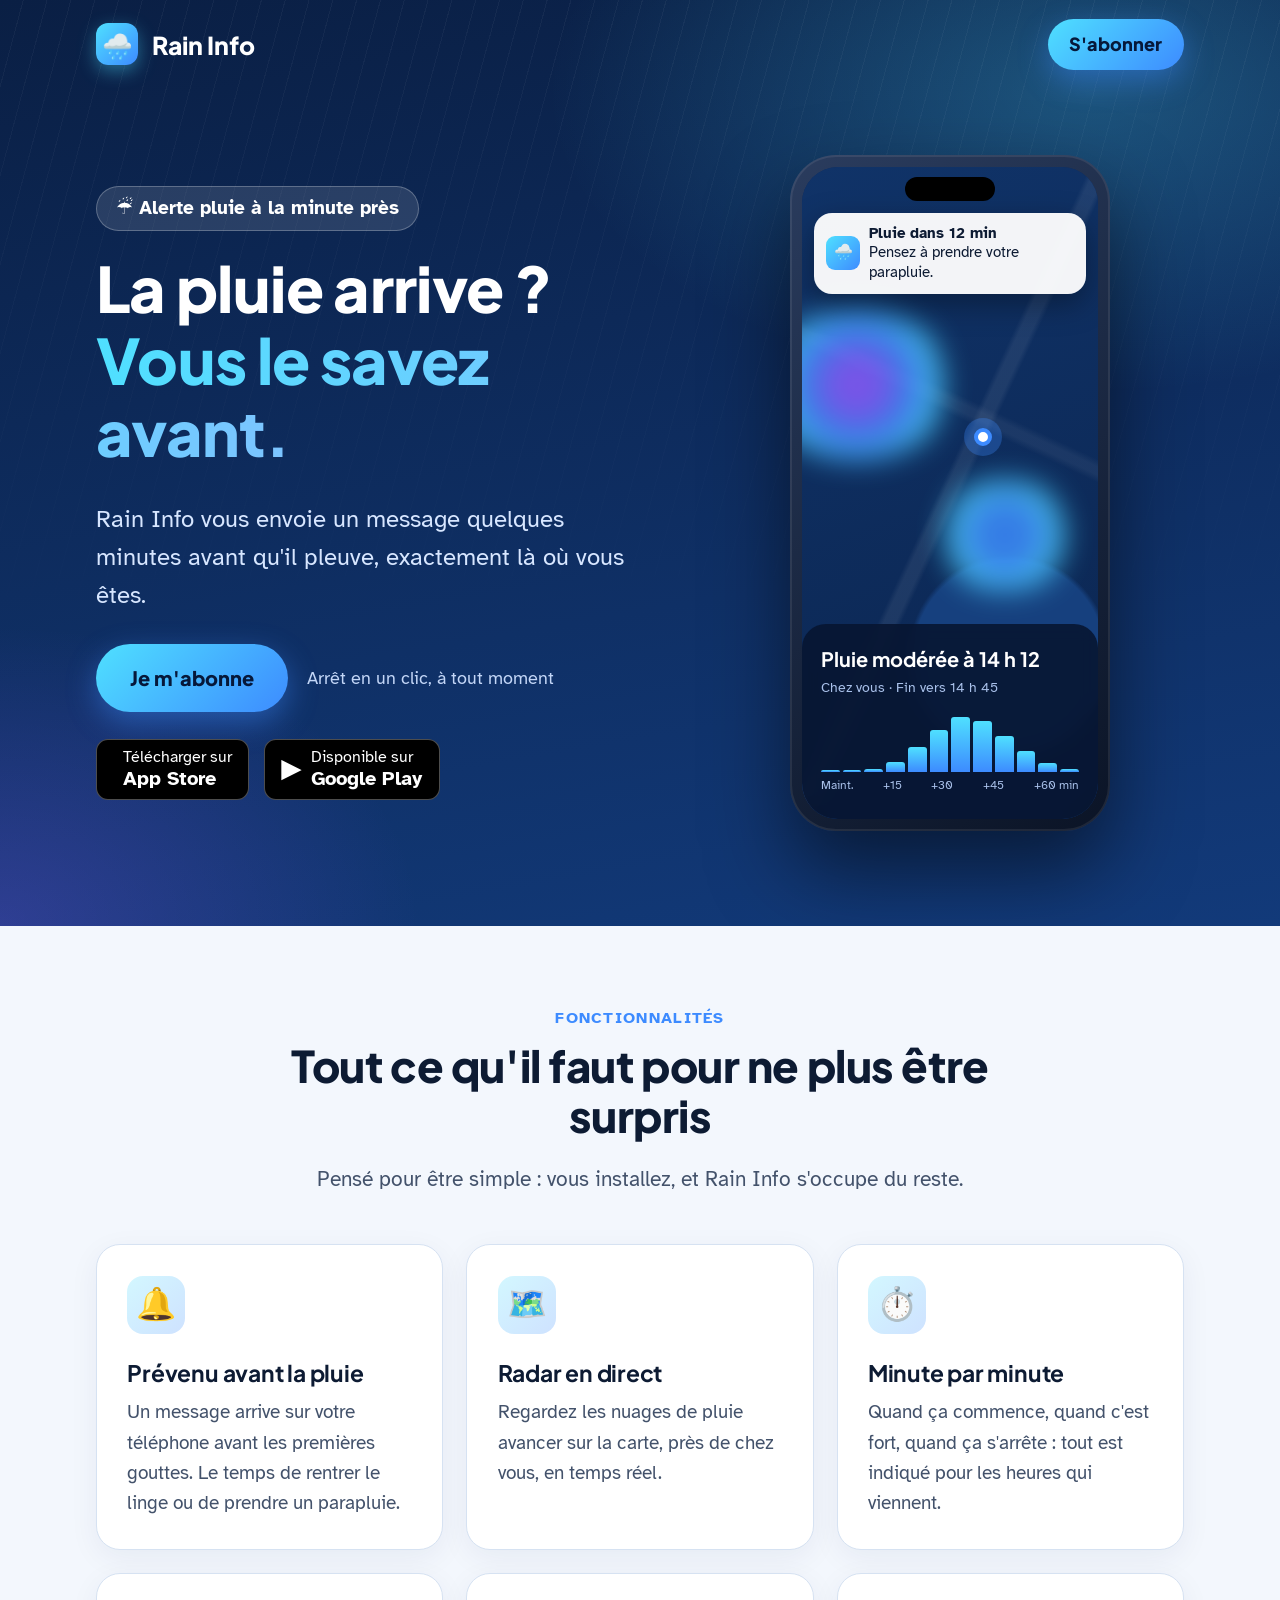
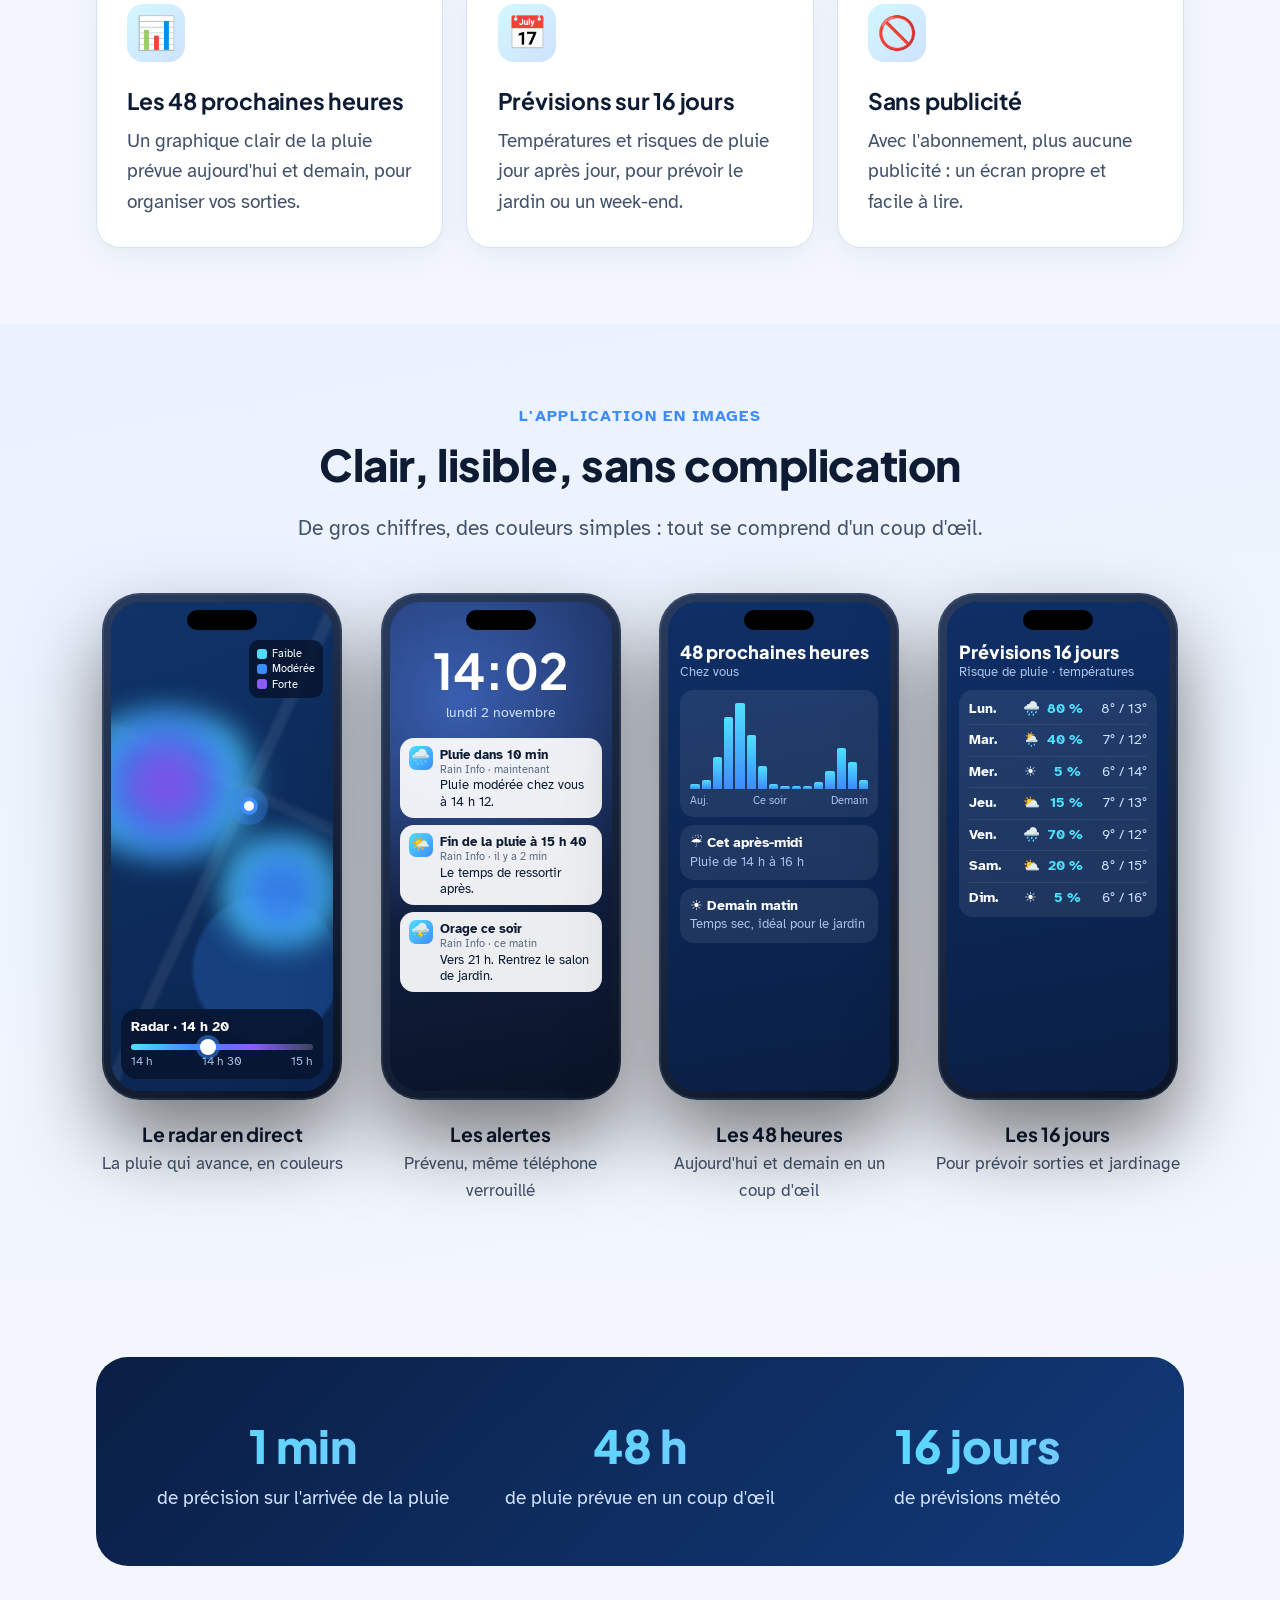
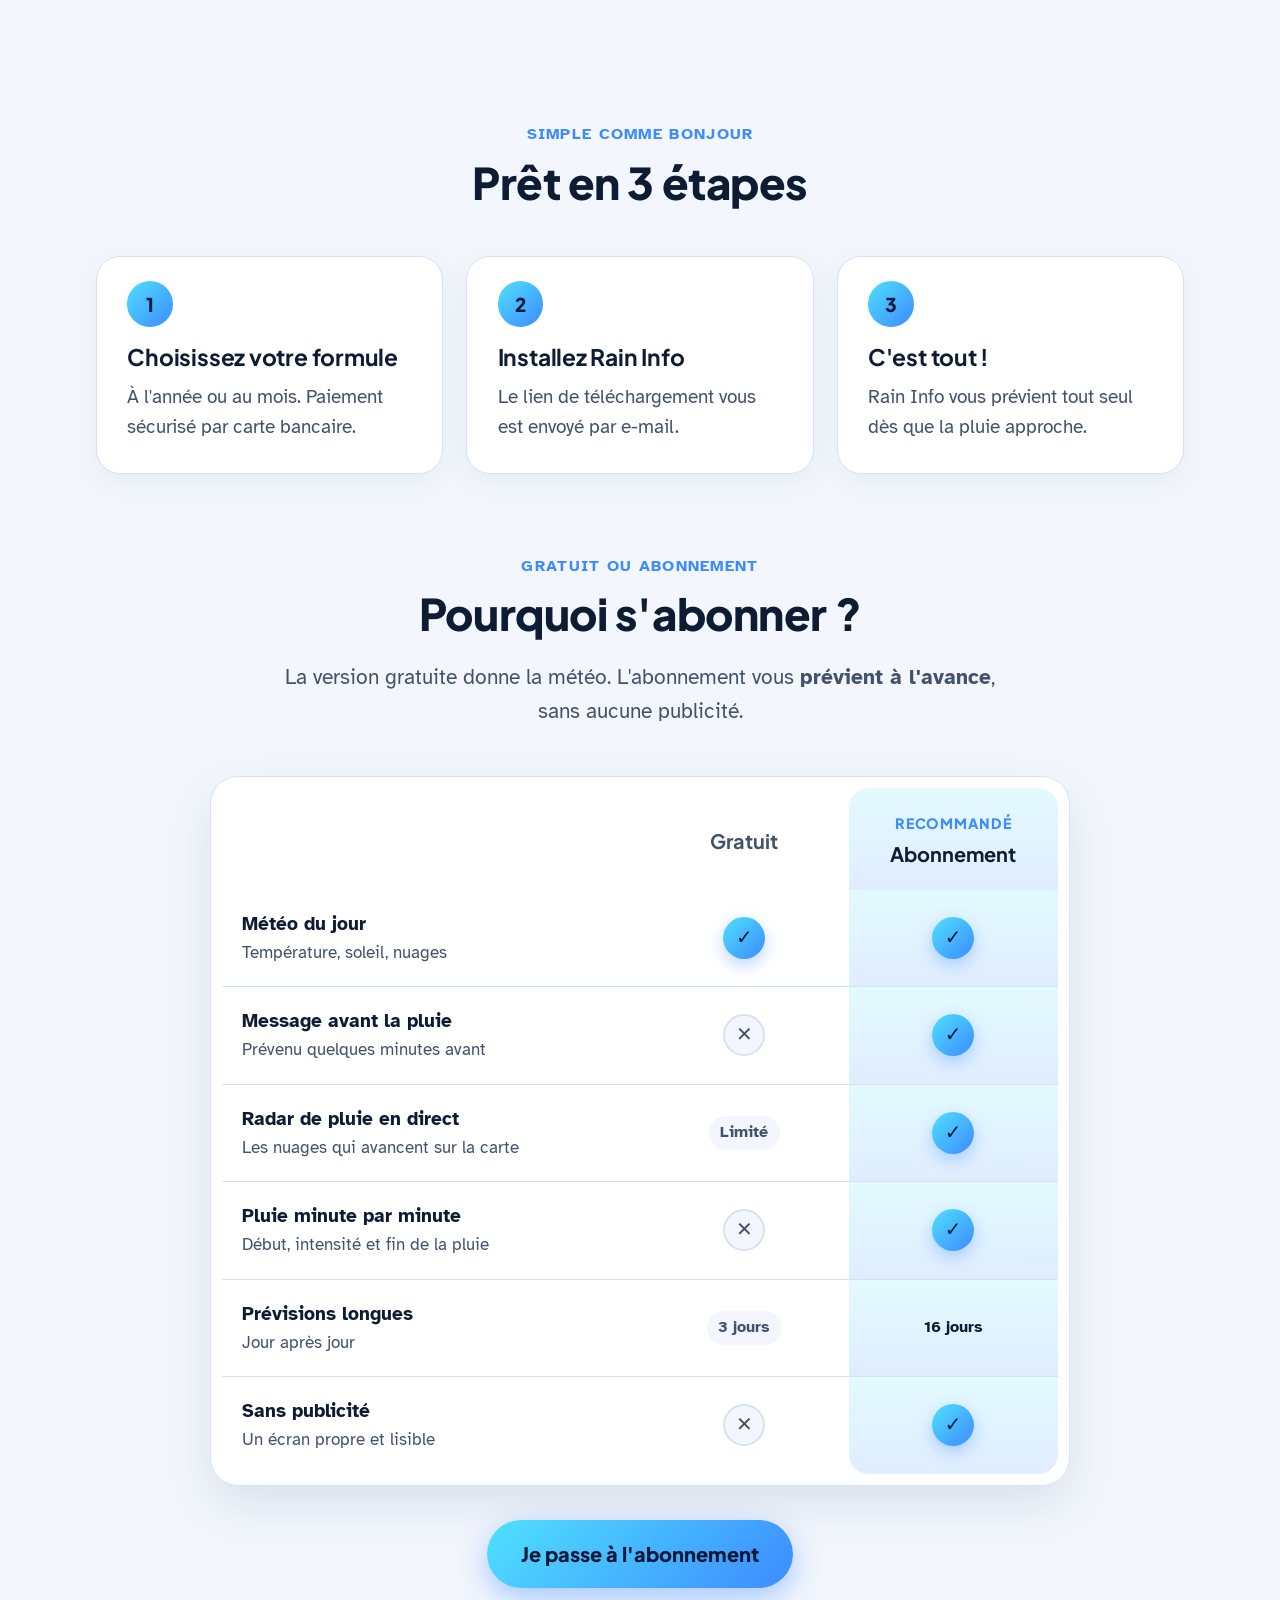
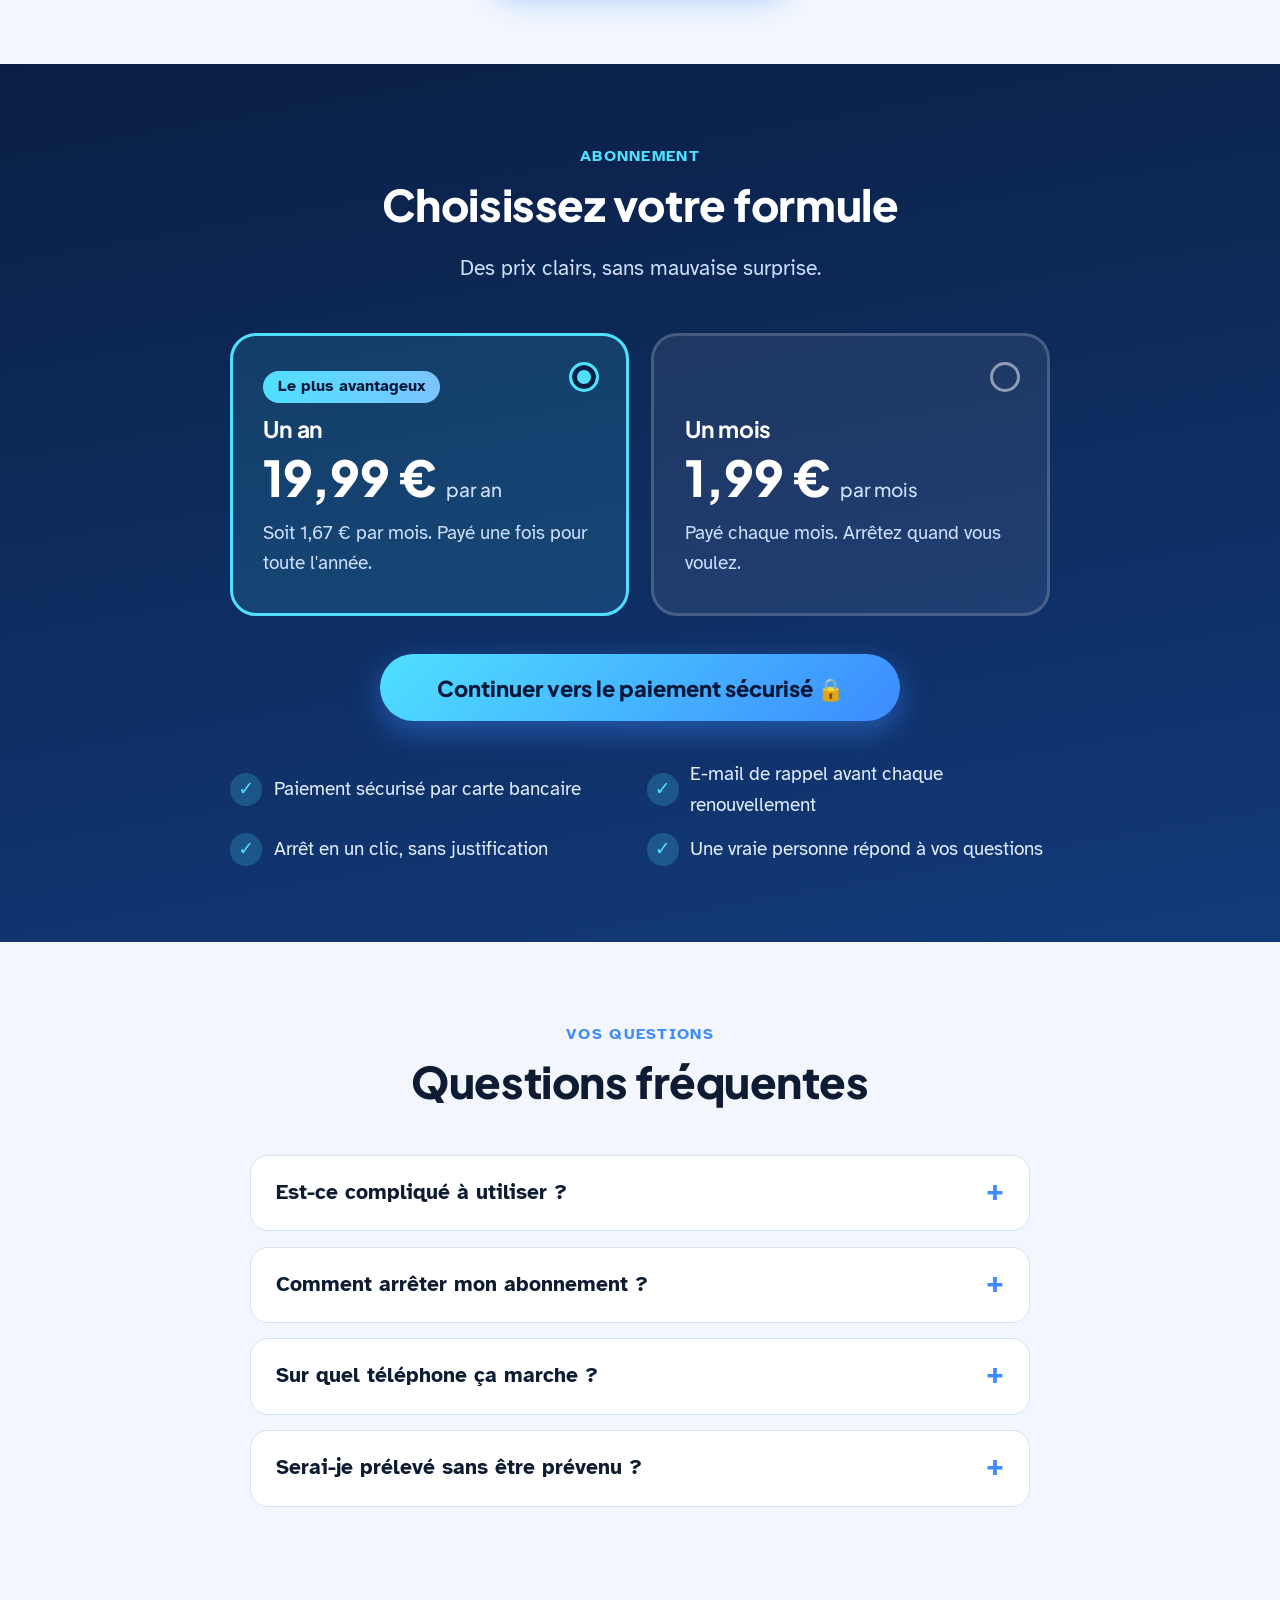
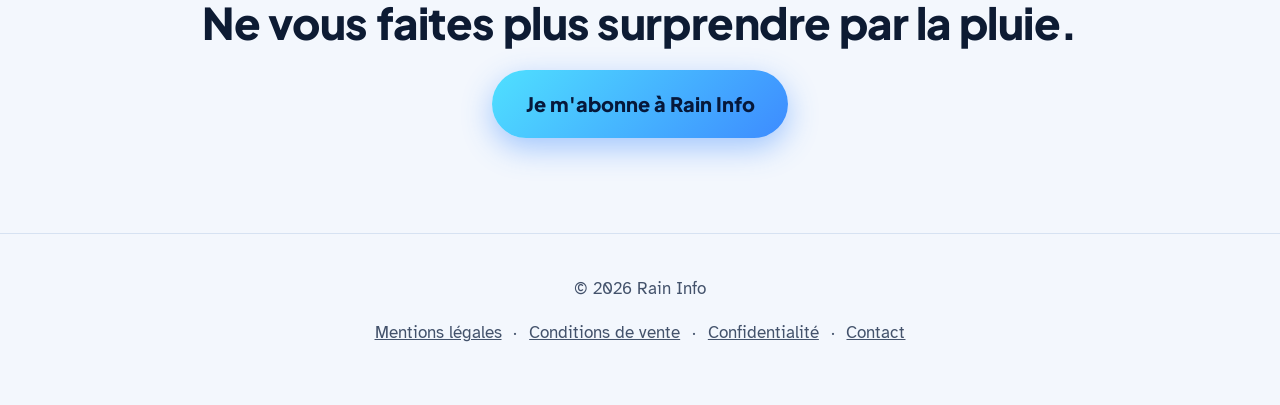
==== index.html @ 40126ce3 "Boutons stores remis, sans « Bientôt » Co-Authored-By: Claude Opus 5.5 <noreply@anthropic.com>" ====
<!doctype html>
<html lang="fr">
<head>
<meta charset="utf-8">
<meta name="viewport" content="width=device-width, initial-scale=1">
<meta name="robots" content="noindex">
<title>Rain Info</title>
<meta name="description" content="Rain Info vous prévient avant que la pluie arrive, à la minute près, là où vous êtes.">
<meta name="theme-color" content="#0a1f44">
<link rel="preconnect" href="https://fonts.googleapis.com">
<link rel="preconnect" href="https://fonts.gstatic.com" crossorigin>
<link href="https://fonts.googleapis.com/css2?family=Plus+Jakarta+Sans:wght@500;700;800&family=Atkinson+Hyperlegible:wght@400;700&display=swap" rel="stylesheet">
<style>
:root{
  --night:#0a1f44; --night2:#123a7a; --sky:#3d8bff; --sky2:#7cc4ff; --cyan:#4fe0ff;
  --bg:#f3f7fd; --surface:#ffffff; --ink:#0d1b33; --muted:#43526b; --line:#d6e2f2;
  --ok:#0f7a45; --focus:#ffb000; --rain1:#4fe0ff; --rain2:#3d8bff; --rain3:#8a5cff;
}
@media (prefers-color-scheme: dark){
  :root:not([data-theme="light"]){ --bg:#071530; --surface:#0f2550; --ink:#eef4ff; --muted:#b9c8e3; --line:#24427a; --ok:#4fd98e; }
}
:root[data-theme="dark"]{ --bg:#071530; --surface:#0f2550; --ink:#eef4ff; --muted:#b9c8e3; --line:#24427a; --ok:#4fd98e; }
*{box-sizing:border-box}
html{font-size:118.75%;scroll-behavior:smooth} /* 19px de base */
@media (prefers-reduced-motion: reduce){html{scroll-behavior:auto}*{animation:none!important;transition:none!important}}
body{margin:0;background:var(--bg);color:var(--ink);font-family:"Atkinson Hyperlegible",system-ui,sans-serif;line-height:1.6;overflow-x:hidden}
h1,h2,h3{font-family:"Plus Jakarta Sans",system-ui,sans-serif;font-weight:800;line-height:1.15;margin:0 0 .5em;letter-spacing:-.01em}
h1{font-size:clamp(2.1rem,6vw,3.3rem)} h2{font-size:clamp(1.6rem,4vw,2.3rem)} h3{font-size:1.2rem;font-weight:700}
p{margin:0 0 1em}
:focus-visible{outline:4px solid var(--focus);outline-offset:3px;border-radius:8px}
.sr{position:absolute!important;width:1px;height:1px;overflow:hidden;clip:rect(0 0 0 0);white-space:nowrap}
.skip{position:absolute;left:-999px;top:0;background:#000;color:#fff;padding:.6em 1em;z-index:20}
.skip:focus{left:16px;top:16px}
.wrap{max-width:1120px;margin:0 auto;padding:0 16px}
.btn{display:inline-flex;align-items:center;justify-content:center;gap:.5em;border:0;border-radius:999px;
  padding:.9em 1.7em;font-family:"Plus Jakarta Sans",sans-serif;font-weight:800;font-size:1.05rem;text-decoration:none;cursor:pointer;min-height:58px;
  background:linear-gradient(135deg,var(--cyan),var(--sky));color:#06183a;box-shadow:0 10px 30px rgba(61,139,255,.45);transition:transform .15s}
.btn:hover{transform:translateY(-2px)}
.btn.light{background:#fff;color:var(--night);box-shadow:none}

/* ---------- En-tête + héros ---------- */
.hero{position:relative;color:#fff;background:
  radial-gradient(900px 500px at 85% 10%,rgba(79,224,255,.25),transparent 60%),
  radial-gradient(700px 500px at 0% 100%,rgba(138,92,255,.25),transparent 60%),
  linear-gradient(170deg,var(--night) 0%,var(--night2) 100%);overflow:hidden}
.hero::after{content:"";position:absolute;inset:0;pointer-events:none;opacity:.35;
  background-image:repeating-linear-gradient(105deg,transparent 0 22px,rgba(255,255,255,.12) 22px 23px);
  mask-image:linear-gradient(to bottom,#000,transparent 70%);animation:pluie 1.2s linear infinite}
@keyframes pluie{to{background-position:-24px 60px}}
nav.top{position:relative;z-index:2;display:flex;align-items:center;justify-content:space-between;padding:1em 0}
.logo{display:flex;align-items:center;gap:.55em;color:#fff;text-decoration:none;font-family:"Plus Jakarta Sans",sans-serif;font-weight:800;font-size:1.3rem}
.logo i{width:42px;height:42px;border-radius:12px;display:grid;place-items:center;font-style:normal;
  background:linear-gradient(135deg,var(--cyan),var(--sky));box-shadow:0 6px 18px rgba(79,224,255,.4)}
nav.top .btn{min-height:48px;padding:.6em 1.2em;font-size:.95rem}
.hero-in{position:relative;z-index:2;display:grid;gap:2.5em;align-items:center;padding:2.5em 0 4em}
@media(min-width:880px){.hero-in{grid-template-columns:1.1fr .9fr;padding:3.5em 0 5em}}
.pill{display:inline-block;background:rgba(255,255,255,.12);border:1px solid rgba(255,255,255,.25);border-radius:999px;padding:.35em 1em;font-weight:700;margin-bottom:1.1em}
.hero .lead{font-size:1.25rem;color:#d7e6ff;max-width:34ch}
.hero h1 span{background:linear-gradient(90deg,var(--cyan),var(--sky2));-webkit-background-clip:text;background-clip:text;color:transparent}
.cta-row{display:flex;flex-wrap:wrap;gap:1em;align-items:center;margin-top:1.6em}
.cta-row small{color:#c3d6f7;font-size:.95rem}

/* ---------- Téléphone ---------- */
.stores{display:flex;gap:.8em;flex-wrap:wrap;margin-top:1.4em}
.store{display:flex;align-items:center;gap:.6em;background:#000;color:#fff;border:1px solid rgba(255,255,255,.3);border-radius:12px;padding:.5em 1em;text-decoration:none;font-size:.85rem;line-height:1.2}
.store b{display:block;font-size:1.05rem}
.phone{position:relative;width:min(320px,82vw);aspect-ratio:9/19;margin:0 auto;border-radius:46px;padding:12px;
  background:linear-gradient(145deg,#2a3c5e,#0b1426);box-shadow:0 40px 80px rgba(0,0,0,.5),inset 0 0 0 2px rgba(255,255,255,.08)}
.screen{position:relative;height:100%;border-radius:36px;overflow:hidden;background:#0c2a5c}
.notch{position:absolute;top:10px;left:50%;transform:translateX(-50%);width:90px;height:24px;border-radius:20px;background:#000;z-index:5}
.map{position:absolute;inset:0;background:
  linear-gradient(115deg,transparent 48%,rgba(255,255,255,.07) 49% 51%,transparent 52%),
  linear-gradient(25deg,transparent 60%,rgba(255,255,255,.06) 61% 62%,transparent 63%),
  radial-gradient(circle at 70% 75%,#16407e 0 18%,transparent 19%),
  linear-gradient(160deg,#103368,#0b2550)}
.cloud{position:absolute;border-radius:50%;filter:blur(14px);opacity:.85;animation:drift 9s ease-in-out infinite alternate}
.c1{width:190px;height:150px;left:-40px;top:22%;background:radial-gradient(circle,var(--rain3) 0 20%,var(--rain2) 45%,var(--rain1) 70%,transparent 72%)}
.c2{width:140px;height:110px;left:45%;top:48%;background:radial-gradient(circle,var(--rain2) 0 30%,var(--rain1) 65%,transparent 68%);animation-delay:-4s}
@keyframes drift{to{transform:translate(55px,25px) scale(1.08)}}
.me{position:absolute;left:58%;top:40%;width:18px;height:18px;border-radius:50%;background:#fff;border:4px solid var(--sky);box-shadow:0 0 0 10px rgba(61,139,255,.3)}
.notif{position:absolute;left:12px;right:12px;top:46px;z-index:4;background:rgba(255,255,255,.95);color:#0d1b33;border-radius:18px;padding:.7em .8em;
  display:flex;gap:.6em;align-items:center;font-size:.8rem;line-height:1.3;box-shadow:0 10px 30px rgba(0,0,0,.35);animation:pop 4s ease-in-out infinite}
.notif i{flex:none;width:34px;height:34px;border-radius:9px;display:grid;place-items:center;font-style:normal;background:linear-gradient(135deg,var(--cyan),var(--sky))}
@keyframes pop{0%,8%{transform:translateY(-130%);opacity:0}15%,85%{transform:none;opacity:1}100%{transform:translateY(-130%);opacity:0}}
.sheet{position:absolute;left:0;right:0;bottom:0;z-index:4;background:rgba(7,21,48,.88);backdrop-filter:blur(8px);color:#fff;border-radius:24px 24px 0 0;padding:1em 1em 1.2em}
.sheet b{font-family:"Plus Jakarta Sans",sans-serif;font-size:1.05rem}
.sheet small{display:block;color:#a9c1ea;font-size:.75rem}
.chart{display:flex;align-items:flex-end;gap:3px;height:60px;margin-top:.7em}
.chart span{flex:1;border-radius:3px 3px 0 0;background:linear-gradient(to top,var(--rain2),var(--rain1))}
.chart-x{display:flex;justify-content:space-between;font-size:.65rem;color:#a9c1ea;margin-top:.3em}

/* ---------- Sections ---------- */
section{padding:4em 0}
.kicker{display:inline-block;color:var(--sky);font-weight:700;text-transform:uppercase;letter-spacing:.08em;font-size:.85rem;margin-bottom:.6em}
.center{text-align:center;max-width:720px;margin:0 auto 2.5em}
.center p{color:var(--muted);font-size:1.1rem}
.feat{display:grid;gap:1.2em}
@media(min-width:720px){.feat{grid-template-columns:repeat(2,1fr)}}
@media(min-width:1000px){.feat{grid-template-columns:repeat(3,1fr)}}
.card{background:var(--surface);border:1px solid var(--line);border-radius:24px;padding:1.6em;box-shadow:0 8px 30px rgba(13,40,90,.06)}
.card .ico{width:58px;height:58px;border-radius:16px;display:grid;place-items:center;font-size:1.7rem;margin-bottom:.8em;background:linear-gradient(135deg,rgba(79,224,255,.25),rgba(61,139,255,.25))}
.card p{color:var(--muted);margin:0}
.big-num{font-family:"Plus Jakarta Sans",sans-serif;font-weight:800;font-size:1.6rem;color:var(--sky)}

.band{background:linear-gradient(135deg,var(--night),var(--night2));color:#fff;border-radius:32px;padding:2.4em 1.6em;display:grid;gap:1.6em;text-align:center}
@media(min-width:720px){.band{grid-template-columns:repeat(3,1fr);padding:2.8em}}
.band b{display:block;font-family:"Plus Jakarta Sans",sans-serif;font-size:2.4rem;font-weight:800;background:linear-gradient(90deg,var(--cyan),var(--sky2));-webkit-background-clip:text;background-clip:text;color:transparent}
.band span{color:#cfe0ff}

.steps{display:grid;gap:1.2em;counter-reset:s}
@media(min-width:820px){.steps{grid-template-columns:repeat(3,1fr)}}
.step{counter-increment:s;position:relative;padding-top:3.4em}
.step::before{content:counter(s);position:absolute;top:1.3em;left:1.6em;width:2.4em;height:2.4em;border-radius:50%;display:grid;place-items:center;
  background:linear-gradient(135deg,var(--cyan),var(--sky));color:#06183a;font-weight:800;font-family:"Plus Jakarta Sans",sans-serif}
.step.card{padding-top:4.6em}

/* Comparatif */
.cmp-wrap{max-width:860px;margin:0 auto;border-radius:28px;background:var(--surface);border:1px solid var(--line);box-shadow:0 20px 50px rgba(13,40,90,.10);padding:.6em}
table.cmp{width:100%;border-collapse:separate;border-spacing:0;table-layout:fixed}
table.cmp col.c-feat{width:50%} table.cmp col.c-free,table.cmp col.c-pro{width:25%}
table.cmp th,table.cmp td{padding:1em .6em;text-align:center;vertical-align:middle;border-bottom:1px solid var(--line)}
table.cmp tbody tr:last-child th,table.cmp tbody tr:last-child td{border-bottom:0}
table.cmp th[scope=row]{text-align:left;font-weight:700;font-size:1.02rem;padding-left:1em}
table.cmp th[scope=row] span{display:block;font-weight:400;font-size:.88rem;color:var(--muted)}
table.cmp thead td{border-bottom:0}
table.cmp thead th{border-bottom:0;padding-top:1.2em;font-family:"Plus Jakarta Sans",sans-serif;font-size:1.05rem}
table.cmp thead th.free{color:var(--muted)}
table.cmp .pro{background:linear-gradient(180deg,rgba(79,224,255,.16),rgba(61,139,255,.16))}
table.cmp thead th.pro{border-radius:20px 20px 0 0;color:var(--ink)}
table.cmp thead th.pro em{display:block;font-style:normal;font-size:.75rem;font-weight:800;text-transform:uppercase;letter-spacing:.06em;color:var(--sky);margin-bottom:.2em}
table.cmp tbody tr:last-child td.pro{border-radius:0 0 20px 20px}
.mk{display:inline-grid;place-items:center;width:2.1em;height:2.1em;border-radius:50%;font-weight:800;font-size:1.05rem}
.mk.y{background:linear-gradient(135deg,var(--cyan),var(--sky));color:#06183a;box-shadow:0 6px 16px rgba(61,139,255,.35)}
.mk.n{background:var(--bg);color:var(--muted);border:2px solid var(--line)}
.lim{display:inline-block;font-size:.85rem;font-weight:700;color:var(--muted);background:var(--bg);border-radius:999px;padding:.25em .7em}
.cmp-cta{text-align:center;margin-top:1.8em}
@media(max-width:560px){
  table.cmp col.c-feat{width:46%} table.cmp col.c-free,table.cmp col.c-pro{width:27%}
  table.cmp th[scope=row]{padding-left:.6em;font-size:.95rem}
  table.cmp th[scope=row] span{display:none}
  table.cmp thead th{font-size:.76rem;padding-left:.1em;padding-right:.1em;letter-spacing:-.01em}
  table.cmp thead th.pro em{font-size:.6rem;letter-spacing:.02em}
  .lim{font-size:.75rem;padding:.25em .5em;white-space:nowrap}
}
.y{color:var(--ok);font-weight:700}.n{color:var(--muted)}

/* Formules */
#abonnement{background:linear-gradient(170deg,var(--night),var(--night2));color:#fff}
#abonnement .center p{color:#cfe0ff}
.plans{display:grid;gap:1.2em;max-width:820px;margin:0 auto}
@media(min-width:720px){.plans{grid-template-columns:1fr 1fr}}
.plan{position:relative;display:block;cursor:pointer;border-radius:26px;padding:1.8em 1.6em;background:rgba(255,255,255,.07);border:3px solid rgba(255,255,255,.18);transition:border-color .15s,background .15s}
.plan:has(input:checked){border-color:var(--cyan);background:rgba(79,224,255,.12)}
.plan:has(input:focus-visible){outline:4px solid var(--focus);outline-offset:3px}
.plan input{position:absolute;opacity:0;pointer-events:none}
.plan .check{position:absolute;top:1.4em;right:1.4em;width:30px;height:30px;border-radius:50%;border:3px solid rgba(255,255,255,.5)}
.plan:has(input:checked) .check{border-color:var(--cyan);background:var(--cyan);box-shadow:inset 0 0 0 5px var(--night)}
.badge{display:inline-block;background:linear-gradient(90deg,var(--cyan),var(--sky2));color:#06183a;border-radius:999px;padding:.2em .9em;font-size:.85rem;font-weight:800;margin-bottom:.8em}
.price{font-family:"Plus Jakarta Sans",sans-serif;font-weight:800;font-size:2.6rem;line-height:1}
.price small{font-size:1rem;font-weight:500;color:#cfe0ff}
.plan p{color:#cfe0ff;margin:.8em 0 0}
.pay{text-align:center;margin-top:2em}
.pay .btn{width:100%;max-width:520px;font-size:1.15rem;min-height:64px}
#pay-msg{display:none;max-width:520px;margin:1em auto 0;padding:1em;border-radius:16px;background:rgba(255,255,255,.12)}
.reassure{list-style:none;padding:0;margin:2em auto 0;max-width:820px;display:grid;gap:.7em}
@media(min-width:720px){.reassure{grid-template-columns:1fr 1fr}}
.reassure li{display:flex;gap:.6em;align-items:center;color:#e3eeff}
.reassure li::before{content:"✓";flex:none;width:1.7em;height:1.7em;border-radius:50%;display:grid;place-items:center;background:rgba(79,224,255,.2);color:var(--cyan);font-weight:800}

/* FAQ */
.faq{max-width:780px;margin:0 auto}
details{background:var(--surface);border:1px solid var(--line);border-radius:18px;padding:1.1em 1.3em;margin-bottom:.8em}
summary{cursor:pointer;font-weight:700;font-size:1.08rem;list-style:none;display:flex;justify-content:space-between;gap:1em}
summary::after{content:"+";font-size:1.5rem;line-height:1;color:var(--sky)}
details[open] summary::after{content:"–"}
details p{margin:.8em 0 0;color:var(--muted)}

.final{text-align:center}
footer{padding:2.4em 0;border-top:1px solid var(--line);color:var(--muted);font-size:.9rem;text-align:center}
footer a{color:var(--muted);margin:0 .4em}


/* ---------- Galerie d'écrans ---------- */
.shots{background:linear-gradient(170deg,#eaf2ff,var(--bg))}
@media (prefers-color-scheme: dark){:root:not([data-theme="light"]) .shots{background:linear-gradient(170deg,#0c2149,var(--bg))}}
:root[data-theme="dark"] .shots{background:linear-gradient(170deg,#0c2149,var(--bg))}
.gallery{display:grid;grid-template-columns:repeat(4,1fr);gap:1.4em;align-items:start}
.shot{margin:0;text-align:center}
.shot figcaption{margin-top:1em;font-weight:700;font-family:"Plus Jakarta Sans",sans-serif;font-size:1.02rem}
.shot figcaption span{display:block;font-family:"Atkinson Hyperlegible",sans-serif;font-weight:400;color:var(--muted);font-size:.9rem}
.mini{width:100%;max-width:240px;border-radius:38px;padding:9px}
.mini .screen{border-radius:30px;color:#fff;font-size:.72rem;line-height:1.35;text-align:left}
.mini .notch{width:70px;height:20px;top:8px}
.scr-pad{position:absolute;inset:0;padding:38px 12px 12px;display:flex;flex-direction:column;gap:8px;background:linear-gradient(170deg,#0f2f66,#0a1f44)}
.scr-h{font-family:"Plus Jakarta Sans",sans-serif;font-weight:800;font-size:.95rem}
.scr-s{color:#a9c1ea;font-size:.68rem}
.tile{background:rgba(255,255,255,.08);border-radius:14px;padding:9px 10px}
.timeline{position:absolute;left:10px;right:10px;bottom:12px;z-index:4;background:rgba(7,21,48,.9);border-radius:16px;padding:9px 10px}
.timeline .track{height:6px;border-radius:3px;background:linear-gradient(90deg,var(--rain1),var(--rain2),var(--rain3),rgba(255,255,255,.2));margin:7px 0 4px;position:relative}
.timeline .track i{position:absolute;left:38%;top:-5px;width:16px;height:16px;border-radius:50%;background:#fff;box-shadow:0 0 0 4px rgba(61,139,255,.5)}
.timeline .lbl{display:flex;justify-content:space-between;color:#a9c1ea;font-size:.62rem}
.legend{position:absolute;top:38px;right:10px;z-index:4;background:rgba(7,21,48,.85);border-radius:10px;padding:6px 8px;font-size:.6rem}
.legend span{display:flex;align-items:center;gap:5px}
.legend span::before{content:"";width:10px;height:10px;border-radius:3px;background:var(--c)}
.hours{display:flex;align-items:flex-end;gap:2px;height:90px}
.hours span{flex:1;border-radius:2px 2px 0 0;background:linear-gradient(to top,var(--rain2),var(--rain1))}
.hlbl{display:flex;justify-content:space-between;color:#a9c1ea;font-size:.6rem;margin-top:4px}
.row{display:flex;align-items:center;justify-content:space-between;gap:6px;padding:6px 0;border-bottom:1px solid rgba(255,255,255,.08)}
.row:last-child{border-bottom:0}
.row .d{width:3.6em;font-weight:700}
.row .p{color:var(--cyan);font-weight:700;width:2.8em;text-align:right}
.row .t{color:#cfe0ff;width:4.4em;text-align:right}
.lock{position:absolute;inset:0;background:radial-gradient(circle at 30% 20%,#3a5fb0,transparent 55%),linear-gradient(170deg,#1b2f5e,#0a1428);padding:44px 10px 12px;display:flex;flex-direction:column;gap:7px}
.lock .clock{text-align:center;font-family:"Plus Jakarta Sans",sans-serif;font-weight:700;font-size:2.6rem;line-height:1;margin-bottom:2px}
.lock .date{text-align:center;color:#cfe0ff;font-size:.72rem;margin-bottom:8px}
.nt{background:rgba(255,255,255,.92);color:#0d1b33;border-radius:14px;padding:8px 9px;display:flex;gap:7px;align-items:flex-start;font-size:.66rem;line-height:1.3}
.nt i{flex:none;width:24px;height:24px;border-radius:7px;display:grid;place-items:center;font-style:normal;font-size:.8rem;background:linear-gradient(135deg,var(--cyan),var(--sky))}
.nt b{font-size:.7rem}
.nt small{display:block;color:#5a6a82;font-size:.58rem}
@media(max-width:999px){
  .gallery{display:flex;overflow-x:auto;scroll-snap-type:x mandatory;gap:1em;padding:0 16px 1em;margin:0 -16px;-webkit-overflow-scrolling:touch;scrollbar-width:none}
  .gallery::-webkit-scrollbar{display:none}
  .shot{flex:0 0 62%;max-width:250px;scroll-snap-align:center}
  .swipe{display:block!important}
}
.swipe{display:none;text-align:center;color:var(--muted);font-size:.9rem;margin-top:.4em}

/* ---------- Optimisation mobile ---------- */
.sticky-cta{display:none}
@media(max-width:879px){
  html{font-size:112.5%}
  section{padding:2.8em 0}
  .center{margin-bottom:1.8em}
  .hero-in{gap:1.8em;padding:1.2em 0 2.6em;text-align:center}
  .hero .lead{margin-left:auto;margin-right:auto}
  .cta-row{justify-content:center;flex-direction:column;gap:.6em}
  .cta-row .btn{width:100%;max-width:420px}
  .stores{justify-content:center}
  .phone{width:min(250px,68vw);border-radius:38px;padding:10px}
  .screen{border-radius:30px}
  .notif{top:40px;font-size:.72rem}
  .sheet b{font-size:.92rem;white-space:nowrap}
  .band{grid-template-columns:repeat(3,1fr);gap:.5em}
  .band b{font-size:1.3rem;white-space:nowrap}
  .band span{font-size:.78rem;line-height:1.3;display:block}
  .card{padding:1.3em;border-radius:20px}
  .feat .card{display:grid;grid-template-columns:auto 1fr;column-gap:1em;align-items:start}
  .feat .card .ico{grid-row:span 2;margin:0;width:52px;height:52px}
  .feat .card h3{margin-bottom:.25em}
  .band{border-radius:24px;padding:1.6em 1em;gap:1.1em}
  .band b{font-size:2rem}
  .step.card{padding-top:1.3em;padding-left:4.4em}
  .step::before{top:1.2em;left:1.1em}
  .plan{padding:1.4em 1.2em}
  .price{font-size:2.2rem}
  .reassure{padding:0 .2em}
  .final h2{font-size:1.5rem}
  body{padding-bottom:84px}
  .sticky-cta{display:flex;position:fixed;left:0;right:0;bottom:0;z-index:30;gap:.8em;align-items:center;justify-content:space-between;
    padding:.7em 16px calc(.7em + env(safe-area-inset-bottom));background:rgba(10,31,68,.96);backdrop-filter:blur(8px);color:#fff;
    box-shadow:0 -8px 24px rgba(0,0,0,.25);transition:transform .25s}
  .sticky-cta.hide{transform:translateY(110%)}
  .sticky-cta span{font-size:.9rem;line-height:1.25}
  .sticky-cta b{display:block;font-size:1.05rem}
  .sticky-cta .btn{min-height:52px;padding:.6em 1.3em;font-size:1rem;flex:none}
}
@media(max-width:380px){ nav.top .btn{display:none} }
</style>
</head>
<body>
<a class="skip" href="#contenu">Aller au contenu</a>

<header class="hero">
  <div class="wrap">
    <nav class="top" aria-label="Navigation principale">
      <a class="logo" href="#" aria-label="Rain Info, accueil"><i aria-hidden="true">🌧️</i>Rain Info</a>
      <a class="btn" href="#abonnement">S'abonner</a>
    </nav>
    <div class="hero-in">
      <div>
        <span class="pill">☔ Alerte pluie à la minute près</span>
        <h1>La pluie arrive ?<br><span>Vous le savez avant.</span></h1>
        <p class="lead">Rain Info vous envoie un message quelques minutes avant qu'il pleuve, exactement là où vous êtes.</p>
        <div class="cta-row">
          <a class="btn" href="#abonnement">Je m'abonne</a>
          <small>Arrêt en un clic, à tout moment</small>
        </div>
        <div class="stores" aria-label="Télécharger l'application">
          <a class="store" href="#abonnement"><span aria-hidden="true" style="font-size:1.6rem"></span><span>Télécharger sur<b>App Store</b></span></a>
          <a class="store" href="#abonnement"><span aria-hidden="true" style="font-size:1.4rem">▶</span><span>Disponible sur<b>Google Play</b></span></a>
        </div>
      </div>

      <div class="phone" role="img" aria-label="Écran de l'application Rain Info : carte radar avec un nuage de pluie qui approche, notification « Pluie dans 12 minutes » et graphique de la prochaine heure.">
        <div class="screen" aria-hidden="true">
          <div class="notch"></div>
          <div class="map"></div>
          <div class="cloud c1"></div>
          <div class="cloud c2"></div>
          <div class="me"></div>
          <div class="notif"><i>🌧️</i><div><b>Pluie dans 12 min</b><br>Pensez à prendre votre parapluie.</div></div>
          <div class="sheet">
            <b>Pluie modérée à 14 h 12</b>
            <small>Chez vous · Fin vers 14 h 45</small>
            <div class="chart">
              <span style="height:4%"></span><span style="height:4%"></span><span style="height:6%"></span><span style="height:18%"></span><span style="height:42%"></span><span style="height:70%"></span><span style="height:92%"></span><span style="height:85%"></span><span style="height:60%"></span><span style="height:35%"></span><span style="height:15%"></span><span style="height:5%"></span>
            </div>
            <div class="chart-x"><span>Maint.</span><span>+15</span><span>+30</span><span>+45</span><span>+60 min</span></div>
          </div>
        </div>
      </div>
    </div>
  </div>
</header>

<main id="contenu">
  <section aria-labelledby="t-fonc">
    <div class="wrap">
      <div class="center">
        <span class="kicker">Fonctionnalités</span>
        <h2 id="t-fonc">Tout ce qu'il faut pour ne plus être surpris</h2>
        <p>Pensé pour être simple : vous installez, et Rain Info s'occupe du reste.</p>
      </div>
      <div class="feat">
        <div class="card"><div class="ico" aria-hidden="true">🔔</div><h3>Prévenu avant la pluie</h3><p>Un message arrive sur votre téléphone avant les premières gouttes. Le temps de rentrer le linge ou de prendre un parapluie.</p></div>
        <div class="card"><div class="ico" aria-hidden="true">🗺️</div><h3>Radar en direct</h3><p>Regardez les nuages de pluie avancer sur la carte, près de chez vous, en temps réel.</p></div>
        <div class="card"><div class="ico" aria-hidden="true">⏱️</div><h3>Minute par minute</h3><p>Quand ça commence, quand c'est fort, quand ça s'arrête : tout est indiqué pour les heures qui viennent.</p></div>
        <div class="card"><div class="ico" aria-hidden="true">📊</div><h3>Les 48 prochaines heures</h3><p>Un graphique clair de la pluie prévue aujourd'hui et demain, pour organiser vos sorties.</p></div>
        <div class="card"><div class="ico" aria-hidden="true">📅</div><h3>Prévisions sur 16 jours</h3><p>Températures et risques de pluie jour après jour, pour prévoir le jardin ou un week-end.</p></div>
        <div class="card"><div class="ico" aria-hidden="true">🚫</div><h3>Sans publicité</h3><p>Avec l'abonnement, plus aucune publicité : un écran propre et facile à lire.</p></div>
      </div>
    </div>
  </section>

  <section class="shots" aria-labelledby="t-shots">
    <div class="wrap">
      <div class="center">
        <span class="kicker">L'application en images</span>
        <h2 id="t-shots">Clair, lisible, sans complication</h2>
        <p>De gros chiffres, des couleurs simples : tout se comprend d'un coup d'œil.</p>
      </div>
      <div class="gallery">

        <figure class="shot">
          <div class="phone mini" role="img" aria-label="Écran radar : carte avec les zones de pluie colorées selon leur force et une barre pour voir l'évolution dans l'heure.">
            <div class="screen" aria-hidden="true">
              <div class="notch"></div>
              <div class="map"></div>
              <div class="cloud c1"></div>
              <div class="cloud c2"></div>
              <div class="me"></div>
              <div class="legend"><span style="--c:var(--rain1)">Faible</span><span style="--c:var(--rain2)">Modérée</span><span style="--c:var(--rain3)">Forte</span></div>
              <div class="timeline"><b>Radar · 14 h 20</b><div class="track"><i></i></div><div class="lbl"><span>14 h</span><span>14 h 30</span><span>15 h</span></div></div>
            </div>
          </div>
          <figcaption>Le radar en direct<span>La pluie qui avance, en couleurs</span></figcaption>
        </figure>

        <figure class="shot">
          <div class="phone mini" role="img" aria-label="Écran de verrouillage avec trois notifications Rain Info : pluie dans 10 minutes, fin de la pluie à 15 h 40, orage prévu ce soir.">
            <div class="screen" aria-hidden="true">
              <div class="notch"></div>
              <div class="lock">
                <div class="clock">14:02</div>
                <div class="date">lundi 2 novembre</div>
                <div class="nt"><i>🌧️</i><div><b>Pluie dans 10 min</b><small>Rain Info · maintenant</small>Pluie modérée chez vous à 14 h 12.</div></div>
                <div class="nt"><i>🌤️</i><div><b>Fin de la pluie à 15 h 40</b><small>Rain Info · il y a 2 min</small>Le temps de ressortir après.</div></div>
                <div class="nt"><i>⛈️</i><div><b>Orage ce soir</b><small>Rain Info · ce matin</small>Vers 21 h. Rentrez le salon de jardin.</div></div>
              </div>
            </div>
          </div>
          <figcaption>Les alertes<span>Prévenu, même téléphone verrouillé</span></figcaption>
        </figure>

        <figure class="shot">
          <div class="phone mini" role="img" aria-label="Écran des 48 prochaines heures : graphique de pluie heure par heure et résumé : pluie cet après-midi, sec demain matin.">
            <div class="screen" aria-hidden="true">
              <div class="notch"></div>
              <div class="scr-pad">
                <div><div class="scr-h">48 prochaines heures</div><div class="scr-s">Chez vous</div></div>
                <div class="tile">
                  <div class="hours">
                    <span style="height:5%"></span><span style="height:10%"></span><span style="height:35%"></span><span style="height:80%"></span><span style="height:95%"></span><span style="height:60%"></span><span style="height:25%"></span><span style="height:5%"></span><span style="height:3%"></span><span style="height:3%"></span><span style="height:3%"></span><span style="height:8%"></span><span style="height:20%"></span><span style="height:45%"></span><span style="height:30%"></span><span style="height:10%"></span>
                  </div>
                  <div class="hlbl"><span>Auj.</span><span>Ce soir</span><span>Demain</span></div>
                </div>
                <div class="tile">☔ <b>Cet après-midi</b><br><span class="scr-s">Pluie de 14 h à 16 h</span></div>
                <div class="tile">☀️ <b>Demain matin</b><br><span class="scr-s">Temps sec, idéal pour le jardin</span></div>
              </div>
            </div>
          </div>
          <figcaption>Les 48 heures<span>Aujourd'hui et demain en un coup d'œil</span></figcaption>
        </figure>

        <figure class="shot">
          <div class="phone mini" role="img" aria-label="Écran des prévisions sur 16 jours : liste des jours avec icône météo, risque de pluie et températures.">
            <div class="screen" aria-hidden="true">
              <div class="notch"></div>
              <div class="scr-pad">
                <div><div class="scr-h">Prévisions 16 jours</div><div class="scr-s">Risque de pluie · températures</div></div>
                <div class="tile" style="padding:4px 10px">
                  <div class="row"><span class="d">Lun.</span><span>🌧️</span><span class="p">80 %</span><span class="t">8° / 13°</span></div>
                  <div class="row"><span class="d">Mar.</span><span>🌦️</span><span class="p">40 %</span><span class="t">7° / 12°</span></div>
                  <div class="row"><span class="d">Mer.</span><span>☀️</span><span class="p">5 %</span><span class="t">6° / 14°</span></div>
                  <div class="row"><span class="d">Jeu.</span><span>⛅</span><span class="p">15 %</span><span class="t">7° / 13°</span></div>
                  <div class="row"><span class="d">Ven.</span><span>🌧️</span><span class="p">70 %</span><span class="t">9° / 12°</span></div>
                  <div class="row"><span class="d">Sam.</span><span>⛅</span><span class="p">20 %</span><span class="t">8° / 15°</span></div>
                  <div class="row"><span class="d">Dim.</span><span>☀️</span><span class="p">5 %</span><span class="t">6° / 16°</span></div>
                </div>
              </div>
            </div>
          </div>
          <figcaption>Les 16 jours<span>Pour prévoir sorties et jardinage</span></figcaption>
        </figure>

      </div>
      <p class="swipe" aria-hidden="true">← Faites glisser pour voir les autres écrans →</p>
    </div>
  </section>

  <section aria-label="Rain Info en chiffres">
    <div class="wrap">
      <div class="band">
        <div><b>1 min</b><span>de précision sur l'arrivée de la pluie</span></div>
        <div><b>48 h</b><span>de pluie prévue en un coup d'œil</span></div>
        <div><b>16 jours</b><span>de prévisions météo</span></div>
      </div>
    </div>
  </section>

  <section aria-labelledby="t-comment">
    <div class="wrap">
      <div class="center">
        <span class="kicker">Simple comme bonjour</span>
        <h2 id="t-comment">Prêt en 3 étapes</h2>
      </div>
      <div class="steps">
        <div class="card step"><h3>Choisissez votre formule</h3><p>À l'année ou au mois. Paiement sécurisé par carte bancaire.</p></div>
        <div class="card step"><h3>Installez Rain Info</h3><p>Le lien de téléchargement vous est envoyé par e-mail.</p></div>
        <div class="card step"><h3>C'est tout !</h3><p>Rain Info vous prévient tout seul dès que la pluie approche.</p></div>
      </div>
    </div>
  </section>

  <section style="padding-top:0" aria-labelledby="t-avantages">
    <div class="wrap">
      <div class="center">
        <span class="kicker">Gratuit ou abonnement</span>
        <h2 id="t-avantages">Pourquoi s'abonner ?</h2>
        <p>La version gratuite donne la météo. L'abonnement vous <strong>prévient à l'avance</strong>, sans aucune publicité.</p>
      </div>
      <div class="cmp-wrap">
        <table class="cmp">
          <caption class="sr">Comparaison entre la version gratuite et l'abonnement Rain Info</caption>
          <colgroup><col class="c-feat"><col class="c-free"><col class="c-pro"></colgroup>
          <thead><tr><td></td><th scope="col" class="free">Gratuit</th><th scope="col" class="pro"><em>Recommandé</em>Abonnement</th></tr></thead>
          <tbody>
            <tr><th scope="row">Météo du jour<span>Température, soleil, nuages</span></th><td><span class="mk y" aria-hidden="true">✓</span><span class="sr">Oui</span></td><td class="pro"><span class="mk y" aria-hidden="true">✓</span><span class="sr">Oui</span></td></tr>
            <tr><th scope="row">Message avant la pluie<span>Prévenu quelques minutes avant</span></th><td><span class="mk n" aria-hidden="true">✕</span><span class="sr">Non</span></td><td class="pro"><span class="mk y" aria-hidden="true">✓</span><span class="sr">Oui</span></td></tr>
            <tr><th scope="row">Radar de pluie en direct<span>Les nuages qui avancent sur la carte</span></th><td><span class="lim">Limité</span></td><td class="pro"><span class="mk y" aria-hidden="true">✓</span><span class="sr">Oui</span></td></tr>
            <tr><th scope="row">Pluie minute par minute<span>Début, intensité et fin de la pluie</span></th><td><span class="mk n" aria-hidden="true">✕</span><span class="sr">Non</span></td><td class="pro"><span class="mk y" aria-hidden="true">✓</span><span class="sr">Oui</span></td></tr>
            <tr><th scope="row">Prévisions longues<span>Jour après jour</span></th><td><span class="lim">3 jours</span></td><td class="pro"><span class="lim" style="background:transparent;color:var(--ink)">16 jours</span></td></tr>
            <tr><th scope="row">Sans publicité<span>Un écran propre et lisible</span></th><td><span class="mk n" aria-hidden="true">✕</span><span class="sr">Non</span></td><td class="pro"><span class="mk y" aria-hidden="true">✓</span><span class="sr">Oui</span></td></tr>
          </tbody>
        </table>
      </div>
      <div class="cmp-cta"><a class="btn" href="#abonnement">Je passe à l'abonnement</a></div>
    </div>
  </section>

  <section id="abonnement" aria-labelledby="t-abo">
    <div class="wrap">
      <div class="center">
        <span class="kicker" style="color:var(--cyan)">Abonnement</span>
        <h2 id="t-abo">Choisissez votre formule</h2>
        <p>Des prix clairs, sans mauvaise surprise.</p>
      </div>
      <form id="pay-form">
        <fieldset style="border:0;padding:0;margin:0">
          <legend style="position:absolute;left:-9999px">Formule d'abonnement</legend>
          <div class="plans">
            <label class="plan">
              <input type="radio" name="plan" value="annuel" checked>
              <span class="check" aria-hidden="true"></span>
              <span class="badge">Le plus avantageux</span>
              <h3>Un an</h3>
              <div class="price">19,99 € <small>par an</small></div>
              <p>Soit 1,67 € par mois. Payé une fois pour toute l'année.</p>
            </label>
            <label class="plan">
              <input type="radio" name="plan" value="mensuel">
              <span class="check" aria-hidden="true"></span>
              <span class="badge" style="visibility:hidden" aria-hidden="true">-</span>
              <h3>Un mois</h3>
              <div class="price">1,99 € <small>par mois</small></div>
              <p>Payé chaque mois. Arrêtez quand vous voulez.</p>
            </label>
          </div>
        </fieldset>
        <div class="pay">
          <button class="btn" type="submit">Continuer vers le paiement sécurisé 🔒</button>
          <div id="pay-msg" role="status" aria-live="polite"></div>
        </div>
      </form>
      <ul class="reassure">
        <li>Paiement sécurisé par carte bancaire</li>
        <li>E-mail de rappel avant chaque renouvellement</li>
        <li>Arrêt en un clic, sans justification</li>
        <li>Une vraie personne répond à vos questions</li>
      </ul>
    </div>
  </section>

  <section aria-labelledby="t-faq">
    <div class="wrap">
      <div class="center"><span class="kicker">Vos questions</span><h2 id="t-faq">Questions fréquentes</h2></div>
      <div class="faq">
        <details><summary>Est-ce compliqué à utiliser ?</summary><p>Non. Une fois installé, Rain Info fonctionne tout seul. Vous recevez simplement un message quand la pluie approche.</p></details>
        <details><summary>Comment arrêter mon abonnement ?</summary><p>Depuis le lien reçu par e-mail, en un clic. Vous gardez l'accès jusqu'à la fin de la période déjà payée.</p></details>
        <details><summary>Sur quel téléphone ça marche ?</summary><p>Sur les iPhone et les téléphones Android récents.</p></details>
        <details><summary>Serai-je prélevé sans être prévenu ?</summary><p>Non. Vous recevez un e-mail avant chaque renouvellement, avec le montant exact.</p></details>
      </div>
    </div>
  </section>

  <section class="final" style="padding-top:0">
    <div class="wrap">
      <h2>Ne vous faites plus surprendre par la pluie.</h2>
      <p><a class="btn" href="#abonnement">Je m'abonne à Rain Info</a></p>
    </div>
  </section>
</main>

<div class="sticky-cta" id="sticky" aria-hidden="false">
  <span><b>Dès 1,67 € / mois</b>Arrêt en un clic</span>
  <a class="btn" href="#abonnement">S'abonner</a>
</div>
<footer>
  <div class="wrap">
    <p>© 2026 Rain Info</p>
    <p><a href="#">Mentions légales</a> · <a href="#">Conditions de vente</a> · <a href="#">Confidentialité</a> · <a href="#">Contact</a></p>
  </div>
</footer>

<script>
/* À remplir : liens Stripe Payment Links (aucun secret, ce sont des liens publics) */
const PAYMENT_LINKS = { annuel: "", mensuel: "" };

document.getElementById("pay-form").addEventListener("submit", function (e) {
  e.preventDefault();
  const plan = new FormData(this).get("plan");
  const url = PAYMENT_LINKS[plan];
  const msg = document.getElementById("pay-msg");
  if (url) { window.location.href = url; return; }
  msg.style.display = "block";
  msg.textContent = "Le paiement en ligne ouvre très bientôt. Merci de votre patience !";
});

/* Barre « S'abonner » mobile : masquée en haut de page et sur la section des formules */
(function(){
  var bar=document.getElementById("sticky"), hero=document.querySelector(".hero"), abo=document.getElementById("abonnement");
  if(!bar||!("IntersectionObserver" in window)) return;
  var heroVis=true, aboVis=false;
  function upd(){ var h=heroVis||aboVis; bar.classList.toggle("hide",h); bar.setAttribute("aria-hidden",h?"true":"false");
    bar.querySelector("a").tabIndex=h?-1:0; }
  new IntersectionObserver(function(e){heroVis=e[0].isIntersecting;upd();},{threshold:.15}).observe(hero);
  new IntersectionObserver(function(e){aboVis=e[0].isIntersecting;upd();},{threshold:.1}).observe(abo);
  upd();
})();
</script>
</body>
</html>
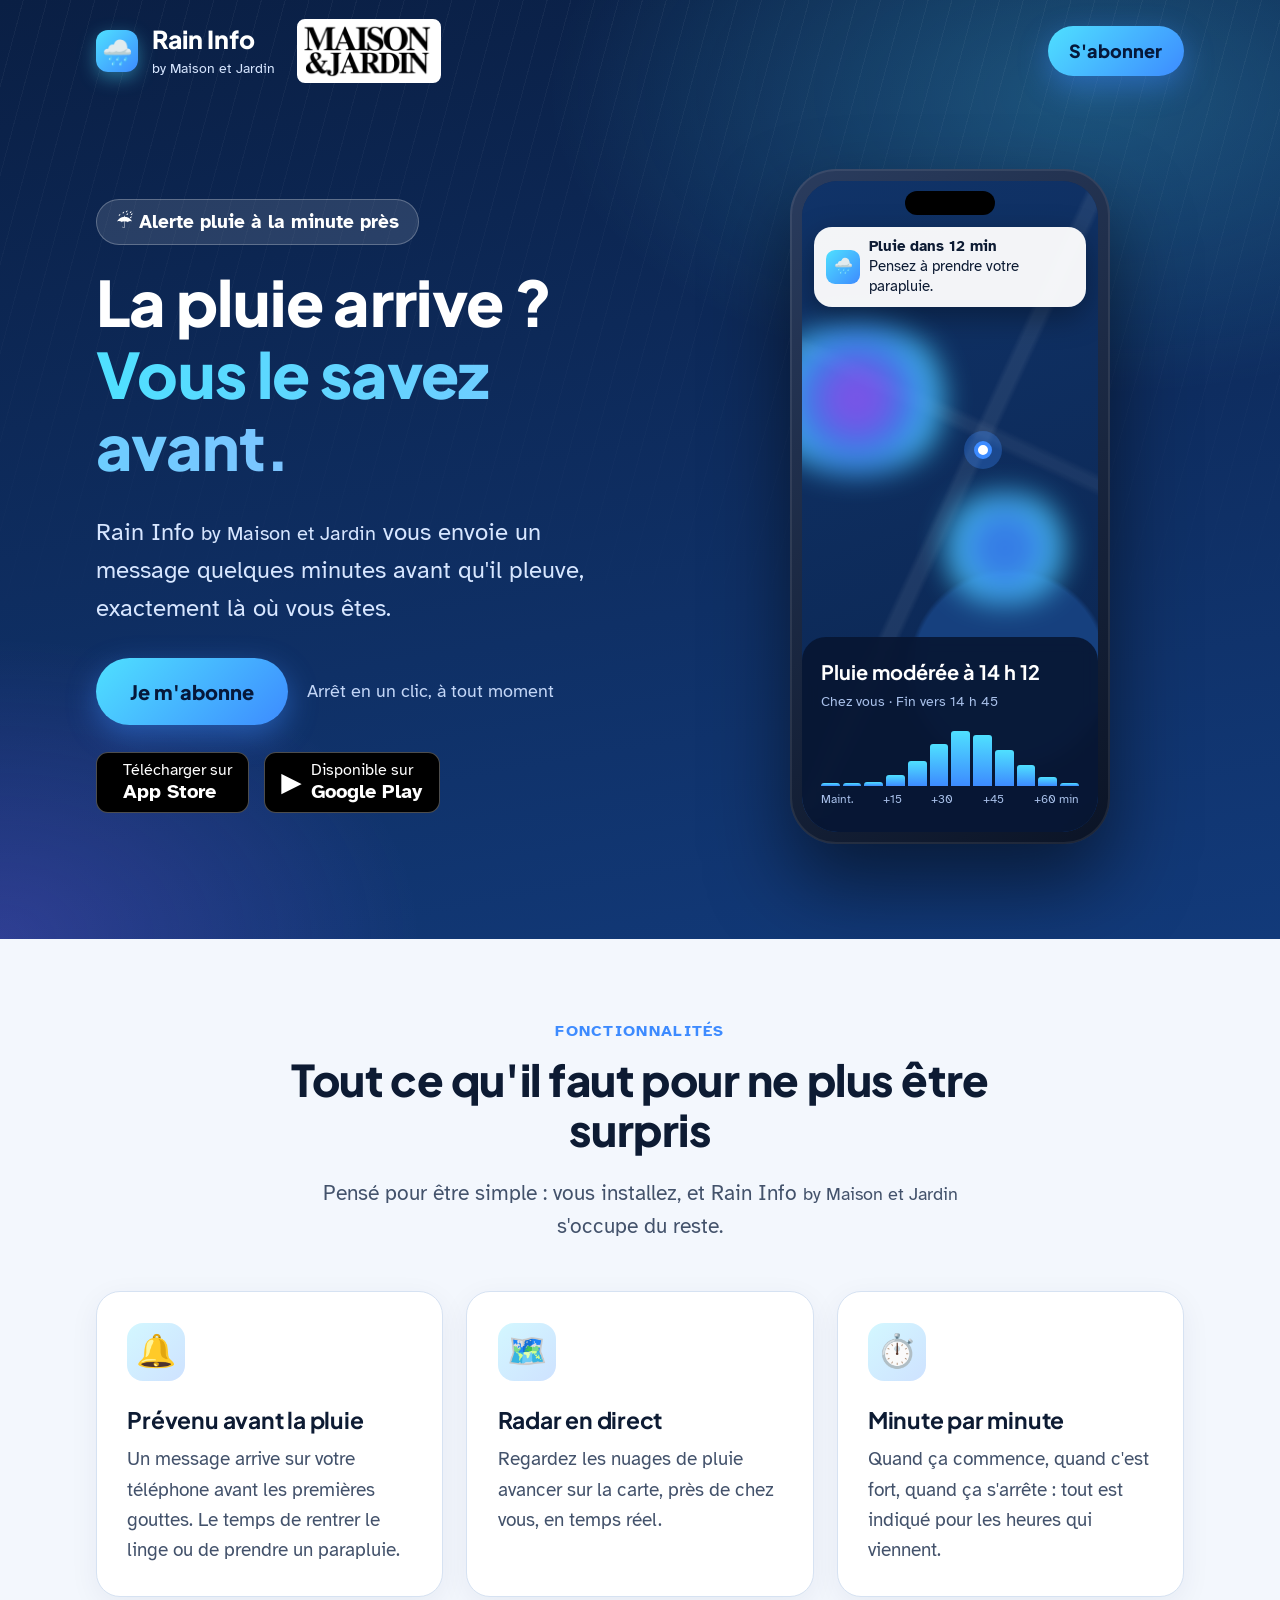
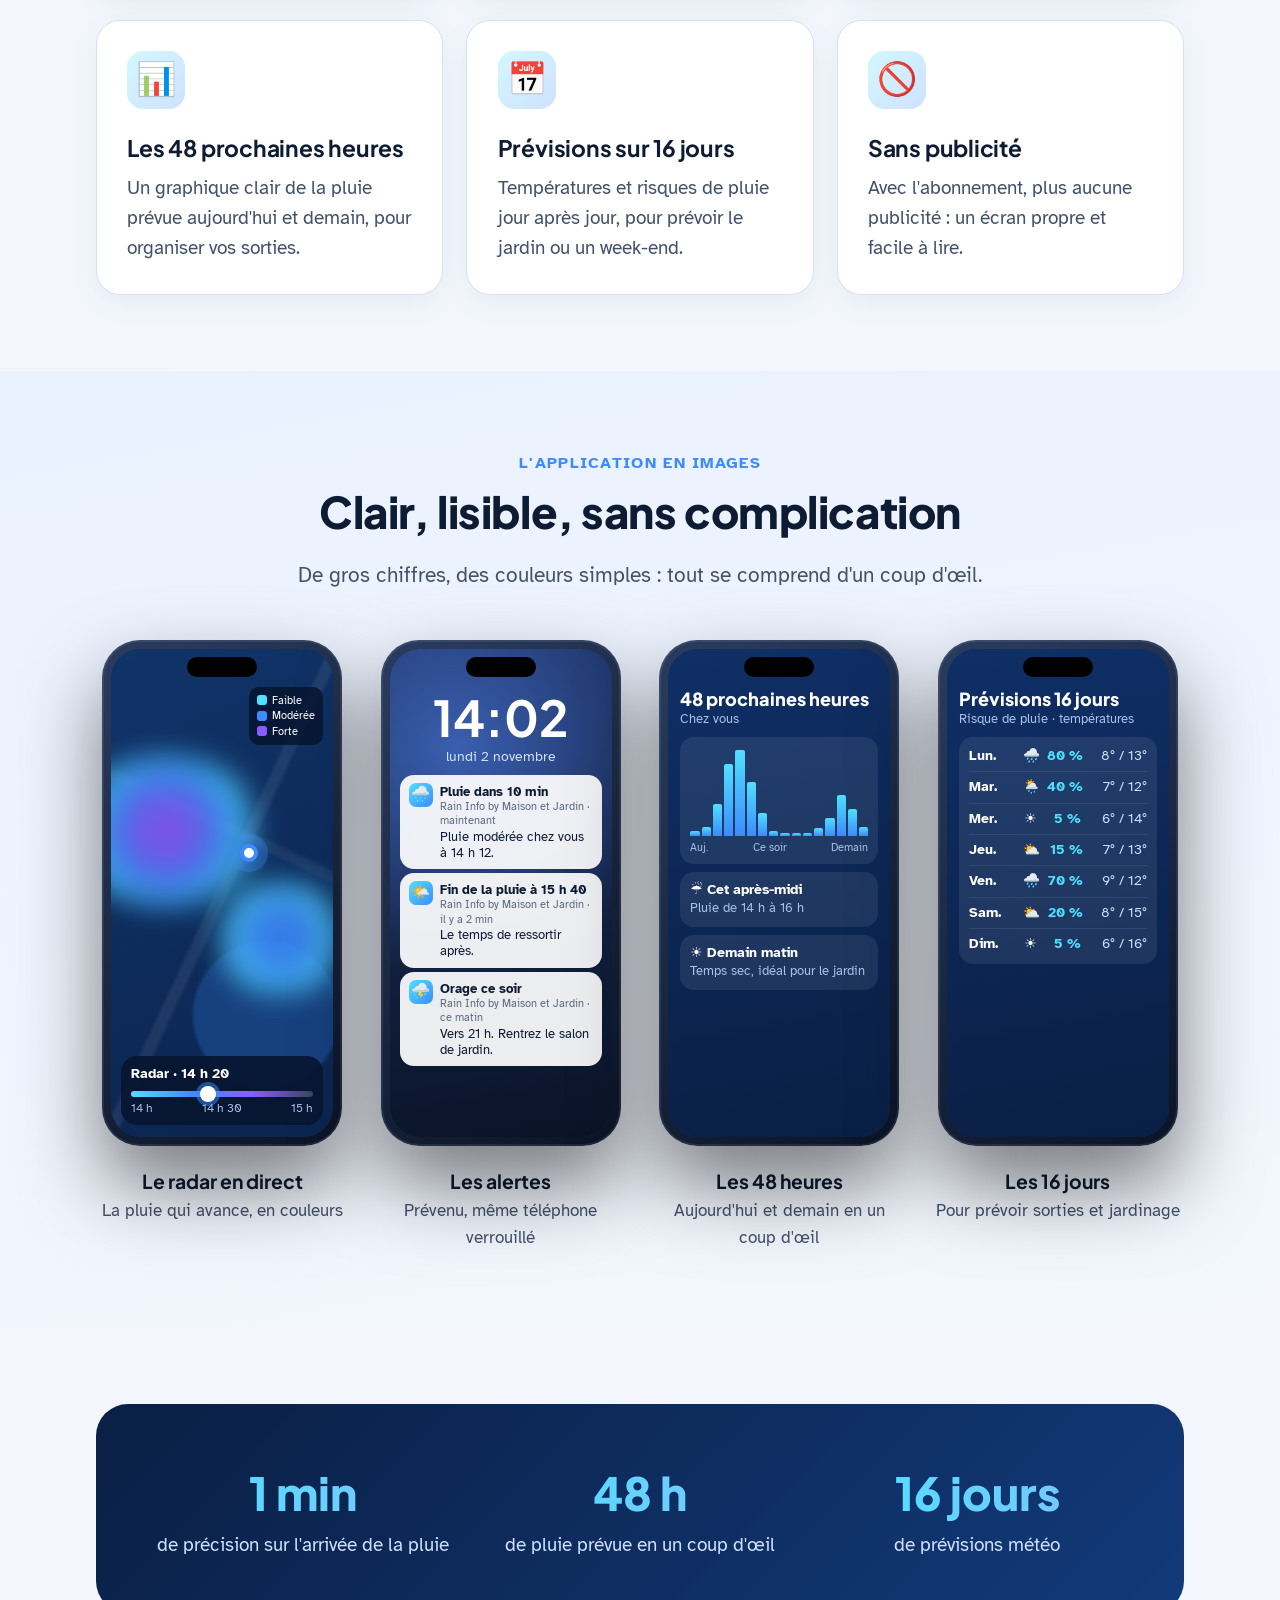
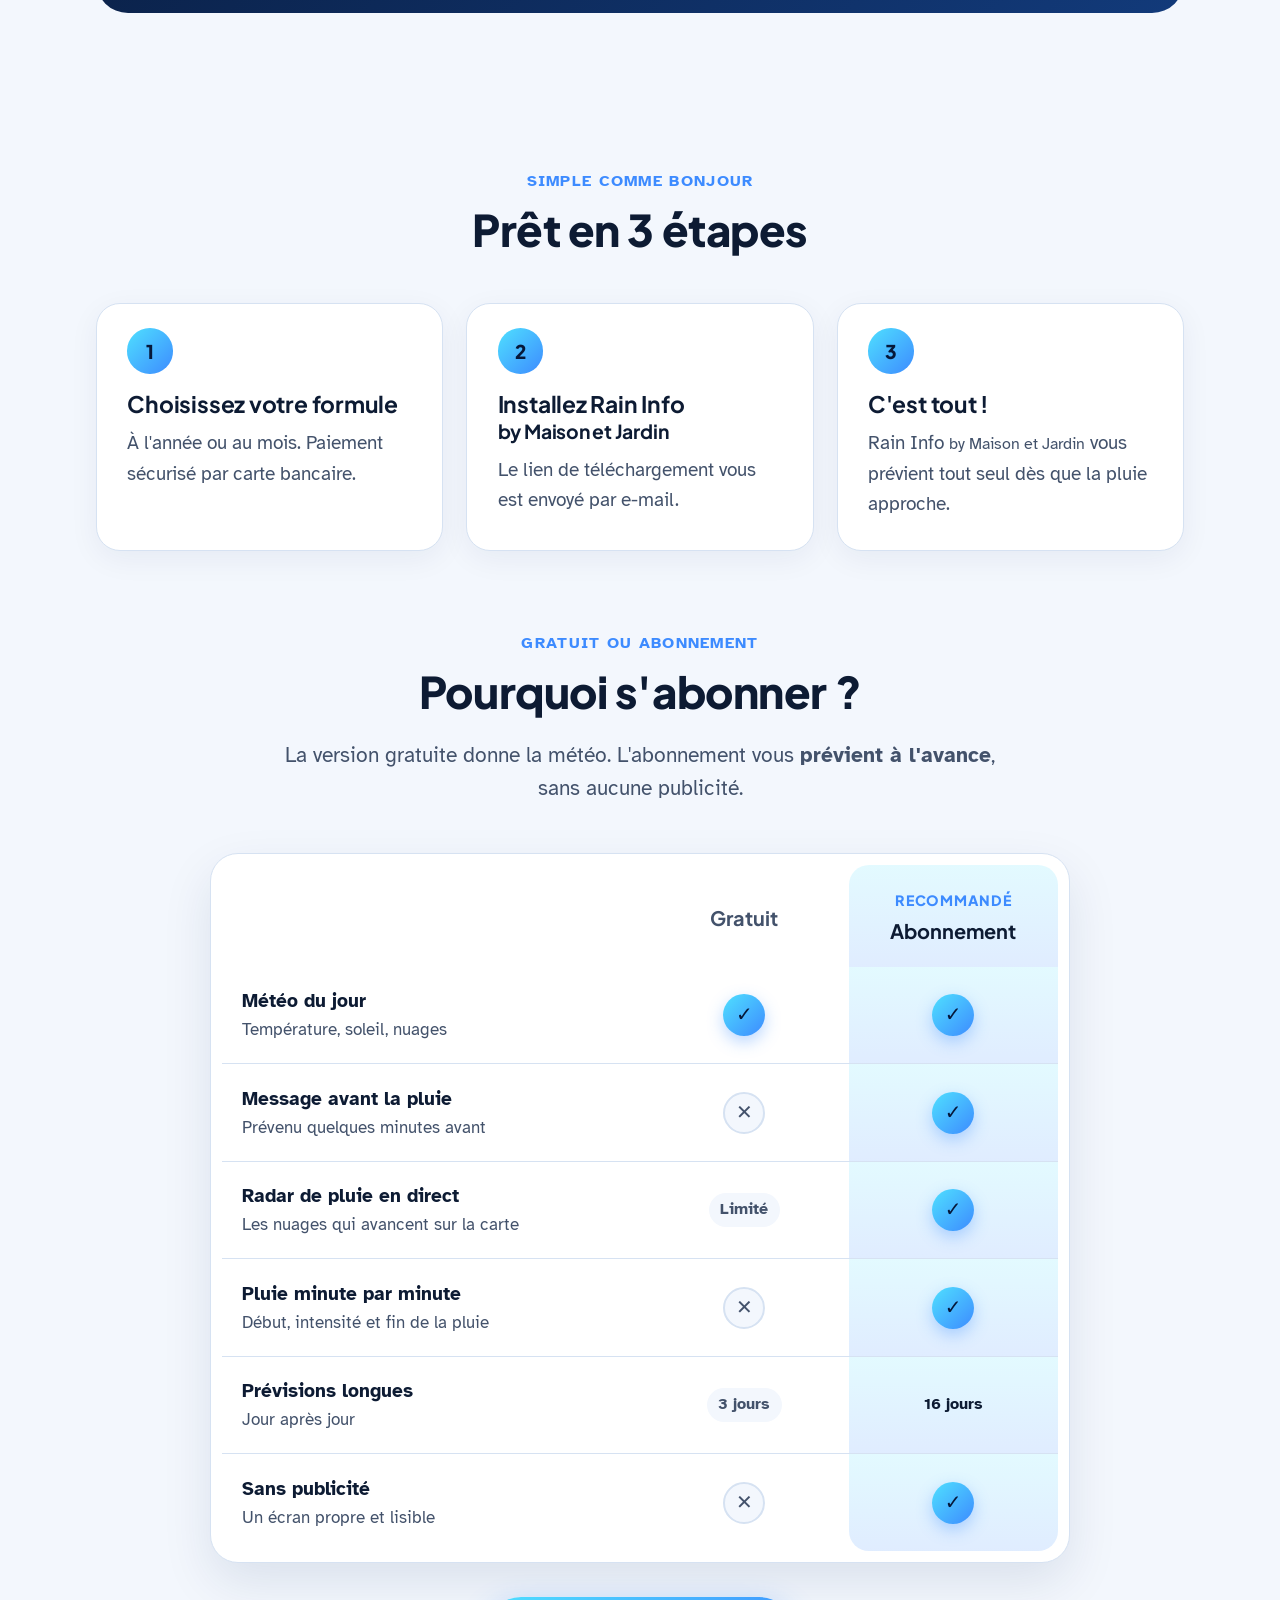
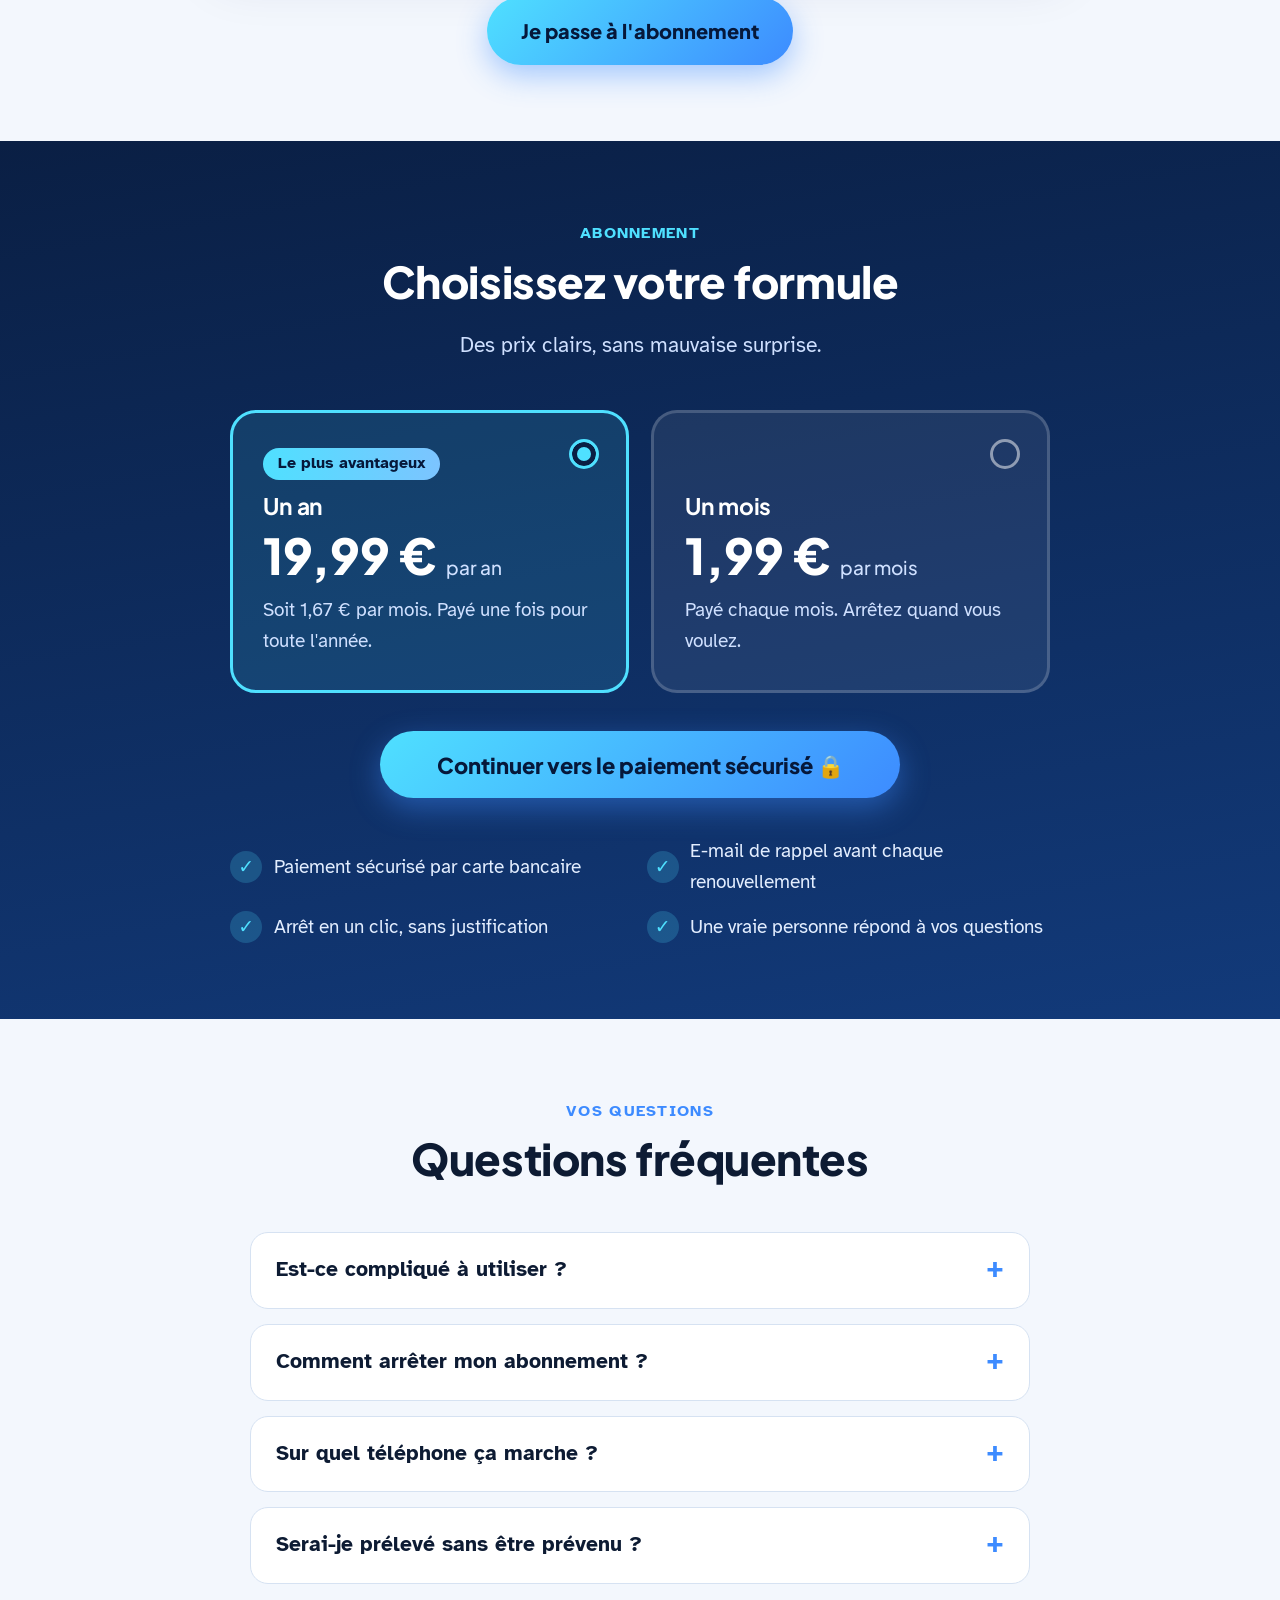
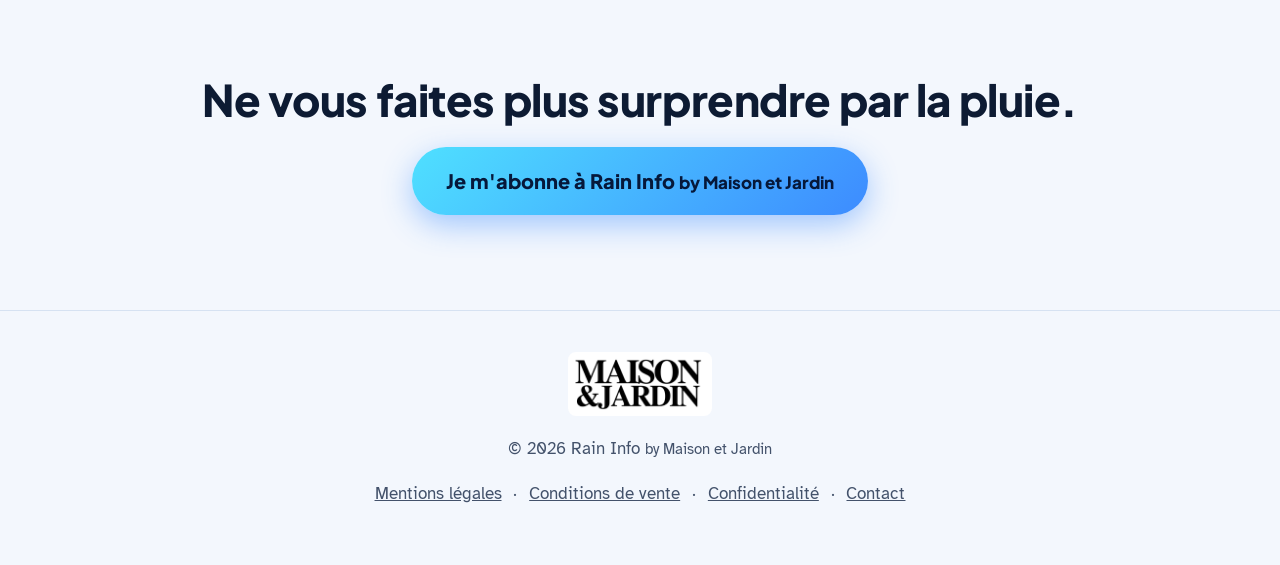
==== commit 8273167b: "Ajouter l’identité Maison et Jardin sur Rain Info" ====
--- a/index.html
+++ b/index.html
@@ -4,8 +4,8 @@
 <meta charset="utf-8">
 <meta name="viewport" content="width=device-width, initial-scale=1">
 <meta name="robots" content="noindex">
-<title>Rain Info</title>
-<meta name="description" content="Rain Info vous prévient avant que la pluie arrive, à la minute près, là où vous êtes.">
+<title>Rain Info by Maison et Jardin</title>
+<meta name="description" content="Rain Info by Maison et Jardin vous prévient avant que la pluie arrive, à la minute près, là où vous êtes.">
 <meta name="theme-color" content="#0a1f44">
 <link rel="preconnect" href="https://fonts.googleapis.com">
 <link rel="preconnect" href="https://fonts.gstatic.com" crossorigin>
@@ -161,7 +161,6 @@
 .plan p{color:#cfe0ff;margin:.8em 0 0}
 .pay{text-align:center;margin-top:2em}
 .pay .btn{width:100%;max-width:520px;font-size:1.15rem;min-height:64px}
-#pay-msg{display:none;max-width:520px;margin:1em auto 0;padding:1em;border-radius:16px;background:rgba(255,255,255,.12)}
 .reassure{list-style:none;padding:0;margin:2em auto 0;max-width:820px;display:grid;gap:.7em}
 @media(min-width:720px){.reassure{grid-template-columns:1fr 1fr}}
 .reassure li{display:flex;gap:.6em;align-items:center;color:#e3eeff}
@@ -266,6 +265,7 @@
 }
 @media(max-width:380px){ nav.top .btn{display:none} }
 </style>
+<link rel="stylesheet" href="assets/brand.css">
 </head>
 <body>
 <a class="skip" href="#contenu">Aller au contenu</a>
@@ -273,14 +273,17 @@
 <header class="hero">
   <div class="wrap">
     <nav class="top" aria-label="Navigation principale">
-      <a class="logo" href="#" aria-label="Rain Info, accueil"><i aria-hidden="true">🌧️</i>Rain Info</a>
+      <div class="brand-lockup">
+        <a class="logo" href="#" aria-label="Rain Info by Maison et Jardin, accueil"><i aria-hidden="true">🌧️</i><span class="brand-name">Rain Info<small>by Maison et Jardin</small></span></a>
+        <img class="publisher-logo" src="assets/maison-et-jardin.png" width="144" height="64" alt="Maison et Jardin">
+      </div>
       <a class="btn" href="#abonnement">S'abonner</a>
     </nav>
     <div class="hero-in">
       <div>
         <span class="pill">☔ Alerte pluie à la minute près</span>
         <h1>La pluie arrive ?<br><span>Vous le savez avant.</span></h1>
-        <p class="lead">Rain Info vous envoie un message quelques minutes avant qu'il pleuve, exactement là où vous êtes.</p>
+        <p class="lead">Rain Info <span class="brand-by">by Maison et Jardin</span> vous envoie un message quelques minutes avant qu'il pleuve, exactement là où vous êtes.</p>
         <div class="cta-row">
           <a class="btn" href="#abonnement">Je m'abonne</a>
           <small>Arrêt en un clic, à tout moment</small>
@@ -291,7 +294,7 @@
         </div>
       </div>
 
-      <div class="phone" role="img" aria-label="Écran de l'application Rain Info : carte radar avec un nuage de pluie qui approche, notification « Pluie dans 12 minutes » et graphique de la prochaine heure.">
+      <div class="phone" role="img" aria-label="Écran de l'application Rain Info by Maison et Jardin : carte radar avec un nuage de pluie qui approche, notification « Pluie dans 12 minutes » et graphique de la prochaine heure.">
         <div class="screen" aria-hidden="true">
           <div class="notch"></div>
           <div class="map"></div>
@@ -319,7 +322,7 @@
       <div class="center">
         <span class="kicker">Fonctionnalités</span>
         <h2 id="t-fonc">Tout ce qu'il faut pour ne plus être surpris</h2>
-        <p>Pensé pour être simple : vous installez, et Rain Info s'occupe du reste.</p>
+        <p>Pensé pour être simple : vous installez, et Rain Info <span class="brand-by">by Maison et Jardin</span> s'occupe du reste.</p>
       </div>
       <div class="feat">
         <div class="card"><div class="ico" aria-hidden="true">🔔</div><h3>Prévenu avant la pluie</h3><p>Un message arrive sur votre téléphone avant les premières gouttes. Le temps de rentrer le linge ou de prendre un parapluie.</p></div>
@@ -357,15 +360,15 @@
         </figure>
 
         <figure class="shot">
-          <div class="phone mini" role="img" aria-label="Écran de verrouillage avec trois notifications Rain Info : pluie dans 10 minutes, fin de la pluie à 15 h 40, orage prévu ce soir.">
+          <div class="phone mini" role="img" aria-label="Écran de verrouillage avec trois notifications Rain Info by Maison et Jardin : pluie dans 10 minutes, fin de la pluie à 15 h 40, orage prévu ce soir.">
             <div class="screen" aria-hidden="true">
               <div class="notch"></div>
               <div class="lock">
                 <div class="clock">14:02</div>
                 <div class="date">lundi 2 novembre</div>
-                <div class="nt"><i>🌧️</i><div><b>Pluie dans 10 min</b><small>Rain Info · maintenant</small>Pluie modérée chez vous à 14 h 12.</div></div>
-                <div class="nt"><i>🌤️</i><div><b>Fin de la pluie à 15 h 40</b><small>Rain Info · il y a 2 min</small>Le temps de ressortir après.</div></div>
-                <div class="nt"><i>⛈️</i><div><b>Orage ce soir</b><small>Rain Info · ce matin</small>Vers 21 h. Rentrez le salon de jardin.</div></div>
+                <div class="nt"><i>🌧️</i><div><b>Pluie dans 10 min</b><small>Rain Info <span class="brand-by">by Maison et Jardin</span> · maintenant</small>Pluie modérée chez vous à 14 h 12.</div></div>
+                <div class="nt"><i>🌤️</i><div><b>Fin de la pluie à 15 h 40</b><small>Rain Info <span class="brand-by">by Maison et Jardin</span> · il y a 2 min</small>Le temps de ressortir après.</div></div>
+                <div class="nt"><i>⛈️</i><div><b>Orage ce soir</b><small>Rain Info <span class="brand-by">by Maison et Jardin</span> · ce matin</small>Vers 21 h. Rentrez le salon de jardin.</div></div>
               </div>
             </div>
           </div>
@@ -418,7 +421,7 @@
     </div>
   </section>
 
-  <section aria-label="Rain Info en chiffres">
+  <section aria-label="Rain Info by Maison et Jardin en chiffres">
     <div class="wrap">
       <div class="band">
         <div><b>1 min</b><span>de précision sur l'arrivée de la pluie</span></div>
@@ -436,8 +439,8 @@
       </div>
       <div class="steps">
         <div class="card step"><h3>Choisissez votre formule</h3><p>À l'année ou au mois. Paiement sécurisé par carte bancaire.</p></div>
-        <div class="card step"><h3>Installez Rain Info</h3><p>Le lien de téléchargement vous est envoyé par e-mail.</p></div>
-        <div class="card step"><h3>C'est tout !</h3><p>Rain Info vous prévient tout seul dès que la pluie approche.</p></div>
+        <div class="card step"><h3>Installez Rain Info <span class="brand-by">by Maison et Jardin</span></h3><p>Le lien de téléchargement vous est envoyé par e-mail.</p></div>
+        <div class="card step"><h3>C'est tout !</h3><p>Rain Info <span class="brand-by">by Maison et Jardin</span> vous prévient tout seul dès que la pluie approche.</p></div>
       </div>
     </div>
   </section>
@@ -451,7 +454,7 @@
       </div>
       <div class="cmp-wrap">
         <table class="cmp">
-          <caption class="sr">Comparaison entre la version gratuite et l'abonnement Rain Info</caption>
+          <caption class="sr">Comparaison entre la version gratuite et l'abonnement Rain Info <span class="brand-by">by Maison et Jardin</span></caption>
           <colgroup><col class="c-feat"><col class="c-free"><col class="c-pro"></colgroup>
           <thead><tr><td></td><th scope="col" class="free">Gratuit</th><th scope="col" class="pro"><em>Recommandé</em>Abonnement</th></tr></thead>
           <tbody>
@@ -499,8 +502,7 @@
         </fieldset>
         <div class="pay">
           <button class="btn" type="submit">Continuer vers le paiement sécurisé 🔒</button>
-          <div id="pay-msg" role="status" aria-live="polite"></div>
-        </div>
+                  </div>
       </form>
       <ul class="reassure">
         <li>Paiement sécurisé par carte bancaire</li>
@@ -515,7 +517,7 @@
     <div class="wrap">
       <div class="center"><span class="kicker">Vos questions</span><h2 id="t-faq">Questions fréquentes</h2></div>
       <div class="faq">
-        <details><summary>Est-ce compliqué à utiliser ?</summary><p>Non. Une fois installé, Rain Info fonctionne tout seul. Vous recevez simplement un message quand la pluie approche.</p></details>
+        <details><summary>Est-ce compliqué à utiliser ?</summary><p>Non. Une fois installé, Rain Info <span class="brand-by">by Maison et Jardin</span> fonctionne tout seul. Vous recevez simplement un message quand la pluie approche.</p></details>
         <details><summary>Comment arrêter mon abonnement ?</summary><p>Depuis le lien reçu par e-mail, en un clic. Vous gardez l'accès jusqu'à la fin de la période déjà payée.</p></details>
         <details><summary>Sur quel téléphone ça marche ?</summary><p>Sur les iPhone et les téléphones Android récents.</p></details>
         <details><summary>Serai-je prélevé sans être prévenu ?</summary><p>Non. Vous recevez un e-mail avant chaque renouvellement, avec le montant exact.</p></details>
@@ -526,7 +528,7 @@
   <section class="final" style="padding-top:0">
     <div class="wrap">
       <h2>Ne vous faites plus surprendre par la pluie.</h2>
-      <p><a class="btn" href="#abonnement">Je m'abonne à Rain Info</a></p>
+      <p><a class="btn" href="#abonnement">Je m'abonne à Rain Info <span class="brand-by">by Maison et Jardin</span></a></p>
     </div>
   </section>
 </main>
@@ -537,23 +539,18 @@
 </div>
 <footer>
   <div class="wrap">
-    <p>© 2026 Rain Info</p>
+    <img class="publisher-logo footer-publisher" src="assets/maison-et-jardin.png" width="144" height="64" alt="Maison et Jardin" loading="lazy">
+    <p>© 2026 Rain Info <span class="brand-by">by Maison et Jardin</span></p>
     <p><a href="#">Mentions légales</a> · <a href="#">Conditions de vente</a> · <a href="#">Confidentialité</a> · <a href="#">Contact</a></p>
   </div>
 </footer>
 
 <script>
-/* À remplir : liens Stripe Payment Links (aucun secret, ce sont des liens publics) */
-const PAYMENT_LINKS = { annuel: "", mensuel: "" };
-
+/* Le bouton mène à la page de paiement avec la formule choisie */
 document.getElementById("pay-form").addEventListener("submit", function (e) {
   e.preventDefault();
   const plan = new FormData(this).get("plan");
-  const url = PAYMENT_LINKS[plan];
-  const msg = document.getElementById("pay-msg");
-  if (url) { window.location.href = url; return; }
-  msg.style.display = "block";
-  msg.textContent = "Le paiement en ligne ouvre très bientôt. Merci de votre patience !";
+  window.location.href = "paiement.html?plan=" + encodeURIComponent(plan);
 });
 
 /* Barre « S'abonner » mobile : masquée en haut de page et sur la section des formules */
--- a/assets/brand.css
+++ b/assets/brand.css
@@ -0,0 +1,27 @@
+/* Identité commune à l'accueil et à la page de paiement. */
+.brand-lockup{display:flex;align-items:center;gap:1.2rem;min-width:0}
+.brand-name{display:block;line-height:1.2}
+.brand-name small{display:block;margin-top:.35em;color:#d7e6ff;font-family:"Atkinson Hyperlegible",system-ui,sans-serif;font-size:.75rem;font-weight:400;line-height:1.35}
+.publisher-logo{display:block;flex:none;width:144px;height:64px;object-fit:cover;object-position:50% 54%;background:#fff;border:6px solid #fff;border-radius:8px}
+.brand-by{display:inline-block;font-size:.85em}
+nav.top{gap:1rem}
+header .wrap:has(>.brand-lockup){flex-wrap:wrap}
+.logo i{flex:none}
+.footer-publisher{margin:0 auto 1rem}
+.lock{gap:4px}
+.lock .date{margin-bottom:4px}
+.lock .nt .brand-by{display:inline;font-size:inherit}
+.final .btn{display:inline-block;max-width:100%;text-align:center}
+@media(max-width:620px){
+  .brand-lockup{width:100%;justify-content:space-between;gap:.6rem}
+  .brand-lockup .logo{font-size:1.2rem}
+  .brand-lockup .logo i{display:none}
+  .brand-name small{font-size:.75rem}
+  .brand-lockup .publisher-logo{width:112px;height:52px;border-width:4px}
+  nav.top .btn{display:none}
+  header .secure{margin:0 auto}
+}
+@media(max-width:380px){
+  .band{gap:.5em;padding:1.6em .7em}
+  .band b{font-size:1.3rem}
+}
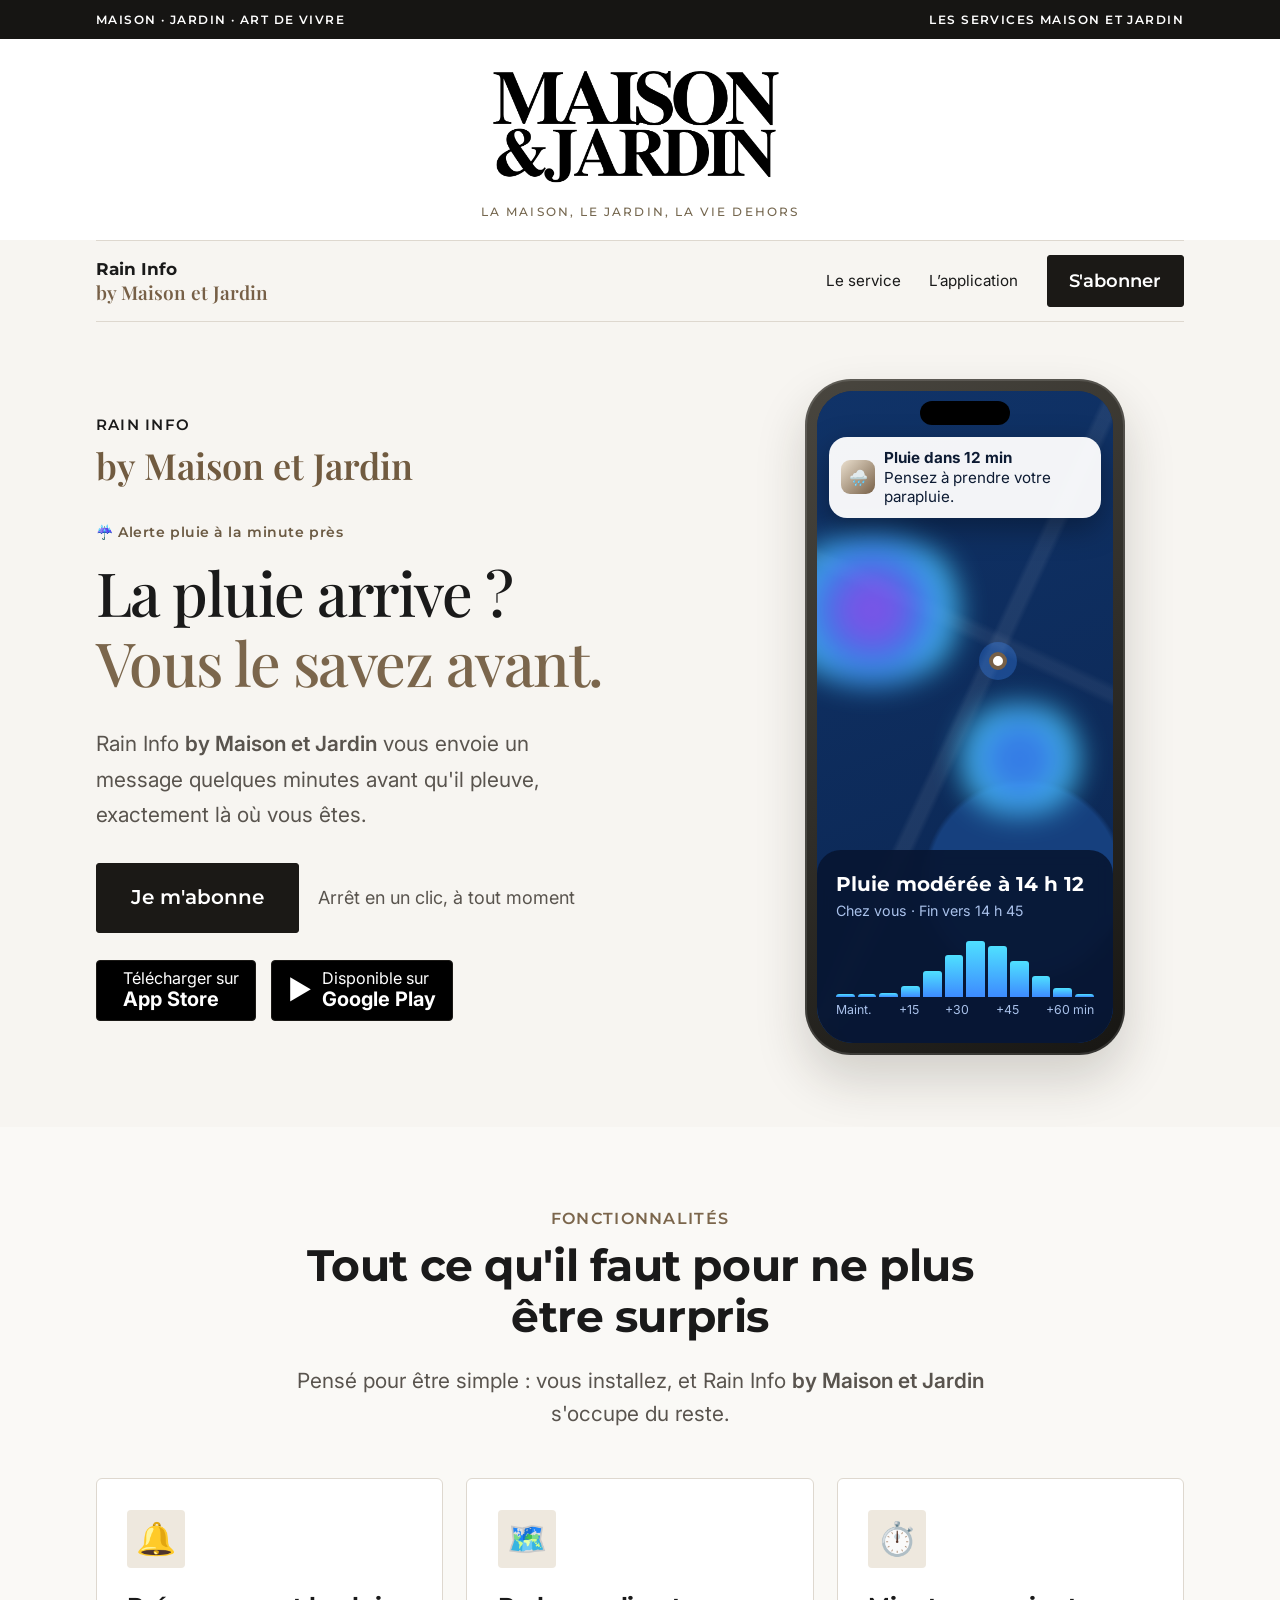
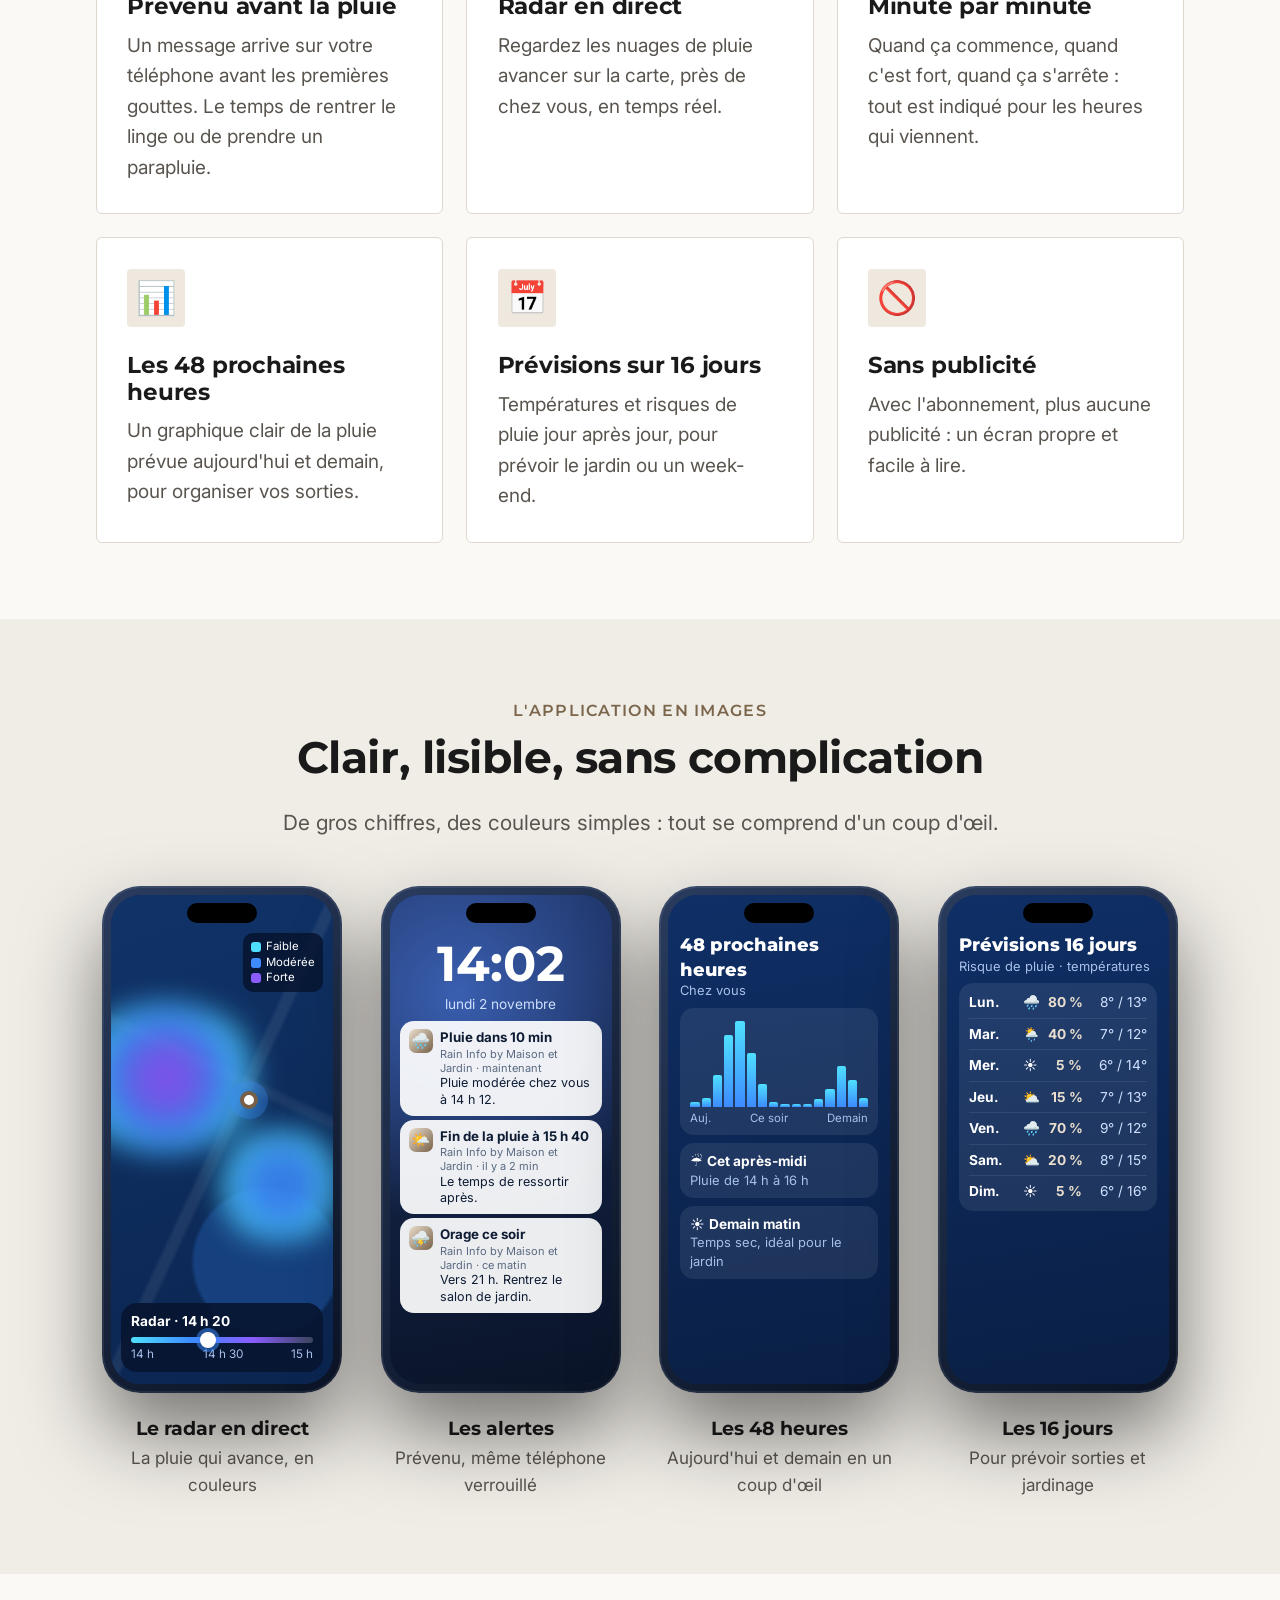
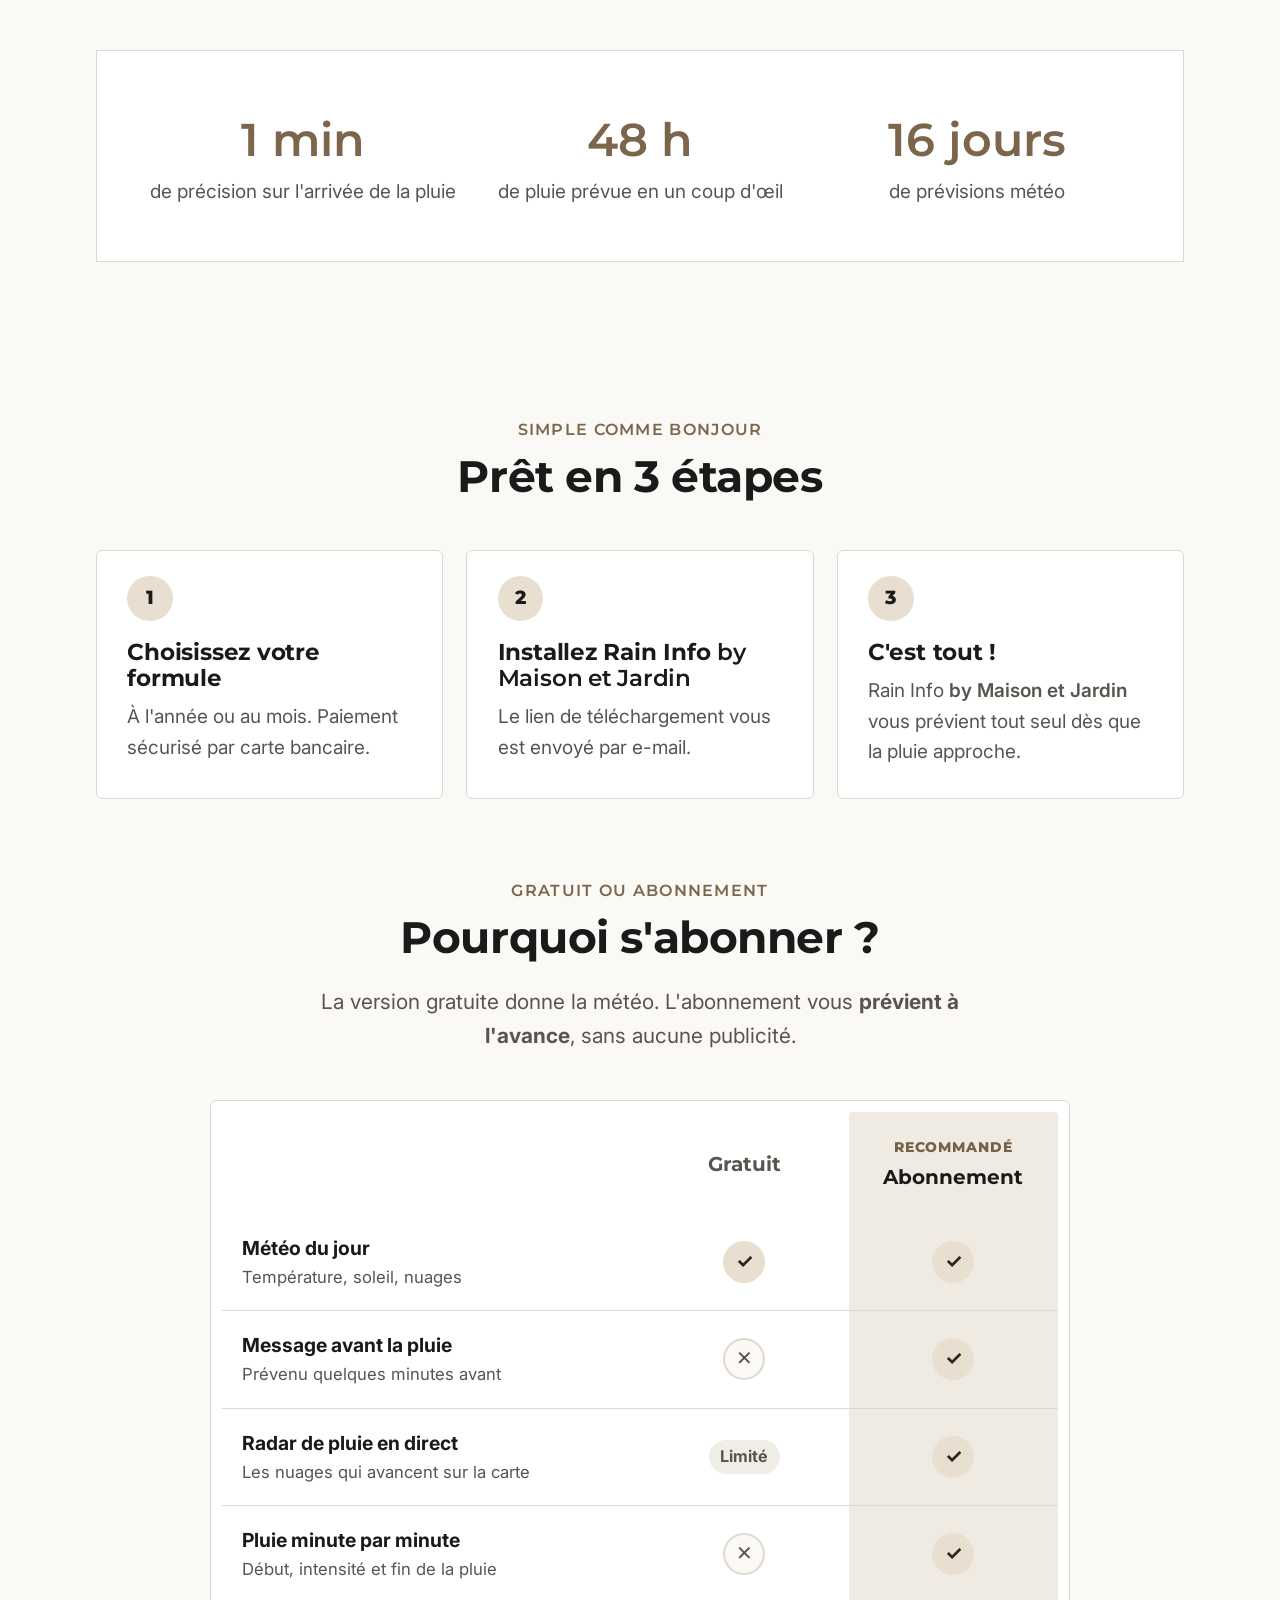
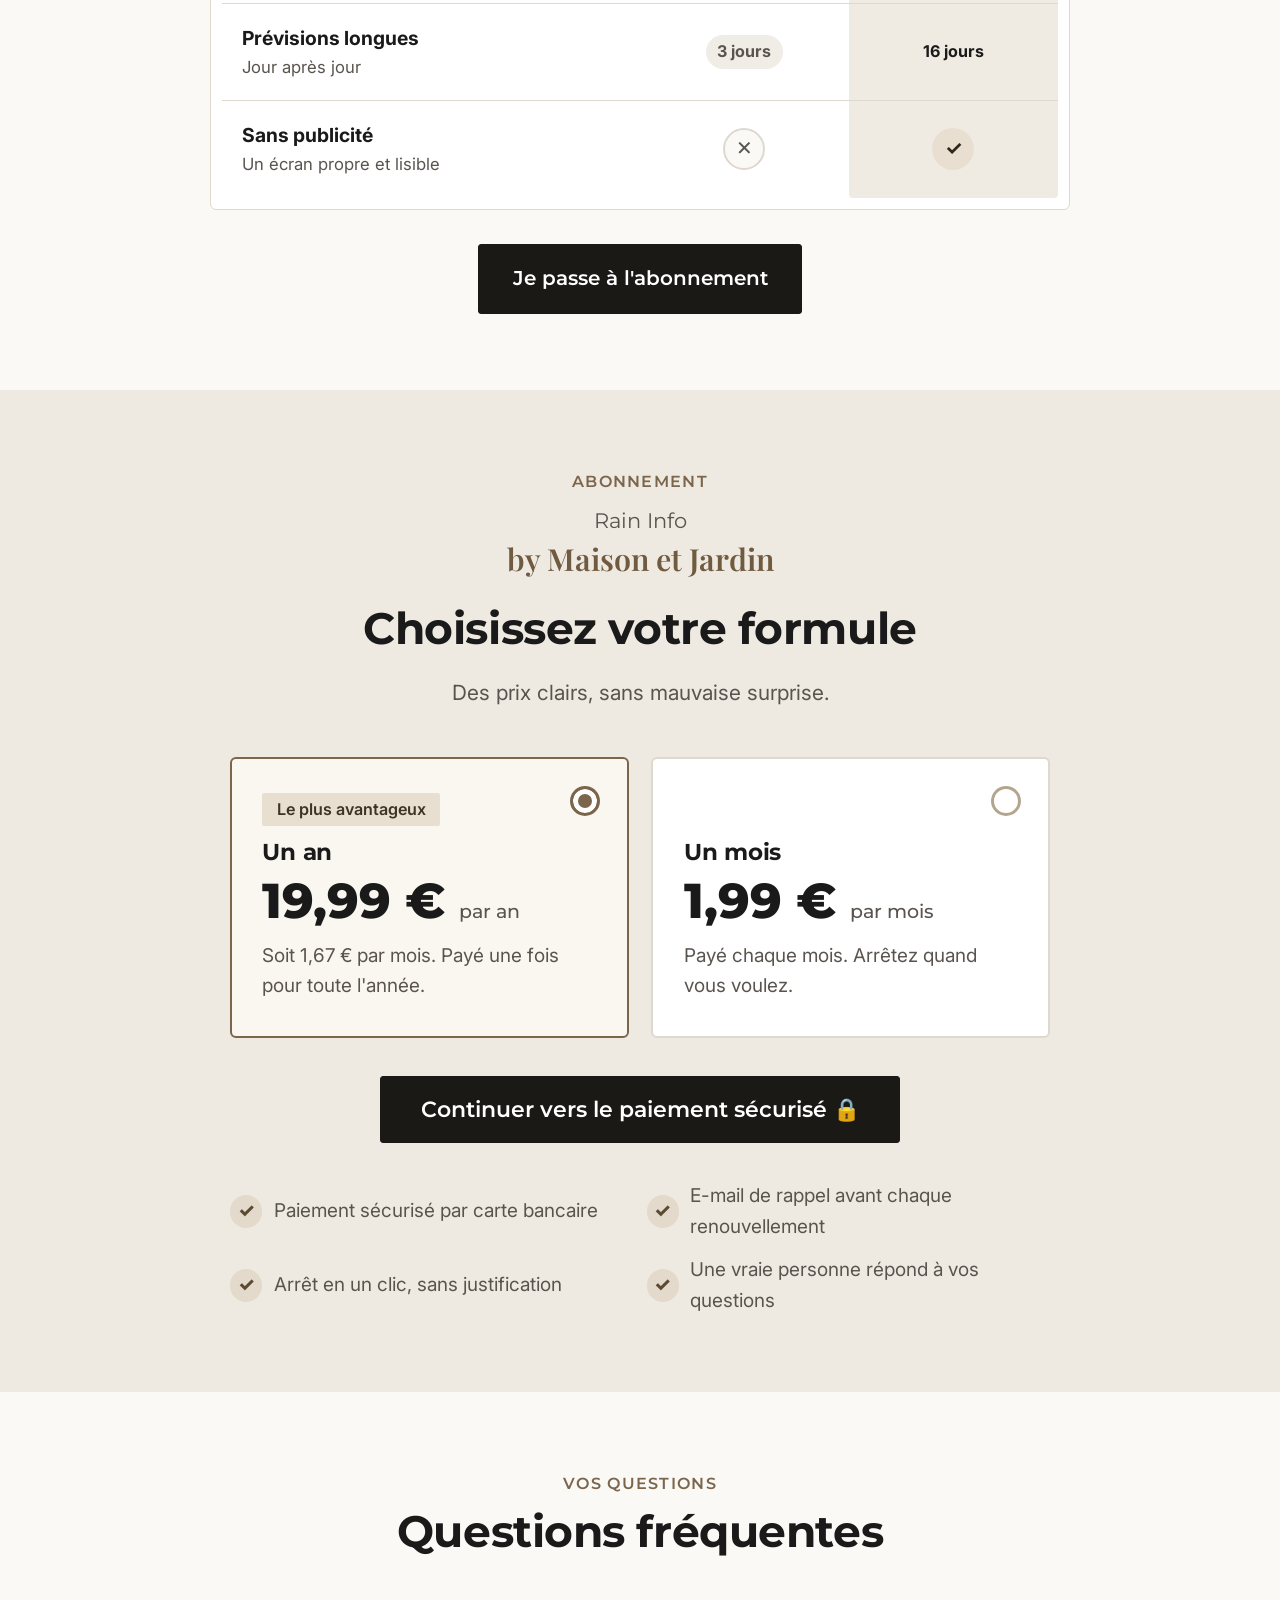
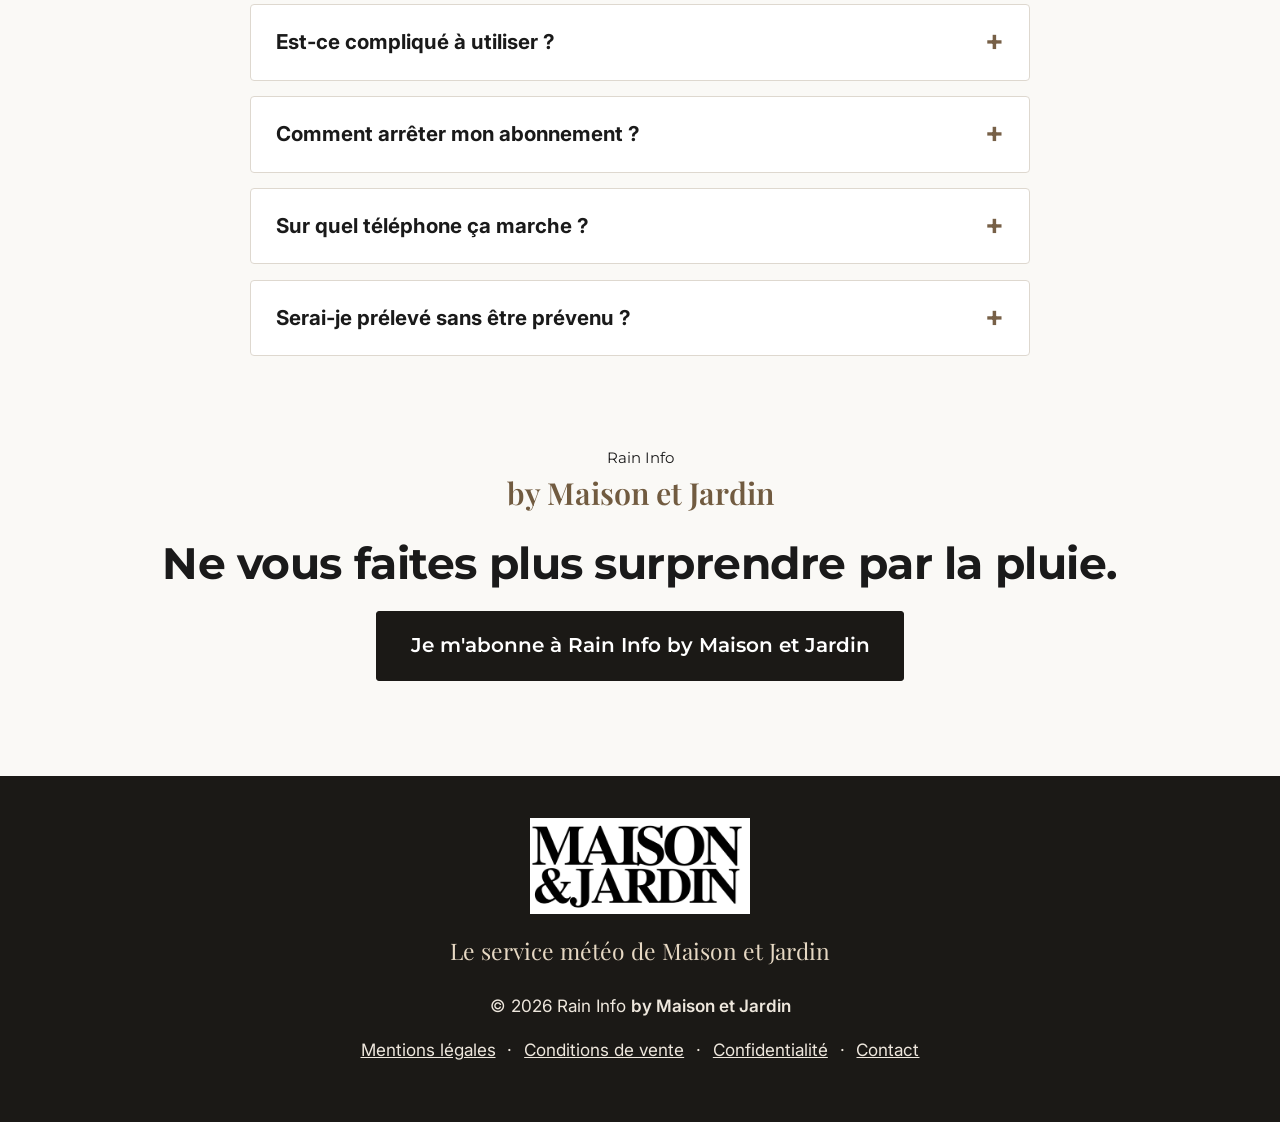
==== commit 02f074a6: "Mettre Maison et Jardin au premier plan du site Rain Info" ====
--- a/index.html
+++ b/index.html
@@ -1,15 +1,16 @@
 <!doctype html>
-<html lang="fr">
+<html lang="fr" data-theme="light">
 <head>
 <meta charset="utf-8">
 <meta name="viewport" content="width=device-width, initial-scale=1">
 <meta name="robots" content="noindex">
 <title>Rain Info by Maison et Jardin</title>
 <meta name="description" content="Rain Info by Maison et Jardin vous prévient avant que la pluie arrive, à la minute près, là où vous êtes.">
-<meta name="theme-color" content="#0a1f44">
+<meta name="theme-color" content="#ffffff">
+<meta name="color-scheme" content="light">
 <link rel="preconnect" href="https://fonts.googleapis.com">
 <link rel="preconnect" href="https://fonts.gstatic.com" crossorigin>
-<link href="https://fonts.googleapis.com/css2?family=Plus+Jakarta+Sans:wght@500;700;800&family=Atkinson+Hyperlegible:wght@400;700&display=swap" rel="stylesheet">
+<link href="https://fonts.googleapis.com/css2?family=Inter:wght@400;500;600;700&family=Montserrat:wght@500;600;700&family=Playfair+Display:wght@500;600;700&display=swap" rel="stylesheet">
 <style>
 :root{
   --night:#0a1f44; --night2:#123a7a; --sky:#3d8bff; --sky2:#7cc4ff; --cyan:#4fe0ff;
@@ -23,8 +24,8 @@
 *{box-sizing:border-box}
 html{font-size:118.75%;scroll-behavior:smooth} /* 19px de base */
 @media (prefers-reduced-motion: reduce){html{scroll-behavior:auto}*{animation:none!important;transition:none!important}}
-body{margin:0;background:var(--bg);color:var(--ink);font-family:"Atkinson Hyperlegible",system-ui,sans-serif;line-height:1.6;overflow-x:hidden}
-h1,h2,h3{font-family:"Plus Jakarta Sans",system-ui,sans-serif;font-weight:800;line-height:1.15;margin:0 0 .5em;letter-spacing:-.01em}
+body{margin:0;background:var(--bg);color:var(--ink);font-family:"Inter",system-ui,sans-serif;line-height:1.6;overflow-x:hidden}
+h1,h2,h3{font-family:"Montserrat",system-ui,sans-serif;font-weight:800;line-height:1.15;margin:0 0 .5em;letter-spacing:-.01em}
 h1{font-size:clamp(2.1rem,6vw,3.3rem)} h2{font-size:clamp(1.6rem,4vw,2.3rem)} h3{font-size:1.2rem;font-weight:700}
 p{margin:0 0 1em}
 :focus-visible{outline:4px solid var(--focus);outline-offset:3px;border-radius:8px}
@@ -33,7 +34,7 @@
 .skip:focus{left:16px;top:16px}
 .wrap{max-width:1120px;margin:0 auto;padding:0 16px}
 .btn{display:inline-flex;align-items:center;justify-content:center;gap:.5em;border:0;border-radius:999px;
-  padding:.9em 1.7em;font-family:"Plus Jakarta Sans",sans-serif;font-weight:800;font-size:1.05rem;text-decoration:none;cursor:pointer;min-height:58px;
+  padding:.9em 1.7em;font-family:"Montserrat",sans-serif;font-weight:800;font-size:1.05rem;text-decoration:none;cursor:pointer;min-height:58px;
   background:linear-gradient(135deg,var(--cyan),var(--sky));color:#06183a;box-shadow:0 10px 30px rgba(61,139,255,.45);transition:transform .15s}
 .btn:hover{transform:translateY(-2px)}
 .btn.light{background:#fff;color:var(--night);box-shadow:none}
@@ -48,7 +49,7 @@
   mask-image:linear-gradient(to bottom,#000,transparent 70%);animation:pluie 1.2s linear infinite}
 @keyframes pluie{to{background-position:-24px 60px}}
 nav.top{position:relative;z-index:2;display:flex;align-items:center;justify-content:space-between;padding:1em 0}
-.logo{display:flex;align-items:center;gap:.55em;color:#fff;text-decoration:none;font-family:"Plus Jakarta Sans",sans-serif;font-weight:800;font-size:1.3rem}
+.logo{display:flex;align-items:center;gap:.55em;color:#fff;text-decoration:none;font-family:"Montserrat",sans-serif;font-weight:800;font-size:1.3rem}
 .logo i{width:42px;height:42px;border-radius:12px;display:grid;place-items:center;font-style:normal;
   background:linear-gradient(135deg,var(--cyan),var(--sky));box-shadow:0 6px 18px rgba(79,224,255,.4)}
 nav.top .btn{min-height:48px;padding:.6em 1.2em;font-size:.95rem}
@@ -83,7 +84,7 @@
 .notif i{flex:none;width:34px;height:34px;border-radius:9px;display:grid;place-items:center;font-style:normal;background:linear-gradient(135deg,var(--cyan),var(--sky))}
 @keyframes pop{0%,8%{transform:translateY(-130%);opacity:0}15%,85%{transform:none;opacity:1}100%{transform:translateY(-130%);opacity:0}}
 .sheet{position:absolute;left:0;right:0;bottom:0;z-index:4;background:rgba(7,21,48,.88);backdrop-filter:blur(8px);color:#fff;border-radius:24px 24px 0 0;padding:1em 1em 1.2em}
-.sheet b{font-family:"Plus Jakarta Sans",sans-serif;font-size:1.05rem}
+.sheet b{font-family:"Montserrat",sans-serif;font-size:1.05rem}
 .sheet small{display:block;color:#a9c1ea;font-size:.75rem}
 .chart{display:flex;align-items:flex-end;gap:3px;height:60px;margin-top:.7em}
 .chart span{flex:1;border-radius:3px 3px 0 0;background:linear-gradient(to top,var(--rain2),var(--rain1))}
@@ -100,18 +101,18 @@
 .card{background:var(--surface);border:1px solid var(--line);border-radius:24px;padding:1.6em;box-shadow:0 8px 30px rgba(13,40,90,.06)}
 .card .ico{width:58px;height:58px;border-radius:16px;display:grid;place-items:center;font-size:1.7rem;margin-bottom:.8em;background:linear-gradient(135deg,rgba(79,224,255,.25),rgba(61,139,255,.25))}
 .card p{color:var(--muted);margin:0}
-.big-num{font-family:"Plus Jakarta Sans",sans-serif;font-weight:800;font-size:1.6rem;color:var(--sky)}
+.big-num{font-family:"Montserrat",sans-serif;font-weight:800;font-size:1.6rem;color:var(--sky)}
 
 .band{background:linear-gradient(135deg,var(--night),var(--night2));color:#fff;border-radius:32px;padding:2.4em 1.6em;display:grid;gap:1.6em;text-align:center}
 @media(min-width:720px){.band{grid-template-columns:repeat(3,1fr);padding:2.8em}}
-.band b{display:block;font-family:"Plus Jakarta Sans",sans-serif;font-size:2.4rem;font-weight:800;background:linear-gradient(90deg,var(--cyan),var(--sky2));-webkit-background-clip:text;background-clip:text;color:transparent}
+.band b{display:block;font-family:"Montserrat",sans-serif;font-size:2.4rem;font-weight:800;background:linear-gradient(90deg,var(--cyan),var(--sky2));-webkit-background-clip:text;background-clip:text;color:transparent}
 .band span{color:#cfe0ff}
 
 .steps{display:grid;gap:1.2em;counter-reset:s}
 @media(min-width:820px){.steps{grid-template-columns:repeat(3,1fr)}}
 .step{counter-increment:s;position:relative;padding-top:3.4em}
 .step::before{content:counter(s);position:absolute;top:1.3em;left:1.6em;width:2.4em;height:2.4em;border-radius:50%;display:grid;place-items:center;
-  background:linear-gradient(135deg,var(--cyan),var(--sky));color:#06183a;font-weight:800;font-family:"Plus Jakarta Sans",sans-serif}
+  background:linear-gradient(135deg,var(--cyan),var(--sky));color:#06183a;font-weight:800;font-family:"Montserrat",sans-serif}
 .step.card{padding-top:4.6em}
 
 /* Comparatif */
@@ -123,7 +124,7 @@
 table.cmp th[scope=row]{text-align:left;font-weight:700;font-size:1.02rem;padding-left:1em}
 table.cmp th[scope=row] span{display:block;font-weight:400;font-size:.88rem;color:var(--muted)}
 table.cmp thead td{border-bottom:0}
-table.cmp thead th{border-bottom:0;padding-top:1.2em;font-family:"Plus Jakarta Sans",sans-serif;font-size:1.05rem}
+table.cmp thead th{border-bottom:0;padding-top:1.2em;font-family:"Montserrat",sans-serif;font-size:1.05rem}
 table.cmp thead th.free{color:var(--muted)}
 table.cmp .pro{background:linear-gradient(180deg,rgba(79,224,255,.16),rgba(61,139,255,.16))}
 table.cmp thead th.pro{border-radius:20px 20px 0 0;color:var(--ink)}
@@ -156,7 +157,7 @@
 .plan .check{position:absolute;top:1.4em;right:1.4em;width:30px;height:30px;border-radius:50%;border:3px solid rgba(255,255,255,.5)}
 .plan:has(input:checked) .check{border-color:var(--cyan);background:var(--cyan);box-shadow:inset 0 0 0 5px var(--night)}
 .badge{display:inline-block;background:linear-gradient(90deg,var(--cyan),var(--sky2));color:#06183a;border-radius:999px;padding:.2em .9em;font-size:.85rem;font-weight:800;margin-bottom:.8em}
-.price{font-family:"Plus Jakarta Sans",sans-serif;font-weight:800;font-size:2.6rem;line-height:1}
+.price{font-family:"Montserrat",sans-serif;font-weight:800;font-size:2.6rem;line-height:1}
 .price small{font-size:1rem;font-weight:500;color:#cfe0ff}
 .plan p{color:#cfe0ff;margin:.8em 0 0}
 .pay{text-align:center;margin-top:2em}
@@ -185,13 +186,13 @@
 :root[data-theme="dark"] .shots{background:linear-gradient(170deg,#0c2149,var(--bg))}
 .gallery{display:grid;grid-template-columns:repeat(4,1fr);gap:1.4em;align-items:start}
 .shot{margin:0;text-align:center}
-.shot figcaption{margin-top:1em;font-weight:700;font-family:"Plus Jakarta Sans",sans-serif;font-size:1.02rem}
-.shot figcaption span{display:block;font-family:"Atkinson Hyperlegible",sans-serif;font-weight:400;color:var(--muted);font-size:.9rem}
+.shot figcaption{margin-top:1em;font-weight:700;font-family:"Montserrat",sans-serif;font-size:1.02rem}
+.shot figcaption span{display:block;font-family:"Inter",sans-serif;font-weight:400;color:var(--muted);font-size:.9rem}
 .mini{width:100%;max-width:240px;border-radius:38px;padding:9px}
 .mini .screen{border-radius:30px;color:#fff;font-size:.72rem;line-height:1.35;text-align:left}
 .mini .notch{width:70px;height:20px;top:8px}
 .scr-pad{position:absolute;inset:0;padding:38px 12px 12px;display:flex;flex-direction:column;gap:8px;background:linear-gradient(170deg,#0f2f66,#0a1f44)}
-.scr-h{font-family:"Plus Jakarta Sans",sans-serif;font-weight:800;font-size:.95rem}
+.scr-h{font-family:"Montserrat",sans-serif;font-weight:800;font-size:.95rem}
 .scr-s{color:#a9c1ea;font-size:.68rem}
 .tile{background:rgba(255,255,255,.08);border-radius:14px;padding:9px 10px}
 .timeline{position:absolute;left:10px;right:10px;bottom:12px;z-index:4;background:rgba(7,21,48,.9);border-radius:16px;padding:9px 10px}
@@ -210,7 +211,7 @@
 .row .p{color:var(--cyan);font-weight:700;width:2.8em;text-align:right}
 .row .t{color:#cfe0ff;width:4.4em;text-align:right}
 .lock{position:absolute;inset:0;background:radial-gradient(circle at 30% 20%,#3a5fb0,transparent 55%),linear-gradient(170deg,#1b2f5e,#0a1428);padding:44px 10px 12px;display:flex;flex-direction:column;gap:7px}
-.lock .clock{text-align:center;font-family:"Plus Jakarta Sans",sans-serif;font-weight:700;font-size:2.6rem;line-height:1;margin-bottom:2px}
+.lock .clock{text-align:center;font-family:"Montserrat",sans-serif;font-weight:700;font-size:2.6rem;line-height:1;margin-bottom:2px}
 .lock .date{text-align:center;color:#cfe0ff;font-size:.72rem;margin-bottom:8px}
 .nt{background:rgba(255,255,255,.92);color:#0d1b33;border-radius:14px;padding:8px 9px;display:flex;gap:7px;align-items:flex-start;font-size:.66rem;line-height:1.3}
 .nt i{flex:none;width:24px;height:24px;border-radius:7px;display:grid;place-items:center;font-style:normal;font-size:.8rem;background:linear-gradient(135deg,var(--cyan),var(--sky))}
@@ -271,16 +272,23 @@
 <a class="skip" href="#contenu">Aller au contenu</a>
 
 <header class="hero">
+  <div class="magazine-bar"><div class="wrap"><span>Maison · Jardin · Art de vivre</span><span>Les services Maison et Jardin</span></div></div>
+  <div class="magazine-masthead">
+    <img class="publisher-logo masthead-logo" src="assets/maison-et-jardin.png" width="300" height="130" alt="Maison et Jardin">
+    <p>La maison, le jardin, la vie dehors</p>
+  </div>
   <div class="wrap">
     <nav class="top" aria-label="Navigation principale">
-      <div class="brand-lockup">
-        <a class="logo" href="#" aria-label="Rain Info by Maison et Jardin, accueil"><i aria-hidden="true">🌧️</i><span class="brand-name">Rain Info<small>by Maison et Jardin</small></span></a>
-        <img class="publisher-logo" src="assets/maison-et-jardin.png" width="144" height="64" alt="Maison et Jardin">
-      </div>
-      <a class="btn" href="#abonnement">S'abonner</a>
+      <a class="service-name" href="#" aria-label="Rain Info by Maison et Jardin, accueil">Rain Info <span>by Maison et Jardin</span></a>
+      <div class="service-navigation">
+        <a href="#t-fonc">Le service</a>
+        <a href="#t-shots">L’application</a>
+        <a class="btn" href="#abonnement">S'abonner</a>
+      </div>
     </nav>
     <div class="hero-in">
-      <div>
+      <div class="hero-copy">
+        <p class="hero-brand">Rain Info <span>by Maison et Jardin</span></p>
         <span class="pill">☔ Alerte pluie à la minute près</span>
         <h1>La pluie arrive ?<br><span>Vous le savez avant.</span></h1>
         <p class="lead">Rain Info <span class="brand-by">by Maison et Jardin</span> vous envoie un message quelques minutes avant qu'il pleuve, exactement là où vous êtes.</p>
@@ -474,7 +482,8 @@
   <section id="abonnement" aria-labelledby="t-abo">
     <div class="wrap">
       <div class="center">
-        <span class="kicker" style="color:var(--cyan)">Abonnement</span>
+        <span class="kicker">Abonnement</span>
+        <p class="section-signature">Rain Info <strong>by Maison et Jardin</strong></p>
         <h2 id="t-abo">Choisissez votre formule</h2>
         <p>Des prix clairs, sans mauvaise surprise.</p>
       </div>
@@ -527,6 +536,7 @@
 
   <section class="final" style="padding-top:0">
     <div class="wrap">
+      <p class="section-signature">Rain Info <strong>by Maison et Jardin</strong></p>
       <h2>Ne vous faites plus surprendre par la pluie.</h2>
       <p><a class="btn" href="#abonnement">Je m'abonne à Rain Info <span class="brand-by">by Maison et Jardin</span></a></p>
     </div>
@@ -539,7 +549,8 @@
 </div>
 <footer>
   <div class="wrap">
-    <img class="publisher-logo footer-publisher" src="assets/maison-et-jardin.png" width="144" height="64" alt="Maison et Jardin" loading="lazy">
+    <img class="publisher-logo footer-publisher" src="assets/maison-et-jardin.png" width="220" height="96" alt="Maison et Jardin" loading="lazy">
+    <p class="footer-signature">Le service météo de Maison et Jardin</p>
     <p>© 2026 Rain Info <span class="brand-by">by Maison et Jardin</span></p>
     <p><a href="#">Mentions légales</a> · <a href="#">Conditions de vente</a> · <a href="#">Confidentialité</a> · <a href="#">Contact</a></p>
   </div>
--- a/assets/brand.css
+++ b/assets/brand.css
@@ -1,27 +1,116 @@
-/* Identité commune à l'accueil et à la page de paiement. */
-.brand-lockup{display:flex;align-items:center;gap:1.2rem;min-width:0}
-.brand-name{display:block;line-height:1.2}
-.brand-name small{display:block;margin-top:.35em;color:#d7e6ff;font-family:"Atkinson Hyperlegible",system-ui,sans-serif;font-size:.75rem;font-weight:400;line-height:1.35}
-.publisher-logo{display:block;flex:none;width:144px;height:64px;object-fit:cover;object-position:50% 54%;background:#fff;border:6px solid #fff;border-radius:8px}
-.brand-by{display:inline-block;font-size:.85em}
-nav.top{gap:1rem}
-header .wrap:has(>.brand-lockup){flex-wrap:wrap}
-.logo i{flex:none}
-.footer-publisher{margin:0 auto 1rem}
+/* Maison et Jardin : le magazine donne son identité à l'ensemble du service. */
+:root{
+  color-scheme:light;
+  --night:#1b1916;--night2:#363028;--sky:#776047;--sky2:#d3bda4;--cyan:#eadfce;
+  --bg:#faf9f6;--surface:#fff;--ink:#1a1a1a;--muted:#59544e;--line:#ded8cf;
+  --ok:#526443;--focus:#8b5c22;
+}
+body{font-family:"Inter",system-ui,sans-serif;background:var(--bg);color:var(--ink)}
+h1,h2,h3{font-family:"Montserrat",system-ui,sans-serif;font-weight:700}
+.hero{background:#f7f5f1;color:var(--ink)}
+.hero::after{display:none}
+.magazine-bar{background:#161513;color:#fff;font-family:"Montserrat",sans-serif;font-size:.63rem;font-weight:600;letter-spacing:.12em;text-transform:uppercase}
+.magazine-bar .wrap{display:flex;justify-content:space-between;gap:1rem;padding:10px 16px}
+.magazine-masthead{background:#fff;text-align:center;padding:22px 16px 18px}
+.publisher-logo{display:block;width:220px;height:96px;object-fit:cover;object-position:50% 54%;background:#fff;border:0;border-radius:0}
+.masthead-logo{width:300px;height:130px;max-width:100%;margin:0 auto}
+.magazine-masthead p{margin:12px 0 0;color:#75674f;font-family:"Montserrat",sans-serif;font-size:.61rem;font-weight:500;letter-spacing:.18em;text-transform:uppercase}
+nav.top,.payment-top{border-top:1px solid var(--line);border-bottom:1px solid var(--line);gap:1rem;padding:14px 0}
+.service-name{color:var(--ink);font-family:"Montserrat",sans-serif;font-size:.9rem;font-weight:700;text-decoration:none;line-height:1.35}
+.service-name span{display:block;color:#776047;font-family:"Playfair Display",Georgia,serif;font-size:1rem;font-weight:600}
+.service-navigation{display:flex;align-items:center;gap:1.5rem}
+.service-navigation>a:not(.btn){color:var(--ink);text-decoration:none;font-size:.8rem}
+.service-navigation>a:not(.btn):hover{text-decoration:underline;text-underline-offset:5px}
+.hero-in{padding:3em 0 3.8em;gap:3em}
+.hero-brand{font-family:"Montserrat",sans-serif;font-size:.8rem;font-weight:600;letter-spacing:.08em;text-transform:uppercase;margin-bottom:1.5rem}
+.hero-brand span{display:block;font-family:"Playfair Display",Georgia,serif;font-size:clamp(1.45rem,3.4vw,1.9rem);font-weight:600;letter-spacing:0;text-transform:none;color:#715b40;line-height:1.25;margin-top:.15em}
+.hero h1{font-family:"Playfair Display",Georgia,serif;font-size:clamp(2.1rem,5.2vw,3.2rem);font-weight:500;line-height:1.14;letter-spacing:-.025em}
+.hero h1 span{background:none;color:#7b664c;-webkit-text-fill-color:currentColor}
+.pill{background:none;border:0;border-radius:0;padding:0;color:#6b5a43;font-family:"Montserrat",sans-serif;font-size:.73rem;font-weight:600;letter-spacing:.04em;margin-bottom:1em}
+.hero .lead{color:var(--muted);font-size:1.1rem;max-width:38ch;line-height:1.7}
+.brand-by{display:inline;font-size:1em;font-weight:600}
+.btn{background:#1b1916;color:#fff;border:1px solid #1b1916;border-radius:3px;box-shadow:none;font-family:"Montserrat",sans-serif;font-weight:600;letter-spacing:0}
+.btn:hover{background:#715b40;border-color:#715b40;transform:none;filter:none}
+.btn.light{background:#fff;color:var(--ink);border-color:var(--line)}
+.cta-row small{color:var(--muted)}
+.store{border-radius:4px;border-color:#1b1916}
+.hero .phone{background:linear-gradient(145deg,#49463f,#171613);box-shadow:0 24px 50px rgba(40,33,23,.18),inset 0 0 0 2px rgba(255,255,255,.12)}
+.kicker{color:#7b664c;font-family:"Montserrat",sans-serif;font-weight:600}
+.card{border-color:var(--line);border-radius:6px;box-shadow:none}
+.card .ico{border-radius:4px;background:#eee8de}
+.shots{background:#f0ede7}
+.band{background:#fff;border:1px solid var(--line);border-radius:0;color:var(--ink)}
+.band b{background:none;color:#7b664c;-webkit-text-fill-color:currentColor;font-family:"Montserrat",sans-serif;font-weight:600}
+.band span{color:var(--muted)}
+.step::before{background:#e8dfd1;color:var(--ink)}
+.cmp-wrap{border-radius:6px;box-shadow:none}
+table.cmp .pro{background:#f0ebe2}
+table.cmp thead th.pro{border-radius:4px 4px 0 0}
+table.cmp tbody tr:last-child td.pro{border-radius:0 0 4px 4px}
+.mk.y,.incl li::before{background:#e8dfd1;color:#30271c;box-shadow:none}
+.lim{background:#f0ede7;color:var(--muted)}
+#abonnement{background:#eee9e1;color:var(--ink)}
+#abonnement .center p,.plan p,.price small{color:var(--muted)}
+.section-signature{font-family:"Montserrat",sans-serif;font-size:.8rem;line-height:1.5;margin-bottom:1.2rem}
+.section-signature strong{display:block;color:#715b40;font-family:"Playfair Display",Georgia,serif;font-size:1.6rem;font-weight:600}
+#abonnement .section-signature strong{color:#715b40}
+.plan{background:#fff;border:2px solid var(--line);border-radius:6px}
+.plan:has(input:checked){border-color:#7b664c;background:#faf7f1}
+#pay-form .plan .check{border-color:#b4a58f}
+#pay-form .plan:has(input:checked) .check{border-color:#7b664c;background:#7b664c;box-shadow:inset 0 0 0 5px #fff}
+.badge,.plan .tag{background:#e8dfd1;color:#3e3324;border-radius:2px;font-weight:600}
+.reassure li{color:var(--muted)}
+.reassure li::before{background:#e3dacb;color:#5d4a32}
+details{border-radius:4px}
 .lock{gap:4px}
 .lock .date{margin-bottom:4px}
-.lock .nt .brand-by{display:inline;font-size:inherit}
+.lock .nt .brand-by{display:inline;font-size:inherit;font-weight:400}
 .final .btn{display:inline-block;max-width:100%;text-align:center}
+footer{background:#1b1916;border-color:#1b1916;color:#eee7dd}
+footer a{color:#eee7dd}
+.footer-publisher{margin:0 auto 1rem}
+.footer-signature{font-family:"Playfair Display",Georgia,serif;font-size:1.2rem;color:#e6d8c3}
+header.payment-header{background:#fff;color:var(--ink)}
+.payment-header .magazine-bar .wrap{padding:10px 16px}
+.payment-header .payment-top{padding:14px 16px;flex-wrap:wrap}
+.secure{color:#6b5a43}
+.payment-header~main h1 .brand-by{display:block;color:#715b40;font-family:"Playfair Display",Georgia,serif;font-weight:600;margin-top:.3em;font-size:.9em}
+.steps li[aria-current] b{background:#1b1916;color:#fff}
+.plan .tag{background:#e8dfd1}
+input[type=text],input[type=email]{background:#fff;border-color:var(--line);border-radius:4px}
+input[type=text]:focus,input[type=email]:focus{border-color:#8b7355;box-shadow:0 0 0 3px rgba(139,115,85,.18)}
+input[aria-invalid=true]{border-color:var(--err)}
+#msg{background:#f0ebe2;border-color:#8b7355;border-radius:4px}
+@media(min-width:880px){.hero-in{grid-template-columns:1.15fr .85fr}}
+@media(max-width:879px){
+  .hero-in{text-align:left;padding:2em 0 3em;gap:2em}
+  .hero .lead{margin-left:0;margin-right:0;max-width:none}
+  .cta-row{align-items:stretch}
+  .cta-row .btn{max-width:none}
+  .cta-row small{text-align:center}
+  .card,.band{border-radius:6px}
+  .sticky-cta{background:rgba(27,25,22,.97);box-shadow:0 -3px 15px rgba(0,0,0,.1)}
+  .sticky-cta .btn{background:#eadfce;color:#30271c;border-color:#eadfce}
+}
 @media(max-width:620px){
-  .brand-lockup{width:100%;justify-content:space-between;gap:.6rem}
-  .brand-lockup .logo{font-size:1.2rem}
-  .brand-lockup .logo i{display:none}
-  .brand-name small{font-size:.75rem}
-  .brand-lockup .publisher-logo{width:112px;height:52px;border-width:4px}
-  nav.top .btn{display:none}
-  header .secure{margin:0 auto}
+  .magazine-bar .wrap{justify-content:center;text-align:center;font-size:.58rem}
+  .magazine-bar .wrap>span:last-child{display:none}
+  .magazine-masthead{padding:18px 16px 16px}
+  .masthead-logo{width:252px;height:110px}
+  .magazine-masthead p{font-size:.53rem;letter-spacing:.1em;margin-top:8px}
+  .service-name{font-size:.78rem}
+  .service-name span{font-size:.82rem}
+  .service-navigation{gap:0}
+  .service-navigation>a:not(.btn){display:none}
+  nav.top .btn{display:inline-flex;min-height:44px;padding:.6em .9em;font-size:.75rem}
+  .hero-brand{margin-bottom:1.2rem}
+  .hero-brand span{font-size:1.5rem}
+  .hero h1{font-size:clamp(2.05rem,8vw,2.6rem)}
+  .hero .lead{font-size:1.05rem}
+  .payment-header .secure{font-size:.75rem}
 }
 @media(max-width:380px){
   .band{gap:.5em;padding:1.6em .7em}
   .band b{font-size:1.3rem}
+  .hero-brand span{font-size:1.35rem}
 }
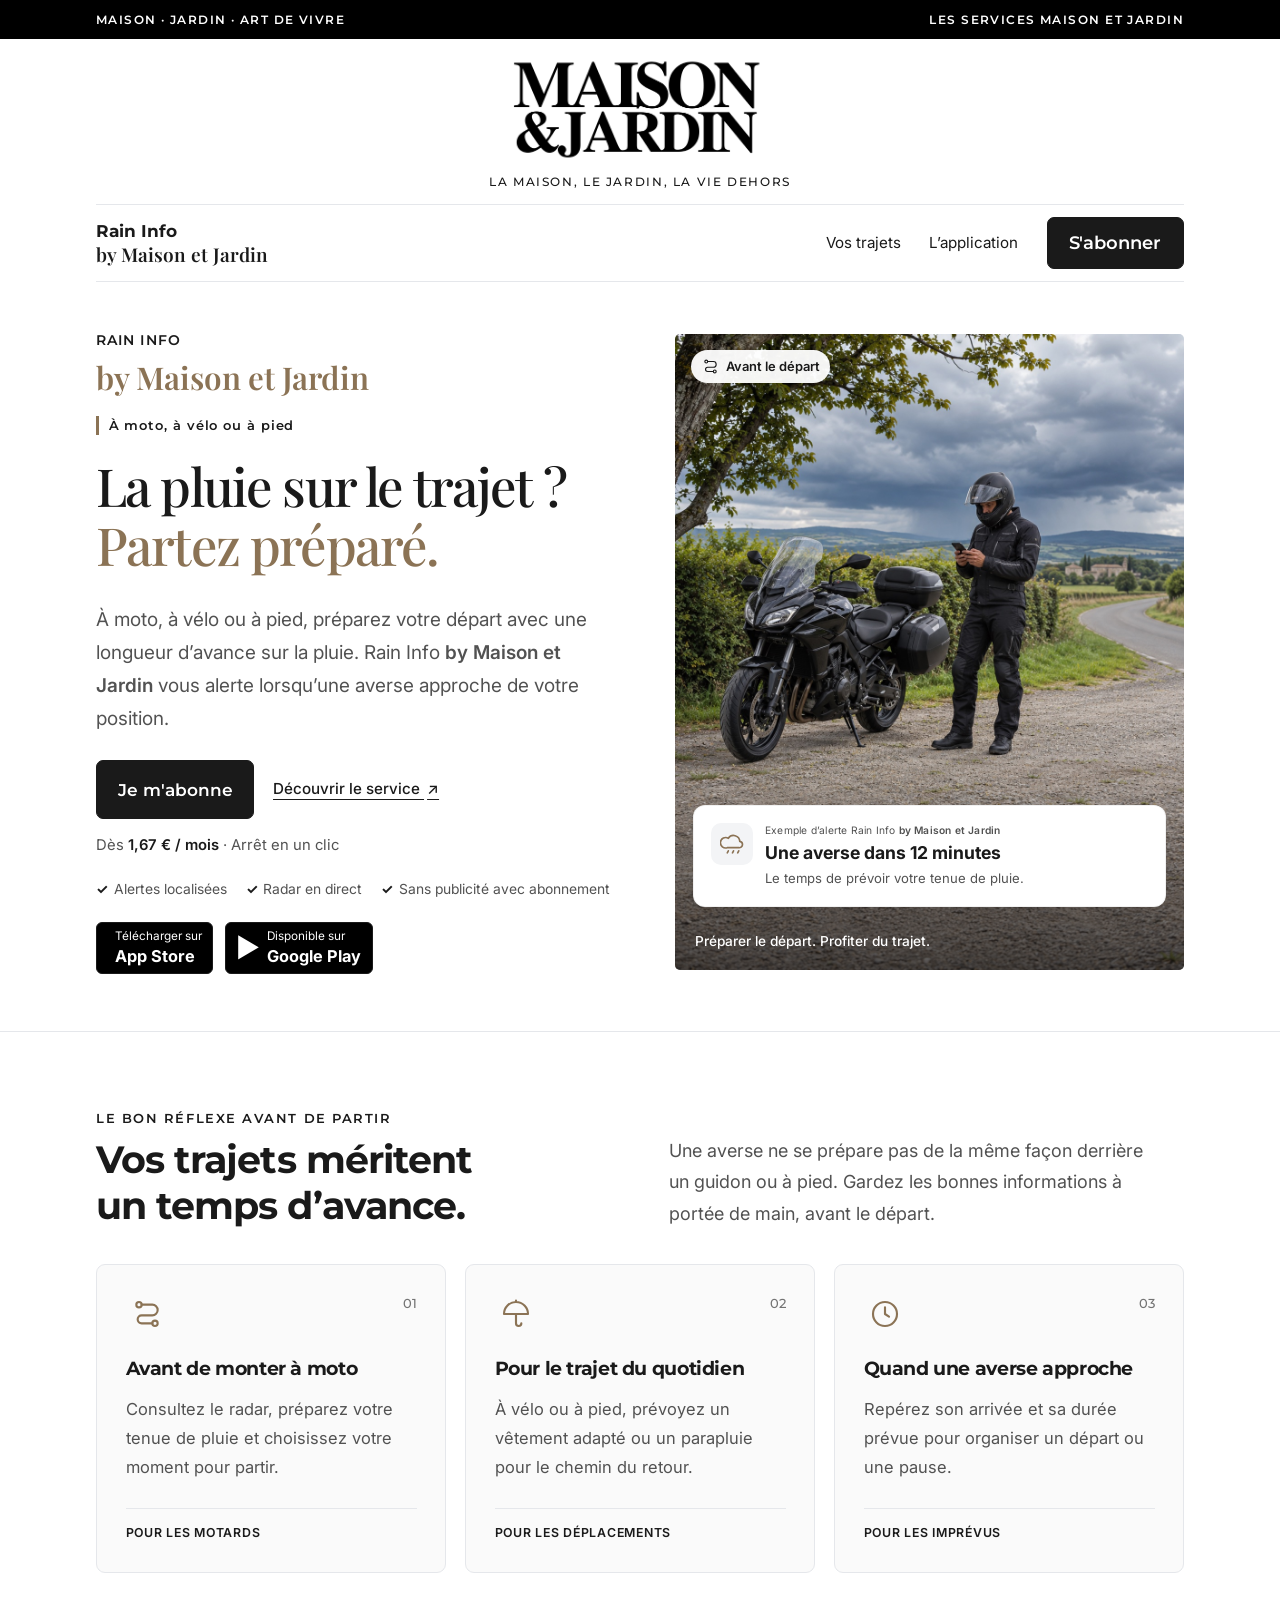
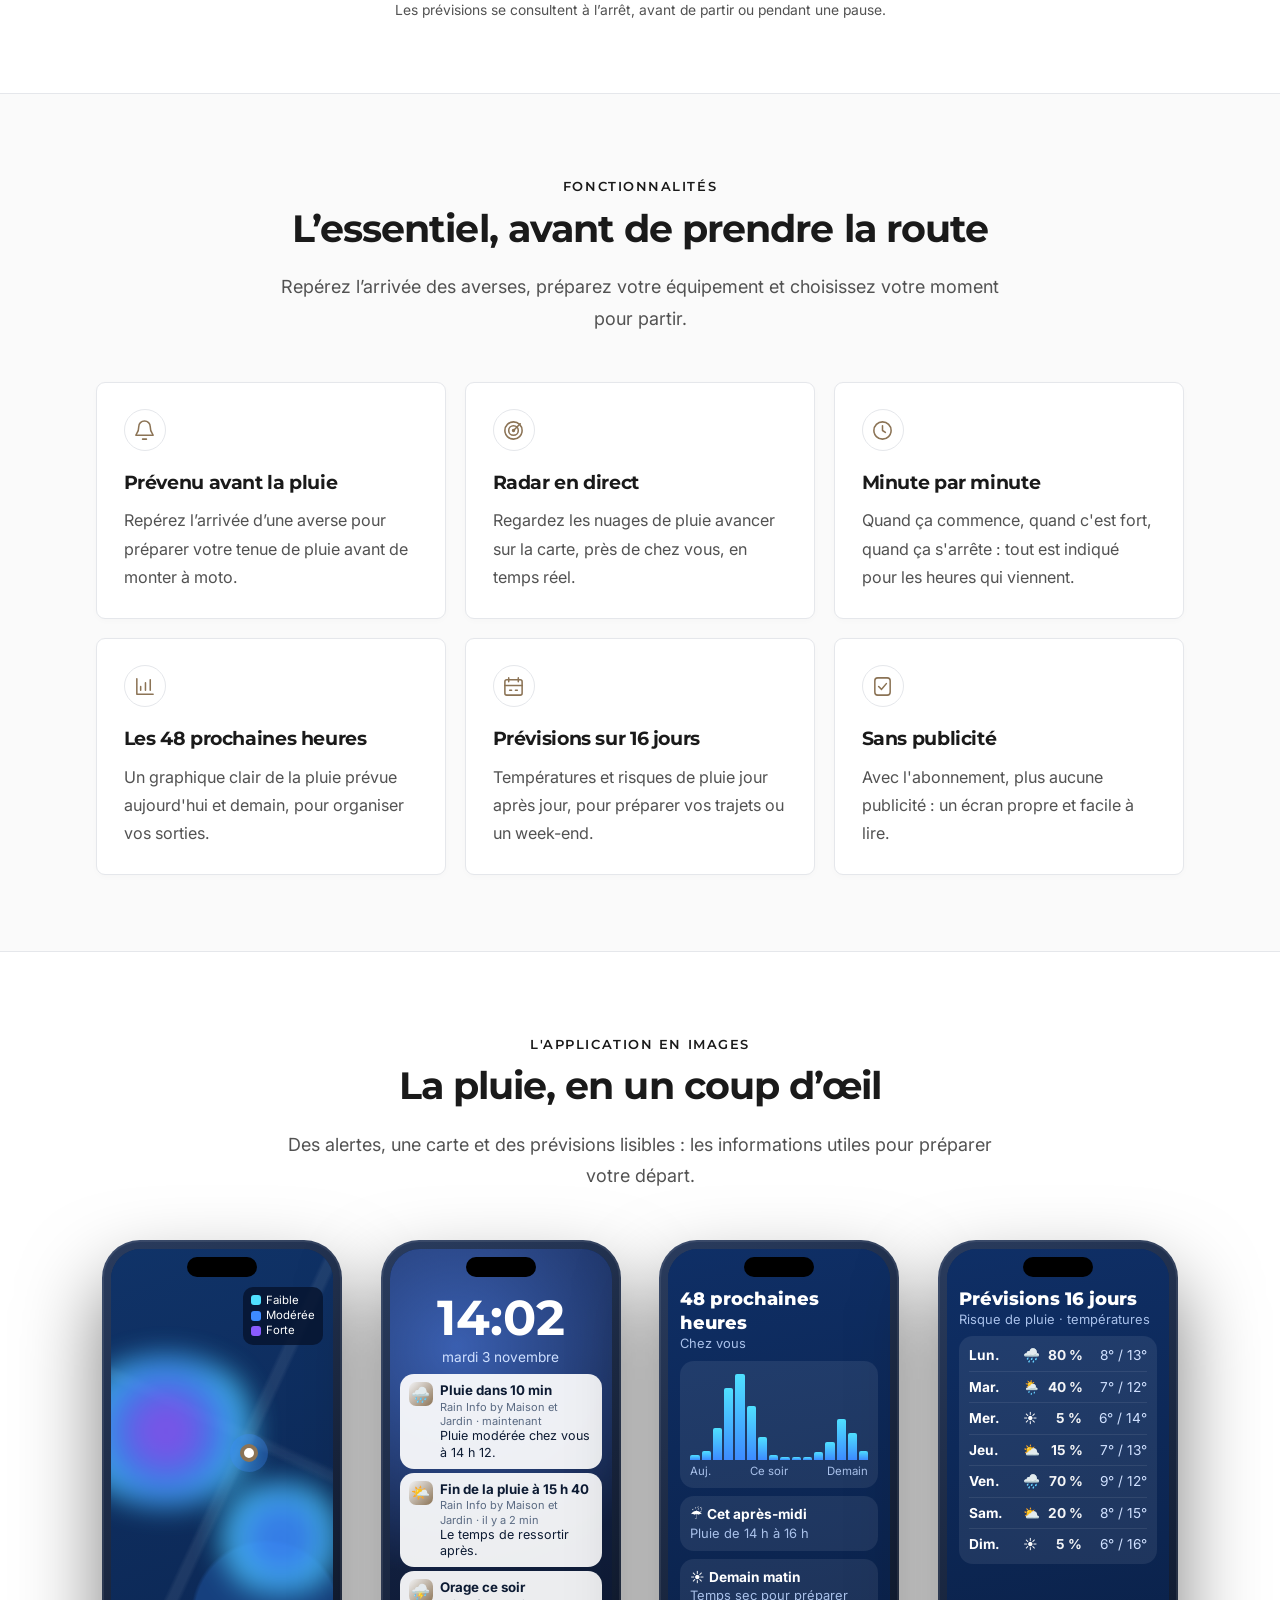
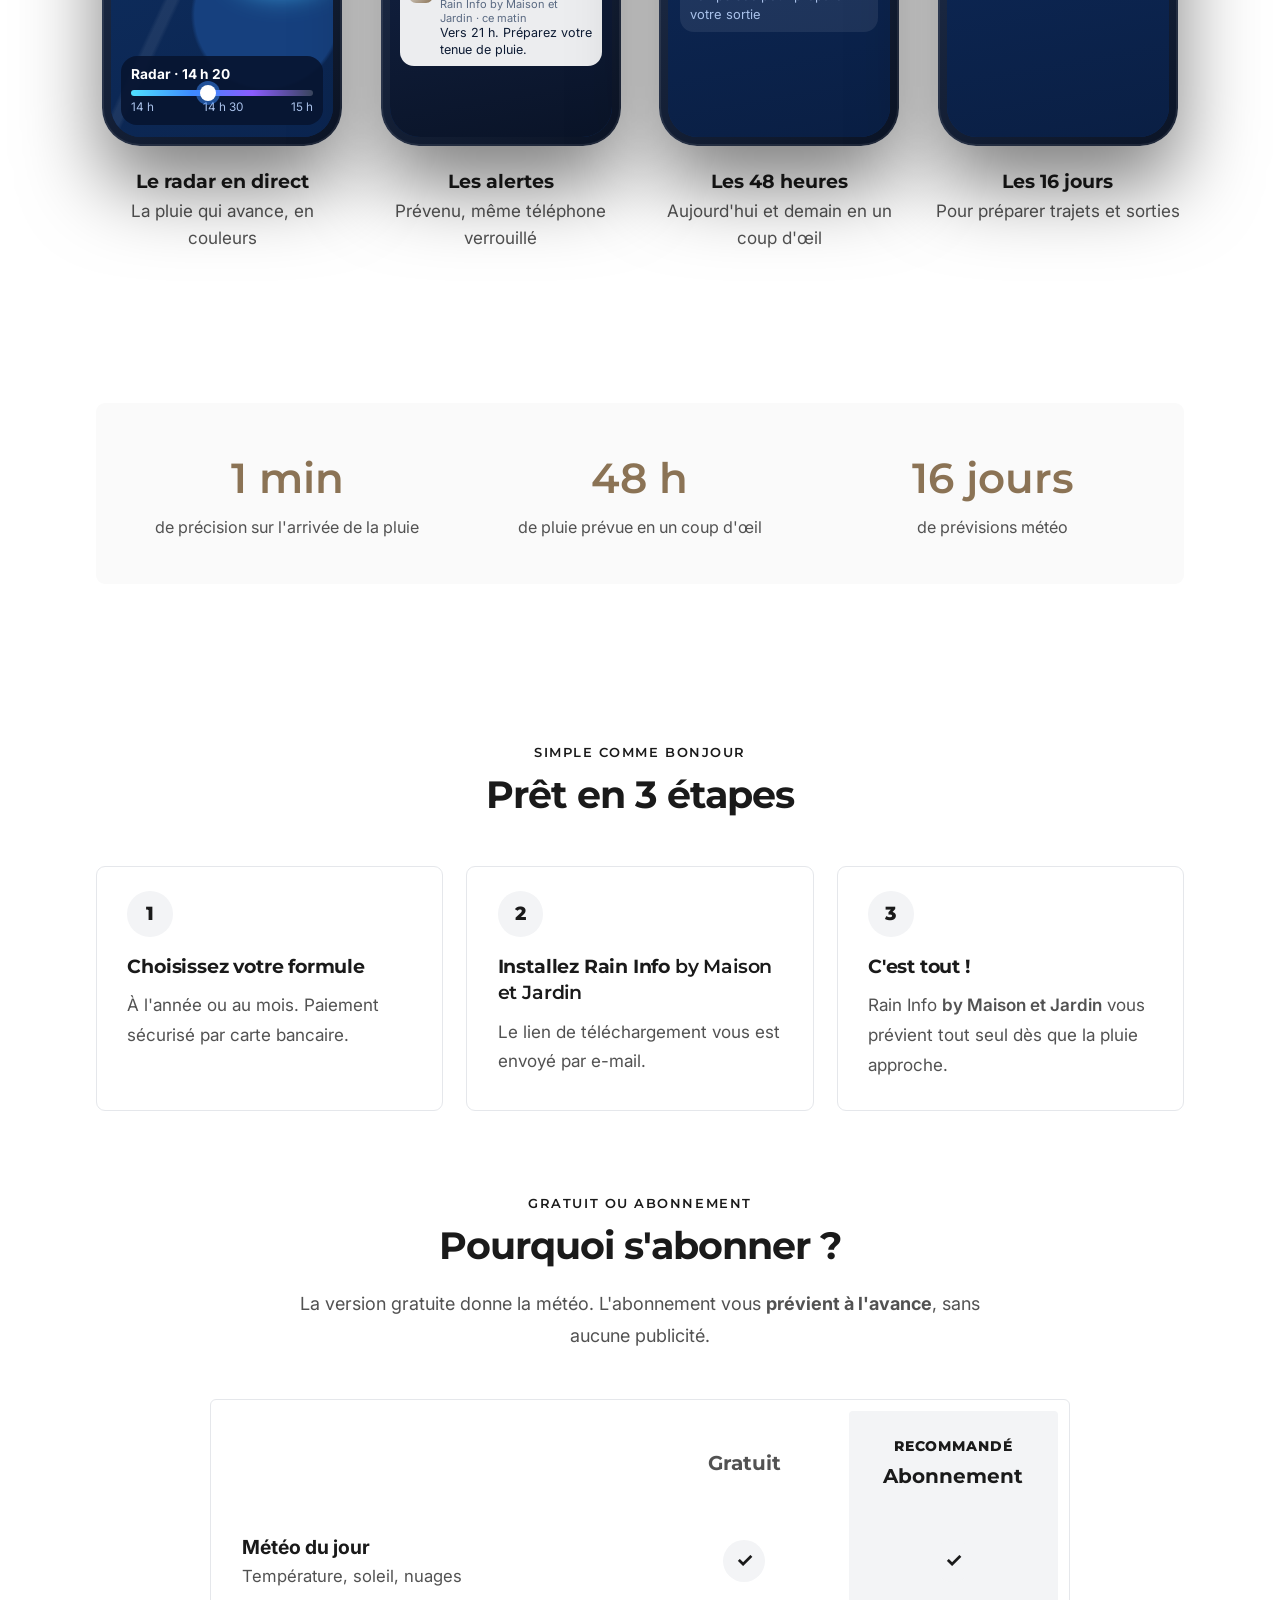
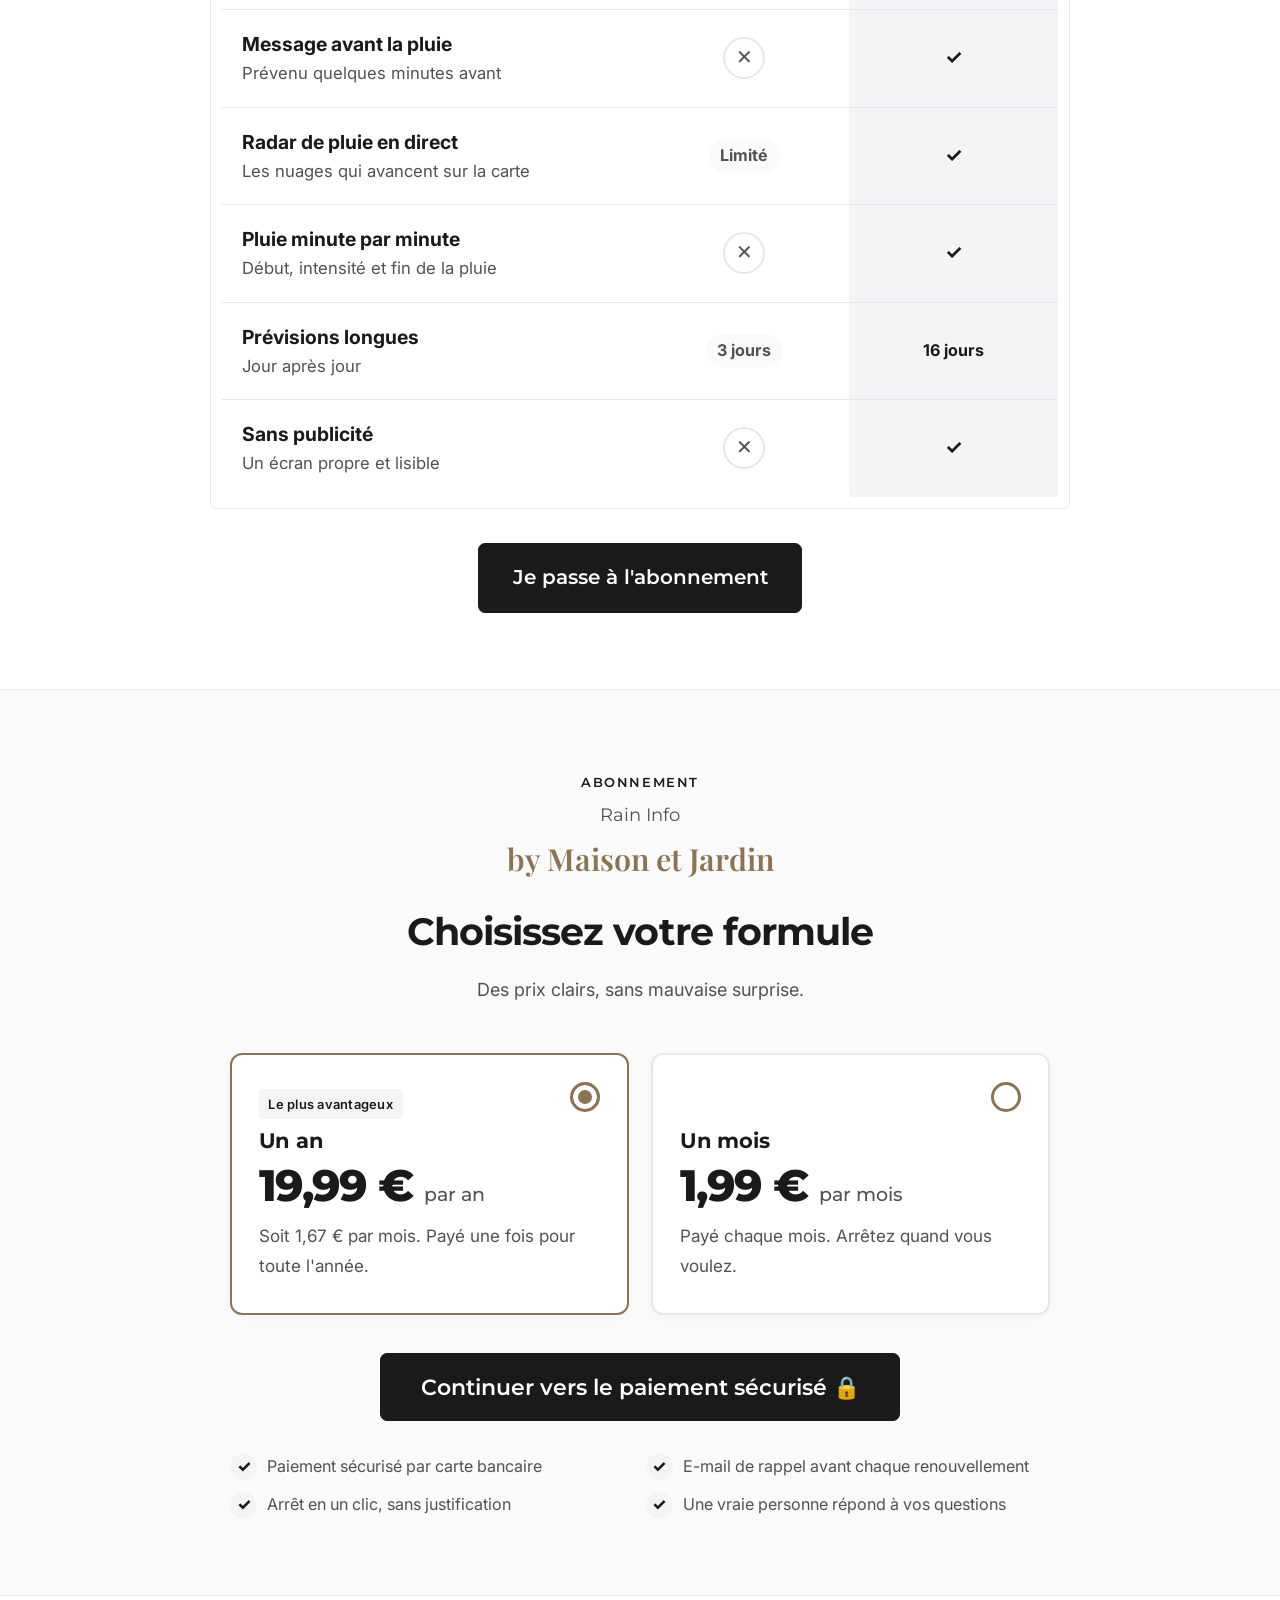
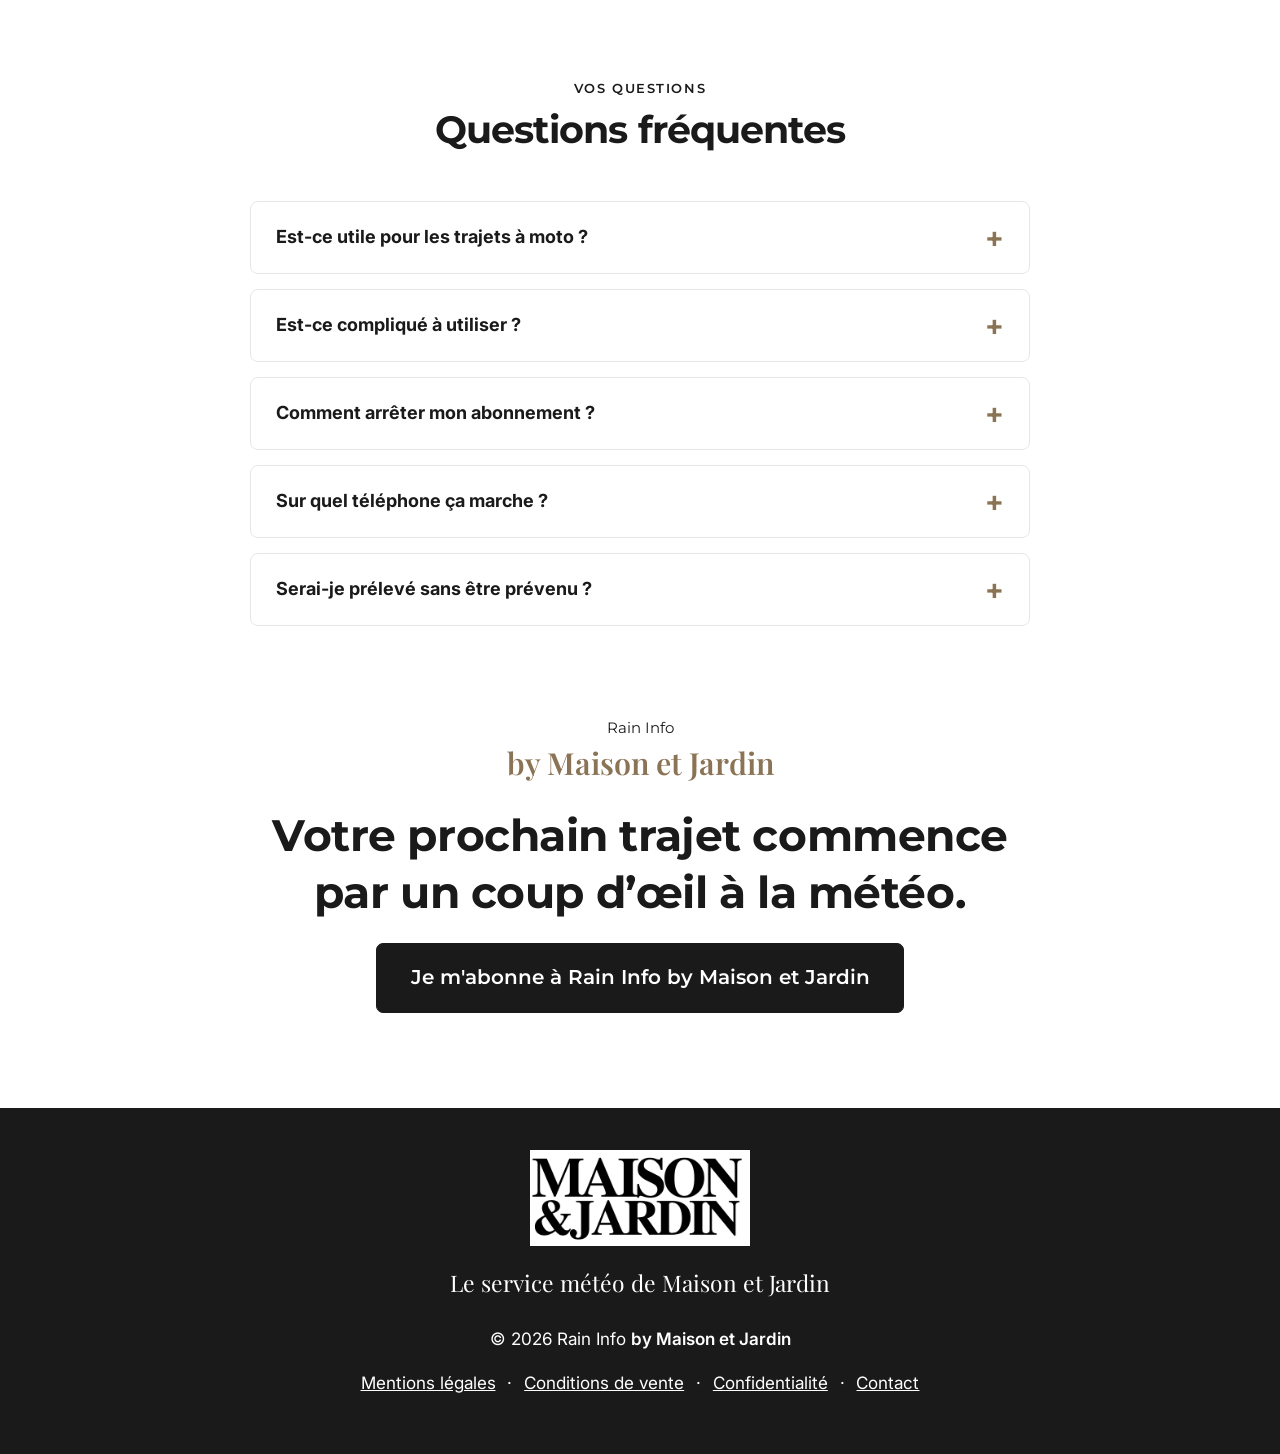
==== commit 4b4ef746: "Soigner les pages Maison et Jardin et Auto Plus autour des trajets à moto" ====
--- a/index.html
+++ b/index.html
@@ -5,7 +5,7 @@
 <meta name="viewport" content="width=device-width, initial-scale=1">
 <meta name="robots" content="noindex">
 <title>Rain Info by Maison et Jardin</title>
-<meta name="description" content="Rain Info by Maison et Jardin vous prévient avant que la pluie arrive, à la minute près, là où vous êtes.">
+<meta name="description" content="Rain Info by Maison et Jardin : anticipez la pluie avant vos trajets à moto, à vélo ou à pied. Alertes localisées, radar et prévisions pour partir préparé.">
 <meta name="theme-color" content="#ffffff">
 <meta name="color-scheme" content="light">
 <link rel="preconnect" href="https://fonts.googleapis.com">
@@ -267,8 +267,9 @@
 @media(max-width:380px){ nav.top .btn{display:none} }
 </style>
 <link rel="stylesheet" href="assets/brand.css">
+<link rel="stylesheet" href="assets/travel.css">
 </head>
-<body>
+<body class="edition-maison">
 <a class="skip" href="#contenu">Aller au contenu</a>
 
 <header class="hero">
@@ -281,7 +282,7 @@
     <nav class="top" aria-label="Navigation principale">
       <a class="service-name" href="#" aria-label="Rain Info by Maison et Jardin, accueil">Rain Info <span>by Maison et Jardin</span></a>
       <div class="service-navigation">
-        <a href="#t-fonc">Le service</a>
+        <a href="#t-trajets">Vos trajets</a>
         <a href="#t-shots">L’application</a>
         <a class="btn" href="#abonnement">S'abonner</a>
       </div>
@@ -289,56 +290,63 @@
     <div class="hero-in">
       <div class="hero-copy">
         <p class="hero-brand">Rain Info <span>by Maison et Jardin</span></p>
-        <span class="pill">☔ Alerte pluie à la minute près</span>
-        <h1>La pluie arrive ?<br><span>Vous le savez avant.</span></h1>
-        <p class="lead">Rain Info <span class="brand-by">by Maison et Jardin</span> vous envoie un message quelques minutes avant qu'il pleuve, exactement là où vous êtes.</p>
+        <span class="pill">À moto, à vélo ou à pied</span>
+        <h1>La pluie sur le trajet ?<br><span>Partez préparé.</span></h1>
+        <p class="lead">À moto, à vélo ou à pied, préparez votre départ avec une longueur d’avance sur la pluie. Rain Info <span class="brand-by">by Maison et Jardin</span> vous alerte lorsqu’une averse approche de votre position.</p>
         <div class="cta-row">
           <a class="btn" href="#abonnement">Je m'abonne</a>
-          <small>Arrêt en un clic, à tout moment</small>
+          <a class="hero-secondary" href="#t-trajets">Découvrir le service <span aria-hidden="true">↗</span></a>
         </div>
+        <p class="hero-price">Dès <strong>1,67 € / mois</strong> · Arrêt en un clic</p>
+        <ul class="hero-benefits"><li>Alertes localisées</li><li>Radar en direct</li><li>Sans publicité avec abonnement</li></ul>
         <div class="stores" aria-label="Télécharger l'application">
           <a class="store" href="#abonnement"><span aria-hidden="true" style="font-size:1.6rem"></span><span>Télécharger sur<b>App Store</b></span></a>
           <a class="store" href="#abonnement"><span aria-hidden="true" style="font-size:1.4rem">▶</span><span>Disponible sur<b>Google Play</b></span></a>
         </div>
       </div>
-
-      <div class="phone" role="img" aria-label="Écran de l'application Rain Info by Maison et Jardin : carte radar avec un nuage de pluie qui approche, notification « Pluie dans 12 minutes » et graphique de la prochaine heure.">
-        <div class="screen" aria-hidden="true">
-          <div class="notch"></div>
-          <div class="map"></div>
-          <div class="cloud c1"></div>
-          <div class="cloud c2"></div>
-          <div class="me"></div>
-          <div class="notif"><i>🌧️</i><div><b>Pluie dans 12 min</b><br>Pensez à prendre votre parapluie.</div></div>
-          <div class="sheet">
-            <b>Pluie modérée à 14 h 12</b>
-            <small>Chez vous · Fin vers 14 h 45</small>
-            <div class="chart">
-              <span style="height:4%"></span><span style="height:4%"></span><span style="height:6%"></span><span style="height:18%"></span><span style="height:42%"></span><span style="height:70%"></span><span style="height:92%"></span><span style="height:85%"></span><span style="height:60%"></span><span style="height:35%"></span><span style="height:15%"></span><span style="height:5%"></span>
-            </div>
-            <div class="chart-x"><span>Maint.</span><span>+15</span><span>+30</span><span>+45</span><span>+60 min</span></div>
-          </div>
+      <figure class="travel-visual">
+        <img class="travel-photo" src="assets/trajet-moto-averse-v1.jpg" width="1122" height="1402" alt="Un motard à l’arrêt près de sa moto consulte la météo avant de prendre une route de campagne, sous un ciel chargé." fetchpriority="high" decoding="async">
+        <div class="photo-label"><svg width="24" height="24" viewBox="0 0 24 24" fill="none" stroke="currentColor" stroke-width="1.6" stroke-linecap="round" stroke-linejoin="round" aria-hidden="true"><circle cx="6" cy="5" r="2"/><circle cx="18" cy="19" r="2"/><path d="M8 5h8a4 4 0 0 1 0 8H8a3 3 0 0 0 0 6h8"/></svg> Avant le départ</div>
+        <div class="weather-alert">
+          <span class="weather-alert-icon"><svg width="24" height="24" viewBox="0 0 24 24" fill="none" stroke="currentColor" stroke-width="1.6" stroke-linecap="round" stroke-linejoin="round" aria-hidden="true"><path d="M7 16a5 5 0 1 1 1-9 6 6 0 0 1 11 3 3 3 0 0 1-1 6H7"/><path d="m8 19-1 2m6-2-1 2m6-2-1 2"/></svg></span>
+          <div><span class="alert-eyebrow">Exemple d’alerte Rain Info <span class="brand-by">by Maison et Jardin</span></span><strong>Une averse dans 12 minutes</strong><p>Le temps de prévoir votre tenue de pluie.</p></div>
         </div>
-      </div>
+        <figcaption>Préparer le départ. Profiter du trajet.</figcaption>
+      </figure>
     </div>
   </div>
 </header>
 
 <main id="contenu">
-  <section aria-labelledby="t-fonc">
+  <section class="journey-section" aria-labelledby="t-trajets">
+    <div class="wrap">
+      <div class="journey-heading">
+        <div><span class="kicker">Le bon réflexe avant de partir</span><h2 id="t-trajets">Vos trajets méritent<br>un temps d’avance.</h2></div>
+        <p>Une averse ne se prépare pas de la même façon derrière un guidon ou à pied. Gardez les bonnes informations à portée de main, avant le départ.</p>
+      </div>
+      <div class="journey-grid">
+        <article class="journey-card"><span class="journey-index" aria-hidden="true">01</span><span class="journey-icon"><svg width="24" height="24" viewBox="0 0 24 24" fill="none" stroke="currentColor" stroke-width="1.6" stroke-linecap="round" stroke-linejoin="round" aria-hidden="true"><circle cx="6" cy="5" r="2"/><circle cx="18" cy="19" r="2"/><path d="M8 5h8a4 4 0 0 1 0 8H8a3 3 0 0 0 0 6h8"/></svg></span><h3>Avant de monter à moto</h3><p>Consultez le radar, préparez votre tenue de pluie et choisissez votre moment pour partir.</p><span class="journey-tag">Pour les motards</span></article>
+        <article class="journey-card"><span class="journey-index" aria-hidden="true">02</span><span class="journey-icon"><svg width="24" height="24" viewBox="0 0 24 24" fill="none" stroke="currentColor" stroke-width="1.6" stroke-linecap="round" stroke-linejoin="round" aria-hidden="true"><path d="M3 12a9 9 0 0 1 18 0H3m9 0v7a2 2 0 0 0 4 0M12 2v1"/></svg></span><h3>Pour le trajet du quotidien</h3><p>À vélo ou à pied, prévoyez un vêtement adapté ou un parapluie pour le chemin du retour.</p><span class="journey-tag">Pour les déplacements</span></article>
+        <article class="journey-card"><span class="journey-index" aria-hidden="true">03</span><span class="journey-icon"><svg width="24" height="24" viewBox="0 0 24 24" fill="none" stroke="currentColor" stroke-width="1.6" stroke-linecap="round" stroke-linejoin="round" aria-hidden="true"><circle cx="12" cy="12" r="9"/><path d="M12 7v5l3 2"/></svg></span><h3>Quand une averse approche</h3><p>Repérez son arrivée et sa durée prévue pour organiser un départ ou une pause.</p><span class="journey-tag">Pour les imprévus</span></article>
+      </div>
+      <p class="journey-note">Les prévisions se consultent à l’arrêt, avant de partir ou pendant une pause.</p>
+    </div>
+  </section>
+
+  <section class="features-section" aria-labelledby="t-fonc">
     <div class="wrap">
       <div class="center">
         <span class="kicker">Fonctionnalités</span>
-        <h2 id="t-fonc">Tout ce qu'il faut pour ne plus être surpris</h2>
-        <p>Pensé pour être simple : vous installez, et Rain Info <span class="brand-by">by Maison et Jardin</span> s'occupe du reste.</p>
+        <h2 id="t-fonc">L’essentiel, avant de prendre la route</h2>
+        <p>Repérez l’arrivée des averses, préparez votre équipement et choisissez votre moment pour partir.</p>
       </div>
       <div class="feat">
-        <div class="card"><div class="ico" aria-hidden="true">🔔</div><h3>Prévenu avant la pluie</h3><p>Un message arrive sur votre téléphone avant les premières gouttes. Le temps de rentrer le linge ou de prendre un parapluie.</p></div>
-        <div class="card"><div class="ico" aria-hidden="true">🗺️</div><h3>Radar en direct</h3><p>Regardez les nuages de pluie avancer sur la carte, près de chez vous, en temps réel.</p></div>
-        <div class="card"><div class="ico" aria-hidden="true">⏱️</div><h3>Minute par minute</h3><p>Quand ça commence, quand c'est fort, quand ça s'arrête : tout est indiqué pour les heures qui viennent.</p></div>
-        <div class="card"><div class="ico" aria-hidden="true">📊</div><h3>Les 48 prochaines heures</h3><p>Un graphique clair de la pluie prévue aujourd'hui et demain, pour organiser vos sorties.</p></div>
-        <div class="card"><div class="ico" aria-hidden="true">📅</div><h3>Prévisions sur 16 jours</h3><p>Températures et risques de pluie jour après jour, pour prévoir le jardin ou un week-end.</p></div>
-        <div class="card"><div class="ico" aria-hidden="true">🚫</div><h3>Sans publicité</h3><p>Avec l'abonnement, plus aucune publicité : un écran propre et facile à lire.</p></div>
+        <div class="card"><div class="ico" aria-hidden="true"><svg width="24" height="24" viewBox="0 0 24 24" fill="none" stroke="currentColor" stroke-width="1.6" stroke-linecap="round" stroke-linejoin="round" aria-hidden="true"><path d="M18 8a6 6 0 0 0-12 0c0 7-3 7-3 9h18c0-2-3-2-3-9"/><path d="M10 21h4"/></svg></div><h3>Prévenu avant la pluie</h3><p>Repérez l’arrivée d’une averse pour préparer votre tenue de pluie avant de monter à moto.</p></div>
+        <div class="card"><div class="ico" aria-hidden="true"><svg width="24" height="24" viewBox="0 0 24 24" fill="none" stroke="currentColor" stroke-width="1.6" stroke-linecap="round" stroke-linejoin="round" aria-hidden="true"><circle cx="12" cy="12" r="9"/><circle cx="12" cy="12" r="5"/><path d="m12 12 7-7"/><circle cx="12" cy="12" r="1"/></svg></div><h3>Radar en direct</h3><p>Regardez les nuages de pluie avancer sur la carte, près de chez vous, en temps réel.</p></div>
+        <div class="card"><div class="ico" aria-hidden="true"><svg width="24" height="24" viewBox="0 0 24 24" fill="none" stroke="currentColor" stroke-width="1.6" stroke-linecap="round" stroke-linejoin="round" aria-hidden="true"><circle cx="12" cy="12" r="9"/><path d="M12 7v5l3 2"/></svg></div><h3>Minute par minute</h3><p>Quand ça commence, quand c'est fort, quand ça s'arrête : tout est indiqué pour les heures qui viennent.</p></div>
+        <div class="card"><div class="ico" aria-hidden="true"><svg width="24" height="24" viewBox="0 0 24 24" fill="none" stroke="currentColor" stroke-width="1.6" stroke-linecap="round" stroke-linejoin="round" aria-hidden="true"><path d="M4 4v16h17M8 16v-4m5 4V8m5 8V5"/></svg></div><h3>Les 48 prochaines heures</h3><p>Un graphique clair de la pluie prévue aujourd'hui et demain, pour organiser vos sorties.</p></div>
+        <div class="card"><div class="ico" aria-hidden="true"><svg width="24" height="24" viewBox="0 0 24 24" fill="none" stroke="currentColor" stroke-width="1.6" stroke-linecap="round" stroke-linejoin="round" aria-hidden="true"><rect x="3" y="5" width="18" height="16" rx="2"/><path d="M7 3v4m10-4v4M3 11h18m-13 5h2m4 0h2"/></svg></div><h3>Prévisions sur 16 jours</h3><p>Températures et risques de pluie jour après jour, pour préparer vos trajets ou un week-end.</p></div>
+        <div class="card"><div class="ico" aria-hidden="true"><svg width="24" height="24" viewBox="0 0 24 24" fill="none" stroke="currentColor" stroke-width="1.6" stroke-linecap="round" stroke-linejoin="round" aria-hidden="true"><rect x="4" y="3" width="16" height="18" rx="3"/><path d="m8 12 3 3 5-6"/></svg></div><h3>Sans publicité</h3><p>Avec l'abonnement, plus aucune publicité : un écran propre et facile à lire.</p></div>
       </div>
     </div>
   </section>
@@ -347,8 +355,8 @@
     <div class="wrap">
       <div class="center">
         <span class="kicker">L'application en images</span>
-        <h2 id="t-shots">Clair, lisible, sans complication</h2>
-        <p>De gros chiffres, des couleurs simples : tout se comprend d'un coup d'œil.</p>
+        <h2 id="t-shots">La pluie, en un coup d’œil</h2>
+        <p>Des alertes, une carte et des prévisions lisibles : les informations utiles pour préparer votre départ.</p>
       </div>
       <div class="gallery">
 
@@ -373,10 +381,10 @@
               <div class="notch"></div>
               <div class="lock">
                 <div class="clock">14:02</div>
-                <div class="date">lundi 2 novembre</div>
+                <div class="date">mardi 3 novembre</div>
                 <div class="nt"><i>🌧️</i><div><b>Pluie dans 10 min</b><small>Rain Info <span class="brand-by">by Maison et Jardin</span> · maintenant</small>Pluie modérée chez vous à 14 h 12.</div></div>
                 <div class="nt"><i>🌤️</i><div><b>Fin de la pluie à 15 h 40</b><small>Rain Info <span class="brand-by">by Maison et Jardin</span> · il y a 2 min</small>Le temps de ressortir après.</div></div>
-                <div class="nt"><i>⛈️</i><div><b>Orage ce soir</b><small>Rain Info <span class="brand-by">by Maison et Jardin</span> · ce matin</small>Vers 21 h. Rentrez le salon de jardin.</div></div>
+                <div class="nt"><i>⛈️</i><div><b>Orage ce soir</b><small>Rain Info <span class="brand-by">by Maison et Jardin</span> · ce matin</small>Vers 21 h. Préparez votre tenue de pluie.</div></div>
               </div>
             </div>
           </div>
@@ -396,7 +404,7 @@
                   <div class="hlbl"><span>Auj.</span><span>Ce soir</span><span>Demain</span></div>
                 </div>
                 <div class="tile">☔ <b>Cet après-midi</b><br><span class="scr-s">Pluie de 14 h à 16 h</span></div>
-                <div class="tile">☀️ <b>Demain matin</b><br><span class="scr-s">Temps sec, idéal pour le jardin</span></div>
+                <div class="tile">☀️ <b>Demain matin</b><br><span class="scr-s">Temps sec pour préparer votre sortie</span></div>
               </div>
             </div>
           </div>
@@ -421,7 +429,7 @@
               </div>
             </div>
           </div>
-          <figcaption>Les 16 jours<span>Pour prévoir sorties et jardinage</span></figcaption>
+          <figcaption>Les 16 jours<span>Pour préparer trajets et sorties</span></figcaption>
         </figure>
 
       </div>
@@ -526,6 +534,7 @@
     <div class="wrap">
       <div class="center"><span class="kicker">Vos questions</span><h2 id="t-faq">Questions fréquentes</h2></div>
       <div class="faq">
+        <details><summary>Est-ce utile pour les trajets à moto ?</summary><p>Oui. Avant de partir, consultez les prévisions et le radar pour préparer votre tenue de pluie, choisir votre heure de départ ou prévoir une pause. Les alertes sont liées à votre position.</p></details>
         <details><summary>Est-ce compliqué à utiliser ?</summary><p>Non. Une fois installé, Rain Info <span class="brand-by">by Maison et Jardin</span> fonctionne tout seul. Vous recevez simplement un message quand la pluie approche.</p></details>
         <details><summary>Comment arrêter mon abonnement ?</summary><p>Depuis le lien reçu par e-mail, en un clic. Vous gardez l'accès jusqu'à la fin de la période déjà payée.</p></details>
         <details><summary>Sur quel téléphone ça marche ?</summary><p>Sur les iPhone et les téléphones Android récents.</p></details>
@@ -537,7 +546,7 @@
   <section class="final" style="padding-top:0">
     <div class="wrap">
       <p class="section-signature">Rain Info <strong>by Maison et Jardin</strong></p>
-      <h2>Ne vous faites plus surprendre par la pluie.</h2>
+      <h2>Votre prochain trajet commence par un coup d’œil à la météo.</h2>
       <p><a class="btn" href="#abonnement">Je m'abonne à Rain Info <span class="brand-by">by Maison et Jardin</span></a></p>
     </div>
   </section>
--- a/assets/brand.css
+++ b/assets/brand.css
@@ -1,86 +1,86 @@
 /* Maison et Jardin : le magazine donne son identité à l'ensemble du service. */
 :root{
   color-scheme:light;
-  --night:#1b1916;--night2:#363028;--sky:#776047;--sky2:#d3bda4;--cyan:#eadfce;
-  --bg:#faf9f6;--surface:#fff;--ink:#1a1a1a;--muted:#59544e;--line:#ded8cf;
-  --ok:#526443;--focus:#8b5c22;
+  --night:#1a1a1a;--night2:#1a1a1a;--sky:#8b7355;--sky2:#e5e7eb;--cyan:#f3f4f6;
+  --bg:#ffffff;--surface:#fff;--ink:#1a1a1a;--muted:#525252;--line:#e5e7eb;
+  --ok:#526443;--focus:#8b7355;
 }
 body{font-family:"Inter",system-ui,sans-serif;background:var(--bg);color:var(--ink)}
 h1,h2,h3{font-family:"Montserrat",system-ui,sans-serif;font-weight:700}
-.hero{background:#f7f5f1;color:var(--ink)}
+.hero{background:#ffffff;color:var(--ink)}
 .hero::after{display:none}
-.magazine-bar{background:#161513;color:#fff;font-family:"Montserrat",sans-serif;font-size:.63rem;font-weight:600;letter-spacing:.12em;text-transform:uppercase}
+.magazine-bar{background:#000000;color:#fff;font-family:"Montserrat",sans-serif;font-size:.63rem;font-weight:600;letter-spacing:.12em;text-transform:uppercase}
 .magazine-bar .wrap{display:flex;justify-content:space-between;gap:1rem;padding:10px 16px}
 .magazine-masthead{background:#fff;text-align:center;padding:22px 16px 18px}
 .publisher-logo{display:block;width:220px;height:96px;object-fit:cover;object-position:50% 54%;background:#fff;border:0;border-radius:0}
 .masthead-logo{width:300px;height:130px;max-width:100%;margin:0 auto}
-.magazine-masthead p{margin:12px 0 0;color:#75674f;font-family:"Montserrat",sans-serif;font-size:.61rem;font-weight:500;letter-spacing:.18em;text-transform:uppercase}
+.magazine-masthead p{margin:12px 0 0;color:#1a1a1a;font-family:"Montserrat",sans-serif;font-size:.61rem;font-weight:500;letter-spacing:.18em;text-transform:uppercase}
 nav.top,.payment-top{border-top:1px solid var(--line);border-bottom:1px solid var(--line);gap:1rem;padding:14px 0}
 .service-name{color:var(--ink);font-family:"Montserrat",sans-serif;font-size:.9rem;font-weight:700;text-decoration:none;line-height:1.35}
-.service-name span{display:block;color:#776047;font-family:"Playfair Display",Georgia,serif;font-size:1rem;font-weight:600}
+.service-name span{display:block;color:#8b7355;font-family:"Playfair Display",Georgia,serif;font-size:1rem;font-weight:600}
 .service-navigation{display:flex;align-items:center;gap:1.5rem}
 .service-navigation>a:not(.btn){color:var(--ink);text-decoration:none;font-size:.8rem}
 .service-navigation>a:not(.btn):hover{text-decoration:underline;text-underline-offset:5px}
 .hero-in{padding:3em 0 3.8em;gap:3em}
 .hero-brand{font-family:"Montserrat",sans-serif;font-size:.8rem;font-weight:600;letter-spacing:.08em;text-transform:uppercase;margin-bottom:1.5rem}
-.hero-brand span{display:block;font-family:"Playfair Display",Georgia,serif;font-size:clamp(1.45rem,3.4vw,1.9rem);font-weight:600;letter-spacing:0;text-transform:none;color:#715b40;line-height:1.25;margin-top:.15em}
+.hero-brand span{display:block;font-family:"Playfair Display",Georgia,serif;font-size:clamp(1.45rem,3.4vw,1.9rem);font-weight:600;letter-spacing:0;text-transform:none;color:#8b7355;line-height:1.25;margin-top:.15em}
 .hero h1{font-family:"Playfair Display",Georgia,serif;font-size:clamp(2.1rem,5.2vw,3.2rem);font-weight:500;line-height:1.14;letter-spacing:-.025em}
-.hero h1 span{background:none;color:#7b664c;-webkit-text-fill-color:currentColor}
-.pill{background:none;border:0;border-radius:0;padding:0;color:#6b5a43;font-family:"Montserrat",sans-serif;font-size:.73rem;font-weight:600;letter-spacing:.04em;margin-bottom:1em}
+.hero h1 span{background:none;color:#8b7355;-webkit-text-fill-color:currentColor}
+.pill{background:none;border:0;border-radius:0;padding:0;color:#1a1a1a;font-family:"Montserrat",sans-serif;font-size:.73rem;font-weight:600;letter-spacing:.04em;margin-bottom:1em}
 .hero .lead{color:var(--muted);font-size:1.1rem;max-width:38ch;line-height:1.7}
 .brand-by{display:inline;font-size:1em;font-weight:600}
-.btn{background:#1b1916;color:#fff;border:1px solid #1b1916;border-radius:3px;box-shadow:none;font-family:"Montserrat",sans-serif;font-weight:600;letter-spacing:0}
-.btn:hover{background:#715b40;border-color:#715b40;transform:none;filter:none}
+.btn{background:#1a1a1a;color:#fff;border:1px solid #1a1a1a;border-radius:3px;box-shadow:none;font-family:"Montserrat",sans-serif;font-weight:600;letter-spacing:0}
+.btn:hover{background:#8b7355;border-color:#8b7355;transform:none;filter:none}
 .btn.light{background:#fff;color:var(--ink);border-color:var(--line)}
 .cta-row small{color:var(--muted)}
-.store{border-radius:4px;border-color:#1b1916}
-.hero .phone{background:linear-gradient(145deg,#49463f,#171613);box-shadow:0 24px 50px rgba(40,33,23,.18),inset 0 0 0 2px rgba(255,255,255,.12)}
-.kicker{color:#7b664c;font-family:"Montserrat",sans-serif;font-weight:600}
+.store{border-radius:4px;border-color:#1a1a1a}
+.hero .phone{background:linear-gradient(145deg,#404040,#1a1a1a);box-shadow:0 24px 50px rgba(40,33,23,.18),inset 0 0 0 2px rgba(255,255,255,.12)}
+.kicker{color:#8b7355;font-family:"Montserrat",sans-serif;font-weight:600}
 .card{border-color:var(--line);border-radius:6px;box-shadow:none}
-.card .ico{border-radius:4px;background:#eee8de}
-.shots{background:#f0ede7}
+.card .ico{border-radius:4px;background:#f3f4f6}
+.shots{background:#fafafa}
 .band{background:#fff;border:1px solid var(--line);border-radius:0;color:var(--ink)}
-.band b{background:none;color:#7b664c;-webkit-text-fill-color:currentColor;font-family:"Montserrat",sans-serif;font-weight:600}
+.band b{background:none;color:#8b7355;-webkit-text-fill-color:currentColor;font-family:"Montserrat",sans-serif;font-weight:600}
 .band span{color:var(--muted)}
-.step::before{background:#e8dfd1;color:var(--ink)}
+.step::before{background:#f3f4f6;color:var(--ink)}
 .cmp-wrap{border-radius:6px;box-shadow:none}
-table.cmp .pro{background:#f0ebe2}
+table.cmp .pro{background:#f3f4f6}
 table.cmp thead th.pro{border-radius:4px 4px 0 0}
 table.cmp tbody tr:last-child td.pro{border-radius:0 0 4px 4px}
-.mk.y,.incl li::before{background:#e8dfd1;color:#30271c;box-shadow:none}
-.lim{background:#f0ede7;color:var(--muted)}
-#abonnement{background:#eee9e1;color:var(--ink)}
+.mk.y,.incl li::before{background:#f3f4f6;color:#1a1a1a;box-shadow:none}
+.lim{background:#fafafa;color:var(--muted)}
+#abonnement{background:#fafafa;color:var(--ink)}
 #abonnement .center p,.plan p,.price small{color:var(--muted)}
 .section-signature{font-family:"Montserrat",sans-serif;font-size:.8rem;line-height:1.5;margin-bottom:1.2rem}
-.section-signature strong{display:block;color:#715b40;font-family:"Playfair Display",Georgia,serif;font-size:1.6rem;font-weight:600}
-#abonnement .section-signature strong{color:#715b40}
+.section-signature strong{display:block;color:#8b7355;font-family:"Playfair Display",Georgia,serif;font-size:1.6rem;font-weight:600}
+#abonnement .section-signature strong{color:#8b7355}
 .plan{background:#fff;border:2px solid var(--line);border-radius:6px}
-.plan:has(input:checked){border-color:#7b664c;background:#faf7f1}
-#pay-form .plan .check{border-color:#b4a58f}
-#pay-form .plan:has(input:checked) .check{border-color:#7b664c;background:#7b664c;box-shadow:inset 0 0 0 5px #fff}
-.badge,.plan .tag{background:#e8dfd1;color:#3e3324;border-radius:2px;font-weight:600}
+.plan:has(input:checked){border-color:#8b7355;background:#ffffff}
+#pay-form .plan .check{border-color:#8b7355}
+#pay-form .plan:has(input:checked) .check{border-color:#8b7355;background:#8b7355;box-shadow:inset 0 0 0 5px #fff}
+.badge,.plan .tag{background:#f3f4f6;color:#1a1a1a;border-radius:2px;font-weight:600}
 .reassure li{color:var(--muted)}
-.reassure li::before{background:#e3dacb;color:#5d4a32}
+.reassure li::before{background:#f3f4f6;color:#1a1a1a}
 details{border-radius:4px}
 .lock{gap:4px}
 .lock .date{margin-bottom:4px}
 .lock .nt .brand-by{display:inline;font-size:inherit;font-weight:400}
 .final .btn{display:inline-block;max-width:100%;text-align:center}
-footer{background:#1b1916;border-color:#1b1916;color:#eee7dd}
-footer a{color:#eee7dd}
+footer{background:#1a1a1a;border-color:#1a1a1a;color:#ffffff}
+footer a{color:#ffffff}
 .footer-publisher{margin:0 auto 1rem}
-.footer-signature{font-family:"Playfair Display",Georgia,serif;font-size:1.2rem;color:#e6d8c3}
+.footer-signature{font-family:"Playfair Display",Georgia,serif;font-size:1.2rem;color:#ffffff}
 header.payment-header{background:#fff;color:var(--ink)}
 .payment-header .magazine-bar .wrap{padding:10px 16px}
 .payment-header .payment-top{padding:14px 16px;flex-wrap:wrap}
-.secure{color:#6b5a43}
-.payment-header~main h1 .brand-by{display:block;color:#715b40;font-family:"Playfair Display",Georgia,serif;font-weight:600;margin-top:.3em;font-size:.9em}
-.steps li[aria-current] b{background:#1b1916;color:#fff}
-.plan .tag{background:#e8dfd1}
+.secure{color:#1a1a1a}
+.payment-header~main h1 .brand-by{display:block;color:#8b7355;font-family:"Playfair Display",Georgia,serif;font-weight:600;margin-top:.3em;font-size:.9em}
+.steps li[aria-current] b{background:#1a1a1a;color:#fff}
+.plan .tag{background:#f3f4f6}
 input[type=text],input[type=email]{background:#fff;border-color:var(--line);border-radius:4px}
 input[type=text]:focus,input[type=email]:focus{border-color:#8b7355;box-shadow:0 0 0 3px rgba(139,115,85,.18)}
 input[aria-invalid=true]{border-color:var(--err)}
-#msg{background:#f0ebe2;border-color:#8b7355;border-radius:4px}
+#msg{background:#f3f4f6;border-color:#8b7355;border-radius:4px}
 @media(min-width:880px){.hero-in{grid-template-columns:1.15fr .85fr}}
 @media(max-width:879px){
   .hero-in{text-align:left;padding:2em 0 3em;gap:2em}
@@ -89,8 +89,8 @@
   .cta-row .btn{max-width:none}
   .cta-row small{text-align:center}
   .card,.band{border-radius:6px}
-  .sticky-cta{background:rgba(27,25,22,.97);box-shadow:0 -3px 15px rgba(0,0,0,.1)}
-  .sticky-cta .btn{background:#eadfce;color:#30271c;border-color:#eadfce}
+  .sticky-cta{background:rgba(26,26,26,.97);box-shadow:0 -3px 15px rgba(0,0,0,.1)}
+  .sticky-cta .btn{background:#f3f4f6;color:#1a1a1a;border-color:#f3f4f6}
 }
 @media(max-width:620px){
   .magazine-bar .wrap{justify-content:center;text-align:center;font-size:.58rem}
@@ -114,3 +114,11 @@
   .band b{font-size:1.3rem}
   .hero-brand span{font-size:1.35rem}
 }
+
+/* Le brun de référence reste réservé aux grands accents et aux bordures. */
+.kicker,table.cmp thead th.pro em,.back{color:#1a1a1a}
+.payment-header~main .back{color:#1a1a1a!important}
+
+/* Petits libellés et boutons : noir sur blanc pour conserver la lisibilité. */
+.service-name span{color:#1a1a1a}
+.btn:hover{background:#1a1a1a;border-color:#8b7355}
--- a/assets/travel.css
+++ b/assets/travel.css
@@ -0,0 +1,155 @@
+/* Présentation éditoriale des trajets. Les couleurs viennent de brand.css. */
+.magazine-masthead{padding:14px 16px 12px}
+.masthead-logo{width:258px;height:112px}
+.magazine-masthead p{margin-top:8px;letter-spacing:.14em}
+.edition-auto .magazine-masthead{display:flex;align-items:center;justify-content:center;gap:1.4rem;padding:10px 16px}
+.edition-auto .masthead-logo{width:98px;height:98px;margin:0}
+.edition-auto .magazine-masthead p{margin:0;padding-left:1.4rem;border-left:1px solid var(--line);max-width:30ch;text-align:left;line-height:1.7}
+nav.top,.payment-header .payment-top{padding-top:12px;padding-bottom:12px}
+.hero-in{grid-template-columns:1.02fr .98fr;gap:2.6rem;padding:2.5rem 0 3rem;align-items:center}
+.hero-copy{min-width:0}
+.hero-brand{margin-bottom:1rem;font-size:.72rem}
+.hero-brand span{font-size:1.65rem;margin-top:.2em}
+.pill{display:block;border-left:3px solid var(--sky);padding-left:.75em;line-height:1.5;font-size:.68rem;letter-spacing:.07em;margin-bottom:1.1rem}
+.hero h1{font-size:clamp(2rem,4.1vw,3rem);line-height:1.12;letter-spacing:-.035em;margin-bottom:.55em}
+.edition-auto .hero h1{font-size:clamp(2rem,3.6vw,2.65rem)}
+.hero .lead{font-size:1rem;line-height:1.75;max-width:41ch;margin-bottom:0}
+.cta-row{margin-top:1.3rem;gap:1rem}
+.btn{border-radius:7px;font-weight:600;min-height:56px}
+.cta-row .btn{padding:.85em 1.2em;font-size:.9rem}
+.hero-secondary{color:var(--ink);font-size:.8rem;font-weight:500;text-decoration:underline;text-underline-offset:5px;white-space:nowrap}
+.hero-secondary span{margin-left:.2em}
+.hero-price{color:var(--muted);font-size:.78rem;margin:.8rem 0 0}
+.hero-price strong{color:var(--ink);font-weight:600}
+.hero-benefits{display:flex;flex-wrap:wrap;gap:.4rem 1rem;list-style:none;padding:0;margin:1.1rem 0 0;font-size:.73rem;line-height:1.5;color:var(--muted)}
+.hero-benefits li{display:flex;gap:.4em;align-items:baseline}
+.hero-benefits li::before{content:"✓";font-weight:700;color:var(--ink)}
+.stores{margin-top:1.2rem;gap:.6rem}
+.store{font-size:.62rem;padding:.5em .9em;border-radius:6px;line-height:1.35}
+.store b{font-size:.86rem}
+.travel-visual{position:relative;margin:0;min-width:0;aspect-ratio:4/5;overflow:hidden;border-radius:5px;background:#f3f4f6;isolation:isolate}
+.travel-photo{display:block;width:100%;height:100%;object-fit:cover;object-position:50% 44%}
+.travel-visual::after{content:"";position:absolute;inset:65% 0 0;background:linear-gradient(transparent,rgba(0,0,0,.6));pointer-events:none;z-index:0}
+.photo-label{position:absolute;top:16px;left:16px;display:flex;align-items:center;gap:.5em;background:rgba(255,255,255,.95);color:#1a1a1a;border-radius:30px;padding:.5em .85em;font-size:.68rem;font-weight:600;z-index:1}
+.photo-label svg{width:17px;height:17px}
+.weather-alert{position:absolute;left:18px;right:18px;bottom:63px;display:grid;grid-template-columns:42px 1fr;align-items:start;gap:12px;padding:17px;background:#fff;border:1px solid rgba(0,0,0,.06);border-radius:12px;box-shadow:0 12px 32px rgba(0,0,0,.15);z-index:1}
+.weather-alert-icon{display:grid;place-items:center;width:42px;height:42px;border-radius:10px;background:#f3f4f6;color:var(--sky)}
+.weather-alert-icon svg{width:25px;height:25px}
+.alert-eyebrow{display:block;font-size:.54rem;line-height:1.5;letter-spacing:.02em;color:#525252;margin-bottom:.35em}
+.weather-alert strong{display:block;color:#1a1a1a;font-size:.93rem;font-weight:700;line-height:1.3}
+.weather-alert p{font-size:.69rem;line-height:1.5;color:#525252;margin:.35em 0 0}
+.travel-visual figcaption{position:absolute;bottom:18px;left:20px;right:20px;color:#fff;font-size:.72rem;font-weight:500;z-index:1;line-height:1.5}
+.journey-section{border-top:1px solid var(--line);padding:3.7rem 0}
+.journey-heading{display:grid;grid-template-columns:1fr 1fr;align-items:end;gap:3rem;margin-bottom:1.8rem}
+.journey-heading h2{font-size:clamp(1.6rem,3vw,2rem);line-height:1.22;letter-spacing:-.025em;margin-bottom:0}
+.journey-heading>p{font-size:.95rem;line-height:1.75;color:var(--muted);margin:0;max-width:45ch}
+.journey-grid{display:grid;grid-template-columns:repeat(3,minmax(0,1fr));gap:1rem}
+.journey-card{position:relative;background:#fafafa;border:1px solid var(--line);border-radius:9px;padding:1.5rem;display:flex;flex-direction:column;align-items:start}
+.journey-icon{display:grid;place-items:center;width:42px;height:42px;margin-bottom:1.1rem;color:var(--sky)}
+.journey-icon svg{width:32px;height:32px}
+.journey-index{position:absolute;top:1.5rem;right:1.5rem;font-family:"Montserrat",sans-serif;font-size:.7rem;font-weight:500;color:#737373}
+.journey-card h3{font-size:1rem;line-height:1.4;letter-spacing:-.02em;margin-bottom:.65em}
+.journey-card p{font-size:.87rem;color:var(--muted);line-height:1.75;margin-bottom:1.4rem}
+.journey-tag{margin-top:auto;padding-top:.75rem;border-top:1px solid var(--line);width:100%;font-size:.65rem;font-weight:600;letter-spacing:.06em;text-transform:uppercase;color:var(--ink)}
+.journey-note{font-size:.73rem;color:var(--muted);line-height:1.7;text-align:center;max-width:64ch;margin:1.4rem auto 0}
+.features-section{background:#fafafa;border-top:1px solid var(--line);border-bottom:1px solid var(--line)}
+.kicker{font-size:.68rem;letter-spacing:.12em;font-weight:600}
+.center h2{font-size:clamp(1.5rem,3vw,2rem);line-height:1.25;letter-spacing:-.025em}
+.center p{font-size:.95rem;line-height:1.75}
+.feat{gap:1rem}
+.feat .card{border-radius:9px;padding:1.4rem;box-shadow:0 2px 7px rgba(0,0,0,.02)}
+.feat .card .ico{width:42px;height:42px;border:1px solid var(--line);background:#fff;border-radius:50%;color:var(--sky);margin-bottom:1rem}
+.feat .card .ico svg{width:23px;height:23px}
+.feat .card h3{font-size:1rem;line-height:1.4;letter-spacing:-.02em}
+.feat .card p{font-size:.85rem;line-height:1.75}
+.shots{background:#fff}
+.band{border:0;border-radius:9px;background:#fafafa;padding:2.2rem 1.6rem}
+.band b{font-size:2.2rem}
+.band span{font-size:.85rem}
+.step.card{border-radius:9px;box-shadow:none}
+.step.card h3{font-size:1rem;line-height:1.4}
+.step.card p{font-size:.9rem;line-height:1.75}
+#abonnement{border-top:1px solid var(--line);border-bottom:1px solid var(--line)}
+#pay-form .plan{border-radius:12px;padding:1.7rem 1.4rem;box-shadow:0 4px 15px rgba(0,0,0,.025)}
+#pay-form .plan h3{font-size:1.1rem}
+#pay-form .plan p{font-size:.9rem;line-height:1.75}
+.badge{border-radius:4px;font-size:.68rem;letter-spacing:.02em;padding:.35em .75em}
+.price{font-size:2.3rem;letter-spacing:-.035em}
+.price small{letter-spacing:0}
+.reassure{font-size:.85rem}
+details{border-radius:8px}
+summary{font-size:.95rem}
+.faq details p{font-size:.9rem;line-height:1.75}
+.final h2{max-width:25ch;margin-left:auto;margin-right:auto;line-height:1.3}
+.payment-header~main{padding-top:1.8rem}
+.payment-header~main .card{border-radius:10px;box-shadow:0 3px 16px rgba(0,0,0,.025)}
+.payment-header~main .sum{border-top:3px solid var(--sky)}
+@media(max-width:1020px) and (min-width:880px){
+ .hero-in{gap:1.8rem}
+ .hero h1{font-size:2.35rem}
+ .weather-alert{left:12px;right:12px;gap:8px;padding:13px;grid-template-columns:34px 1fr}
+ .weather-alert-icon{width:34px;height:34px}
+}
+@media(max-width:879px){
+ .hero-in{display:flex;flex-direction:column;align-items:stretch;padding:1.8rem 0 2.4rem;gap:1rem}
+ .hero-copy{display:contents}
+ .hero .hero-brand{order:0;margin-bottom:.25rem}
+ .hero .pill{order:1;margin-bottom:0}
+ .hero h1{order:2;margin-bottom:0}
+ .hero .travel-visual{order:3;align-self:center;margin:.3rem 0 .6rem}
+ .hero .lead{order:4;margin:.3rem 0 .2rem}
+ .hero .cta-row{order:5;margin-top:.4rem}
+ .hero .hero-price{order:6;margin-top:0}
+ .hero .hero-benefits{order:7;margin-top:0}
+ .hero .stores{order:8;margin-top:.2rem}
+ .hero h1{font-size:clamp(2rem,7.3vw,2.7rem)}
+ .hero .lead{max-width:48ch;font-size:1rem}
+ .hero-brand span{font-size:1.5rem}
+ .cta-row{display:flex;flex-direction:row;align-items:center;flex-wrap:wrap;gap:.9rem}
+ .cta-row .btn{width:auto;max-width:none}
+ .travel-visual{max-width:540px;width:100%;aspect-ratio:auto;overflow:visible;background:none}
+ .travel-photo{height:clamp(220px,70vw,340px);object-position:50% 47%;border-radius:5px}
+ .travel-visual::after{display:none}
+ .weather-alert{position:relative;left:auto;right:auto;bottom:auto;margin:-1.3rem 12px 0}
+ .travel-visual figcaption{position:static;color:var(--muted);font-size:.69rem;margin:.7rem 12px 0}
+ .journey-section{padding:2.6rem 0}
+ .journey-heading{grid-template-columns:1fr;gap:1rem;margin-bottom:1.4rem}
+ .journey-heading>p{max-width:52ch}
+ .journey-grid{grid-template-columns:1fr;gap:.75rem}
+ .journey-card{padding:1.3rem}
+ .journey-icon{margin-bottom:.7rem}
+ .journey-card p{margin-bottom:1rem;max-width:52ch}
+ .feat .card .ico{margin-bottom:0}
+ .band{padding:1.7rem 1rem}
+ .band b{font-size:1.6rem}
+ .step.card{padding-top:1.3rem}
+}
+@media(max-width:620px){
+ .magazine-masthead{padding:10px 16px}
+ .masthead-logo{width:222px;height:96px}
+ .magazine-masthead p{font-size:.5rem;letter-spacing:.09em;margin-top:6px}
+ .edition-auto .masthead-logo{width:84px;height:84px}
+ .edition-auto .magazine-masthead{gap:.6rem}
+ .edition-auto .magazine-masthead p{padding-left:.8rem;max-width:25ch;font-size:.5rem}
+ .hero-brand{margin-bottom:.85rem}
+ .hero-brand span{font-size:1.4rem}
+ .hero h1{font-size:2.1rem}
+ .edition-auto .hero h1{font-size:1.95rem}
+ .hero .lead{font-size:.97rem}
+ .cta-row .btn{width:100%;font-size:.92rem}
+ .hero-secondary{font-size:.76rem}
+ .hero-price{font-size:.75rem}
+ .hero-benefits{font-size:.7rem;gap:.35rem .7rem;margin-top:.9rem}
+ .stores{margin-top:1rem;justify-content:flex-start}
+ .photo-label{top:12px;left:12px;font-size:.62rem}
+ .weather-alert{left:auto;right:auto;bottom:auto;padding:13px;gap:10px;grid-template-columns:34px 1fr}
+ .weather-alert-icon{width:34px;height:34px;border-radius:8px}
+ .weather-alert strong{font-size:.84rem}
+ .weather-alert p{font-size:.66rem}
+ .alert-eyebrow{font-size:.51rem}
+ .travel-visual figcaption{font-size:.64rem;left:15px;bottom:16px}
+ .journey-note{font-size:.69rem}
+ .band b{font-size:1.3rem}
+ .band span{font-size:.73rem}
+ #pay-form .plan{padding:1.4rem 1.15rem}
+}
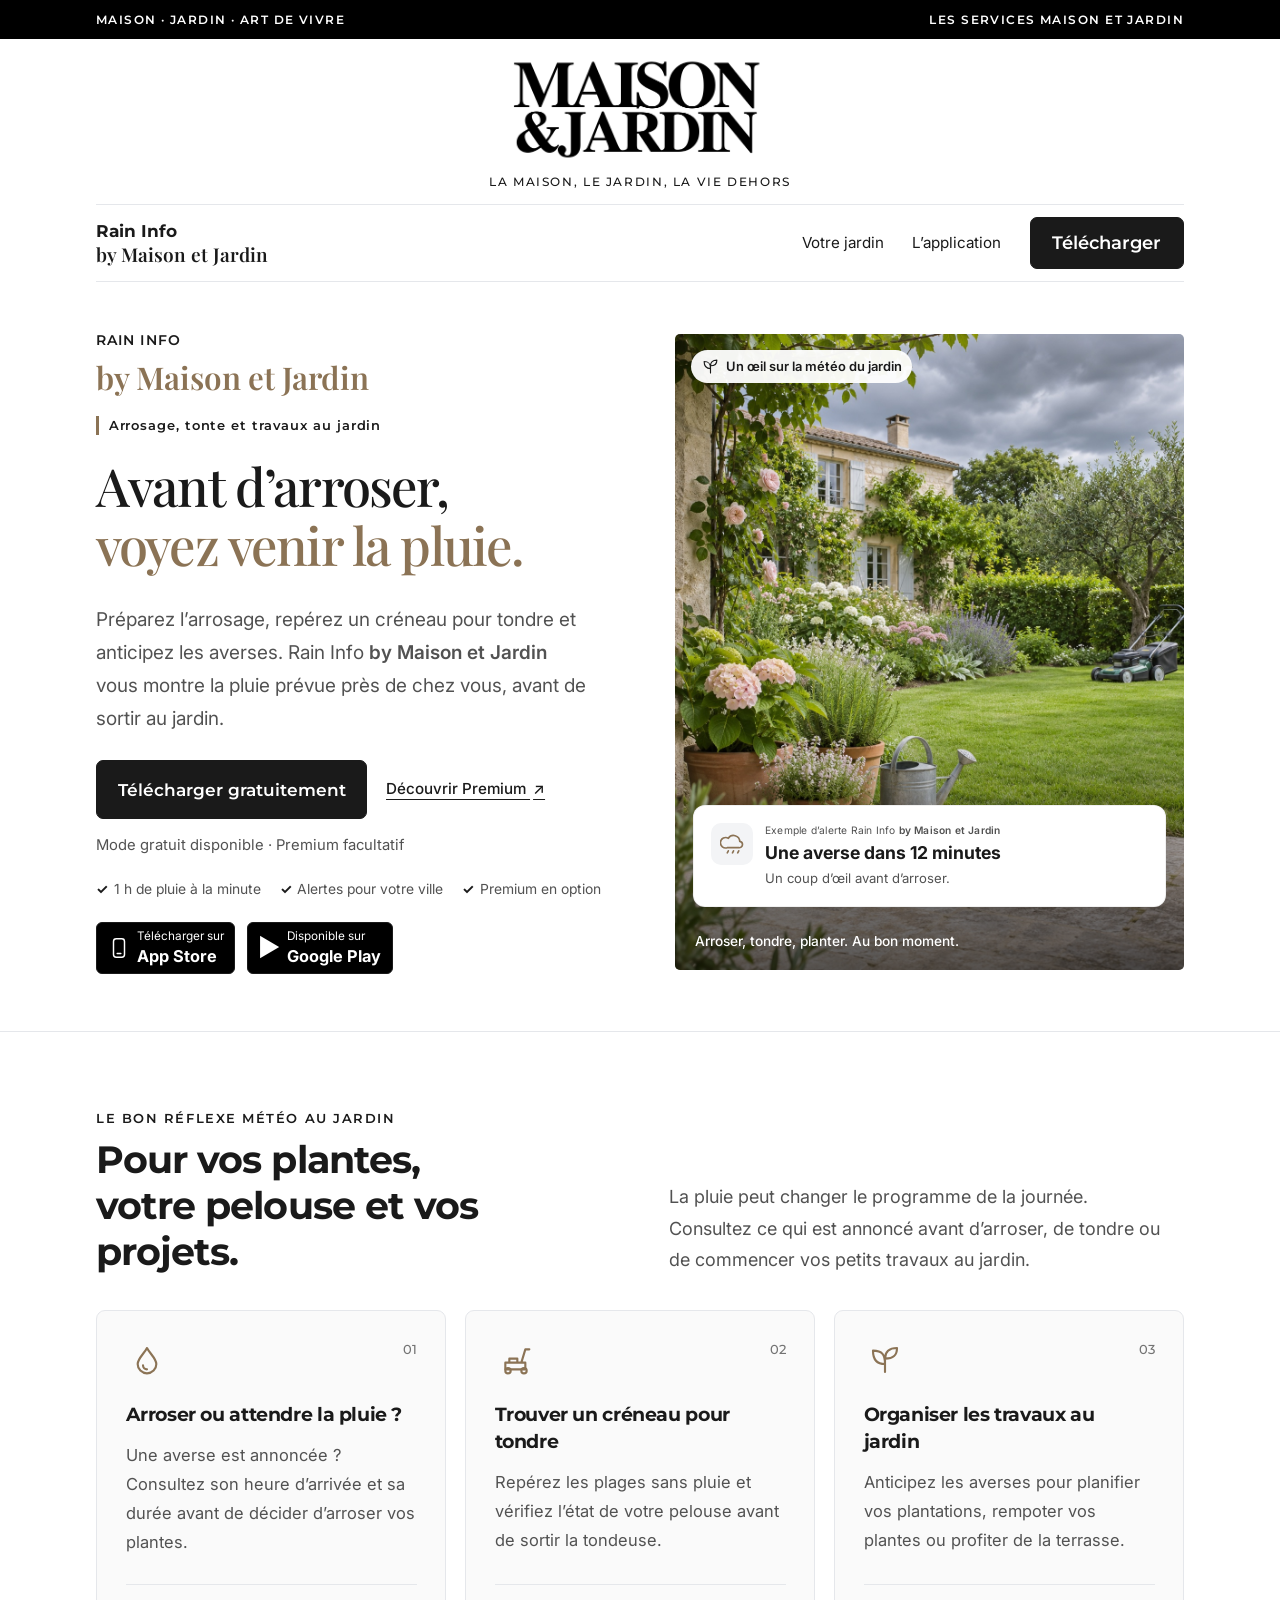
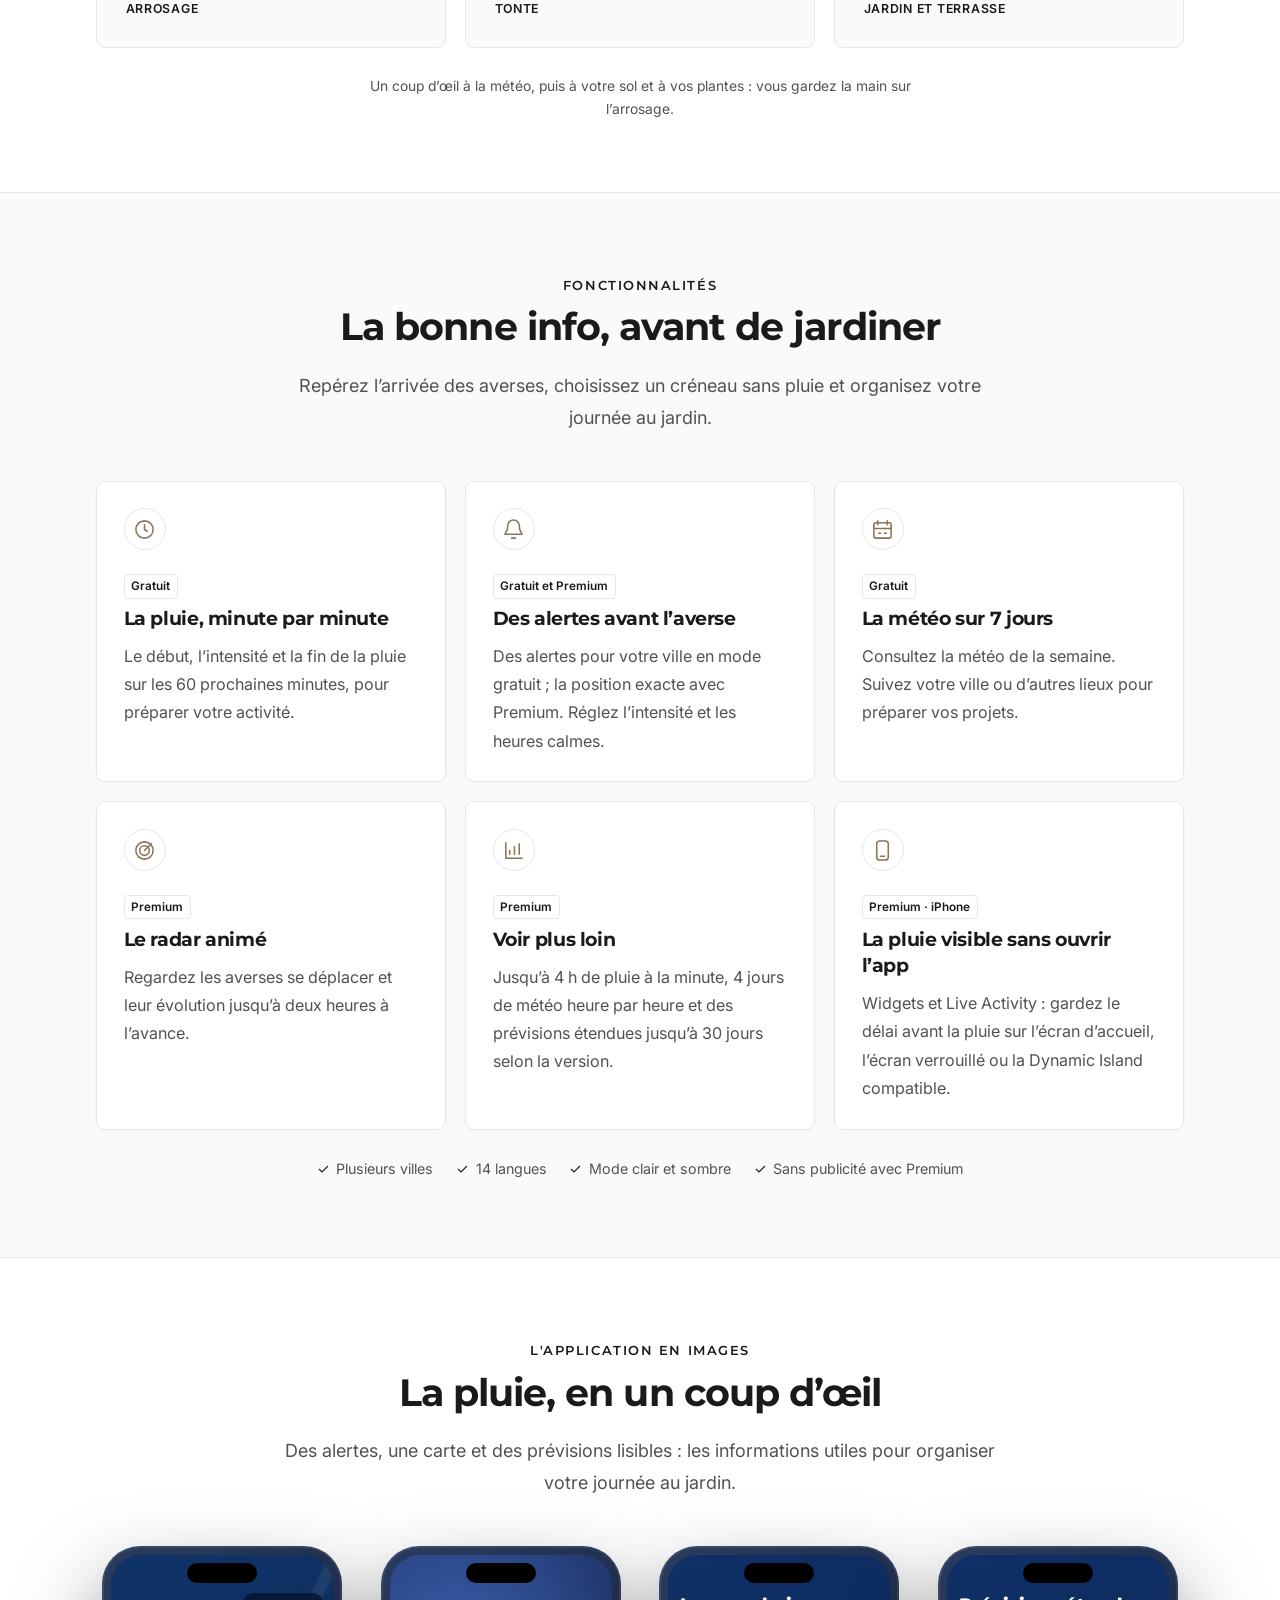
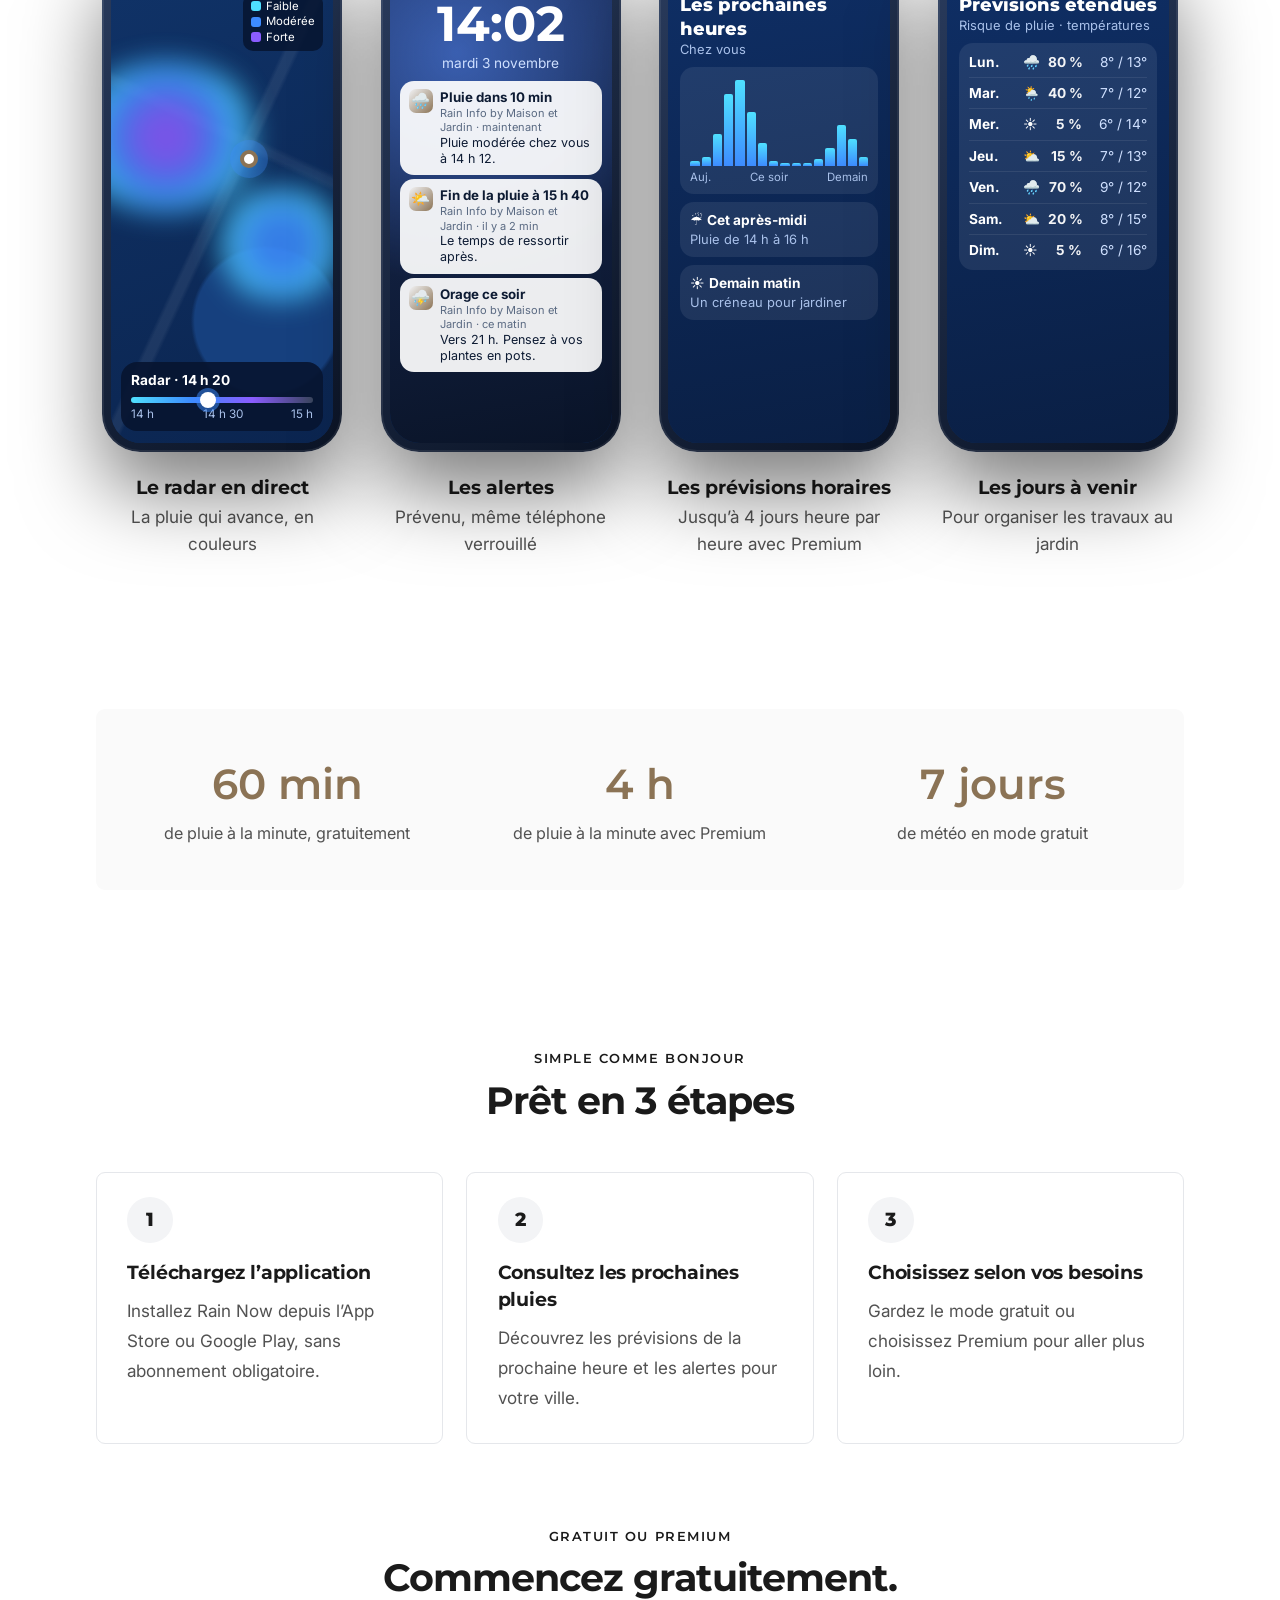
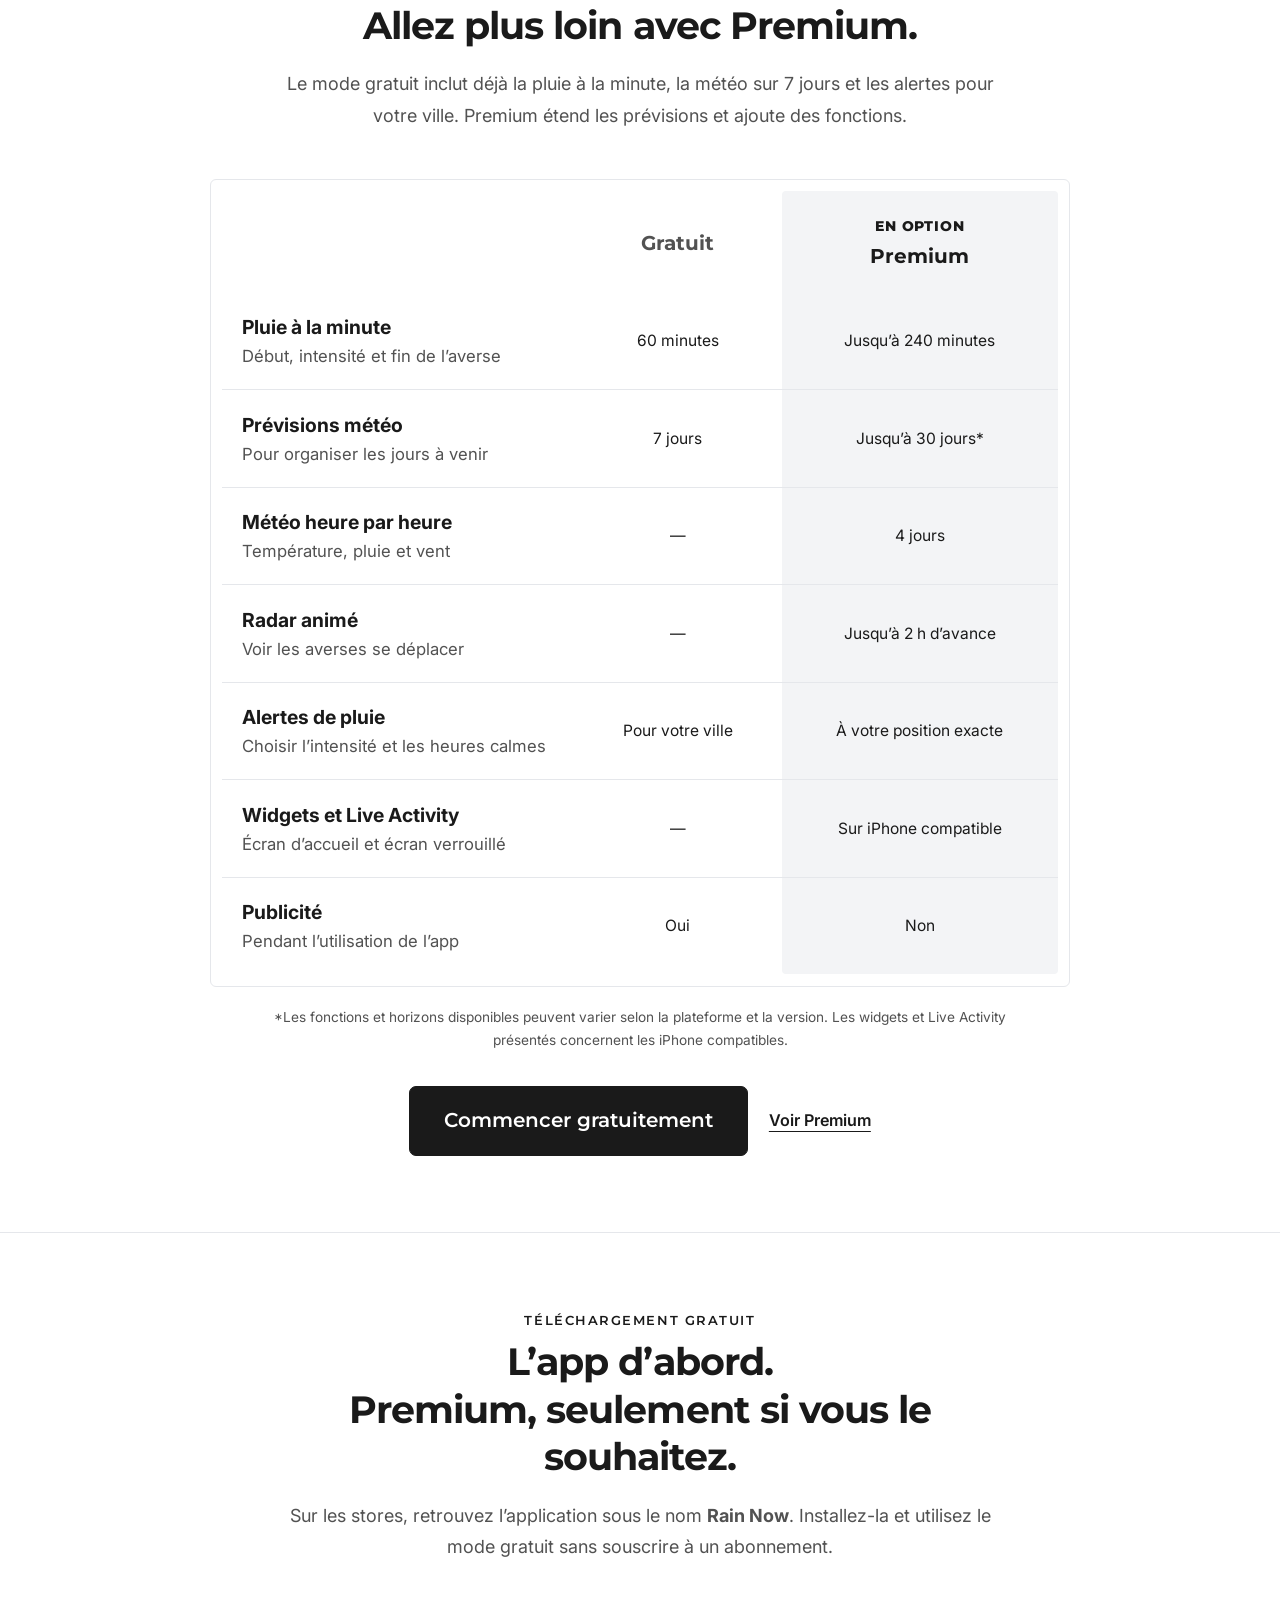
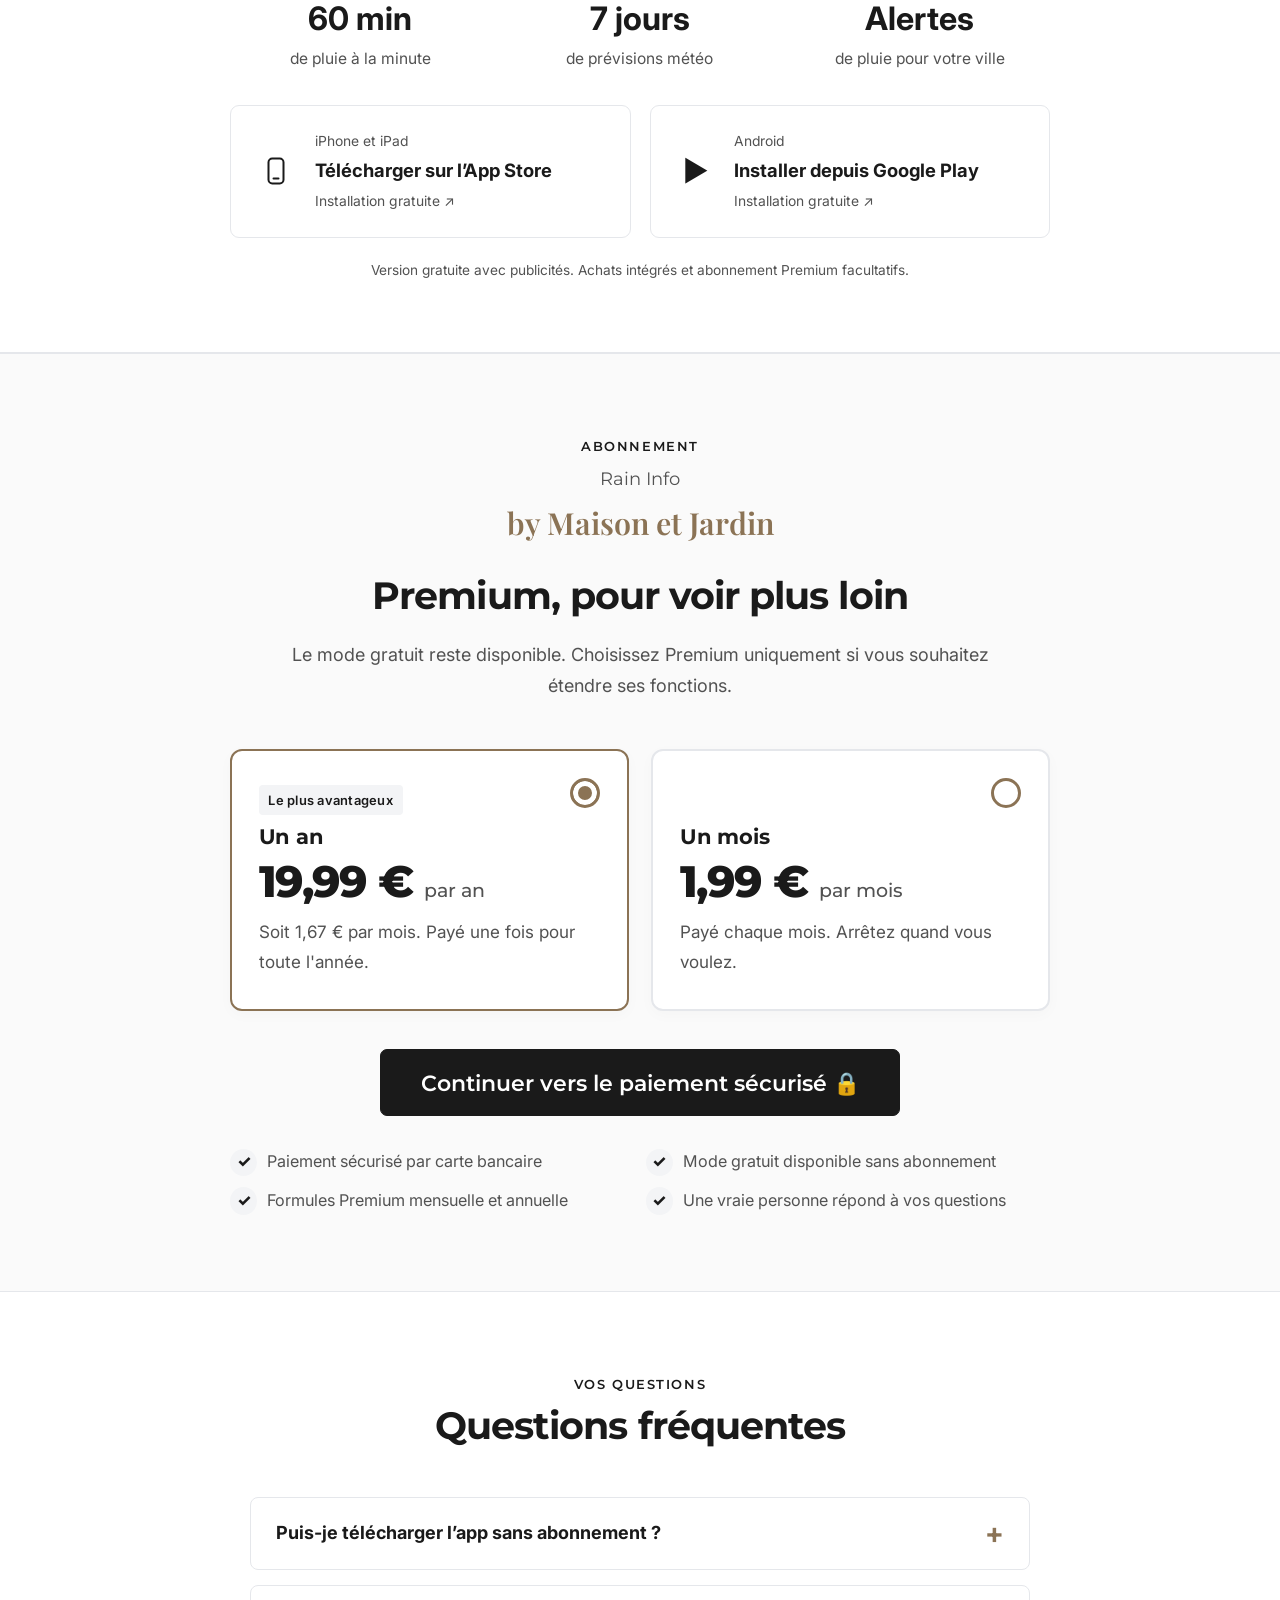
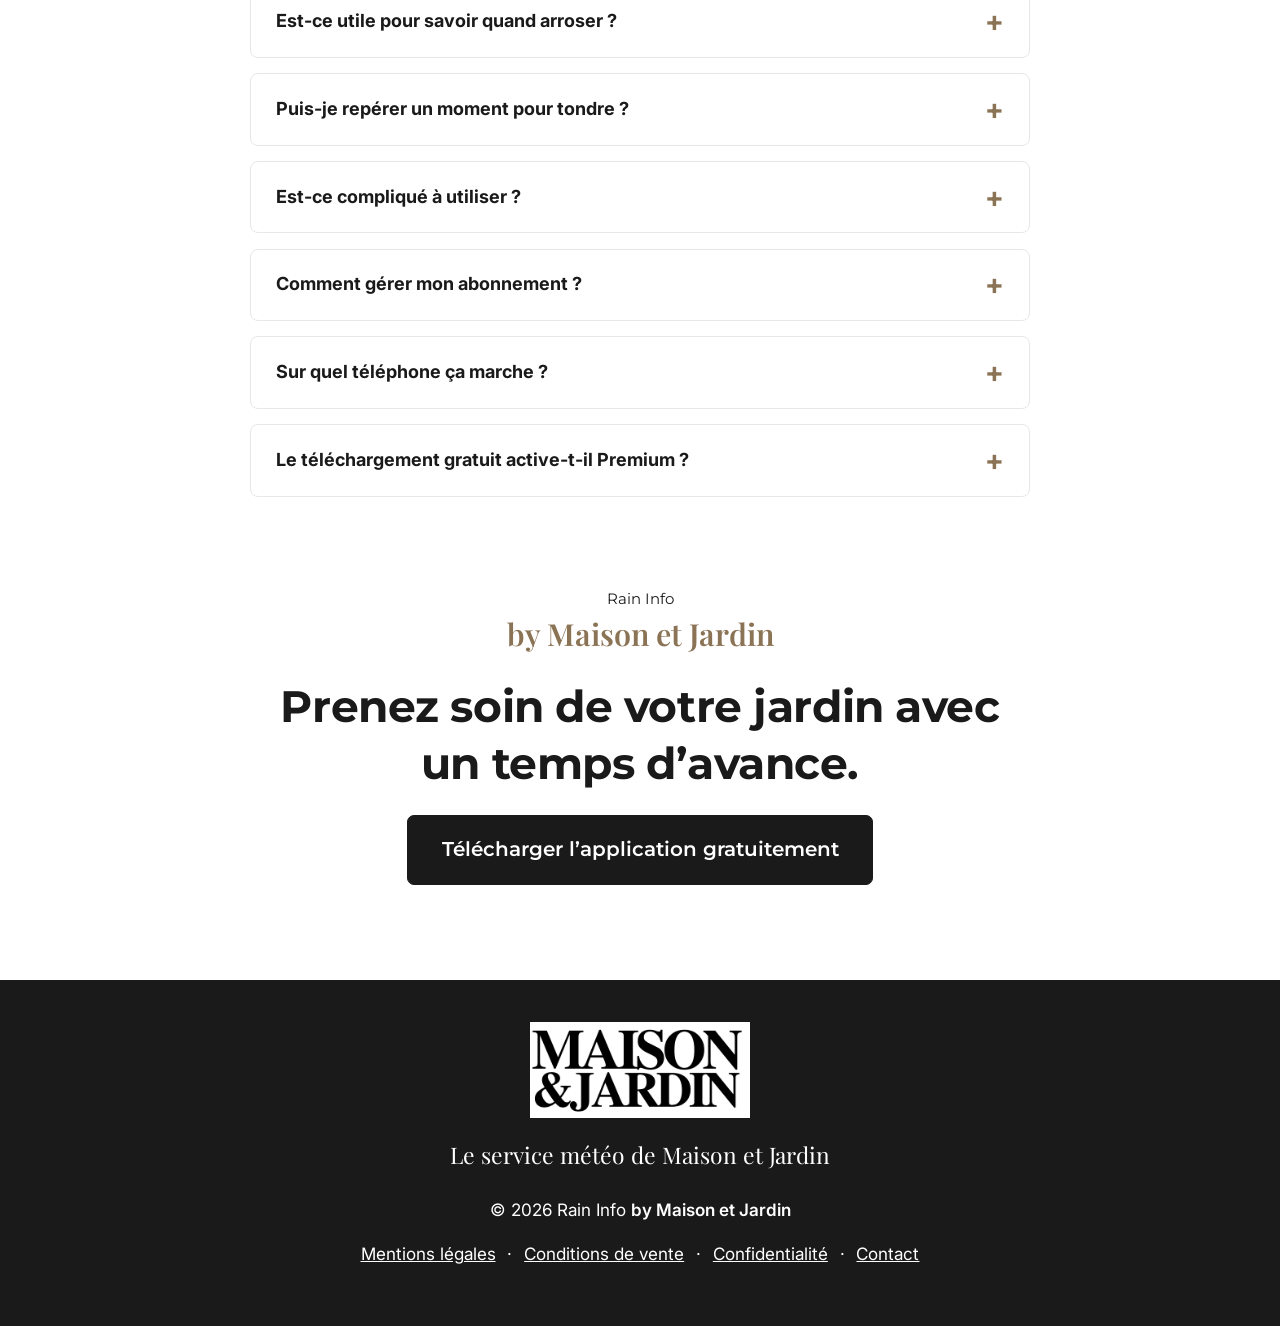
==== commit 71c101d6: "Centrer Maison et Jardin sur le jardin et ouvrir le téléchargement gratuit sur les trois sites" ====
--- a/index.html
+++ b/index.html
@@ -5,7 +5,7 @@
 <meta name="viewport" content="width=device-width, initial-scale=1">
 <meta name="robots" content="noindex">
 <title>Rain Info by Maison et Jardin</title>
-<meta name="description" content="Rain Info by Maison et Jardin : anticipez la pluie avant vos trajets à moto, à vélo ou à pied. Alertes localisées, radar et prévisions pour partir préparé.">
+<meta name="description" content="Rain Info by Maison et Jardin : consultez la pluie avant d’arroser vos plantes, repérez un créneau pour tondre et organisez vos activités au jardin.">
 <meta name="theme-color" content="#ffffff">
 <meta name="color-scheme" content="light">
 <link rel="preconnect" href="https://fonts.googleapis.com">
@@ -267,7 +267,8 @@
 @media(max-width:380px){ nav.top .btn{display:none} }
 </style>
 <link rel="stylesheet" href="assets/brand.css">
-<link rel="stylesheet" href="assets/travel.css">
+<link rel="stylesheet" href="assets/garden.css">
+<link rel="stylesheet" href="assets/freemium.css">
 </head>
 <body class="edition-maison">
 <a class="skip" href="#contenu">Aller au contenu</a>
@@ -282,54 +283,54 @@
     <nav class="top" aria-label="Navigation principale">
       <a class="service-name" href="#" aria-label="Rain Info by Maison et Jardin, accueil">Rain Info <span>by Maison et Jardin</span></a>
       <div class="service-navigation">
-        <a href="#t-trajets">Vos trajets</a>
+        <a href="#t-jardin">Votre jardin</a>
         <a href="#t-shots">L’application</a>
-        <a class="btn" href="#abonnement">S'abonner</a>
+        <a class="btn" href="#telecharger">Télécharger</a>
       </div>
     </nav>
     <div class="hero-in">
       <div class="hero-copy">
         <p class="hero-brand">Rain Info <span>by Maison et Jardin</span></p>
-        <span class="pill">À moto, à vélo ou à pied</span>
-        <h1>La pluie sur le trajet ?<br><span>Partez préparé.</span></h1>
-        <p class="lead">À moto, à vélo ou à pied, préparez votre départ avec une longueur d’avance sur la pluie. Rain Info <span class="brand-by">by Maison et Jardin</span> vous alerte lorsqu’une averse approche de votre position.</p>
+        <span class="pill">Arrosage, tonte et travaux au jardin</span>
+        <h1>Avant d’arroser,<br><span>voyez venir la pluie.</span></h1>
+        <p class="lead">Préparez l’arrosage, repérez un créneau pour tondre et anticipez les averses. Rain Info <span class="brand-by">by Maison et Jardin</span> vous montre la pluie prévue près de chez vous, avant de sortir au jardin.</p>
         <div class="cta-row">
-          <a class="btn" href="#abonnement">Je m'abonne</a>
-          <a class="hero-secondary" href="#t-trajets">Découvrir le service <span aria-hidden="true">↗</span></a>
+          <a class="btn" href="#telecharger">Télécharger gratuitement</a>
+          <a class="hero-secondary" href="#abonnement">Découvrir Premium <span aria-hidden="true">↗</span></a>
         </div>
-        <p class="hero-price">Dès <strong>1,67 € / mois</strong> · Arrêt en un clic</p>
-        <ul class="hero-benefits"><li>Alertes localisées</li><li>Radar en direct</li><li>Sans publicité avec abonnement</li></ul>
-        <div class="stores" aria-label="Télécharger l'application">
-          <a class="store" href="#abonnement"><span aria-hidden="true" style="font-size:1.6rem"></span><span>Télécharger sur<b>App Store</b></span></a>
-          <a class="store" href="#abonnement"><span aria-hidden="true" style="font-size:1.4rem">▶</span><span>Disponible sur<b>Google Play</b></span></a>
+        <p class="hero-price">Mode gratuit disponible · Premium facultatif</p>
+        <ul class="hero-benefits"><li>1 h de pluie à la minute</li><li>Alertes pour votre ville</li><li>Premium en option</li></ul>
+        <div class="stores" aria-label="Télécharger gratuitement Rain Now">
+          <a class="store" data-store="ios" href="https://apps.apple.com/app/id6535656223" target="_blank" rel="noopener noreferrer"><span aria-hidden="true"><svg width="24" height="24" viewBox="0 0 24 24" fill="none" stroke="currentColor" stroke-width="1.6" stroke-linecap="round" stroke-linejoin="round" aria-hidden="true"><rect x="6" y="2" width="12" height="20" rx="3"/><path d="M10 18h4"/></svg></span><span>Télécharger sur<b>App Store</b></span></a>
+          <a class="store" data-store="android" href="https://play.google.com/store/apps/details?id=com.raintoday.rainalerts" target="_blank" rel="noopener noreferrer"><span aria-hidden="true" style="font-size:1.3rem">▶</span><span>Disponible sur<b>Google Play</b></span></a>
         </div>
       </div>
-      <figure class="travel-visual">
-        <img class="travel-photo" src="assets/trajet-moto-averse-v1.jpg" width="1122" height="1402" alt="Un motard à l’arrêt près de sa moto consulte la météo avant de prendre une route de campagne, sous un ciel chargé." fetchpriority="high" decoding="async">
-        <div class="photo-label"><svg width="24" height="24" viewBox="0 0 24 24" fill="none" stroke="currentColor" stroke-width="1.6" stroke-linecap="round" stroke-linejoin="round" aria-hidden="true"><circle cx="6" cy="5" r="2"/><circle cx="18" cy="19" r="2"/><path d="M8 5h8a4 4 0 0 1 0 8H8a3 3 0 0 0 0 6h8"/></svg> Avant le départ</div>
+      <figure class="garden-visual">
+        <img class="garden-photo" src="assets/jardin-avant-pluie-v1.jpg" width="1122" height="1402" alt="Un jardin fleuri avec des plantes en pots, un arrosoir et une tondeuse près de la pelouse, sous un ciel annonçant la pluie." fetchpriority="high" decoding="async">
+        <div class="photo-label"><svg width="24" height="24" viewBox="0 0 24 24" fill="none" stroke="currentColor" stroke-width="1.6" stroke-linecap="round" stroke-linejoin="round" aria-hidden="true"><path d="M12 21V11m0 4C5 15 3 11 3 5c7 0 9 3 9 10m0-4c0-5 3-8 9-8 0 5-2 8-9 8"/></svg> Un œil sur la météo du jardin</div>
         <div class="weather-alert">
           <span class="weather-alert-icon"><svg width="24" height="24" viewBox="0 0 24 24" fill="none" stroke="currentColor" stroke-width="1.6" stroke-linecap="round" stroke-linejoin="round" aria-hidden="true"><path d="M7 16a5 5 0 1 1 1-9 6 6 0 0 1 11 3 3 3 0 0 1-1 6H7"/><path d="m8 19-1 2m6-2-1 2m6-2-1 2"/></svg></span>
-          <div><span class="alert-eyebrow">Exemple d’alerte Rain Info <span class="brand-by">by Maison et Jardin</span></span><strong>Une averse dans 12 minutes</strong><p>Le temps de prévoir votre tenue de pluie.</p></div>
+          <div><span class="alert-eyebrow">Exemple d’alerte Rain Info <span class="brand-by">by Maison et Jardin</span></span><strong>Une averse dans 12 minutes</strong><p>Un coup d’œil avant d’arroser.</p></div>
         </div>
-        <figcaption>Préparer le départ. Profiter du trajet.</figcaption>
+        <figcaption>Arroser, tondre, planter. Au bon moment.</figcaption>
       </figure>
     </div>
   </div>
 </header>
 
 <main id="contenu">
-  <section class="journey-section" aria-labelledby="t-trajets">
-    <div class="wrap">
-      <div class="journey-heading">
-        <div><span class="kicker">Le bon réflexe avant de partir</span><h2 id="t-trajets">Vos trajets méritent<br>un temps d’avance.</h2></div>
-        <p>Une averse ne se prépare pas de la même façon derrière un guidon ou à pied. Gardez les bonnes informations à portée de main, avant le départ.</p>
-      </div>
-      <div class="journey-grid">
-        <article class="journey-card"><span class="journey-index" aria-hidden="true">01</span><span class="journey-icon"><svg width="24" height="24" viewBox="0 0 24 24" fill="none" stroke="currentColor" stroke-width="1.6" stroke-linecap="round" stroke-linejoin="round" aria-hidden="true"><circle cx="6" cy="5" r="2"/><circle cx="18" cy="19" r="2"/><path d="M8 5h8a4 4 0 0 1 0 8H8a3 3 0 0 0 0 6h8"/></svg></span><h3>Avant de monter à moto</h3><p>Consultez le radar, préparez votre tenue de pluie et choisissez votre moment pour partir.</p><span class="journey-tag">Pour les motards</span></article>
-        <article class="journey-card"><span class="journey-index" aria-hidden="true">02</span><span class="journey-icon"><svg width="24" height="24" viewBox="0 0 24 24" fill="none" stroke="currentColor" stroke-width="1.6" stroke-linecap="round" stroke-linejoin="round" aria-hidden="true"><path d="M3 12a9 9 0 0 1 18 0H3m9 0v7a2 2 0 0 0 4 0M12 2v1"/></svg></span><h3>Pour le trajet du quotidien</h3><p>À vélo ou à pied, prévoyez un vêtement adapté ou un parapluie pour le chemin du retour.</p><span class="journey-tag">Pour les déplacements</span></article>
-        <article class="journey-card"><span class="journey-index" aria-hidden="true">03</span><span class="journey-icon"><svg width="24" height="24" viewBox="0 0 24 24" fill="none" stroke="currentColor" stroke-width="1.6" stroke-linecap="round" stroke-linejoin="round" aria-hidden="true"><circle cx="12" cy="12" r="9"/><path d="M12 7v5l3 2"/></svg></span><h3>Quand une averse approche</h3><p>Repérez son arrivée et sa durée prévue pour organiser un départ ou une pause.</p><span class="journey-tag">Pour les imprévus</span></article>
-      </div>
-      <p class="journey-note">Les prévisions se consultent à l’arrêt, avant de partir ou pendant une pause.</p>
+  <section class="garden-section" aria-labelledby="t-jardin">
+    <div class="wrap">
+      <div class="garden-heading">
+        <div><span class="kicker">Le bon réflexe météo au jardin</span><h2 id="t-jardin">Pour vos plantes,<br>votre pelouse et vos projets.</h2></div>
+        <p>La pluie peut changer le programme de la journée. Consultez ce qui est annoncé avant d’arroser, de tondre ou de commencer vos petits travaux au jardin.</p>
+      </div>
+      <div class="garden-grid">
+        <article class="garden-card"><span class="garden-index" aria-hidden="true">01</span><span class="garden-icon"><svg width="24" height="24" viewBox="0 0 24 24" fill="none" stroke="currentColor" stroke-width="1.6" stroke-linecap="round" stroke-linejoin="round" aria-hidden="true"><path d="M12 3C10 7 5 11 5 15a7 7 0 0 0 14 0c0-4-5-8-7-12Z"/><path d="M9 16a3 3 0 0 0 3 3"/></svg></span><h3>Arroser ou attendre la pluie ?</h3><p>Une averse est annoncée ? Consultez son heure d’arrivée et sa durée avant de décider d’arroser vos plantes.</p><span class="garden-tag">Arrosage</span></article>
+        <article class="garden-card"><span class="garden-index" aria-hidden="true">02</span><span class="garden-icon"><svg width="24" height="24" viewBox="0 0 24 24" fill="none" stroke="currentColor" stroke-width="1.6" stroke-linecap="round" stroke-linejoin="round" aria-hidden="true"><path d="M4 14h15v5H4zM16 14l3-10h3M7 14v-3h6v3"/><circle cx="6" cy="20" r="2"/><circle cx="18" cy="20" r="2"/></svg></span><h3>Trouver un créneau pour tondre</h3><p>Repérez les plages sans pluie et vérifiez l’état de votre pelouse avant de sortir la tondeuse.</p><span class="garden-tag">Tonte</span></article>
+        <article class="garden-card"><span class="garden-index" aria-hidden="true">03</span><span class="garden-icon"><svg width="24" height="24" viewBox="0 0 24 24" fill="none" stroke="currentColor" stroke-width="1.6" stroke-linecap="round" stroke-linejoin="round" aria-hidden="true"><path d="M12 21V11m0 4C5 15 3 11 3 5c7 0 9 3 9 10m0-4c0-5 3-8 9-8 0 5-2 8-9 8"/></svg></span><h3>Organiser les travaux au jardin</h3><p>Anticipez les averses pour planifier vos plantations, rempoter vos plantes ou profiter de la terrasse.</p><span class="garden-tag">Jardin et terrasse</span></article>
+      </div>
+      <p class="garden-note">Un coup d’œil à la météo, puis à votre sol et à vos plantes : vous gardez la main sur l’arrosage.</p>
     </div>
   </section>
 
@@ -337,17 +338,18 @@
     <div class="wrap">
       <div class="center">
         <span class="kicker">Fonctionnalités</span>
-        <h2 id="t-fonc">L’essentiel, avant de prendre la route</h2>
-        <p>Repérez l’arrivée des averses, préparez votre équipement et choisissez votre moment pour partir.</p>
+        <h2 id="t-fonc">La bonne info, avant de jardiner</h2>
+        <p>Repérez l’arrivée des averses, choisissez un créneau sans pluie et organisez votre journée au jardin.</p>
       </div>
       <div class="feat">
-        <div class="card"><div class="ico" aria-hidden="true"><svg width="24" height="24" viewBox="0 0 24 24" fill="none" stroke="currentColor" stroke-width="1.6" stroke-linecap="round" stroke-linejoin="round" aria-hidden="true"><path d="M18 8a6 6 0 0 0-12 0c0 7-3 7-3 9h18c0-2-3-2-3-9"/><path d="M10 21h4"/></svg></div><h3>Prévenu avant la pluie</h3><p>Repérez l’arrivée d’une averse pour préparer votre tenue de pluie avant de monter à moto.</p></div>
-        <div class="card"><div class="ico" aria-hidden="true"><svg width="24" height="24" viewBox="0 0 24 24" fill="none" stroke="currentColor" stroke-width="1.6" stroke-linecap="round" stroke-linejoin="round" aria-hidden="true"><circle cx="12" cy="12" r="9"/><circle cx="12" cy="12" r="5"/><path d="m12 12 7-7"/><circle cx="12" cy="12" r="1"/></svg></div><h3>Radar en direct</h3><p>Regardez les nuages de pluie avancer sur la carte, près de chez vous, en temps réel.</p></div>
-        <div class="card"><div class="ico" aria-hidden="true"><svg width="24" height="24" viewBox="0 0 24 24" fill="none" stroke="currentColor" stroke-width="1.6" stroke-linecap="round" stroke-linejoin="round" aria-hidden="true"><circle cx="12" cy="12" r="9"/><path d="M12 7v5l3 2"/></svg></div><h3>Minute par minute</h3><p>Quand ça commence, quand c'est fort, quand ça s'arrête : tout est indiqué pour les heures qui viennent.</p></div>
-        <div class="card"><div class="ico" aria-hidden="true"><svg width="24" height="24" viewBox="0 0 24 24" fill="none" stroke="currentColor" stroke-width="1.6" stroke-linecap="round" stroke-linejoin="round" aria-hidden="true"><path d="M4 4v16h17M8 16v-4m5 4V8m5 8V5"/></svg></div><h3>Les 48 prochaines heures</h3><p>Un graphique clair de la pluie prévue aujourd'hui et demain, pour organiser vos sorties.</p></div>
-        <div class="card"><div class="ico" aria-hidden="true"><svg width="24" height="24" viewBox="0 0 24 24" fill="none" stroke="currentColor" stroke-width="1.6" stroke-linecap="round" stroke-linejoin="round" aria-hidden="true"><rect x="3" y="5" width="18" height="16" rx="2"/><path d="M7 3v4m10-4v4M3 11h18m-13 5h2m4 0h2"/></svg></div><h3>Prévisions sur 16 jours</h3><p>Températures et risques de pluie jour après jour, pour préparer vos trajets ou un week-end.</p></div>
-        <div class="card"><div class="ico" aria-hidden="true"><svg width="24" height="24" viewBox="0 0 24 24" fill="none" stroke="currentColor" stroke-width="1.6" stroke-linecap="round" stroke-linejoin="round" aria-hidden="true"><rect x="4" y="3" width="16" height="18" rx="3"/><path d="m8 12 3 3 5-6"/></svg></div><h3>Sans publicité</h3><p>Avec l'abonnement, plus aucune publicité : un écran propre et facile à lire.</p></div>
-      </div>
+        <div class="card"><div class="ico" aria-hidden="true"><svg width="24" height="24" viewBox="0 0 24 24" fill="none" stroke="currentColor" stroke-width="1.6" stroke-linecap="round" stroke-linejoin="round" aria-hidden="true"><circle cx="12" cy="12" r="9"/><path d="M12 7v5l3 2"/></svg></div><span class="feature-tier">Gratuit</span><h3>La pluie, minute par minute</h3><p>Le début, l’intensité et la fin de la pluie sur les 60 prochaines minutes, pour préparer votre activité.</p></div>
+        <div class="card"><div class="ico" aria-hidden="true"><svg width="24" height="24" viewBox="0 0 24 24" fill="none" stroke="currentColor" stroke-width="1.6" stroke-linecap="round" stroke-linejoin="round" aria-hidden="true"><path d="M18 8a6 6 0 0 0-12 0c0 7-3 7-3 9h18c0-2-3-2-3-9"/><path d="M10 21h4"/></svg></div><span class="feature-tier">Gratuit et Premium</span><h3>Des alertes avant l’averse</h3><p>Des alertes pour votre ville en mode gratuit ; la position exacte avec Premium. Réglez l’intensité et les heures calmes.</p></div>
+        <div class="card"><div class="ico" aria-hidden="true"><svg width="24" height="24" viewBox="0 0 24 24" fill="none" stroke="currentColor" stroke-width="1.6" stroke-linecap="round" stroke-linejoin="round" aria-hidden="true"><rect x="3" y="5" width="18" height="16" rx="2"/><path d="M7 3v4m10-4v4M3 11h18m-13 5h2m4 0h2"/></svg></div><span class="feature-tier">Gratuit</span><h3>La météo sur 7 jours</h3><p>Consultez la météo de la semaine. Suivez votre ville ou d’autres lieux pour préparer vos projets.</p></div>
+        <div class="card"><div class="ico" aria-hidden="true"><svg width="24" height="24" viewBox="0 0 24 24" fill="none" stroke="currentColor" stroke-width="1.6" stroke-linecap="round" stroke-linejoin="round" aria-hidden="true"><circle cx="12" cy="12" r="9"/><circle cx="12" cy="12" r="5"/><path d="m12 12 7-7"/></svg></div><span class="feature-tier">Premium</span><h3>Le radar animé</h3><p>Regardez les averses se déplacer et leur évolution jusqu’à deux heures à l’avance.</p></div>
+        <div class="card"><div class="ico" aria-hidden="true"><svg width="24" height="24" viewBox="0 0 24 24" fill="none" stroke="currentColor" stroke-width="1.6" stroke-linecap="round" stroke-linejoin="round" aria-hidden="true"><path d="M4 4v16h17M8 16v-4m5 4V8m5 8V5"/></svg></div><span class="feature-tier">Premium</span><h3>Voir plus loin</h3><p>Jusqu’à 4 h de pluie à la minute, 4 jours de météo heure par heure et des prévisions étendues jusqu’à 30 jours selon la version.</p></div>
+        <div class="card"><div class="ico" aria-hidden="true"><svg width="24" height="24" viewBox="0 0 24 24" fill="none" stroke="currentColor" stroke-width="1.6" stroke-linecap="round" stroke-linejoin="round" aria-hidden="true"><rect x="6" y="2" width="12" height="20" rx="3"/><path d="M10 18h4"/></svg></div><span class="feature-tier">Premium · iPhone</span><h3>La pluie visible sans ouvrir l’app</h3><p>Widgets et Live Activity : gardez le délai avant la pluie sur l’écran d’accueil, l’écran verrouillé ou la Dynamic Island compatible.</p></div>
+      </div>
+      <ul class="supporting-features"><li>Plusieurs villes</li><li>14 langues</li><li>Mode clair et sombre</li><li>Sans publicité avec Premium</li></ul>
     </div>
   </section>
 
@@ -356,7 +358,7 @@
       <div class="center">
         <span class="kicker">L'application en images</span>
         <h2 id="t-shots">La pluie, en un coup d’œil</h2>
-        <p>Des alertes, une carte et des prévisions lisibles : les informations utiles pour préparer votre départ.</p>
+        <p>Des alertes, une carte et des prévisions lisibles : les informations utiles pour organiser votre journée au jardin.</p>
       </div>
       <div class="gallery">
 
@@ -384,7 +386,7 @@
                 <div class="date">mardi 3 novembre</div>
                 <div class="nt"><i>🌧️</i><div><b>Pluie dans 10 min</b><small>Rain Info <span class="brand-by">by Maison et Jardin</span> · maintenant</small>Pluie modérée chez vous à 14 h 12.</div></div>
                 <div class="nt"><i>🌤️</i><div><b>Fin de la pluie à 15 h 40</b><small>Rain Info <span class="brand-by">by Maison et Jardin</span> · il y a 2 min</small>Le temps de ressortir après.</div></div>
-                <div class="nt"><i>⛈️</i><div><b>Orage ce soir</b><small>Rain Info <span class="brand-by">by Maison et Jardin</span> · ce matin</small>Vers 21 h. Préparez votre tenue de pluie.</div></div>
+                <div class="nt"><i>⛈️</i><div><b>Orage ce soir</b><small>Rain Info <span class="brand-by">by Maison et Jardin</span> · ce matin</small>Vers 21 h. Pensez à vos plantes en pots.</div></div>
               </div>
             </div>
           </div>
@@ -392,11 +394,11 @@
         </figure>
 
         <figure class="shot">
-          <div class="phone mini" role="img" aria-label="Écran des 48 prochaines heures : graphique de pluie heure par heure et résumé : pluie cet après-midi, sec demain matin.">
+          <div class="phone mini" role="img" aria-label="Écran des prévisions horaires : graphique de pluie heure par heure et résumé : pluie cet après-midi, sec demain matin.">
             <div class="screen" aria-hidden="true">
               <div class="notch"></div>
               <div class="scr-pad">
-                <div><div class="scr-h">48 prochaines heures</div><div class="scr-s">Chez vous</div></div>
+                <div><div class="scr-h">Les prochaines heures</div><div class="scr-s">Chez vous</div></div>
                 <div class="tile">
                   <div class="hours">
                     <span style="height:5%"></span><span style="height:10%"></span><span style="height:35%"></span><span style="height:80%"></span><span style="height:95%"></span><span style="height:60%"></span><span style="height:25%"></span><span style="height:5%"></span><span style="height:3%"></span><span style="height:3%"></span><span style="height:3%"></span><span style="height:8%"></span><span style="height:20%"></span><span style="height:45%"></span><span style="height:30%"></span><span style="height:10%"></span>
@@ -404,19 +406,19 @@
                   <div class="hlbl"><span>Auj.</span><span>Ce soir</span><span>Demain</span></div>
                 </div>
                 <div class="tile">☔ <b>Cet après-midi</b><br><span class="scr-s">Pluie de 14 h à 16 h</span></div>
-                <div class="tile">☀️ <b>Demain matin</b><br><span class="scr-s">Temps sec pour préparer votre sortie</span></div>
+                <div class="tile">☀️ <b>Demain matin</b><br><span class="scr-s">Un créneau pour jardiner</span></div>
               </div>
             </div>
           </div>
-          <figcaption>Les 48 heures<span>Aujourd'hui et demain en un coup d'œil</span></figcaption>
+          <figcaption>Les prévisions horaires<span>Jusqu’à 4 jours heure par heure avec Premium</span></figcaption>
         </figure>
 
         <figure class="shot">
-          <div class="phone mini" role="img" aria-label="Écran des prévisions sur 16 jours : liste des jours avec icône météo, risque de pluie et températures.">
+          <div class="phone mini" role="img" aria-label="Écran des prévisions étendues : liste des jours avec icône météo, risque de pluie et températures.">
             <div class="screen" aria-hidden="true">
               <div class="notch"></div>
               <div class="scr-pad">
-                <div><div class="scr-h">Prévisions 16 jours</div><div class="scr-s">Risque de pluie · températures</div></div>
+                <div><div class="scr-h">Prévisions étendues</div><div class="scr-s">Risque de pluie · températures</div></div>
                 <div class="tile" style="padding:4px 10px">
                   <div class="row"><span class="d">Lun.</span><span>🌧️</span><span class="p">80 %</span><span class="t">8° / 13°</span></div>
                   <div class="row"><span class="d">Mar.</span><span>🌦️</span><span class="p">40 %</span><span class="t">7° / 12°</span></div>
@@ -429,7 +431,7 @@
               </div>
             </div>
           </div>
-          <figcaption>Les 16 jours<span>Pour préparer trajets et sorties</span></figcaption>
+          <figcaption>Les jours à venir<span>Pour organiser les travaux au jardin</span></figcaption>
         </figure>
 
       </div>
@@ -440,9 +442,9 @@
   <section aria-label="Rain Info by Maison et Jardin en chiffres">
     <div class="wrap">
       <div class="band">
-        <div><b>1 min</b><span>de précision sur l'arrivée de la pluie</span></div>
-        <div><b>48 h</b><span>de pluie prévue en un coup d'œil</span></div>
-        <div><b>16 jours</b><span>de prévisions météo</span></div>
+        <div><b>60 min</b><span>de pluie à la minute, gratuitement</span></div>
+        <div><b>4 h</b><span>de pluie à la minute avec Premium</span></div>
+        <div><b>7 jours</b><span>de météo en mode gratuit</span></div>
       </div>
     </div>
   </section>
@@ -454,9 +456,9 @@
         <h2 id="t-comment">Prêt en 3 étapes</h2>
       </div>
       <div class="steps">
-        <div class="card step"><h3>Choisissez votre formule</h3><p>À l'année ou au mois. Paiement sécurisé par carte bancaire.</p></div>
-        <div class="card step"><h3>Installez Rain Info <span class="brand-by">by Maison et Jardin</span></h3><p>Le lien de téléchargement vous est envoyé par e-mail.</p></div>
-        <div class="card step"><h3>C'est tout !</h3><p>Rain Info <span class="brand-by">by Maison et Jardin</span> vous prévient tout seul dès que la pluie approche.</p></div>
+        <div class="card step"><h3>Téléchargez l’application</h3><p>Installez Rain Now depuis l’App Store ou Google Play, sans abonnement obligatoire.</p></div>
+        <div class="card step"><h3>Consultez les prochaines pluies</h3><p>Découvrez les prévisions de la prochaine heure et les alertes pour votre ville.</p></div>
+        <div class="card step"><h3>Choisissez selon vos besoins</h3><p>Gardez le mode gratuit ou choisissez Premium pour aller plus loin.</p></div>
       </div>
     </div>
   </section>
@@ -464,26 +466,41 @@
   <section style="padding-top:0" aria-labelledby="t-avantages">
     <div class="wrap">
       <div class="center">
-        <span class="kicker">Gratuit ou abonnement</span>
-        <h2 id="t-avantages">Pourquoi s'abonner ?</h2>
-        <p>La version gratuite donne la météo. L'abonnement vous <strong>prévient à l'avance</strong>, sans aucune publicité.</p>
+        <span class="kicker">Gratuit ou Premium</span>
+        <h2 id="t-avantages">Commencez gratuitement.<br>Allez plus loin avec Premium.</h2>
+        <p>Le mode gratuit inclut déjà la pluie à la minute, la météo sur 7 jours et les alertes pour votre ville. Premium étend les prévisions et ajoute des fonctions.</p>
       </div>
       <div class="cmp-wrap">
         <table class="cmp">
-          <caption class="sr">Comparaison entre la version gratuite et l'abonnement Rain Info <span class="brand-by">by Maison et Jardin</span></caption>
+          <caption class="sr">Comparaison entre le mode gratuit et Premium de Rain Info by Maison et Jardin</caption>
           <colgroup><col class="c-feat"><col class="c-free"><col class="c-pro"></colgroup>
-          <thead><tr><td></td><th scope="col" class="free">Gratuit</th><th scope="col" class="pro"><em>Recommandé</em>Abonnement</th></tr></thead>
+          <thead><tr><td></td><th scope="col" class="free">Gratuit</th><th scope="col" class="pro"><em>En option</em>Premium</th></tr></thead>
           <tbody>
-            <tr><th scope="row">Météo du jour<span>Température, soleil, nuages</span></th><td><span class="mk y" aria-hidden="true">✓</span><span class="sr">Oui</span></td><td class="pro"><span class="mk y" aria-hidden="true">✓</span><span class="sr">Oui</span></td></tr>
-            <tr><th scope="row">Message avant la pluie<span>Prévenu quelques minutes avant</span></th><td><span class="mk n" aria-hidden="true">✕</span><span class="sr">Non</span></td><td class="pro"><span class="mk y" aria-hidden="true">✓</span><span class="sr">Oui</span></td></tr>
-            <tr><th scope="row">Radar de pluie en direct<span>Les nuages qui avancent sur la carte</span></th><td><span class="lim">Limité</span></td><td class="pro"><span class="mk y" aria-hidden="true">✓</span><span class="sr">Oui</span></td></tr>
-            <tr><th scope="row">Pluie minute par minute<span>Début, intensité et fin de la pluie</span></th><td><span class="mk n" aria-hidden="true">✕</span><span class="sr">Non</span></td><td class="pro"><span class="mk y" aria-hidden="true">✓</span><span class="sr">Oui</span></td></tr>
-            <tr><th scope="row">Prévisions longues<span>Jour après jour</span></th><td><span class="lim">3 jours</span></td><td class="pro"><span class="lim" style="background:transparent;color:var(--ink)">16 jours</span></td></tr>
-            <tr><th scope="row">Sans publicité<span>Un écran propre et lisible</span></th><td><span class="mk n" aria-hidden="true">✕</span><span class="sr">Non</span></td><td class="pro"><span class="mk y" aria-hidden="true">✓</span><span class="sr">Oui</span></td></tr>
+            <tr><th scope="row">Pluie à la minute<span>Début, intensité et fin de l’averse</span></th><td><span class="compare-value">60 minutes</span></td><td class="pro"><span class="compare-value">Jusqu’à 240 minutes</span></td></tr>
+            <tr><th scope="row">Prévisions météo<span>Pour organiser les jours à venir</span></th><td><span class="compare-value">7 jours</span></td><td class="pro"><span class="compare-value">Jusqu’à 30 jours*</span></td></tr>
+            <tr><th scope="row">Météo heure par heure<span>Température, pluie et vent</span></th><td><span class="compare-value">—</span></td><td class="pro"><span class="compare-value">4 jours</span></td></tr>
+            <tr><th scope="row">Radar animé<span>Voir les averses se déplacer</span></th><td><span class="compare-value">—</span></td><td class="pro"><span class="compare-value">Jusqu’à 2 h d’avance</span></td></tr>
+            <tr><th scope="row">Alertes de pluie<span>Choisir l’intensité et les heures calmes</span></th><td><span class="compare-value">Pour votre ville</span></td><td class="pro"><span class="compare-value">À votre position exacte</span></td></tr>
+            <tr><th scope="row">Widgets et Live Activity<span>Écran d’accueil et écran verrouillé</span></th><td><span class="compare-value">—</span></td><td class="pro"><span class="compare-value">Sur iPhone compatible</span></td></tr>
+            <tr><th scope="row">Publicité<span>Pendant l’utilisation de l’app</span></th><td><span class="compare-value">Oui</span></td><td class="pro"><span class="compare-value">Non</span></td></tr>
           </tbody>
         </table>
       </div>
-      <div class="cmp-cta"><a class="btn" href="#abonnement">Je passe à l'abonnement</a></div>
+      <p class="comparison-note">*Les fonctions et horizons disponibles peuvent varier selon la plateforme et la version. Les widgets et Live Activity présentés concernent les iPhone compatibles.</p>
+      <div class="cmp-cta"><a class="btn" href="#telecharger">Commencer gratuitement</a> <a class="free-secondary" href="#abonnement">Voir Premium</a></div>
+    </div>
+  </section>
+
+
+  <section class="download-section" id="telecharger" aria-labelledby="t-download">
+    <div class="wrap">
+      <div class="center"><span class="kicker">Téléchargement gratuit</span><h2 id="t-download">L’app d’abord.<br>Premium, seulement si vous le souhaitez.</h2><p>Sur les stores, retrouvez l’application sous le nom <strong>Rain Now</strong>. Installez-la et utilisez le mode gratuit sans souscrire à un abonnement.</p></div>
+      <div class="free-included"><span><strong>60 min</strong>de pluie à la minute</span><span><strong>7 jours</strong>de prévisions météo</span><span><strong>Alertes</strong>de pluie pour votre ville</span></div>
+      <div class="download-platforms">
+        <a class="download-platform" data-store="ios" href="https://apps.apple.com/app/id6535656223" target="_blank" rel="noopener noreferrer"><span class="download-platform-icon"><svg width="24" height="24" viewBox="0 0 24 24" fill="none" stroke="currentColor" stroke-width="1.6" stroke-linecap="round" stroke-linejoin="round" aria-hidden="true"><rect x="6" y="2" width="12" height="20" rx="3"/><path d="M10 18h4"/></svg></span><span><small>iPhone et iPad</small><strong>Télécharger sur l’App Store</strong><span>Installation gratuite <span aria-hidden="true">↗</span></span></span></a>
+        <a class="download-platform" data-store="android" href="https://play.google.com/store/apps/details?id=com.raintoday.rainalerts" target="_blank" rel="noopener noreferrer"><span class="download-platform-icon" aria-hidden="true">▶</span><span><small>Android</small><strong>Installer depuis Google Play</strong><span>Installation gratuite <span aria-hidden="true">↗</span></span></span></a>
+      </div>
+      <p class="download-note">Version gratuite avec publicités. Achats intégrés et abonnement Premium facultatifs.</p>
     </div>
   </section>
 
@@ -492,8 +509,8 @@
       <div class="center">
         <span class="kicker">Abonnement</span>
         <p class="section-signature">Rain Info <strong>by Maison et Jardin</strong></p>
-        <h2 id="t-abo">Choisissez votre formule</h2>
-        <p>Des prix clairs, sans mauvaise surprise.</p>
+        <h2 id="t-abo">Premium, pour voir plus loin</h2>
+        <p>Le mode gratuit reste disponible. Choisissez Premium uniquement si vous souhaitez étendre ses fonctions.</p>
       </div>
       <form id="pay-form">
         <fieldset style="border:0;padding:0;margin:0">
@@ -523,8 +540,8 @@
       </form>
       <ul class="reassure">
         <li>Paiement sécurisé par carte bancaire</li>
-        <li>E-mail de rappel avant chaque renouvellement</li>
-        <li>Arrêt en un clic, sans justification</li>
+        <li>Mode gratuit disponible sans abonnement</li>
+        <li>Formules Premium mensuelle et annuelle</li>
         <li>Une vraie personne répond à vos questions</li>
       </ul>
     </div>
@@ -534,11 +551,13 @@
     <div class="wrap">
       <div class="center"><span class="kicker">Vos questions</span><h2 id="t-faq">Questions fréquentes</h2></div>
       <div class="faq">
-        <details><summary>Est-ce utile pour les trajets à moto ?</summary><p>Oui. Avant de partir, consultez les prévisions et le radar pour préparer votre tenue de pluie, choisir votre heure de départ ou prévoir une pause. Les alertes sont liées à votre position.</p></details>
+        <details><summary>Puis-je télécharger l’app sans abonnement ?</summary><p>Oui. Téléchargez Rain Now depuis l’App Store ou Google Play et utilisez son mode gratuit. Premium est facultatif et peut être choisi séparément.</p></details>
+        <details><summary>Est-ce utile pour savoir quand arroser ?</summary><p>Consultez l’heure d’arrivée et la durée prévue de la pluie avant de décider d’arroser. Les prévisions vous aident à vous organiser ; les besoins de vos plantes et l’état du sol restent à prendre en compte.</p></details>
+        <details><summary>Puis-je repérer un moment pour tondre ?</summary><p>Le radar et les prévisions permettent de repérer un créneau sans pluie. Vérifiez aussi l’état de la pelouse et les conditions de votre jardin avant de sortir la tondeuse.</p></details>
         <details><summary>Est-ce compliqué à utiliser ?</summary><p>Non. Une fois installé, Rain Info <span class="brand-by">by Maison et Jardin</span> fonctionne tout seul. Vous recevez simplement un message quand la pluie approche.</p></details>
-        <details><summary>Comment arrêter mon abonnement ?</summary><p>Depuis le lien reçu par e-mail, en un clic. Vous gardez l'accès jusqu'à la fin de la période déjà payée.</p></details>
-        <details><summary>Sur quel téléphone ça marche ?</summary><p>Sur les iPhone et les téléphones Android récents.</p></details>
-        <details><summary>Serai-je prélevé sans être prévenu ?</summary><p>Non. Vous recevez un e-mail avant chaque renouvellement, avec le montant exact.</p></details>
+        <details><summary>Comment gérer mon abonnement ?</summary><p>Pour un abonnement acheté dans l’app, utilisez les réglages d’abonnement de votre App Store ou de Google Play. Pour une souscription sur le site, suivez les indications reçues lors de la souscription.</p></details>
+        <details><summary>Sur quel téléphone ça marche ?</summary><p>Sur iPhone et Android. Certaines fonctions, notamment les widgets et Live Activity sur iPhone, dépendent de la plateforme et de la version.</p></details>
+        <details><summary>Le téléchargement gratuit active-t-il Premium ?</summary><p>Non. Le téléchargement donne accès au mode gratuit. Un abonnement Premium nécessite une souscription distincte avec ses conditions et son prix affichés avant validation.</p></details>
       </div>
     </div>
   </section>
@@ -546,15 +565,15 @@
   <section class="final" style="padding-top:0">
     <div class="wrap">
       <p class="section-signature">Rain Info <strong>by Maison et Jardin</strong></p>
-      <h2>Votre prochain trajet commence par un coup d’œil à la météo.</h2>
-      <p><a class="btn" href="#abonnement">Je m'abonne à Rain Info <span class="brand-by">by Maison et Jardin</span></a></p>
+      <h2>Prenez soin de votre jardin avec un temps d’avance.</h2>
+      <p><a class="btn" href="#telecharger">Télécharger l’application gratuitement</a></p>
     </div>
   </section>
 </main>
 
 <div class="sticky-cta" id="sticky" aria-hidden="false">
-  <span><b>Dès 1,67 € / mois</b>Arrêt en un clic</span>
-  <a class="btn" href="#abonnement">S'abonner</a>
+  <span><b>L’app gratuite</b>Premium facultatif</span>
+  <a class="btn" href="#telecharger">Installer</a>
 </div>
 <footer>
   <div class="wrap">
--- a/assets/garden.css
+++ b/assets/garden.css
@@ -0,0 +1,147 @@
+/* Présentation éditoriale du jardin. Les couleurs viennent de brand.css. */
+.magazine-masthead{padding:14px 16px 12px}
+.masthead-logo{width:258px;height:112px}
+.magazine-masthead p{margin-top:8px;letter-spacing:.14em}
+nav.top,.payment-header .payment-top{padding-top:12px;padding-bottom:12px}
+.hero-in{grid-template-columns:1.02fr .98fr;gap:2.6rem;padding:2.5rem 0 3rem;align-items:center}
+.hero-copy{min-width:0}
+.hero-brand{margin-bottom:1rem;font-size:.72rem}
+.hero-brand span{font-size:1.65rem;margin-top:.2em}
+.pill{display:block;border-left:3px solid var(--sky);padding-left:.75em;line-height:1.5;font-size:.68rem;letter-spacing:.07em;margin-bottom:1.1rem}
+.hero h1{font-size:clamp(2rem,4.1vw,3rem);line-height:1.12;letter-spacing:-.035em;margin-bottom:.55em}
+.hero .lead{font-size:1rem;line-height:1.75;max-width:41ch;margin-bottom:0}
+.cta-row{margin-top:1.3rem;gap:1rem}
+.btn{border-radius:7px;font-weight:600;min-height:56px}
+.cta-row .btn{padding:.85em 1.2em;font-size:.9rem}
+.hero-secondary{color:var(--ink);font-size:.8rem;font-weight:500;text-decoration:underline;text-underline-offset:5px;white-space:nowrap}
+.hero-secondary span{margin-left:.2em}
+.hero-price{color:var(--muted);font-size:.78rem;margin:.8rem 0 0}
+.hero-price strong{color:var(--ink);font-weight:600}
+.hero-benefits{display:flex;flex-wrap:wrap;gap:.4rem 1rem;list-style:none;padding:0;margin:1.1rem 0 0;font-size:.73rem;line-height:1.5;color:var(--muted)}
+.hero-benefits li{display:flex;gap:.4em;align-items:baseline}
+.hero-benefits li::before{content:"✓";font-weight:700;color:var(--ink)}
+.stores{margin-top:1.2rem;gap:.6rem}
+.store{font-size:.62rem;padding:.5em .9em;border-radius:6px;line-height:1.35}
+.store b{font-size:.86rem}
+.garden-visual{position:relative;margin:0;min-width:0;aspect-ratio:4/5;overflow:hidden;border-radius:5px;background:#f3f4f6;isolation:isolate}
+.garden-photo{display:block;width:100%;height:100%;object-fit:cover;object-position:50% 44%}
+.garden-visual::after{content:"";position:absolute;inset:65% 0 0;background:linear-gradient(transparent,rgba(0,0,0,.6));pointer-events:none;z-index:0}
+.photo-label{position:absolute;top:16px;left:16px;display:flex;align-items:center;gap:.5em;background:rgba(255,255,255,.95);color:#1a1a1a;border-radius:30px;padding:.5em .85em;font-size:.68rem;font-weight:600;z-index:1}
+.photo-label svg{width:17px;height:17px}
+.weather-alert{position:absolute;left:18px;right:18px;bottom:63px;display:grid;grid-template-columns:42px 1fr;align-items:start;gap:12px;padding:17px;background:#fff;border:1px solid rgba(0,0,0,.06);border-radius:12px;box-shadow:0 12px 32px rgba(0,0,0,.15);z-index:1}
+.weather-alert-icon{display:grid;place-items:center;width:42px;height:42px;border-radius:10px;background:#f3f4f6;color:var(--sky)}
+.weather-alert-icon svg{width:25px;height:25px}
+.alert-eyebrow{display:block;font-size:.54rem;line-height:1.5;letter-spacing:.02em;color:#525252;margin-bottom:.35em}
+.weather-alert strong{display:block;color:#1a1a1a;font-size:.93rem;font-weight:700;line-height:1.3}
+.weather-alert p{font-size:.69rem;line-height:1.5;color:#525252;margin:.35em 0 0}
+.garden-visual figcaption{position:absolute;bottom:18px;left:20px;right:20px;color:#fff;font-size:.72rem;font-weight:500;z-index:1;line-height:1.5}
+.garden-section{border-top:1px solid var(--line);padding:3.7rem 0}
+.garden-heading{display:grid;grid-template-columns:1fr 1fr;align-items:end;gap:3rem;margin-bottom:1.8rem}
+.garden-heading h2{font-size:clamp(1.6rem,3vw,2rem);line-height:1.22;letter-spacing:-.025em;margin-bottom:0}
+.garden-heading>p{font-size:.95rem;line-height:1.75;color:var(--muted);margin:0;max-width:45ch}
+.garden-grid{display:grid;grid-template-columns:repeat(3,minmax(0,1fr));gap:1rem}
+.garden-card{position:relative;background:#fafafa;border:1px solid var(--line);border-radius:9px;padding:1.5rem;display:flex;flex-direction:column;align-items:start}
+.garden-icon{display:grid;place-items:center;width:42px;height:42px;margin-bottom:1.1rem;color:var(--sky)}
+.garden-icon svg{width:32px;height:32px}
+.garden-index{position:absolute;top:1.5rem;right:1.5rem;font-family:"Montserrat",sans-serif;font-size:.7rem;font-weight:500;color:#737373}
+.garden-card h3{font-size:1rem;line-height:1.4;letter-spacing:-.02em;margin-bottom:.65em}
+.garden-card p{font-size:.87rem;color:var(--muted);line-height:1.75;margin-bottom:1.4rem}
+.garden-tag{margin-top:auto;padding-top:.75rem;border-top:1px solid var(--line);width:100%;font-size:.65rem;font-weight:600;letter-spacing:.06em;text-transform:uppercase;color:var(--ink)}
+.garden-note{font-size:.73rem;color:var(--muted);line-height:1.7;text-align:center;max-width:64ch;margin:1.4rem auto 0}
+.features-section{background:#fafafa;border-top:1px solid var(--line);border-bottom:1px solid var(--line)}
+.kicker{font-size:.68rem;letter-spacing:.12em;font-weight:600}
+.center h2{font-size:clamp(1.5rem,3vw,2rem);line-height:1.25;letter-spacing:-.025em}
+.center p{font-size:.95rem;line-height:1.75}
+.feat{gap:1rem}
+.feat .card{border-radius:9px;padding:1.4rem;box-shadow:0 2px 7px rgba(0,0,0,.02)}
+.feat .card .ico{width:42px;height:42px;border:1px solid var(--line);background:#fff;border-radius:50%;color:var(--sky);margin-bottom:1rem}
+.feat .card .ico svg{width:23px;height:23px}
+.feat .card h3{font-size:1rem;line-height:1.4;letter-spacing:-.02em}
+.feat .card p{font-size:.85rem;line-height:1.75}
+.shots{background:#fff}
+.band{border:0;border-radius:9px;background:#fafafa;padding:2.2rem 1.6rem}
+.band b{font-size:2.2rem}
+.band span{font-size:.85rem}
+.step.card{border-radius:9px;box-shadow:none}
+.step.card h3{font-size:1rem;line-height:1.4}
+.step.card p{font-size:.9rem;line-height:1.75}
+#abonnement{border-top:1px solid var(--line);border-bottom:1px solid var(--line)}
+#pay-form .plan{border-radius:12px;padding:1.7rem 1.4rem;box-shadow:0 4px 15px rgba(0,0,0,.025)}
+#pay-form .plan h3{font-size:1.1rem}
+#pay-form .plan p{font-size:.9rem;line-height:1.75}
+.badge{border-radius:4px;font-size:.68rem;letter-spacing:.02em;padding:.35em .75em}
+.price{font-size:2.3rem;letter-spacing:-.035em}
+.price small{letter-spacing:0}
+.reassure{font-size:.85rem}
+details{border-radius:8px}
+summary{font-size:.95rem}
+.faq details p{font-size:.9rem;line-height:1.75}
+.final h2{max-width:25ch;margin-left:auto;margin-right:auto;line-height:1.3}
+.payment-header~main{padding-top:1.8rem}
+.payment-header~main .card{border-radius:10px;box-shadow:0 3px 16px rgba(0,0,0,.025)}
+.payment-header~main .sum{border-top:3px solid var(--sky)}
+@media(max-width:1020px) and (min-width:880px){
+ .hero-in{gap:1.8rem}
+ .hero h1{font-size:2.35rem}
+ .weather-alert{left:12px;right:12px;gap:8px;padding:13px;grid-template-columns:34px 1fr}
+ .weather-alert-icon{width:34px;height:34px}
+}
+@media(max-width:879px){
+ .hero-in{display:flex;flex-direction:column;align-items:stretch;padding:1.8rem 0 2.4rem;gap:1rem}
+ .hero-copy{display:contents}
+ .hero .hero-brand{order:0;margin-bottom:.25rem}
+ .hero .pill{order:1;margin-bottom:0}
+ .hero h1{order:2;margin-bottom:0}
+ .hero .garden-visual{order:3;align-self:center;margin:.3rem 0 .6rem}
+ .hero .lead{order:4;margin:.3rem 0 .2rem}
+ .hero .cta-row{order:5;margin-top:.4rem}
+ .hero .hero-price{order:6;margin-top:0}
+ .hero .hero-benefits{order:7;margin-top:0}
+ .hero .stores{order:8;margin-top:.2rem}
+ .hero h1{font-size:clamp(2rem,7.3vw,2.7rem)}
+ .hero .lead{max-width:48ch;font-size:1rem}
+ .hero-brand span{font-size:1.5rem}
+ .cta-row{display:flex;flex-direction:row;align-items:center;flex-wrap:wrap;gap:.9rem}
+ .cta-row .btn{width:auto;max-width:none}
+ .garden-visual{max-width:540px;width:100%;aspect-ratio:auto;overflow:visible;background:none}
+ .garden-photo{height:clamp(220px,70vw,340px);object-position:50% 47%;border-radius:5px}
+ .garden-visual::after{display:none}
+ .weather-alert{position:relative;left:auto;right:auto;bottom:auto;margin:-1.3rem 12px 0}
+ .garden-visual figcaption{position:static;color:var(--muted);font-size:.69rem;margin:.7rem 12px 0}
+ .garden-section{padding:2.6rem 0}
+ .garden-heading{grid-template-columns:1fr;gap:1rem;margin-bottom:1.4rem}
+ .garden-heading>p{max-width:52ch}
+ .garden-grid{grid-template-columns:1fr;gap:.75rem}
+ .garden-card{padding:1.3rem}
+ .garden-icon{margin-bottom:.7rem}
+ .garden-card p{margin-bottom:1rem;max-width:52ch}
+ .feat .card .ico{margin-bottom:0}
+ .band{padding:1.7rem 1rem}
+ .band b{font-size:1.6rem}
+ .step.card{padding-top:1.3rem}
+}
+@media(max-width:620px){
+ .magazine-masthead{padding:10px 16px}
+ .masthead-logo{width:222px;height:96px}
+ .magazine-masthead p{font-size:.5rem;letter-spacing:.09em;margin-top:6px}
+ .hero-brand{margin-bottom:.85rem}
+ .hero-brand span{font-size:1.4rem}
+ .hero h1{font-size:2.1rem}
+ .hero .lead{font-size:.97rem}
+ .cta-row .btn{width:100%;font-size:.92rem}
+ .hero-secondary{font-size:.76rem}
+ .hero-price{font-size:.75rem}
+ .hero-benefits{font-size:.7rem;gap:.35rem .7rem;margin-top:.9rem}
+ .stores{margin-top:1rem;justify-content:flex-start}
+ .photo-label{top:12px;left:12px;font-size:.62rem}
+ .weather-alert{left:auto;right:auto;bottom:auto;padding:13px;gap:10px;grid-template-columns:34px 1fr}
+ .weather-alert-icon{width:34px;height:34px;border-radius:8px}
+ .weather-alert strong{font-size:.84rem}
+ .weather-alert p{font-size:.66rem}
+ .alert-eyebrow{font-size:.51rem}
+ .garden-visual figcaption{font-size:.64rem;left:15px;bottom:16px}
+ .garden-note{font-size:.69rem}
+ .band b{font-size:1.3rem}
+ .band span{font-size:.73rem}
+ #pay-form .plan{padding:1.4rem 1.15rem}
+}
--- a/assets/freemium.css
+++ b/assets/freemium.css
@@ -0,0 +1,50 @@
+/* Le téléchargement gratuit reste distinct du parcours Premium. */
+.feature-tier{display:inline-block;font-size:.62rem;font-weight:600;line-height:1.4;background:var(--bg);color:var(--ink);border:1px solid var(--line);border-radius:4px;padding:.25em .55em;margin-bottom:.6em}
+.supporting-features{display:flex;justify-content:center;flex-wrap:wrap;gap:.5rem 1.2rem;list-style:none;padding:0;margin:1.5rem 0 0;font-size:.75rem;color:var(--muted)}
+.supporting-features li::before{content:"✓";margin-right:.45em;color:var(--ink)}
+.compare-value{display:block;font-size:.82rem;line-height:1.5;white-space:normal;overflow-wrap:normal}
+table.cmp col.c-feat{width:42%}
+table.cmp col.c-free{width:25%}
+table.cmp col.c-pro{width:33%}
+.comparison-note{font-size:.72rem;line-height:1.7;color:var(--muted);max-width:780px;margin:1rem auto 0;text-align:center}
+.cmp-cta{display:flex;justify-content:center;align-items:center;flex-wrap:wrap;gap:1.1rem}
+.free-secondary{color:var(--ink);font-size:.85rem;font-weight:600;text-underline-offset:5px}
+.download-section{padding:3.7rem 0;border-top:1px solid var(--line);border-bottom:1px solid var(--line);background:var(--surface);color:var(--ink)}
+.download-section .kicker{color:var(--ink)}
+.download-section .center{margin-bottom:1.7rem}
+.download-section .center p{color:var(--muted)}
+.free-included{display:grid;grid-template-columns:repeat(3,minmax(0,1fr));gap:1rem;max-width:820px;margin:0 auto 1.8rem;text-align:center}
+.free-included>span{font-size:.82rem;color:var(--muted);line-height:1.5}
+.free-included strong{display:block;font-family:inherit;font-size:1.7rem;font-weight:700;color:var(--ink);margin-bottom:.2rem}
+.download-platforms{display:grid;grid-template-columns:repeat(2,minmax(0,1fr));gap:1rem;max-width:820px;margin:0 auto}
+.download-platform{display:grid;grid-template-columns:40px minmax(0,1fr);align-items:center;gap:1rem;padding:1.3rem;border:1px solid var(--line);border-radius:9px;background:var(--bg);color:var(--ink);text-decoration:none;min-height:120px}
+.download-platform:hover{border-color:var(--sky)}
+.download-platform-icon{display:grid;place-items:center;width:40px;height:46px;font-size:1.5rem}
+.download-platform-icon svg{width:30px;height:30px}
+.download-platform small,.download-platform strong,.download-platform>span>span{display:block}
+.download-platform small{font-size:.73rem;color:var(--muted);margin-bottom:.35em}
+.download-platform strong{font-size:.97rem;font-weight:700;line-height:1.45}
+.download-platform>span>span{font-size:.73rem;color:var(--muted);margin-top:.4em}
+.download-note{font-size:.72rem;line-height:1.7;color:var(--muted);text-align:center;margin:1.1rem 0 0}
+.checkout-free{font-size:.85rem;line-height:1.7;background:var(--bg);border:1px solid var(--line);border-radius:6px;padding:.8rem 1rem;color:var(--muted)}
+.checkout-free a{color:var(--ink);font-weight:600;text-underline-offset:4px}
+.stores svg{width:22px;height:22px;display:block}
+.edition-blue .hero-secondary{color:#fff;font-size:.85rem;text-underline-offset:5px}
+.edition-blue .hero-price{color:#c3d6f7;font-size:.85rem;margin-top:1rem}
+.edition-blue .hero .cta-row .btn{font-size:1rem}
+.edition-blue .supporting-features{color:var(--muted)}
+@media(max-width:879px){
+ .feat .card .ico{grid-row:span 3}
+ .feat .card .feature-tier,.feat .card h3,.feat .card p{grid-column:2}
+}
+@media(max-width:620px){
+ .download-section{padding:2.6rem 0}
+ .download-platforms{grid-template-columns:1fr}
+ .download-platform{padding:1.1rem;gap:.85rem;min-height:108px}
+ .free-included{gap:.65rem}
+ .free-included strong{font-size:1.25rem}
+ .free-included>span{font-size:.72rem}
+ .compare-value{font-size:.72rem}
+ .comparison-note{font-size:.67rem}
+ .feature-tier{font-size:.58rem;justify-self:start}
+}
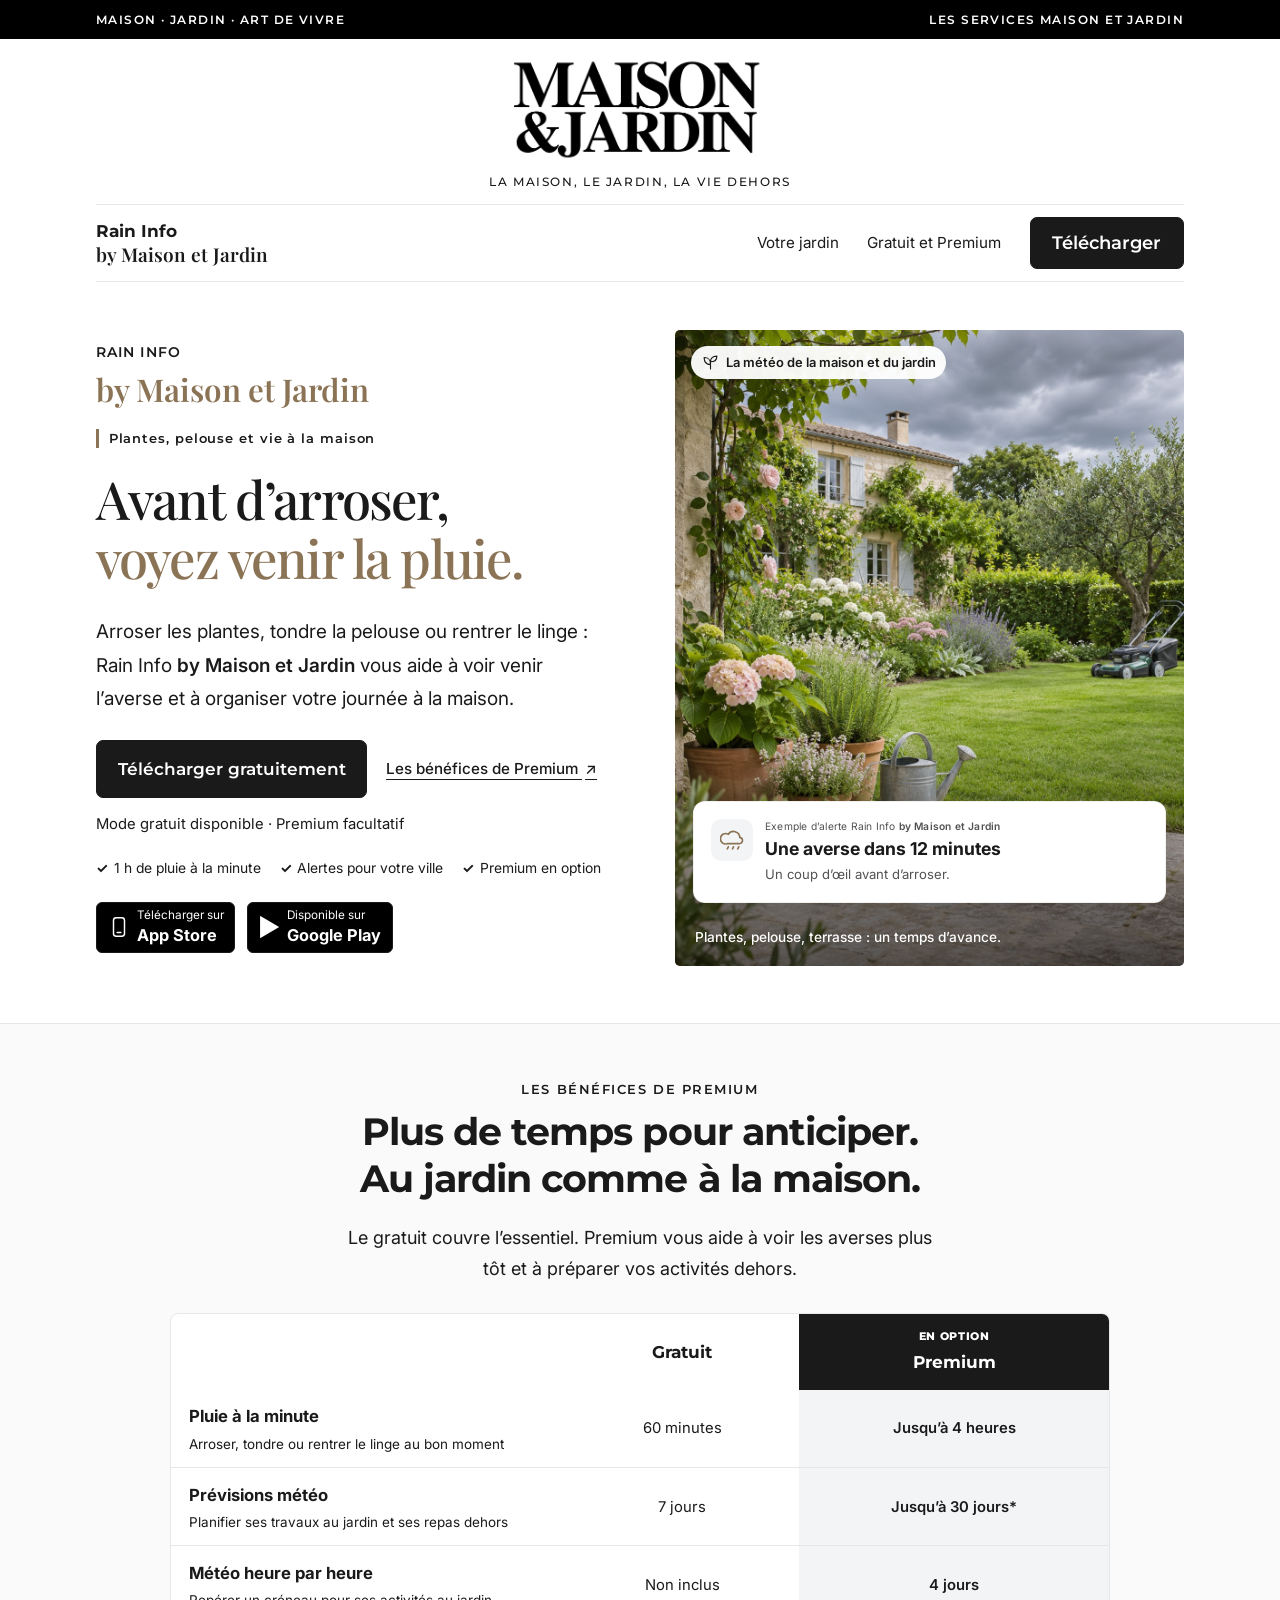
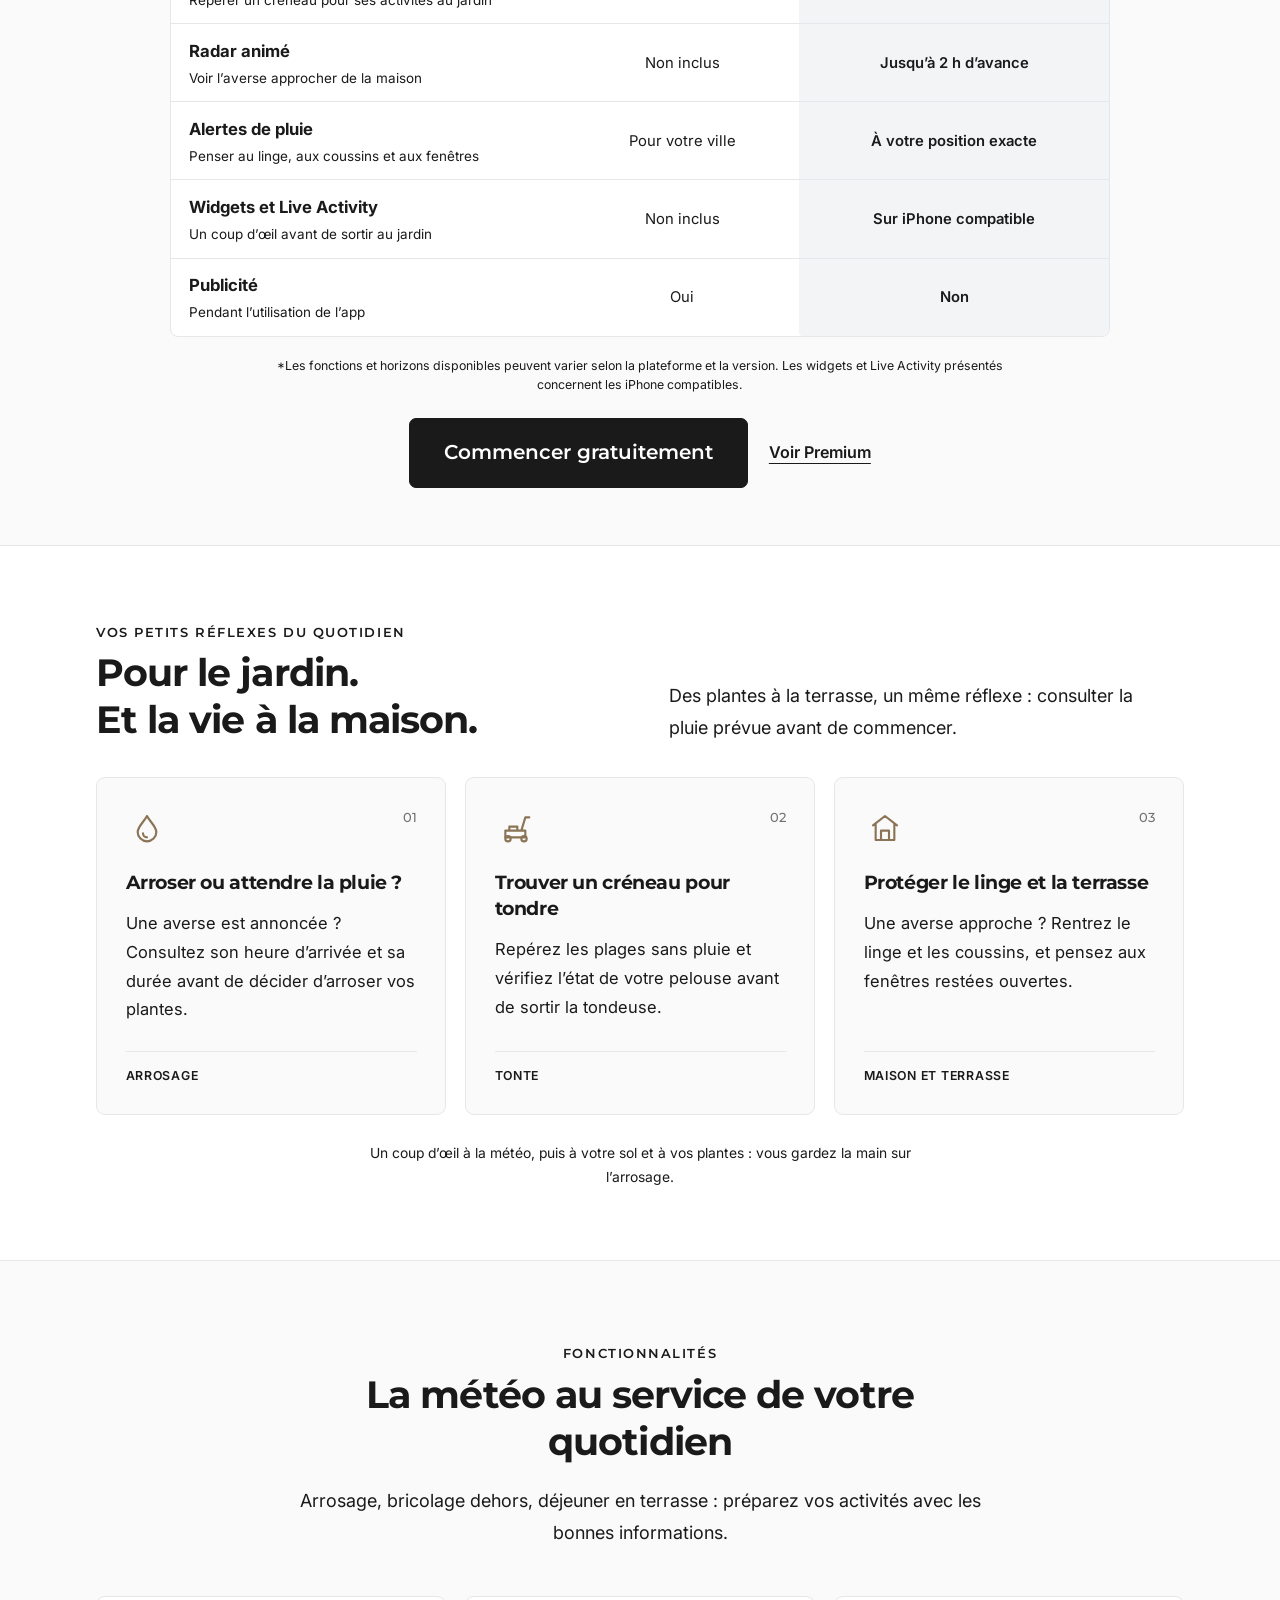
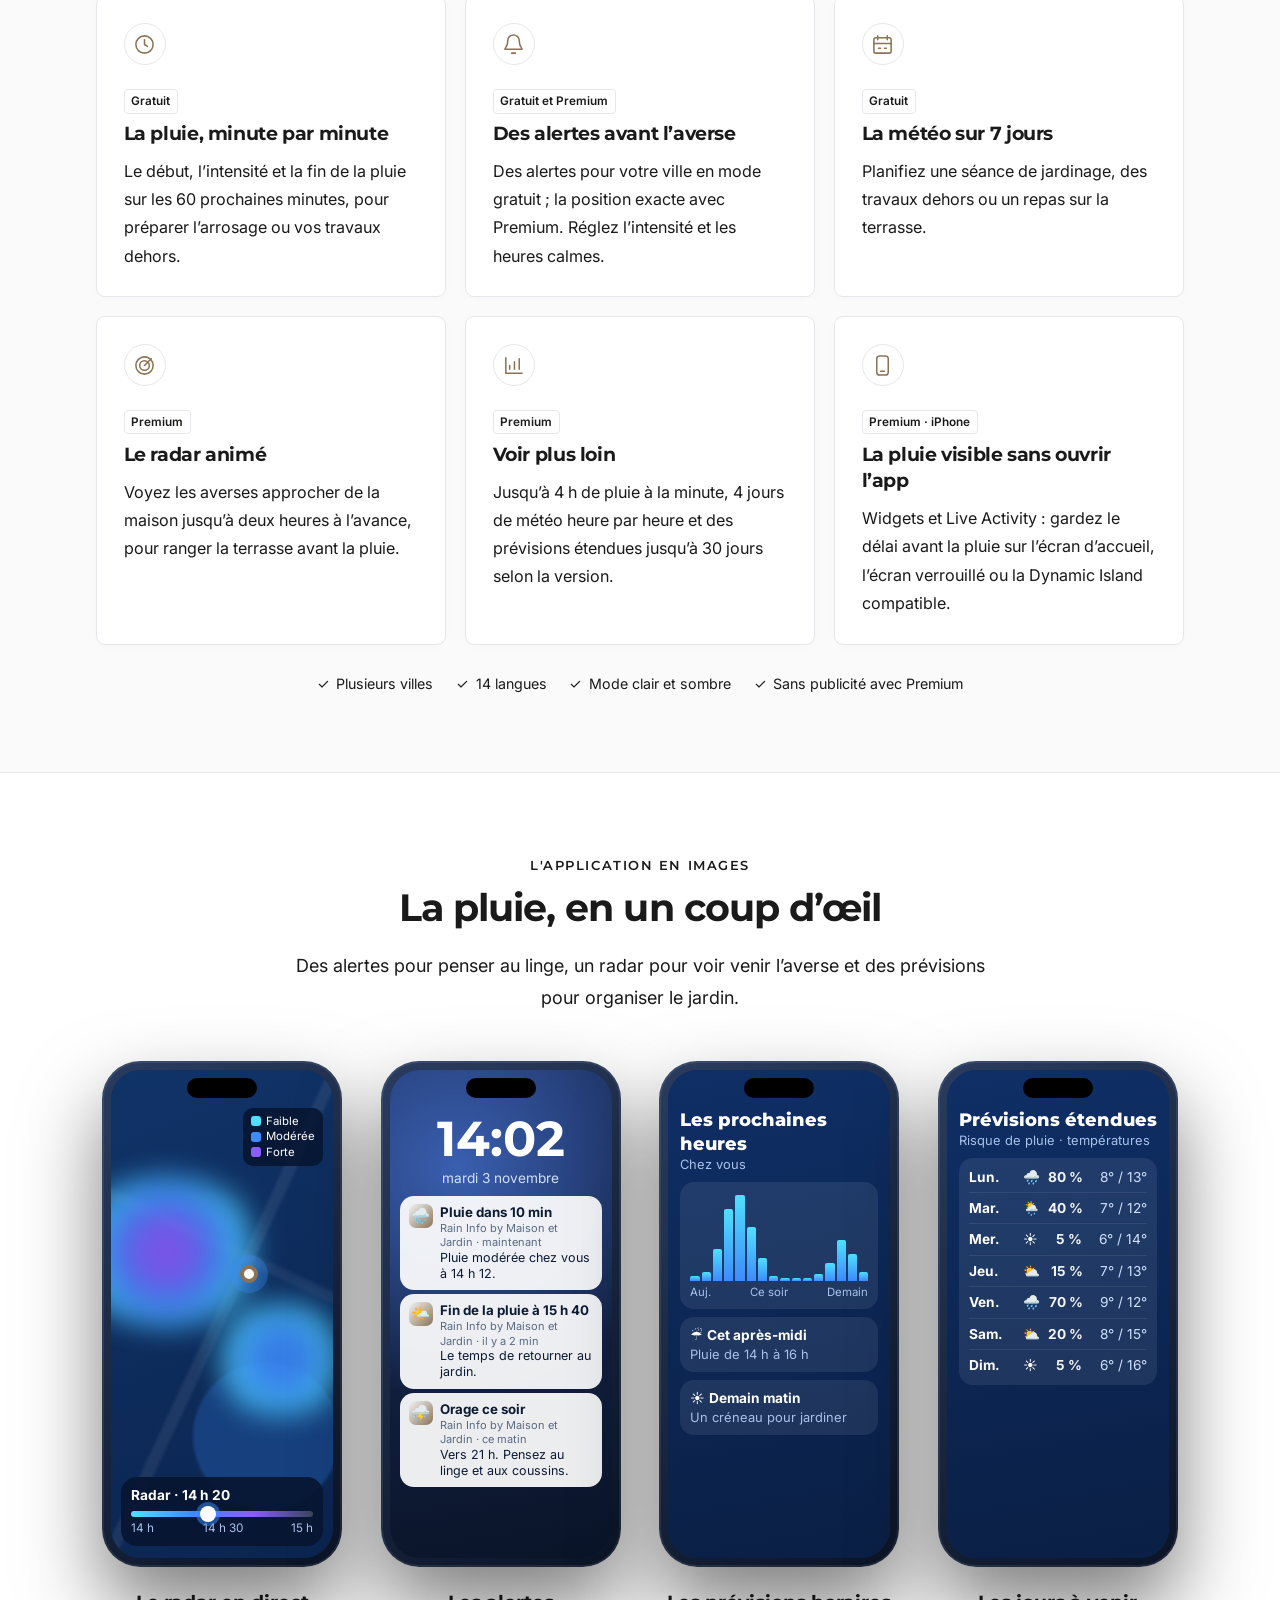
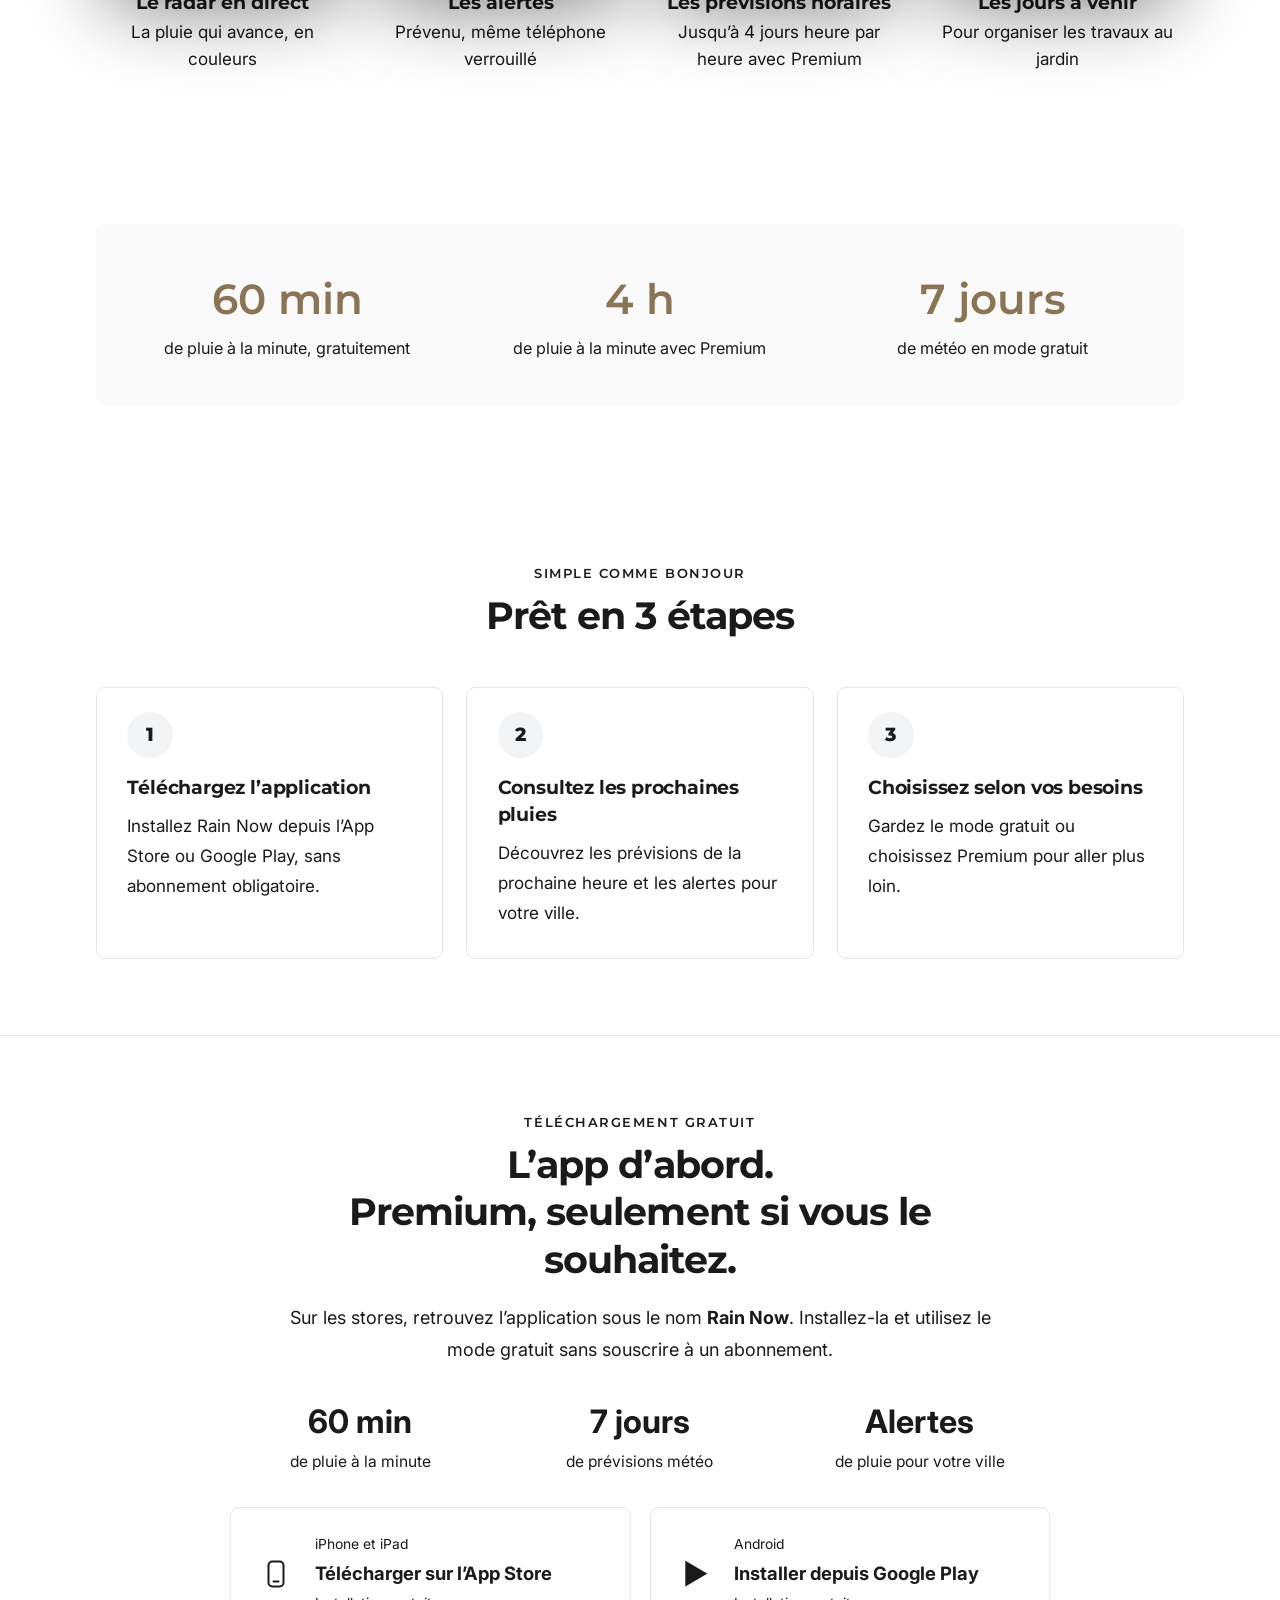
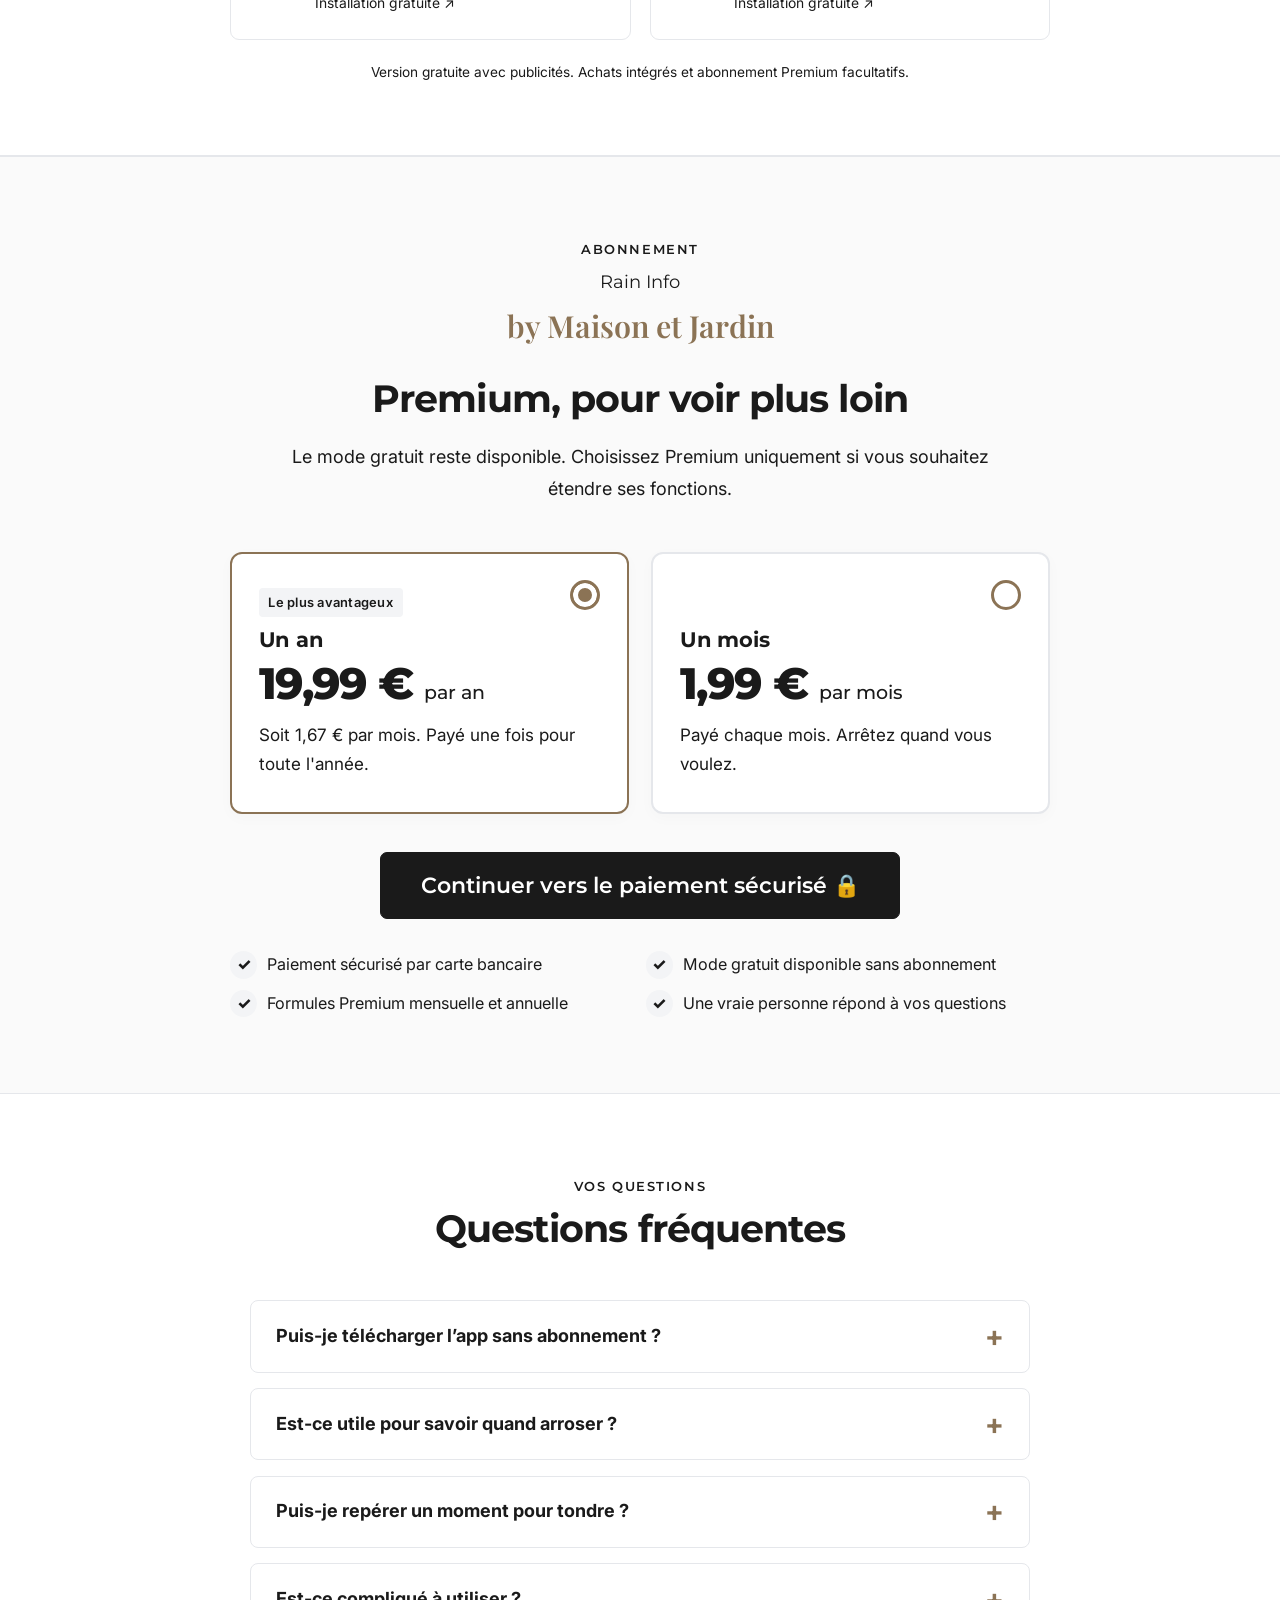
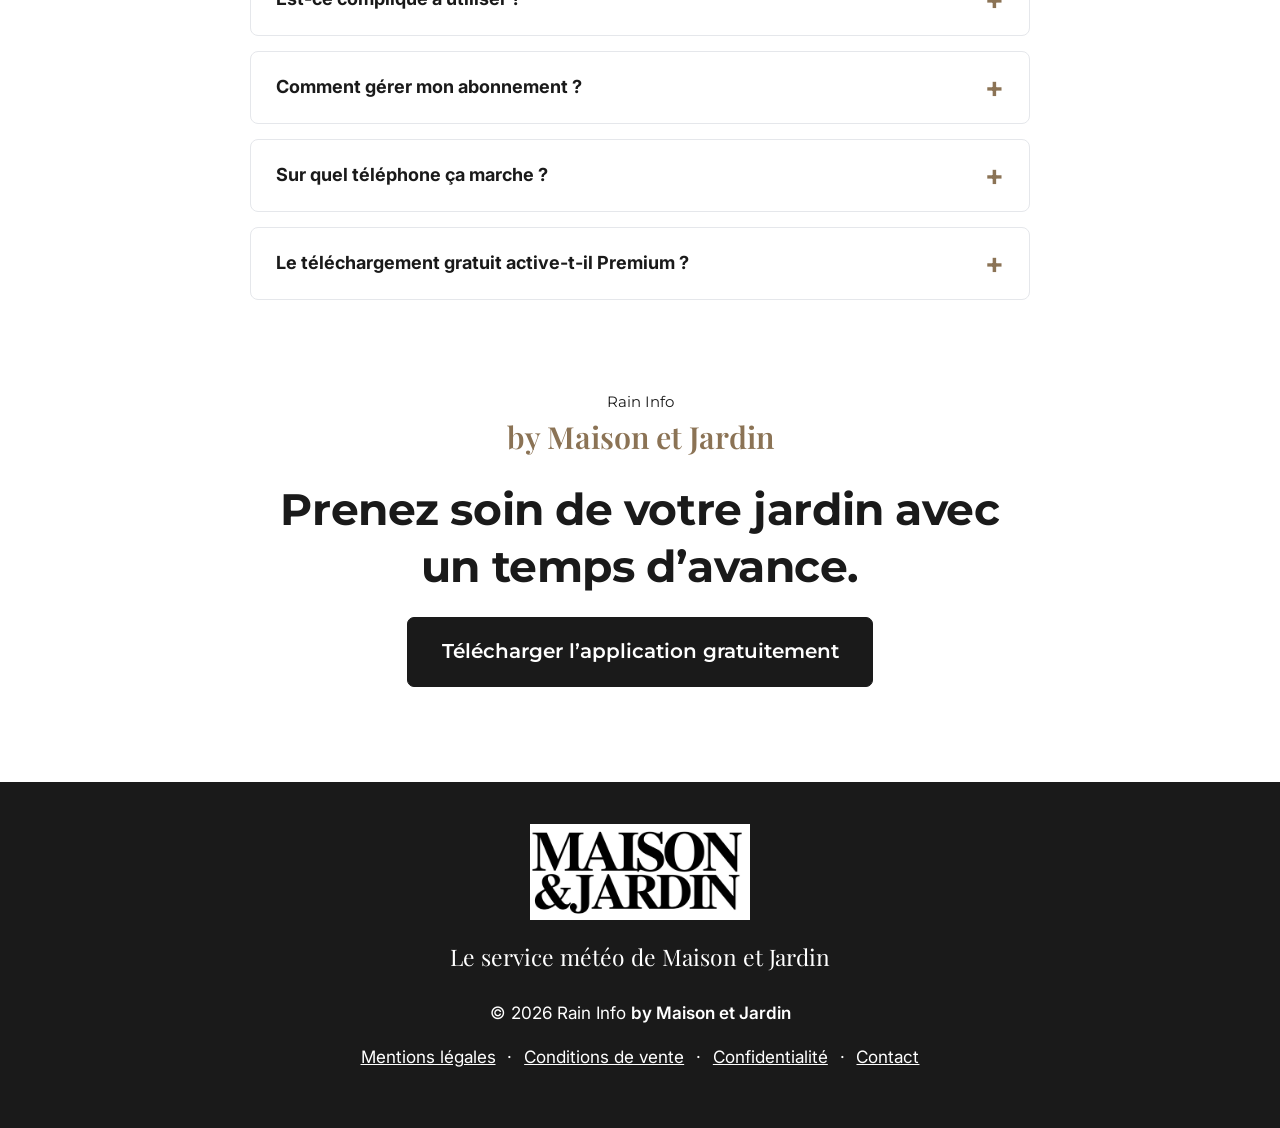
==== commit edba41fe: "Remonter le comparatif Maison et Jardin et illustrer les usages de la maison" ====
--- a/index.html
+++ b/index.html
@@ -284,19 +284,19 @@
       <a class="service-name" href="#" aria-label="Rain Info by Maison et Jardin, accueil">Rain Info <span>by Maison et Jardin</span></a>
       <div class="service-navigation">
         <a href="#t-jardin">Votre jardin</a>
-        <a href="#t-shots">L’application</a>
+        <a href="#comparatif">Gratuit et Premium</a>
         <a class="btn" href="#telecharger">Télécharger</a>
       </div>
     </nav>
     <div class="hero-in">
       <div class="hero-copy">
         <p class="hero-brand">Rain Info <span>by Maison et Jardin</span></p>
-        <span class="pill">Arrosage, tonte et travaux au jardin</span>
+        <span class="pill">Plantes, pelouse et vie à la maison</span>
         <h1>Avant d’arroser,<br><span>voyez venir la pluie.</span></h1>
-        <p class="lead">Préparez l’arrosage, repérez un créneau pour tondre et anticipez les averses. Rain Info <span class="brand-by">by Maison et Jardin</span> vous montre la pluie prévue près de chez vous, avant de sortir au jardin.</p>
+        <p class="lead">Arroser les plantes, tondre la pelouse ou rentrer le linge : Rain Info <span class="brand-by">by Maison et Jardin</span> vous aide à voir venir l’averse et à organiser votre journée à la maison.</p>
         <div class="cta-row">
           <a class="btn" href="#telecharger">Télécharger gratuitement</a>
-          <a class="hero-secondary" href="#abonnement">Découvrir Premium <span aria-hidden="true">↗</span></a>
+          <a class="hero-secondary" href="#comparatif">Les bénéfices de Premium <span aria-hidden="true">↗</span></a>
         </div>
         <p class="hero-price">Mode gratuit disponible · Premium facultatif</p>
         <ul class="hero-benefits"><li>1 h de pluie à la minute</li><li>Alertes pour votre ville</li><li>Premium en option</li></ul>
@@ -307,28 +307,56 @@
       </div>
       <figure class="garden-visual">
         <img class="garden-photo" src="assets/jardin-avant-pluie-v1.jpg" width="1122" height="1402" alt="Un jardin fleuri avec des plantes en pots, un arrosoir et une tondeuse près de la pelouse, sous un ciel annonçant la pluie." fetchpriority="high" decoding="async">
-        <div class="photo-label"><svg width="24" height="24" viewBox="0 0 24 24" fill="none" stroke="currentColor" stroke-width="1.6" stroke-linecap="round" stroke-linejoin="round" aria-hidden="true"><path d="M12 21V11m0 4C5 15 3 11 3 5c7 0 9 3 9 10m0-4c0-5 3-8 9-8 0 5-2 8-9 8"/></svg> Un œil sur la météo du jardin</div>
+        <div class="photo-label"><svg width="24" height="24" viewBox="0 0 24 24" fill="none" stroke="currentColor" stroke-width="1.6" stroke-linecap="round" stroke-linejoin="round" aria-hidden="true"><path d="M12 21V11m0 4C5 15 3 11 3 5c7 0 9 3 9 10m0-4c0-5 3-8 9-8 0 5-2 8-9 8"/></svg> La météo de la maison et du jardin</div>
         <div class="weather-alert">
           <span class="weather-alert-icon"><svg width="24" height="24" viewBox="0 0 24 24" fill="none" stroke="currentColor" stroke-width="1.6" stroke-linecap="round" stroke-linejoin="round" aria-hidden="true"><path d="M7 16a5 5 0 1 1 1-9 6 6 0 0 1 11 3 3 3 0 0 1-1 6H7"/><path d="m8 19-1 2m6-2-1 2m6-2-1 2"/></svg></span>
           <div><span class="alert-eyebrow">Exemple d’alerte Rain Info <span class="brand-by">by Maison et Jardin</span></span><strong>Une averse dans 12 minutes</strong><p>Un coup d’œil avant d’arroser.</p></div>
         </div>
-        <figcaption>Arroser, tondre, planter. Au bon moment.</figcaption>
+        <figcaption>Plantes, pelouse, terrasse : un temps d’avance.</figcaption>
       </figure>
     </div>
   </div>
 </header>
 
 <main id="contenu">
+  <section class="garden-comparison" id="comparatif" aria-labelledby="t-avantages">
+    <div class="wrap">
+      <div class="center">
+        <span class="kicker">Les bénéfices de Premium</span>
+        <h2 id="t-avantages">Plus de temps pour anticiper.<br>Au jardin comme à la maison.</h2>
+        <p>Le gratuit couvre l’essentiel. Premium vous aide à voir les averses plus tôt et à préparer vos activités dehors.</p>
+      </div>
+      <div class="cmp-wrap">
+        <table class="cmp">
+          <caption class="sr">Comparaison entre le mode gratuit et Premium de Rain Info by Maison et Jardin</caption>
+          <colgroup><col class="c-feat"><col class="c-free"><col class="c-pro"></colgroup>
+          <thead><tr><td></td><th scope="col" class="free">Gratuit</th><th scope="col" class="pro"><em>En option</em>Premium</th></tr></thead>
+          <tbody>
+            <tr><th scope="row">Pluie à la minute<span>Arroser, tondre ou rentrer le linge au bon moment</span></th><td><span class="compare-value">60 minutes</span></td><td class="pro"><span class="compare-value">Jusqu’à 4 heures</span></td></tr>
+            <tr><th scope="row">Prévisions météo<span>Planifier ses travaux au jardin et ses repas dehors</span></th><td><span class="compare-value">7 jours</span></td><td class="pro"><span class="compare-value">Jusqu’à 30 jours*</span></td></tr>
+            <tr><th scope="row">Météo heure par heure<span>Repérer un créneau pour ses activités au jardin</span></th><td><span class="compare-value">Non inclus</span></td><td class="pro"><span class="compare-value">4 jours</span></td></tr>
+            <tr><th scope="row">Radar animé<span>Voir l’averse approcher de la maison</span></th><td><span class="compare-value">Non inclus</span></td><td class="pro"><span class="compare-value">Jusqu’à 2 h d’avance</span></td></tr>
+            <tr><th scope="row">Alertes de pluie<span>Penser au linge, aux coussins et aux fenêtres</span></th><td><span class="compare-value">Pour votre ville</span></td><td class="pro"><span class="compare-value">À votre position exacte</span></td></tr>
+            <tr><th scope="row">Widgets et Live Activity<span>Un coup d’œil avant de sortir au jardin</span></th><td><span class="compare-value">Non inclus</span></td><td class="pro"><span class="compare-value">Sur iPhone compatible</span></td></tr>
+            <tr><th scope="row">Publicité<span>Pendant l’utilisation de l’app</span></th><td><span class="compare-value">Oui</span></td><td class="pro"><span class="compare-value">Non</span></td></tr>
+          </tbody>
+        </table>
+      </div>
+      <p class="comparison-note">*Les fonctions et horizons disponibles peuvent varier selon la plateforme et la version. Les widgets et Live Activity présentés concernent les iPhone compatibles.</p>
+      <div class="cmp-cta"><a class="btn" href="#telecharger">Commencer gratuitement</a> <a class="free-secondary" href="#abonnement">Voir Premium</a></div>
+    </div>
+  </section>
+
   <section class="garden-section" aria-labelledby="t-jardin">
     <div class="wrap">
       <div class="garden-heading">
-        <div><span class="kicker">Le bon réflexe météo au jardin</span><h2 id="t-jardin">Pour vos plantes,<br>votre pelouse et vos projets.</h2></div>
-        <p>La pluie peut changer le programme de la journée. Consultez ce qui est annoncé avant d’arroser, de tondre ou de commencer vos petits travaux au jardin.</p>
+        <div><span class="kicker">Vos petits réflexes du quotidien</span><h2 id="t-jardin">Pour le jardin.<br>Et la vie à la maison.</h2></div>
+        <p>Des plantes à la terrasse, un même réflexe : consulter la pluie prévue avant de commencer.</p>
       </div>
       <div class="garden-grid">
         <article class="garden-card"><span class="garden-index" aria-hidden="true">01</span><span class="garden-icon"><svg width="24" height="24" viewBox="0 0 24 24" fill="none" stroke="currentColor" stroke-width="1.6" stroke-linecap="round" stroke-linejoin="round" aria-hidden="true"><path d="M12 3C10 7 5 11 5 15a7 7 0 0 0 14 0c0-4-5-8-7-12Z"/><path d="M9 16a3 3 0 0 0 3 3"/></svg></span><h3>Arroser ou attendre la pluie ?</h3><p>Une averse est annoncée ? Consultez son heure d’arrivée et sa durée avant de décider d’arroser vos plantes.</p><span class="garden-tag">Arrosage</span></article>
         <article class="garden-card"><span class="garden-index" aria-hidden="true">02</span><span class="garden-icon"><svg width="24" height="24" viewBox="0 0 24 24" fill="none" stroke="currentColor" stroke-width="1.6" stroke-linecap="round" stroke-linejoin="round" aria-hidden="true"><path d="M4 14h15v5H4zM16 14l3-10h3M7 14v-3h6v3"/><circle cx="6" cy="20" r="2"/><circle cx="18" cy="20" r="2"/></svg></span><h3>Trouver un créneau pour tondre</h3><p>Repérez les plages sans pluie et vérifiez l’état de votre pelouse avant de sortir la tondeuse.</p><span class="garden-tag">Tonte</span></article>
-        <article class="garden-card"><span class="garden-index" aria-hidden="true">03</span><span class="garden-icon"><svg width="24" height="24" viewBox="0 0 24 24" fill="none" stroke="currentColor" stroke-width="1.6" stroke-linecap="round" stroke-linejoin="round" aria-hidden="true"><path d="M12 21V11m0 4C5 15 3 11 3 5c7 0 9 3 9 10m0-4c0-5 3-8 9-8 0 5-2 8-9 8"/></svg></span><h3>Organiser les travaux au jardin</h3><p>Anticipez les averses pour planifier vos plantations, rempoter vos plantes ou profiter de la terrasse.</p><span class="garden-tag">Jardin et terrasse</span></article>
+        <article class="garden-card"><span class="garden-index" aria-hidden="true">03</span><span class="garden-icon"><svg width="24" height="24" viewBox="0 0 24 24" fill="none" stroke="currentColor" stroke-width="1.6" stroke-linecap="round" stroke-linejoin="round" aria-hidden="true"><path d="m3 10 9-7 9 7M5 9v12h14V9M9 21v-7h6v7"/></svg></span><h3>Protéger le linge et la terrasse</h3><p>Une averse approche ? Rentrez le linge et les coussins, et pensez aux fenêtres restées ouvertes.</p><span class="garden-tag">Maison et terrasse</span></article>
       </div>
       <p class="garden-note">Un coup d’œil à la météo, puis à votre sol et à vos plantes : vous gardez la main sur l’arrosage.</p>
     </div>
@@ -338,14 +366,14 @@
     <div class="wrap">
       <div class="center">
         <span class="kicker">Fonctionnalités</span>
-        <h2 id="t-fonc">La bonne info, avant de jardiner</h2>
-        <p>Repérez l’arrivée des averses, choisissez un créneau sans pluie et organisez votre journée au jardin.</p>
+        <h2 id="t-fonc">La météo au service de votre quotidien</h2>
+        <p>Arrosage, bricolage dehors, déjeuner en terrasse : préparez vos activités avec les bonnes informations.</p>
       </div>
       <div class="feat">
-        <div class="card"><div class="ico" aria-hidden="true"><svg width="24" height="24" viewBox="0 0 24 24" fill="none" stroke="currentColor" stroke-width="1.6" stroke-linecap="round" stroke-linejoin="round" aria-hidden="true"><circle cx="12" cy="12" r="9"/><path d="M12 7v5l3 2"/></svg></div><span class="feature-tier">Gratuit</span><h3>La pluie, minute par minute</h3><p>Le début, l’intensité et la fin de la pluie sur les 60 prochaines minutes, pour préparer votre activité.</p></div>
+        <div class="card"><div class="ico" aria-hidden="true"><svg width="24" height="24" viewBox="0 0 24 24" fill="none" stroke="currentColor" stroke-width="1.6" stroke-linecap="round" stroke-linejoin="round" aria-hidden="true"><circle cx="12" cy="12" r="9"/><path d="M12 7v5l3 2"/></svg></div><span class="feature-tier">Gratuit</span><h3>La pluie, minute par minute</h3><p>Le début, l’intensité et la fin de la pluie sur les 60 prochaines minutes, pour préparer l’arrosage ou vos travaux dehors.</p></div>
         <div class="card"><div class="ico" aria-hidden="true"><svg width="24" height="24" viewBox="0 0 24 24" fill="none" stroke="currentColor" stroke-width="1.6" stroke-linecap="round" stroke-linejoin="round" aria-hidden="true"><path d="M18 8a6 6 0 0 0-12 0c0 7-3 7-3 9h18c0-2-3-2-3-9"/><path d="M10 21h4"/></svg></div><span class="feature-tier">Gratuit et Premium</span><h3>Des alertes avant l’averse</h3><p>Des alertes pour votre ville en mode gratuit ; la position exacte avec Premium. Réglez l’intensité et les heures calmes.</p></div>
-        <div class="card"><div class="ico" aria-hidden="true"><svg width="24" height="24" viewBox="0 0 24 24" fill="none" stroke="currentColor" stroke-width="1.6" stroke-linecap="round" stroke-linejoin="round" aria-hidden="true"><rect x="3" y="5" width="18" height="16" rx="2"/><path d="M7 3v4m10-4v4M3 11h18m-13 5h2m4 0h2"/></svg></div><span class="feature-tier">Gratuit</span><h3>La météo sur 7 jours</h3><p>Consultez la météo de la semaine. Suivez votre ville ou d’autres lieux pour préparer vos projets.</p></div>
-        <div class="card"><div class="ico" aria-hidden="true"><svg width="24" height="24" viewBox="0 0 24 24" fill="none" stroke="currentColor" stroke-width="1.6" stroke-linecap="round" stroke-linejoin="round" aria-hidden="true"><circle cx="12" cy="12" r="9"/><circle cx="12" cy="12" r="5"/><path d="m12 12 7-7"/></svg></div><span class="feature-tier">Premium</span><h3>Le radar animé</h3><p>Regardez les averses se déplacer et leur évolution jusqu’à deux heures à l’avance.</p></div>
+        <div class="card"><div class="ico" aria-hidden="true"><svg width="24" height="24" viewBox="0 0 24 24" fill="none" stroke="currentColor" stroke-width="1.6" stroke-linecap="round" stroke-linejoin="round" aria-hidden="true"><rect x="3" y="5" width="18" height="16" rx="2"/><path d="M7 3v4m10-4v4M3 11h18m-13 5h2m4 0h2"/></svg></div><span class="feature-tier">Gratuit</span><h3>La météo sur 7 jours</h3><p>Planifiez une séance de jardinage, des travaux dehors ou un repas sur la terrasse.</p></div>
+        <div class="card"><div class="ico" aria-hidden="true"><svg width="24" height="24" viewBox="0 0 24 24" fill="none" stroke="currentColor" stroke-width="1.6" stroke-linecap="round" stroke-linejoin="round" aria-hidden="true"><circle cx="12" cy="12" r="9"/><circle cx="12" cy="12" r="5"/><path d="m12 12 7-7"/></svg></div><span class="feature-tier">Premium</span><h3>Le radar animé</h3><p>Voyez les averses approcher de la maison jusqu’à deux heures à l’avance, pour ranger la terrasse avant la pluie.</p></div>
         <div class="card"><div class="ico" aria-hidden="true"><svg width="24" height="24" viewBox="0 0 24 24" fill="none" stroke="currentColor" stroke-width="1.6" stroke-linecap="round" stroke-linejoin="round" aria-hidden="true"><path d="M4 4v16h17M8 16v-4m5 4V8m5 8V5"/></svg></div><span class="feature-tier">Premium</span><h3>Voir plus loin</h3><p>Jusqu’à 4 h de pluie à la minute, 4 jours de météo heure par heure et des prévisions étendues jusqu’à 30 jours selon la version.</p></div>
         <div class="card"><div class="ico" aria-hidden="true"><svg width="24" height="24" viewBox="0 0 24 24" fill="none" stroke="currentColor" stroke-width="1.6" stroke-linecap="round" stroke-linejoin="round" aria-hidden="true"><rect x="6" y="2" width="12" height="20" rx="3"/><path d="M10 18h4"/></svg></div><span class="feature-tier">Premium · iPhone</span><h3>La pluie visible sans ouvrir l’app</h3><p>Widgets et Live Activity : gardez le délai avant la pluie sur l’écran d’accueil, l’écran verrouillé ou la Dynamic Island compatible.</p></div>
       </div>
@@ -358,7 +386,7 @@
       <div class="center">
         <span class="kicker">L'application en images</span>
         <h2 id="t-shots">La pluie, en un coup d’œil</h2>
-        <p>Des alertes, une carte et des prévisions lisibles : les informations utiles pour organiser votre journée au jardin.</p>
+        <p>Des alertes pour penser au linge, un radar pour voir venir l’averse et des prévisions pour organiser le jardin.</p>
       </div>
       <div class="gallery">
 
@@ -385,8 +413,8 @@
                 <div class="clock">14:02</div>
                 <div class="date">mardi 3 novembre</div>
                 <div class="nt"><i>🌧️</i><div><b>Pluie dans 10 min</b><small>Rain Info <span class="brand-by">by Maison et Jardin</span> · maintenant</small>Pluie modérée chez vous à 14 h 12.</div></div>
-                <div class="nt"><i>🌤️</i><div><b>Fin de la pluie à 15 h 40</b><small>Rain Info <span class="brand-by">by Maison et Jardin</span> · il y a 2 min</small>Le temps de ressortir après.</div></div>
-                <div class="nt"><i>⛈️</i><div><b>Orage ce soir</b><small>Rain Info <span class="brand-by">by Maison et Jardin</span> · ce matin</small>Vers 21 h. Pensez à vos plantes en pots.</div></div>
+                <div class="nt"><i>🌤️</i><div><b>Fin de la pluie à 15 h 40</b><small>Rain Info <span class="brand-by">by Maison et Jardin</span> · il y a 2 min</small>Le temps de retourner au jardin.</div></div>
+                <div class="nt"><i>⛈️</i><div><b>Orage ce soir</b><small>Rain Info <span class="brand-by">by Maison et Jardin</span> · ce matin</small>Vers 21 h. Pensez au linge et aux coussins.</div></div>
               </div>
             </div>
           </div>
@@ -463,33 +491,7 @@
     </div>
   </section>
 
-  <section style="padding-top:0" aria-labelledby="t-avantages">
-    <div class="wrap">
-      <div class="center">
-        <span class="kicker">Gratuit ou Premium</span>
-        <h2 id="t-avantages">Commencez gratuitement.<br>Allez plus loin avec Premium.</h2>
-        <p>Le mode gratuit inclut déjà la pluie à la minute, la météo sur 7 jours et les alertes pour votre ville. Premium étend les prévisions et ajoute des fonctions.</p>
-      </div>
-      <div class="cmp-wrap">
-        <table class="cmp">
-          <caption class="sr">Comparaison entre le mode gratuit et Premium de Rain Info by Maison et Jardin</caption>
-          <colgroup><col class="c-feat"><col class="c-free"><col class="c-pro"></colgroup>
-          <thead><tr><td></td><th scope="col" class="free">Gratuit</th><th scope="col" class="pro"><em>En option</em>Premium</th></tr></thead>
-          <tbody>
-            <tr><th scope="row">Pluie à la minute<span>Début, intensité et fin de l’averse</span></th><td><span class="compare-value">60 minutes</span></td><td class="pro"><span class="compare-value">Jusqu’à 240 minutes</span></td></tr>
-            <tr><th scope="row">Prévisions météo<span>Pour organiser les jours à venir</span></th><td><span class="compare-value">7 jours</span></td><td class="pro"><span class="compare-value">Jusqu’à 30 jours*</span></td></tr>
-            <tr><th scope="row">Météo heure par heure<span>Température, pluie et vent</span></th><td><span class="compare-value">—</span></td><td class="pro"><span class="compare-value">4 jours</span></td></tr>
-            <tr><th scope="row">Radar animé<span>Voir les averses se déplacer</span></th><td><span class="compare-value">—</span></td><td class="pro"><span class="compare-value">Jusqu’à 2 h d’avance</span></td></tr>
-            <tr><th scope="row">Alertes de pluie<span>Choisir l’intensité et les heures calmes</span></th><td><span class="compare-value">Pour votre ville</span></td><td class="pro"><span class="compare-value">À votre position exacte</span></td></tr>
-            <tr><th scope="row">Widgets et Live Activity<span>Écran d’accueil et écran verrouillé</span></th><td><span class="compare-value">—</span></td><td class="pro"><span class="compare-value">Sur iPhone compatible</span></td></tr>
-            <tr><th scope="row">Publicité<span>Pendant l’utilisation de l’app</span></th><td><span class="compare-value">Oui</span></td><td class="pro"><span class="compare-value">Non</span></td></tr>
-          </tbody>
-        </table>
-      </div>
-      <p class="comparison-note">*Les fonctions et horizons disponibles peuvent varier selon la plateforme et la version. Les widgets et Live Activity présentés concernent les iPhone compatibles.</p>
-      <div class="cmp-cta"><a class="btn" href="#telecharger">Commencer gratuitement</a> <a class="free-secondary" href="#abonnement">Voir Premium</a></div>
-    </div>
-  </section>
+
 
 
   <section class="download-section" id="telecharger" aria-labelledby="t-download">
--- a/assets/garden.css
+++ b/assets/garden.css
@@ -1,4 +1,5 @@
 /* Présentation éditoriale du jardin. Les couleurs viennent de brand.css. */
+:root{--muted:#1a1a1a}
 .magazine-masthead{padding:14px 16px 12px}
 .masthead-logo{width:258px;height:112px}
 .magazine-masthead p{margin-top:8px;letter-spacing:.14em}
@@ -80,6 +81,31 @@
 .payment-header~main{padding-top:1.8rem}
 .payment-header~main .card{border-radius:10px;box-shadow:0 3px 16px rgba(0,0,0,.025)}
 .payment-header~main .sum{border-top:3px solid var(--sky)}
+/* Le comparatif est la première section après l'introduction. */
+.garden-comparison{padding:2.6rem 0 3rem;border-top:1px solid var(--line);background:#fafafa}
+.garden-comparison .center{margin-bottom:1.5rem}
+.garden-comparison .center p{max-width:54ch;margin-inline:auto;color:#1a1a1a}
+.garden-comparison .cmp-wrap{border-radius:8px;padding:0;overflow:hidden;box-shadow:none;background:#fff;max-width:940px}
+.garden-comparison table.cmp th,.garden-comparison table.cmp td{padding:.8em .7em;color:#1a1a1a}
+.garden-comparison table.cmp th[scope=row]{font-size:.88rem;padding-left:1.1em}
+.garden-comparison table.cmp th[scope=row] span{font-size:.71rem;color:#1a1a1a;line-height:1.5;margin-top:.25em}
+.garden-comparison table.cmp thead th{font-size:.92rem}
+.garden-comparison table.cmp thead th.pro{background:#1a1a1a;color:#fff;border-radius:0}
+.garden-comparison table.cmp thead th.pro em{color:#fff;font-size:.58rem}
+.garden-comparison table.cmp td.pro{background:#f3f4f6;font-weight:600;border-radius:0}
+.garden-comparison table.cmp .compare-value{font-size:.78rem}
+.garden-comparison .comparison-note{color:#1a1a1a;font-size:.65rem;line-height:1.6}
+.garden-comparison .cmp-cta{margin-top:1.2rem}
+@media(max-width:620px){
+ .garden-comparison{padding:1.8rem 0 2rem}
+ .garden-comparison .center h2{font-size:1.5rem}
+ .garden-comparison .center p{font-size:.85rem;line-height:1.6}
+ .garden-comparison table.cmp th,.garden-comparison table.cmp td{padding:.8em .45em}
+ .garden-comparison table.cmp th[scope=row]{font-size:.76rem;line-height:1.4;padding-left:.65em}
+ .garden-comparison table.cmp thead th{font-size:.77rem}
+ .garden-comparison table.cmp .compare-value{font-size:.7rem;line-height:1.5}
+ .garden-comparison .comparison-note{text-align:left;font-size:.64rem}
+}
 @media(max-width:1020px) and (min-width:880px){
  .hero-in{gap:1.8rem}
  .hero h1{font-size:2.35rem}
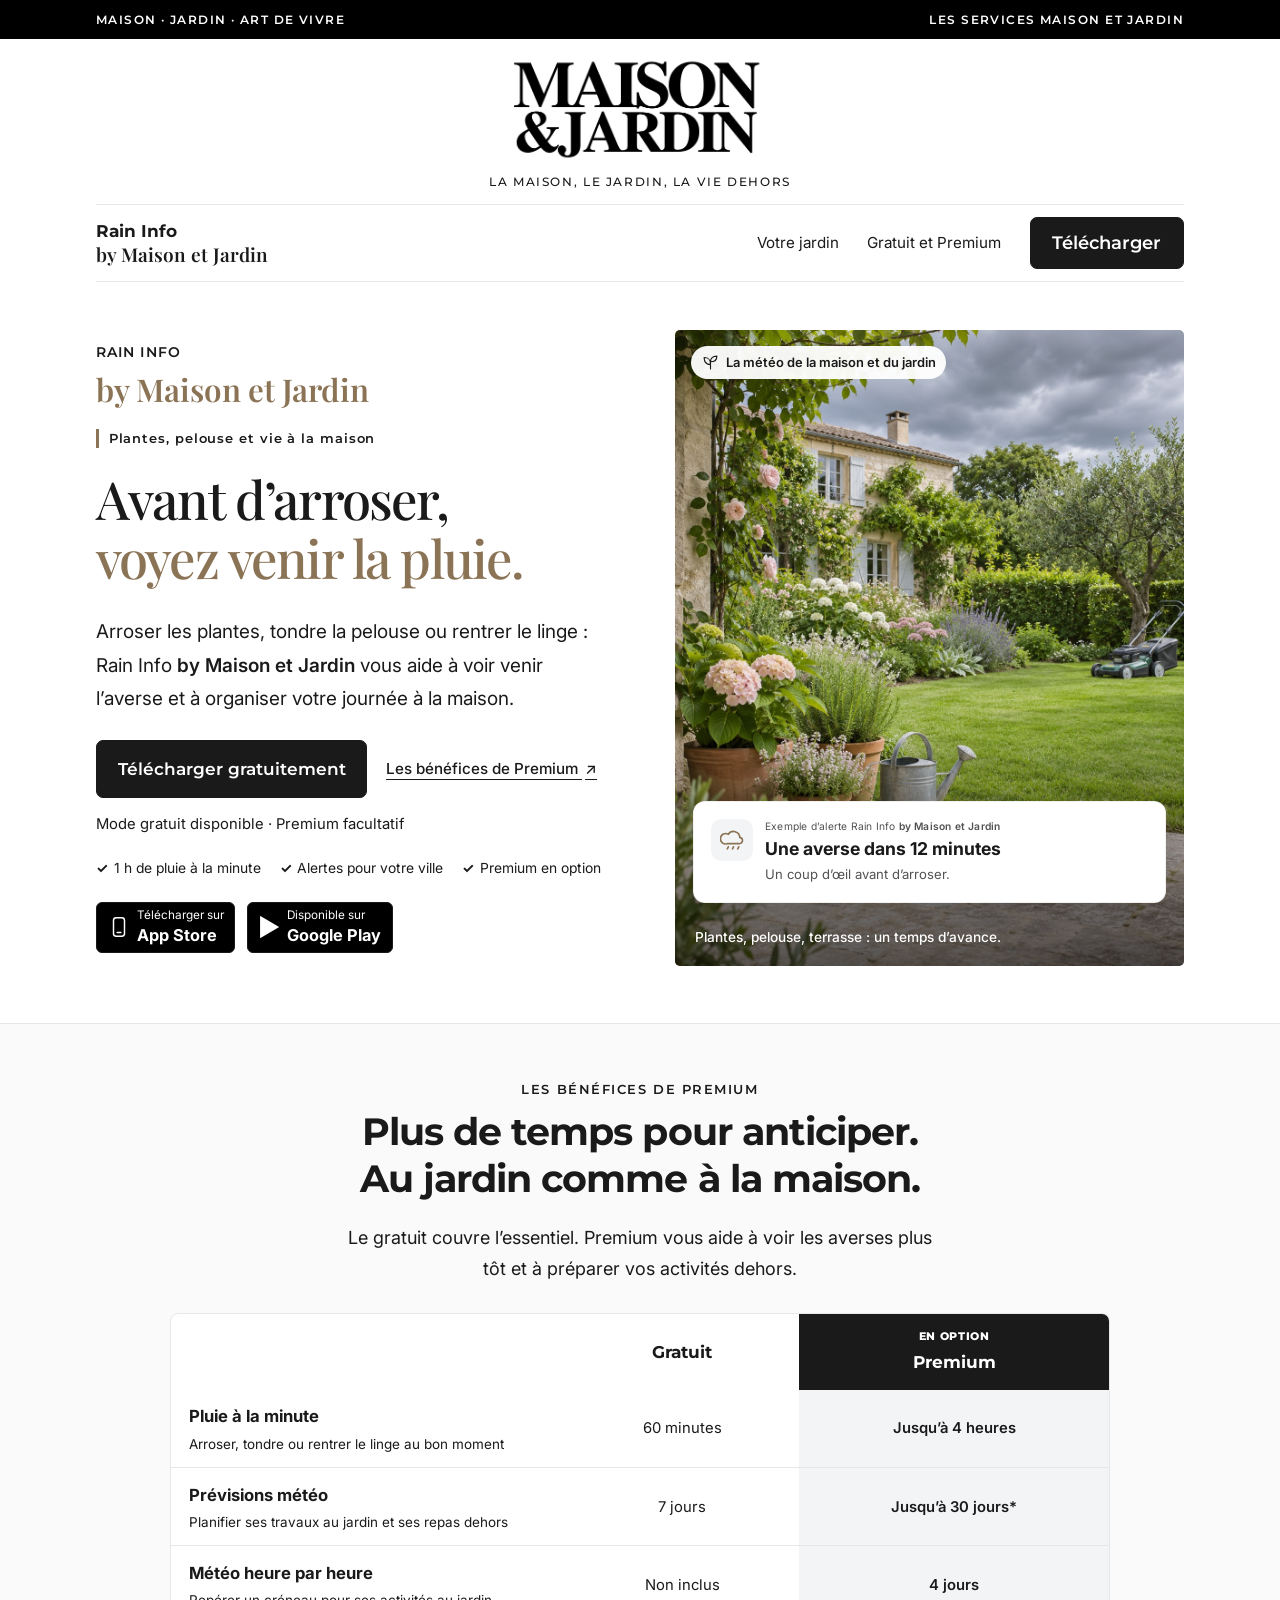
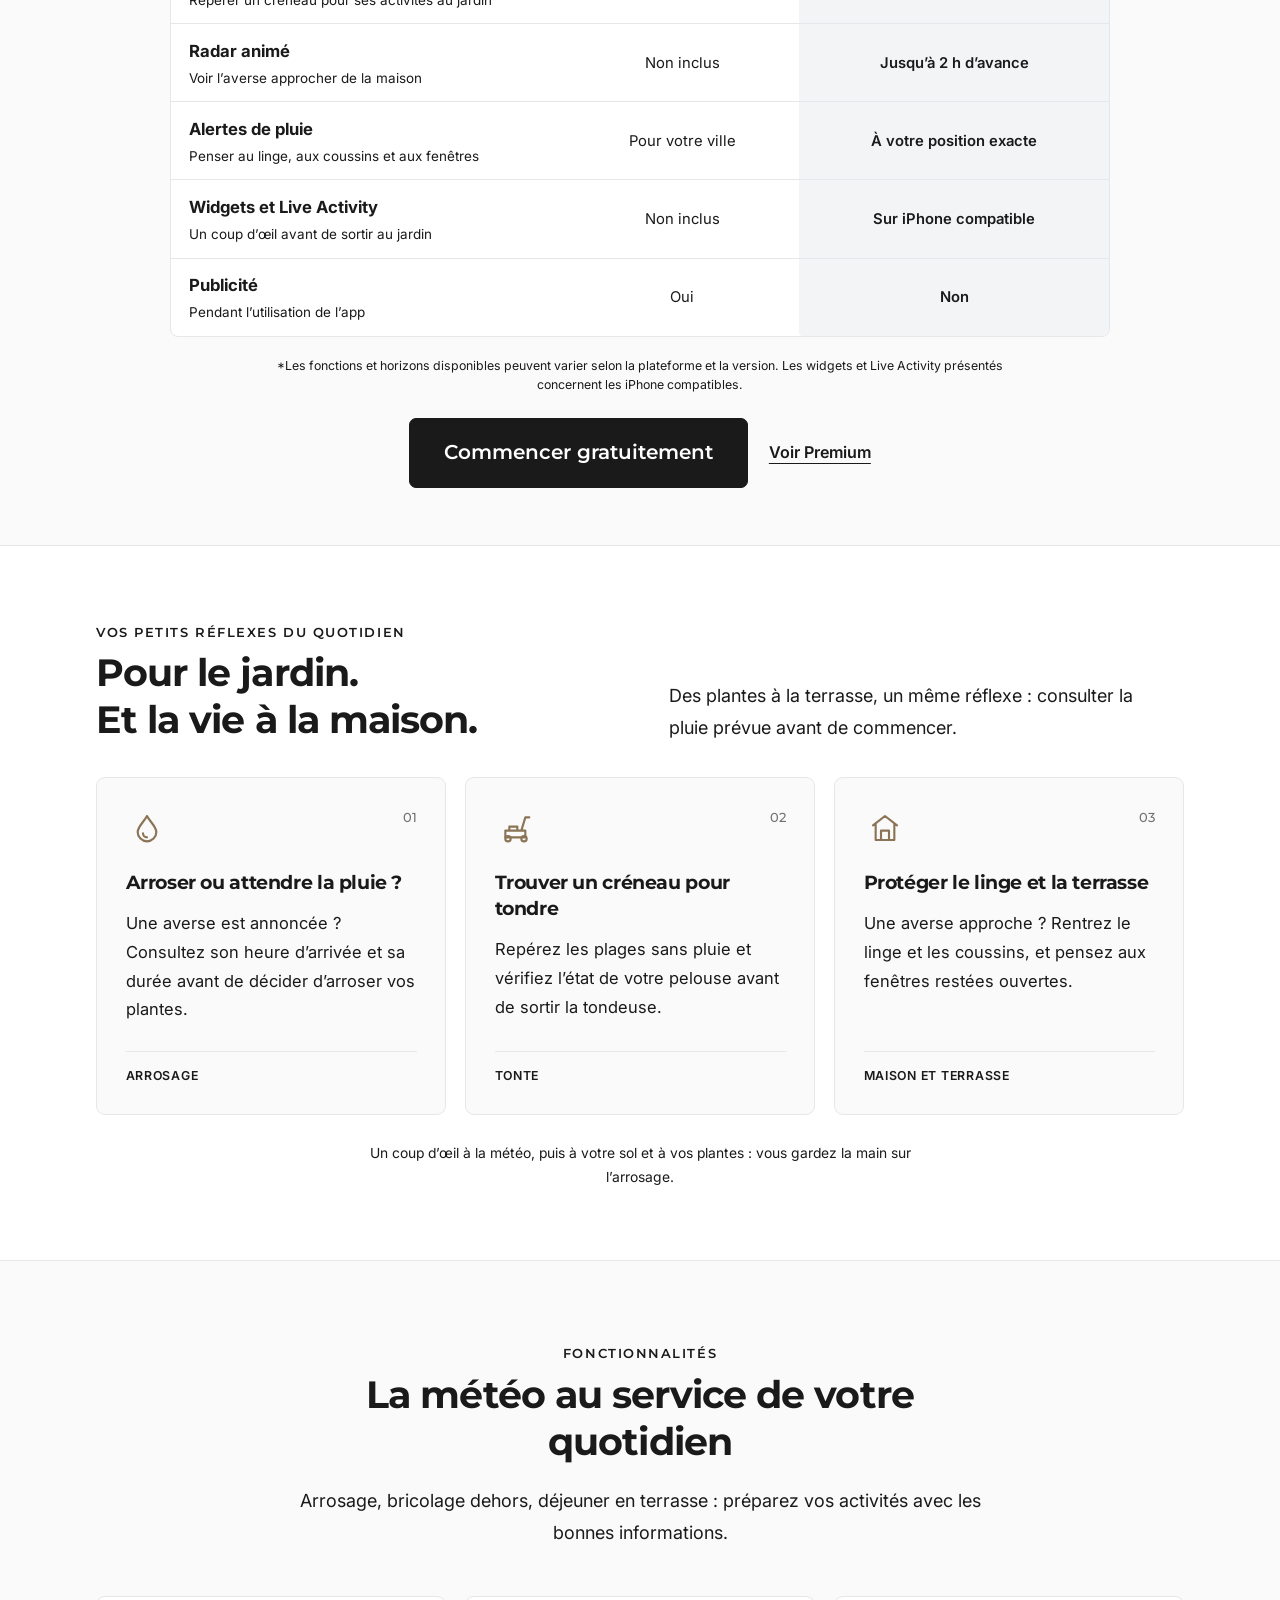
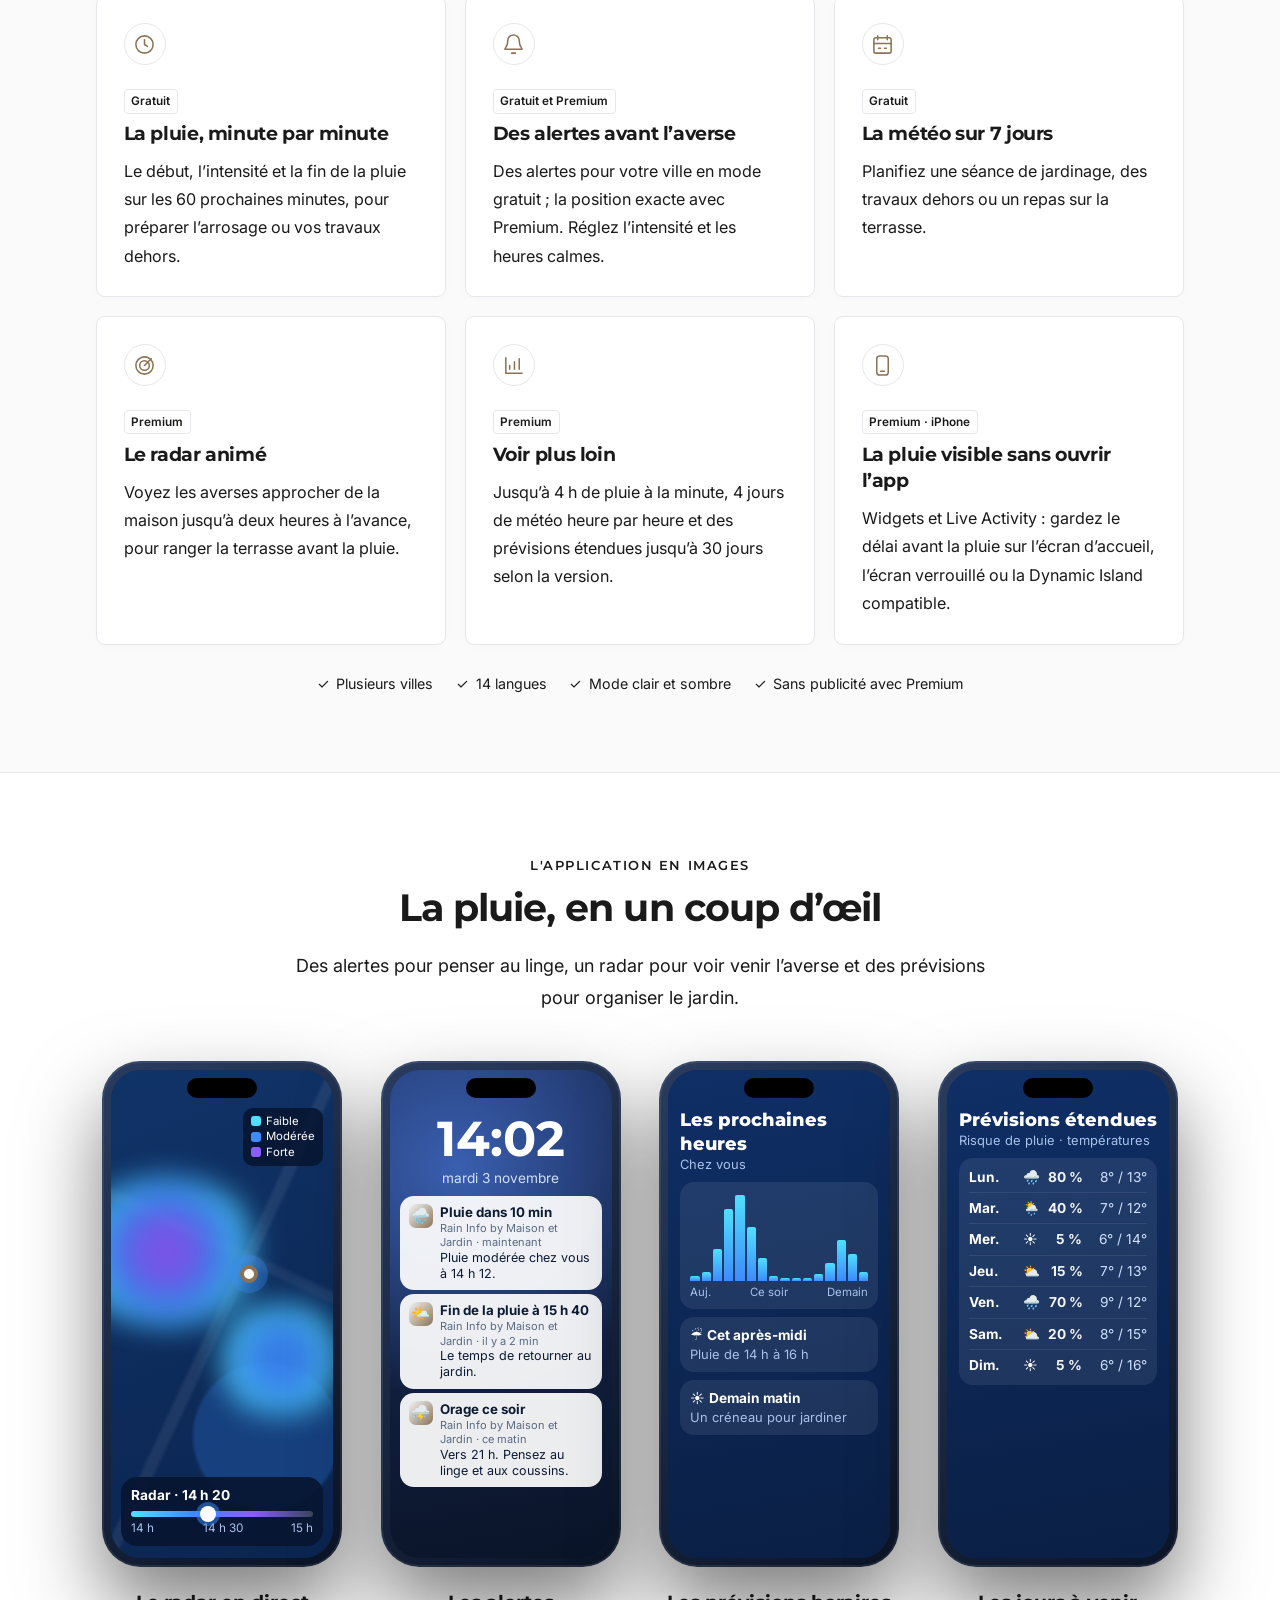
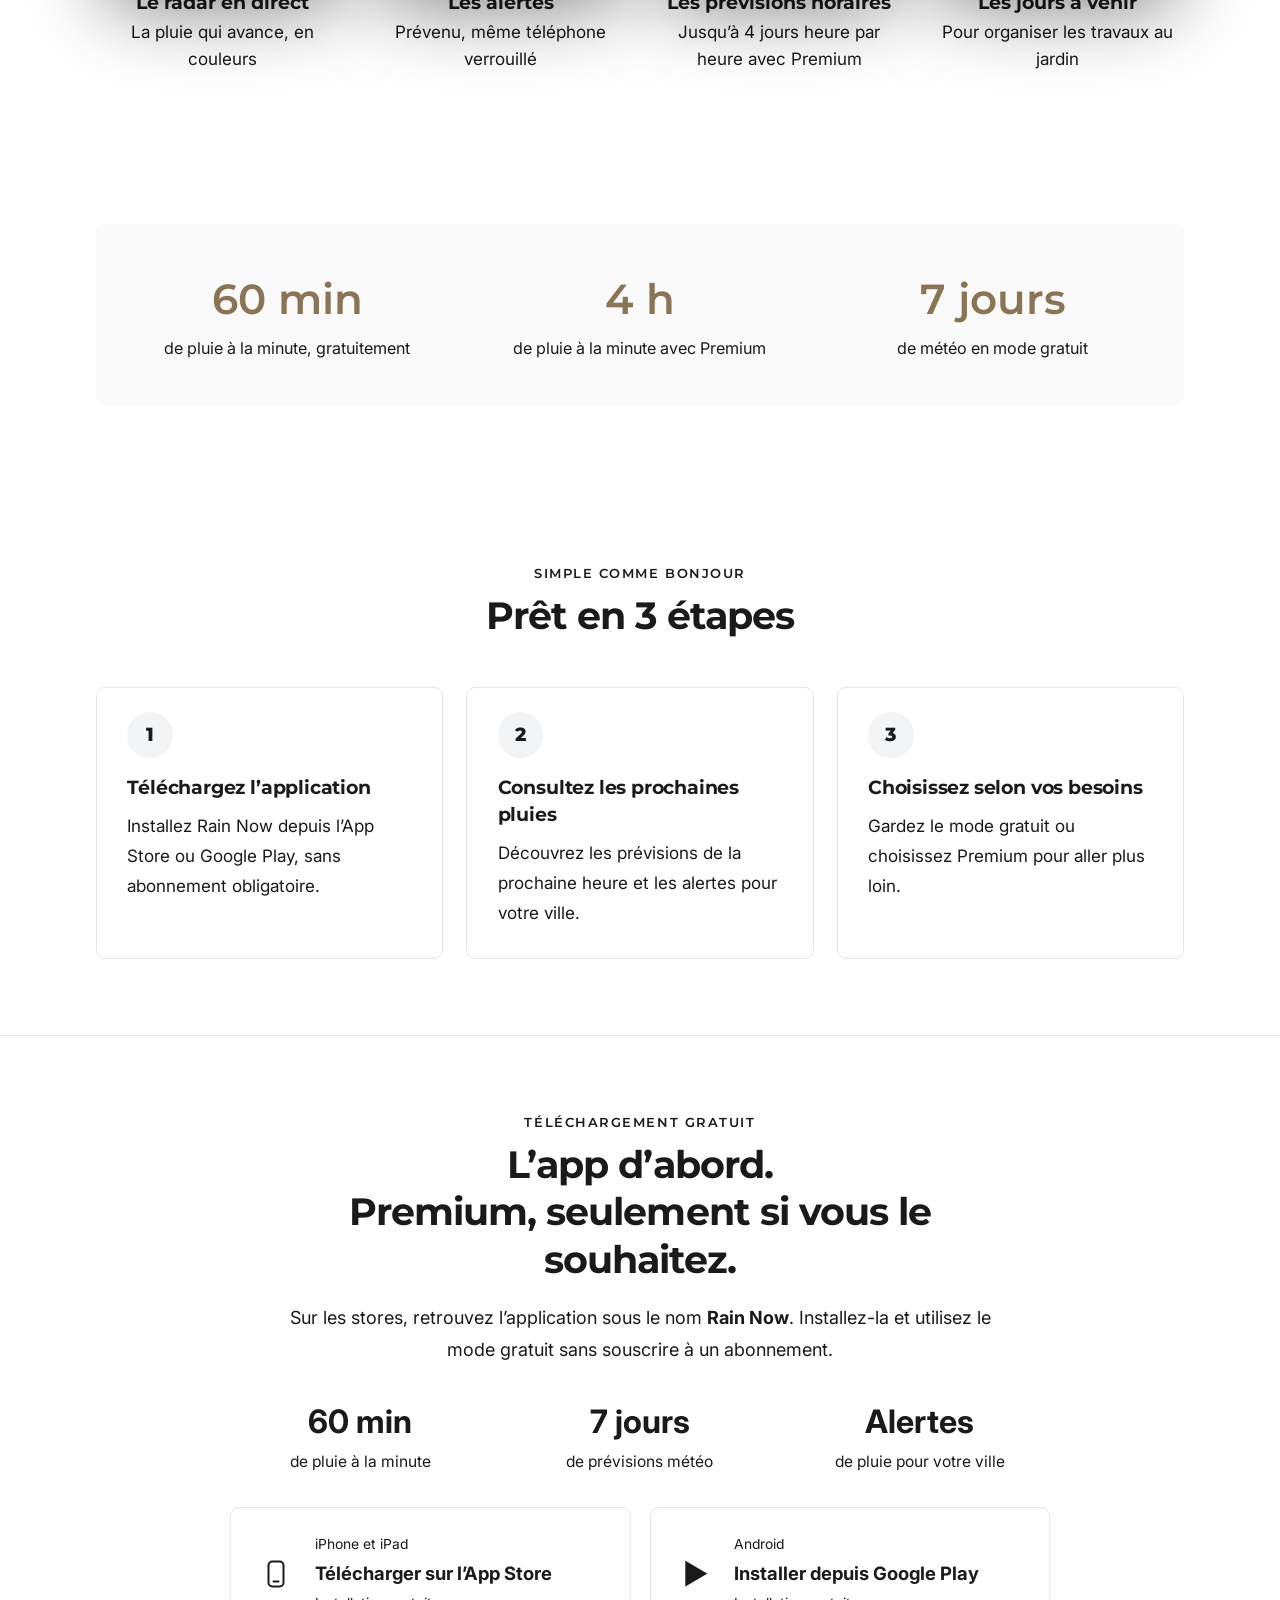
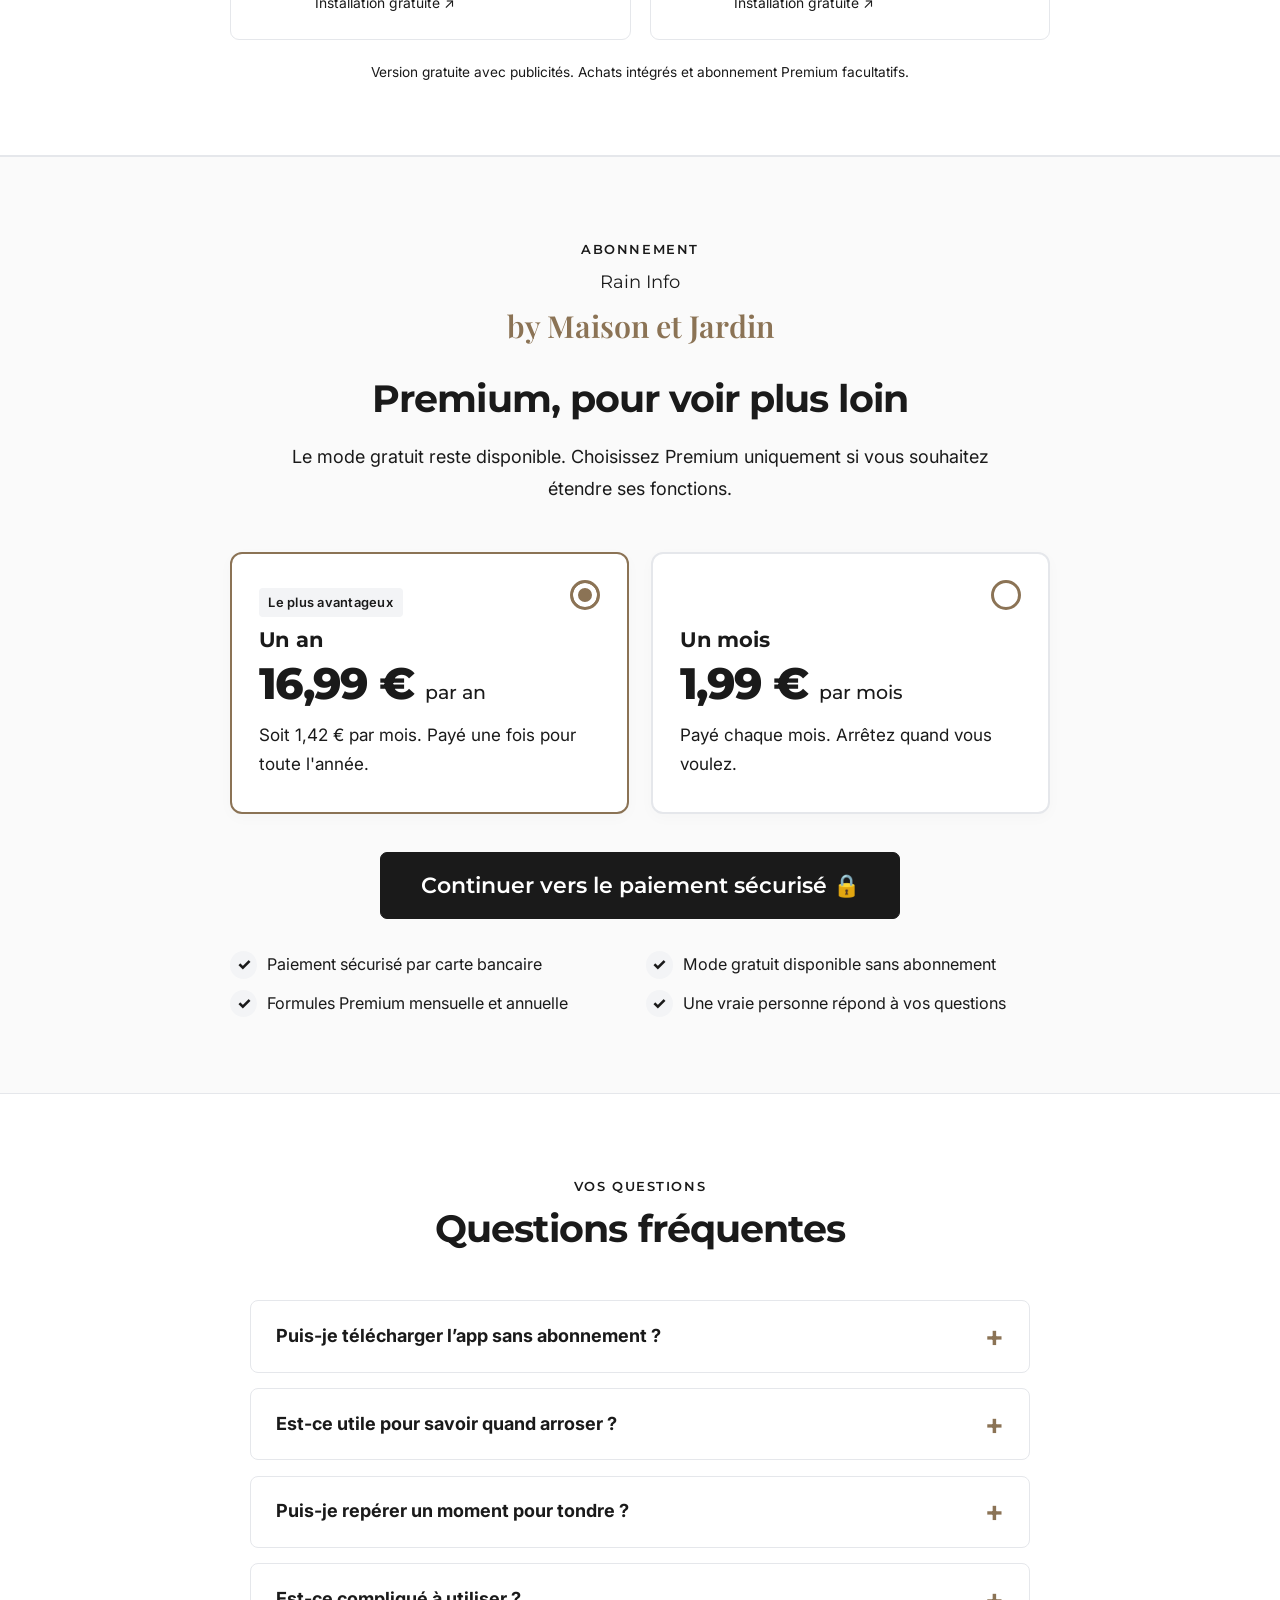
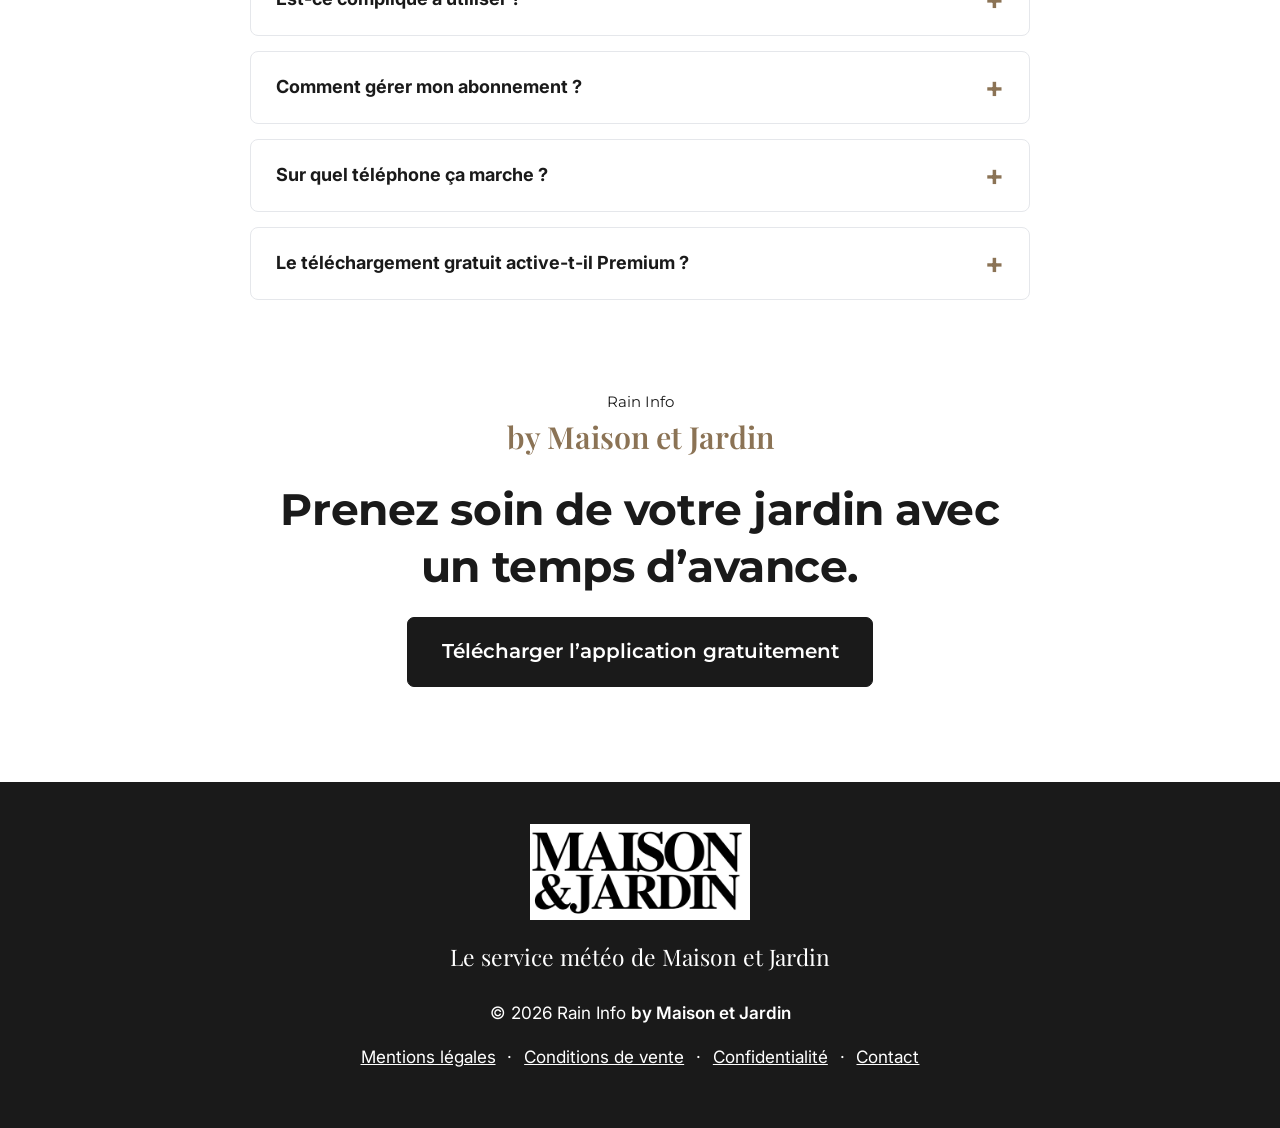
==== commit 5355556c: "Passer le tarif annuel à 16,99 euros sur les trois sites" ====
--- a/index.html
+++ b/index.html
@@ -523,8 +523,8 @@
               <span class="check" aria-hidden="true"></span>
               <span class="badge">Le plus avantageux</span>
               <h3>Un an</h3>
-              <div class="price">19,99 € <small>par an</small></div>
-              <p>Soit 1,67 € par mois. Payé une fois pour toute l'année.</p>
+              <div class="price">16,99 € <small>par an</small></div>
+              <p>Soit 1,42 € par mois. Payé une fois pour toute l'année.</p>
             </label>
             <label class="plan">
               <input type="radio" name="plan" value="mensuel">
